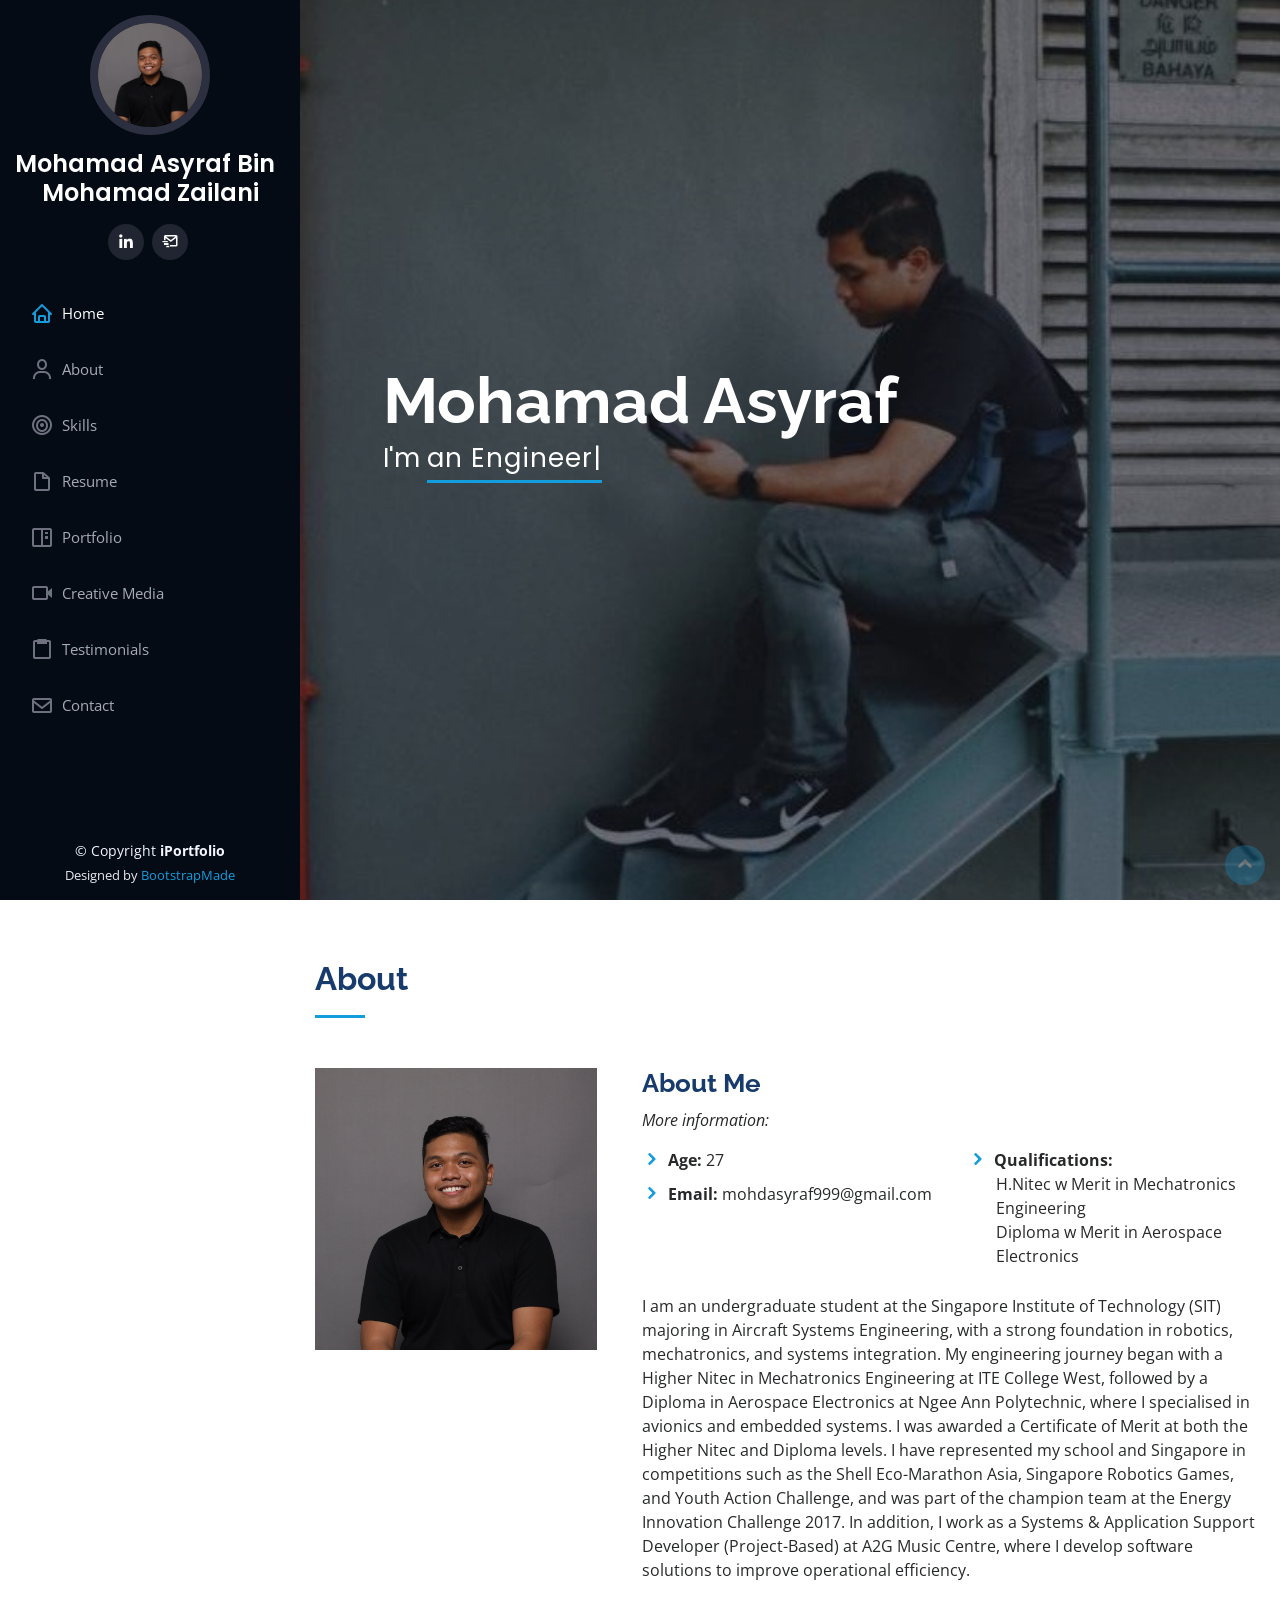
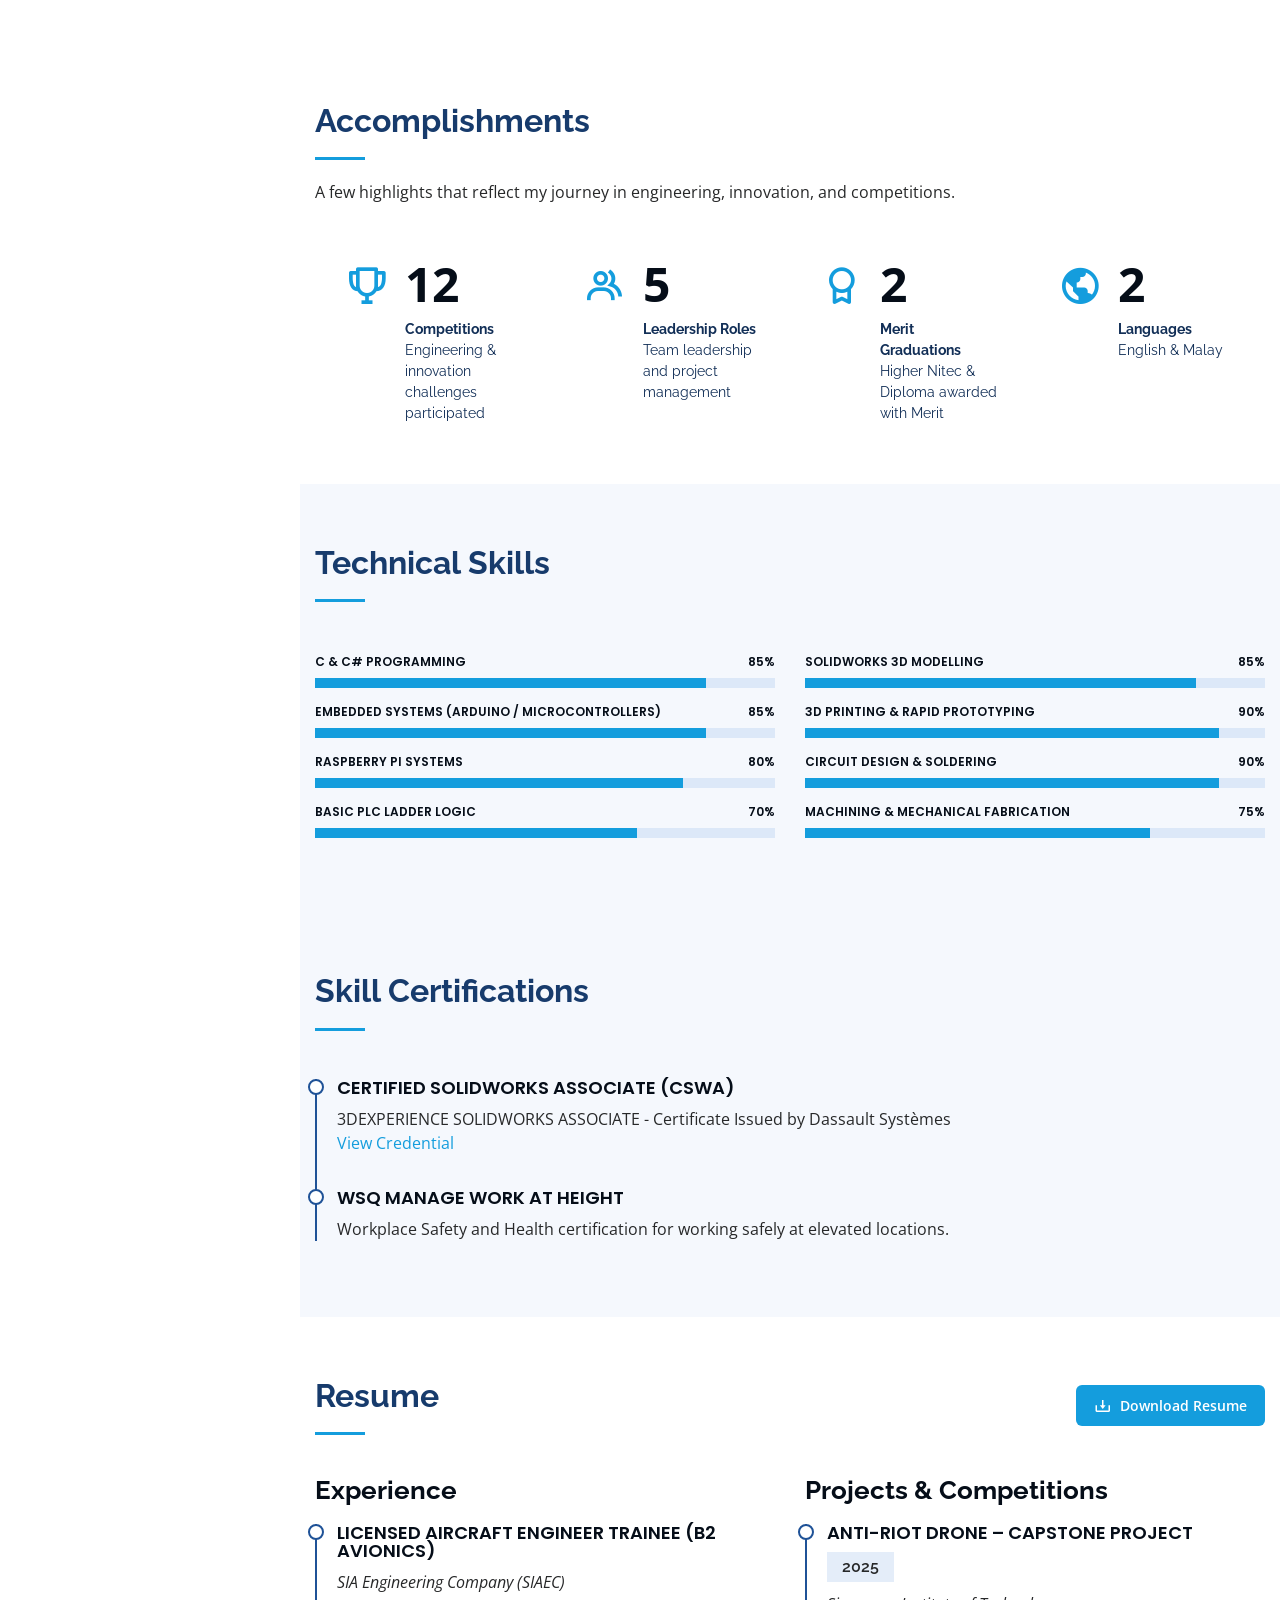
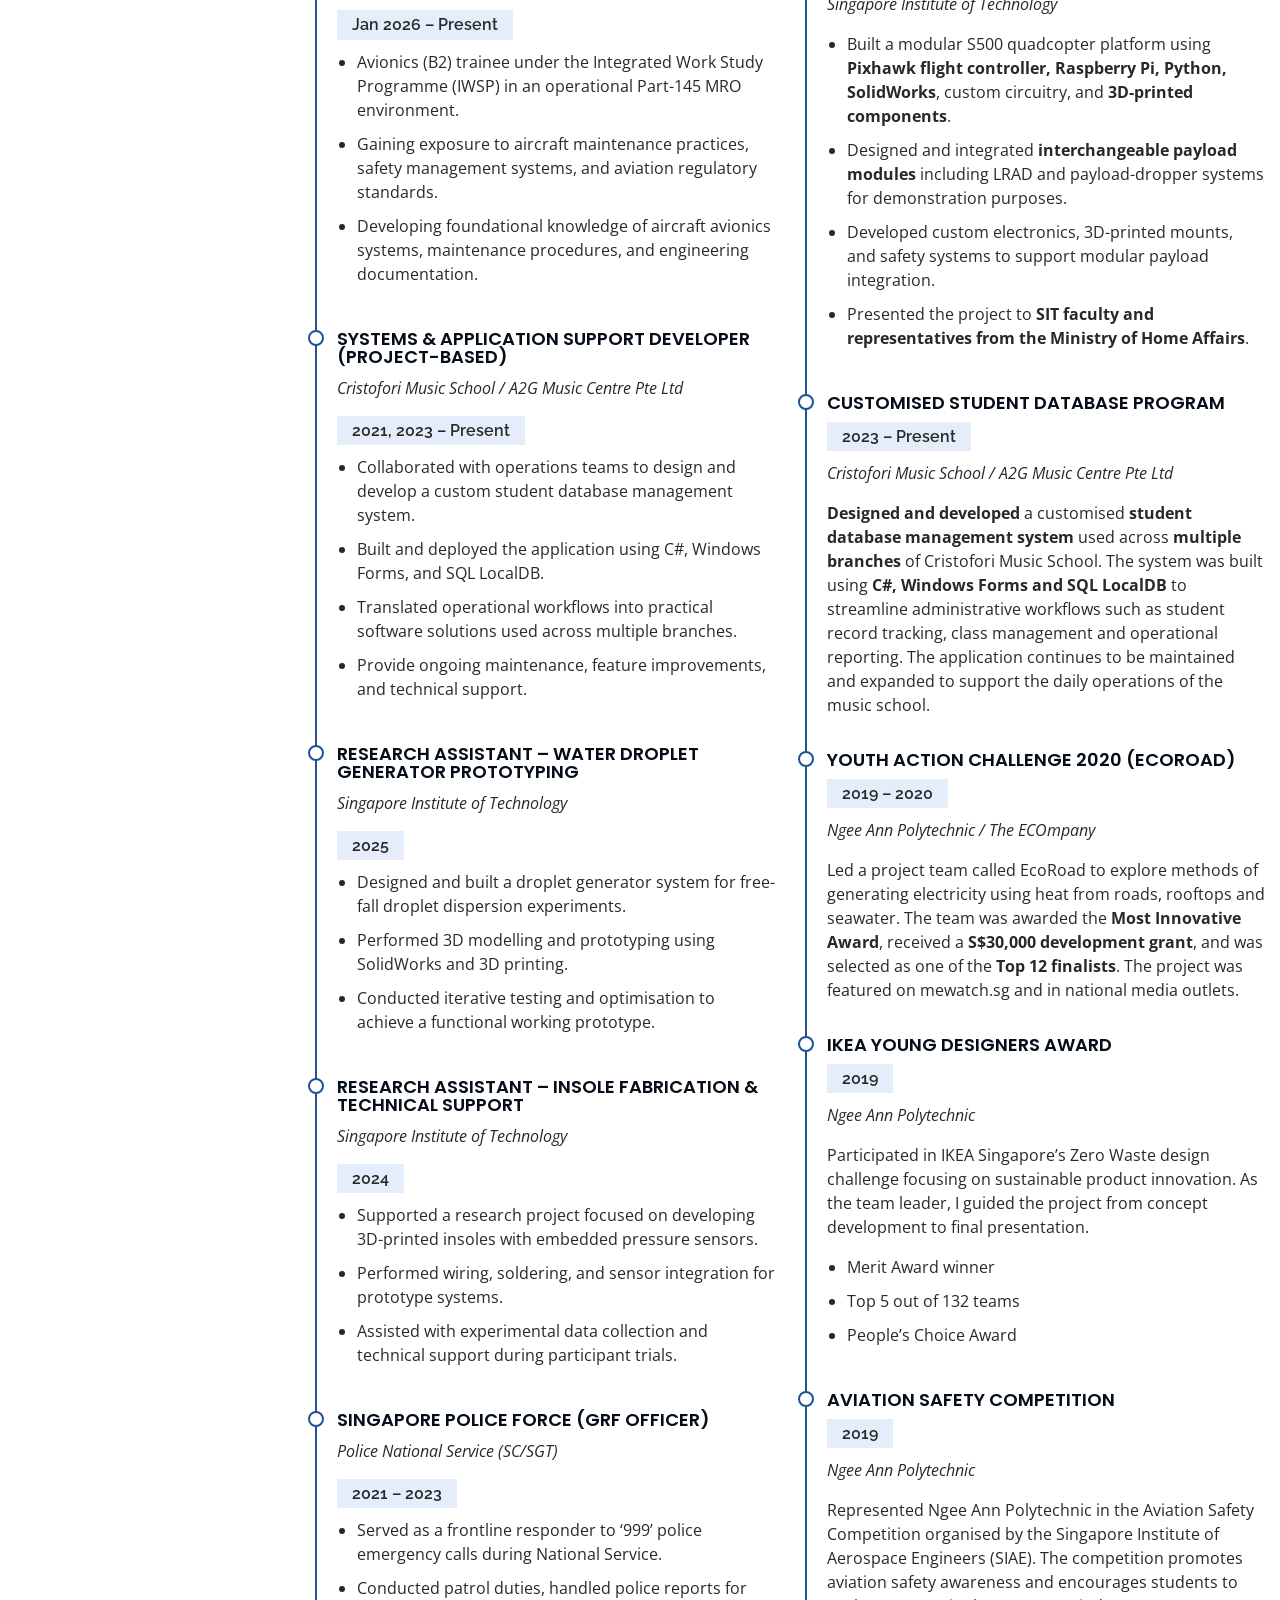
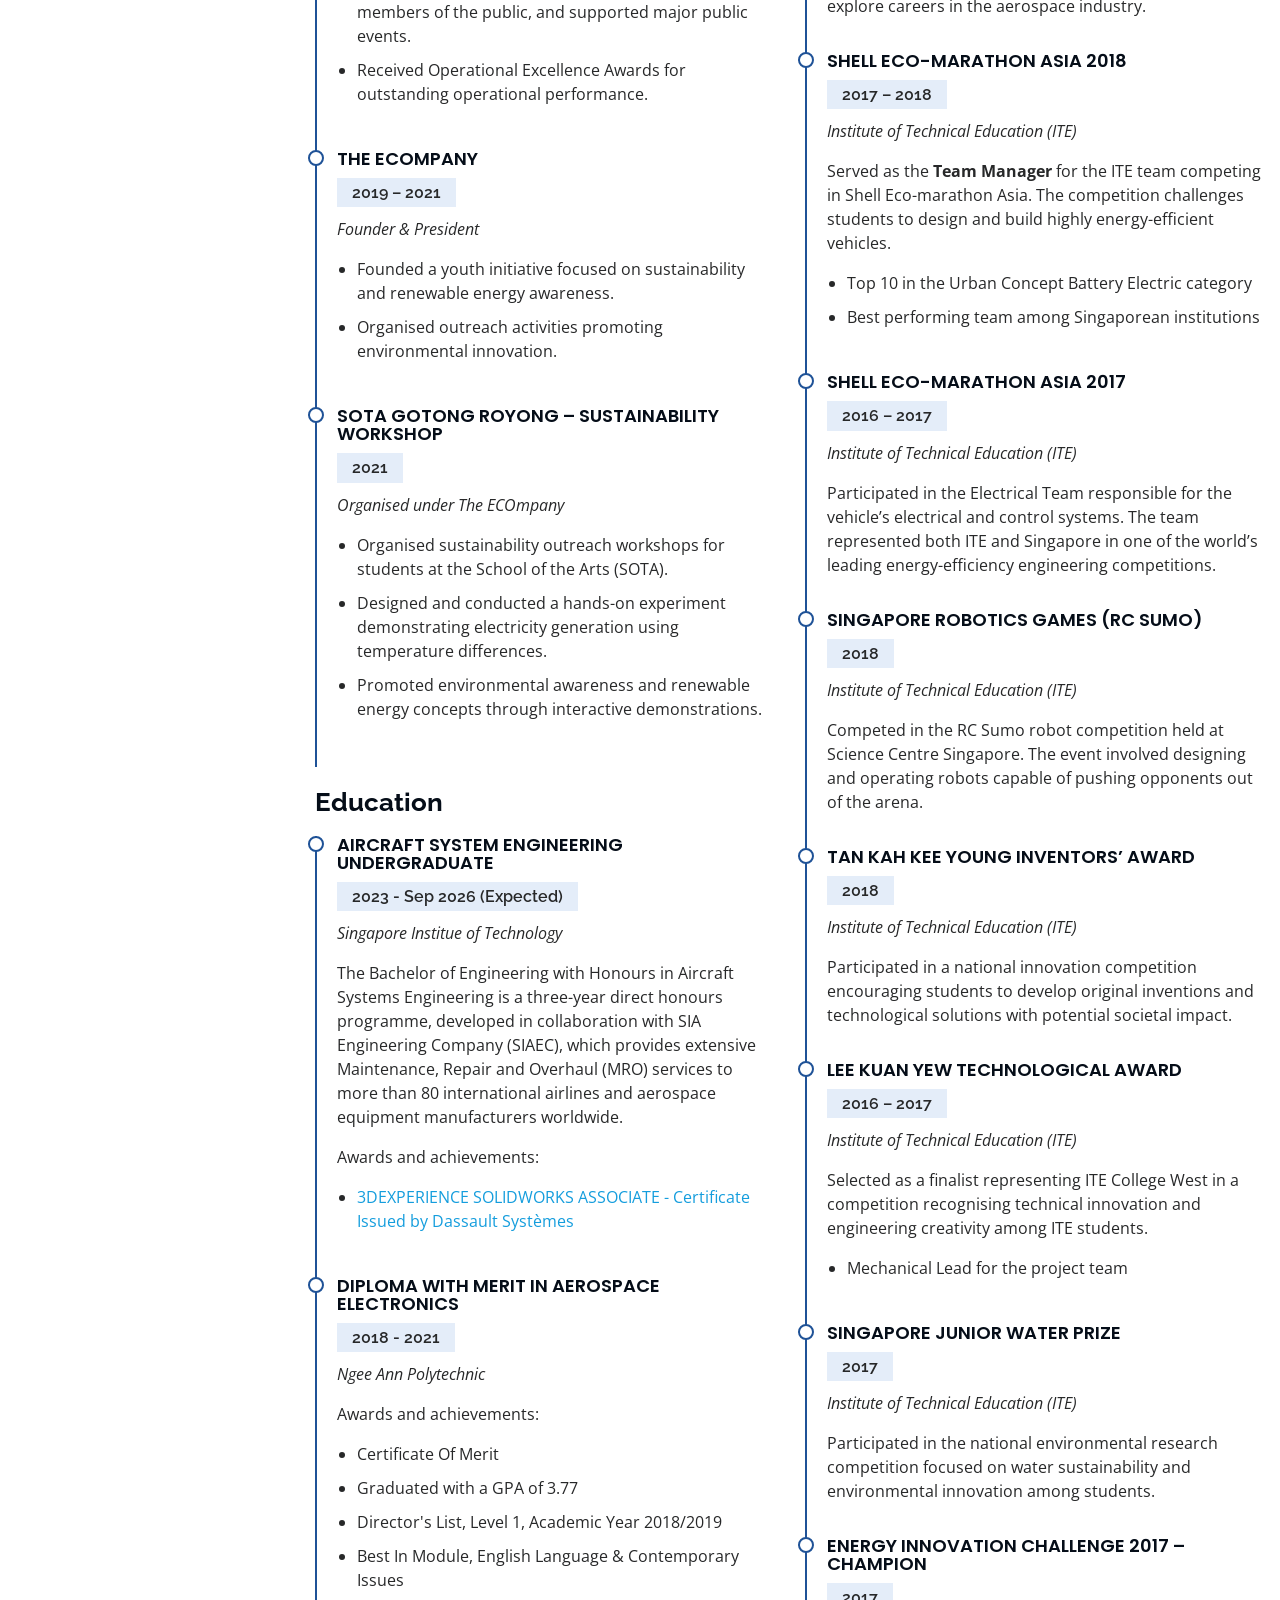
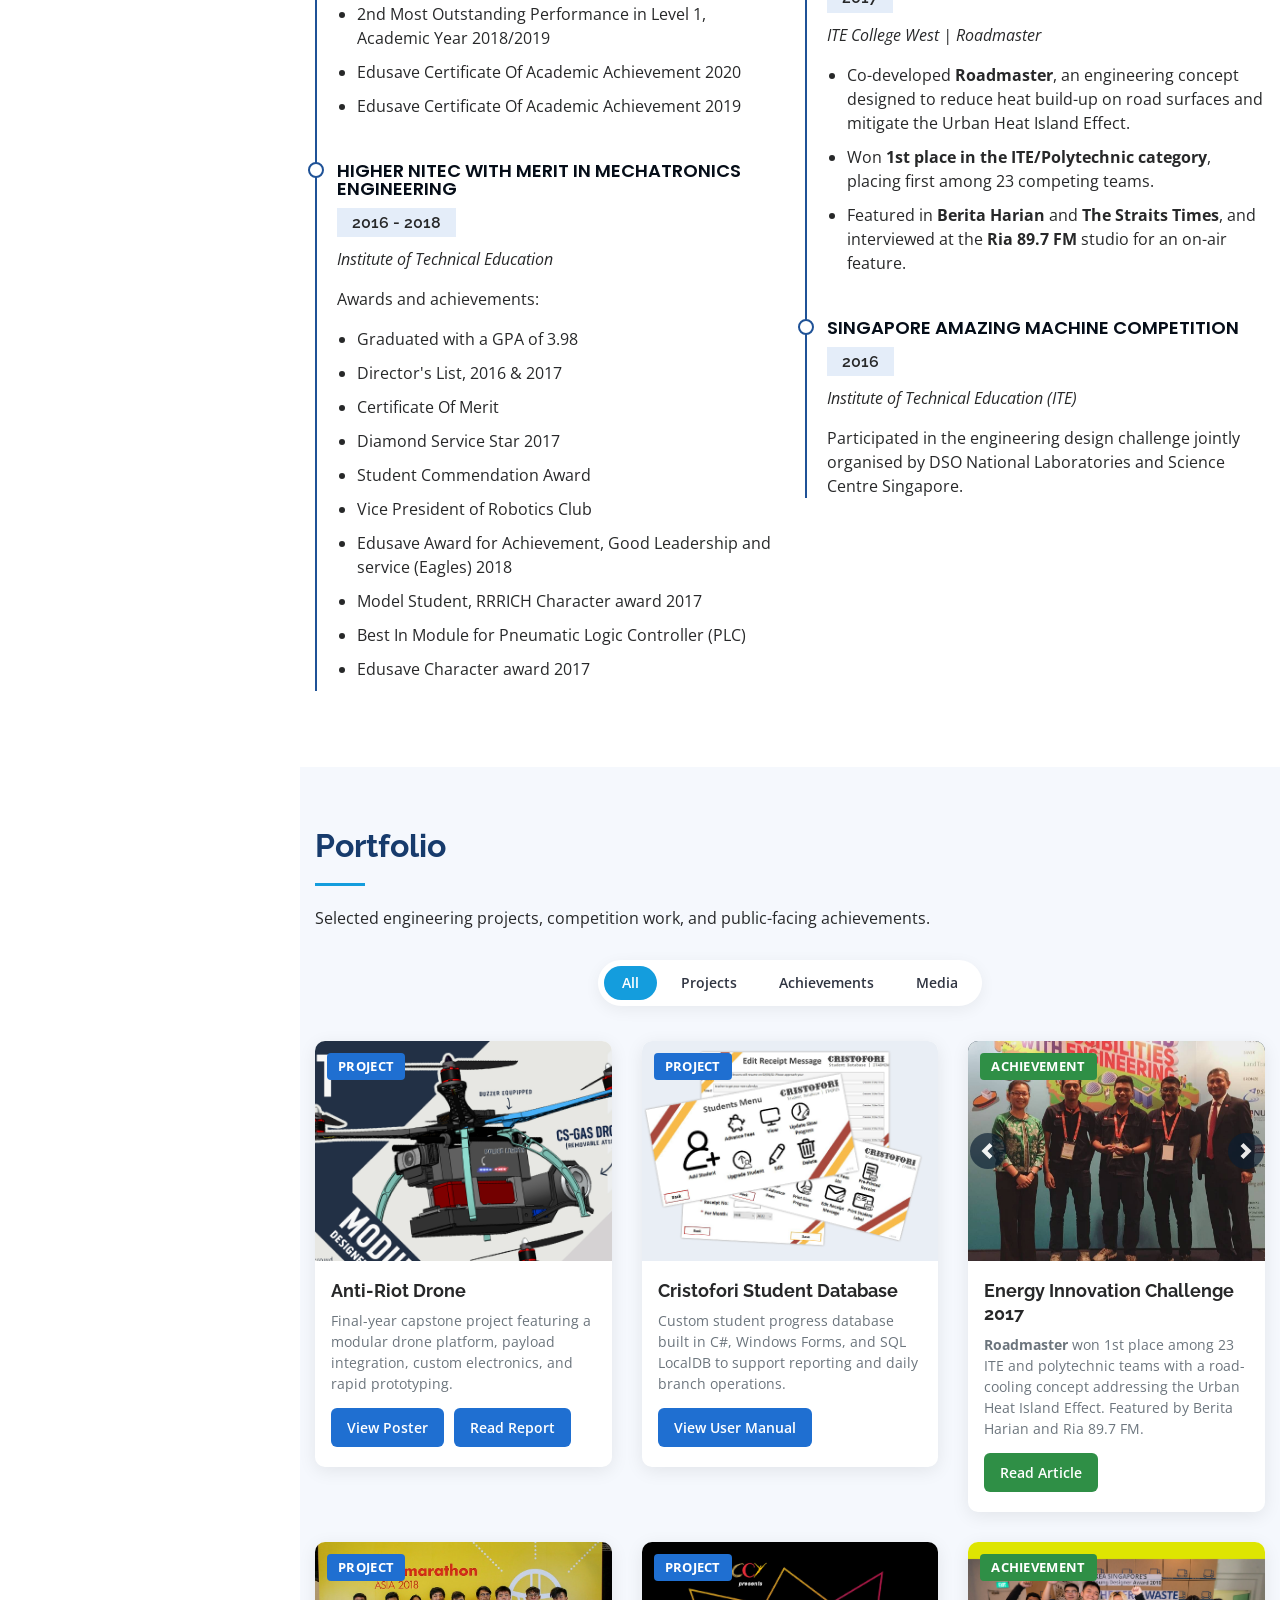
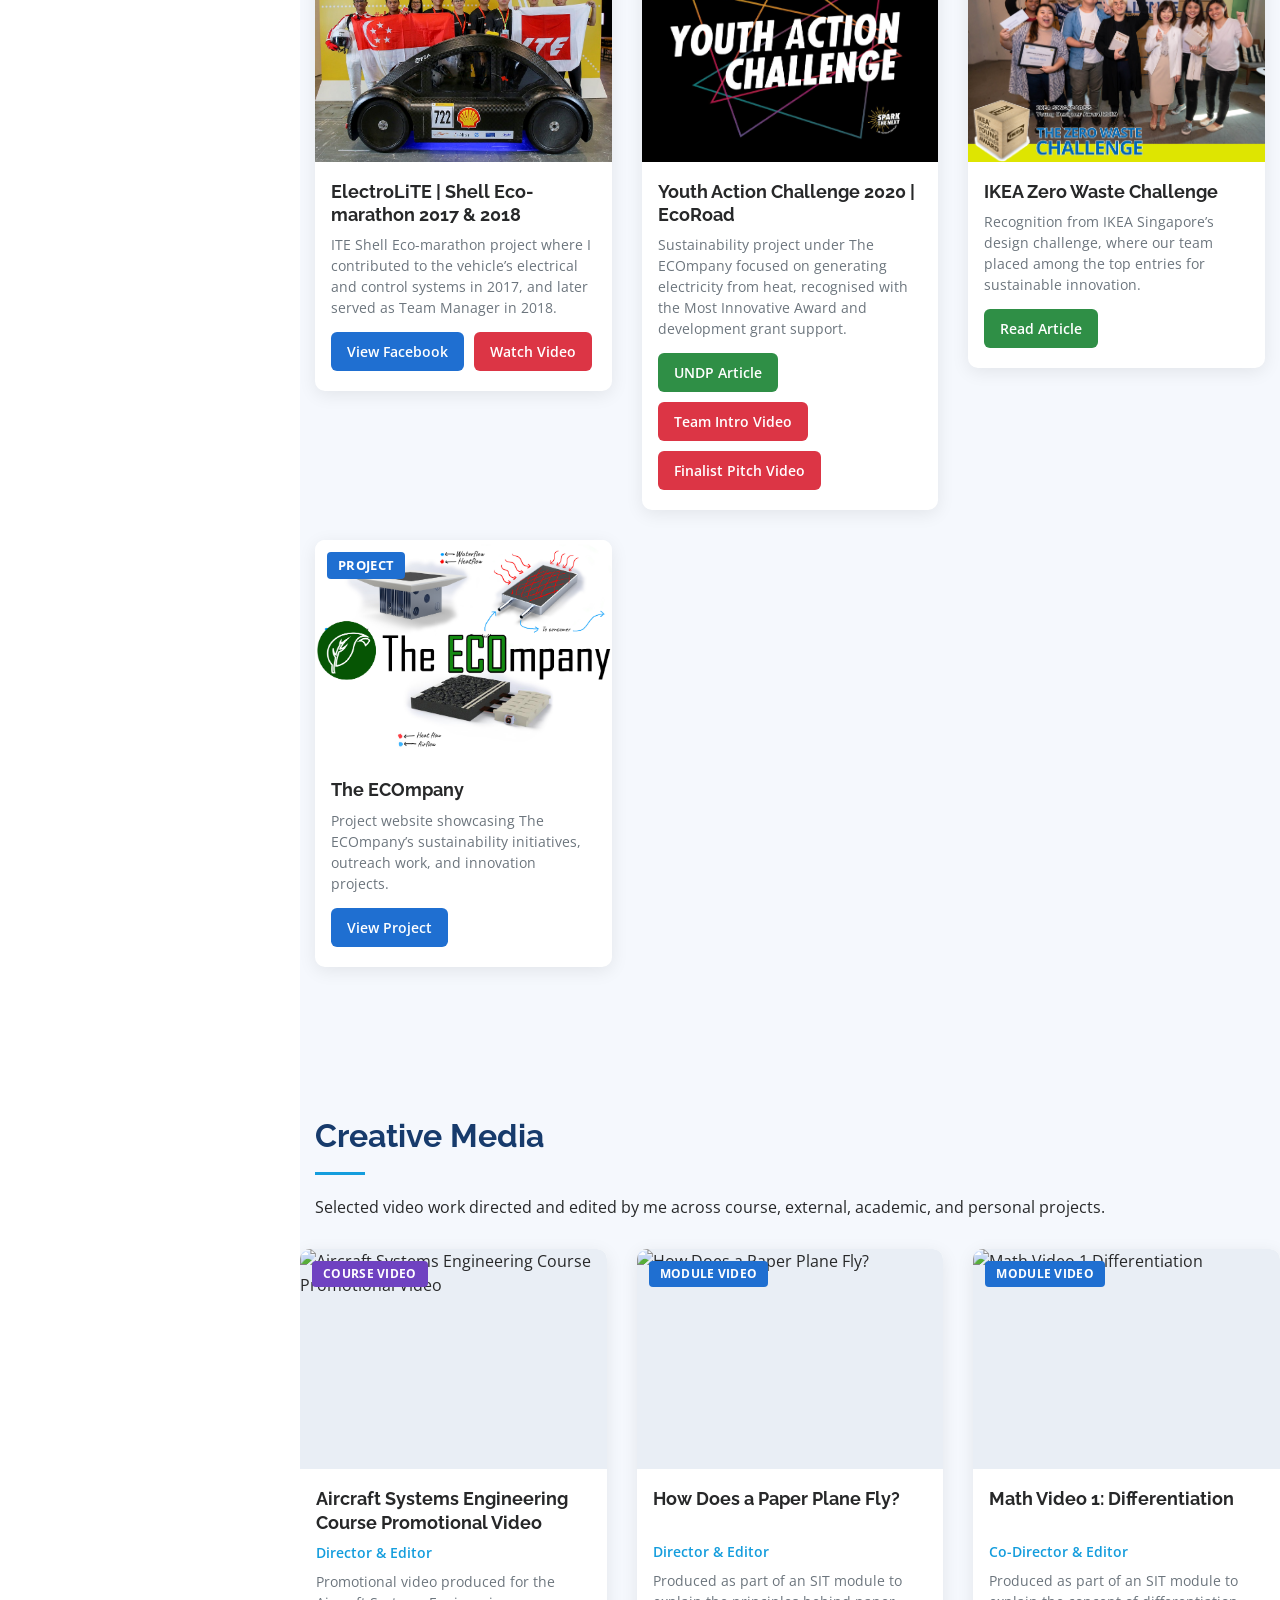
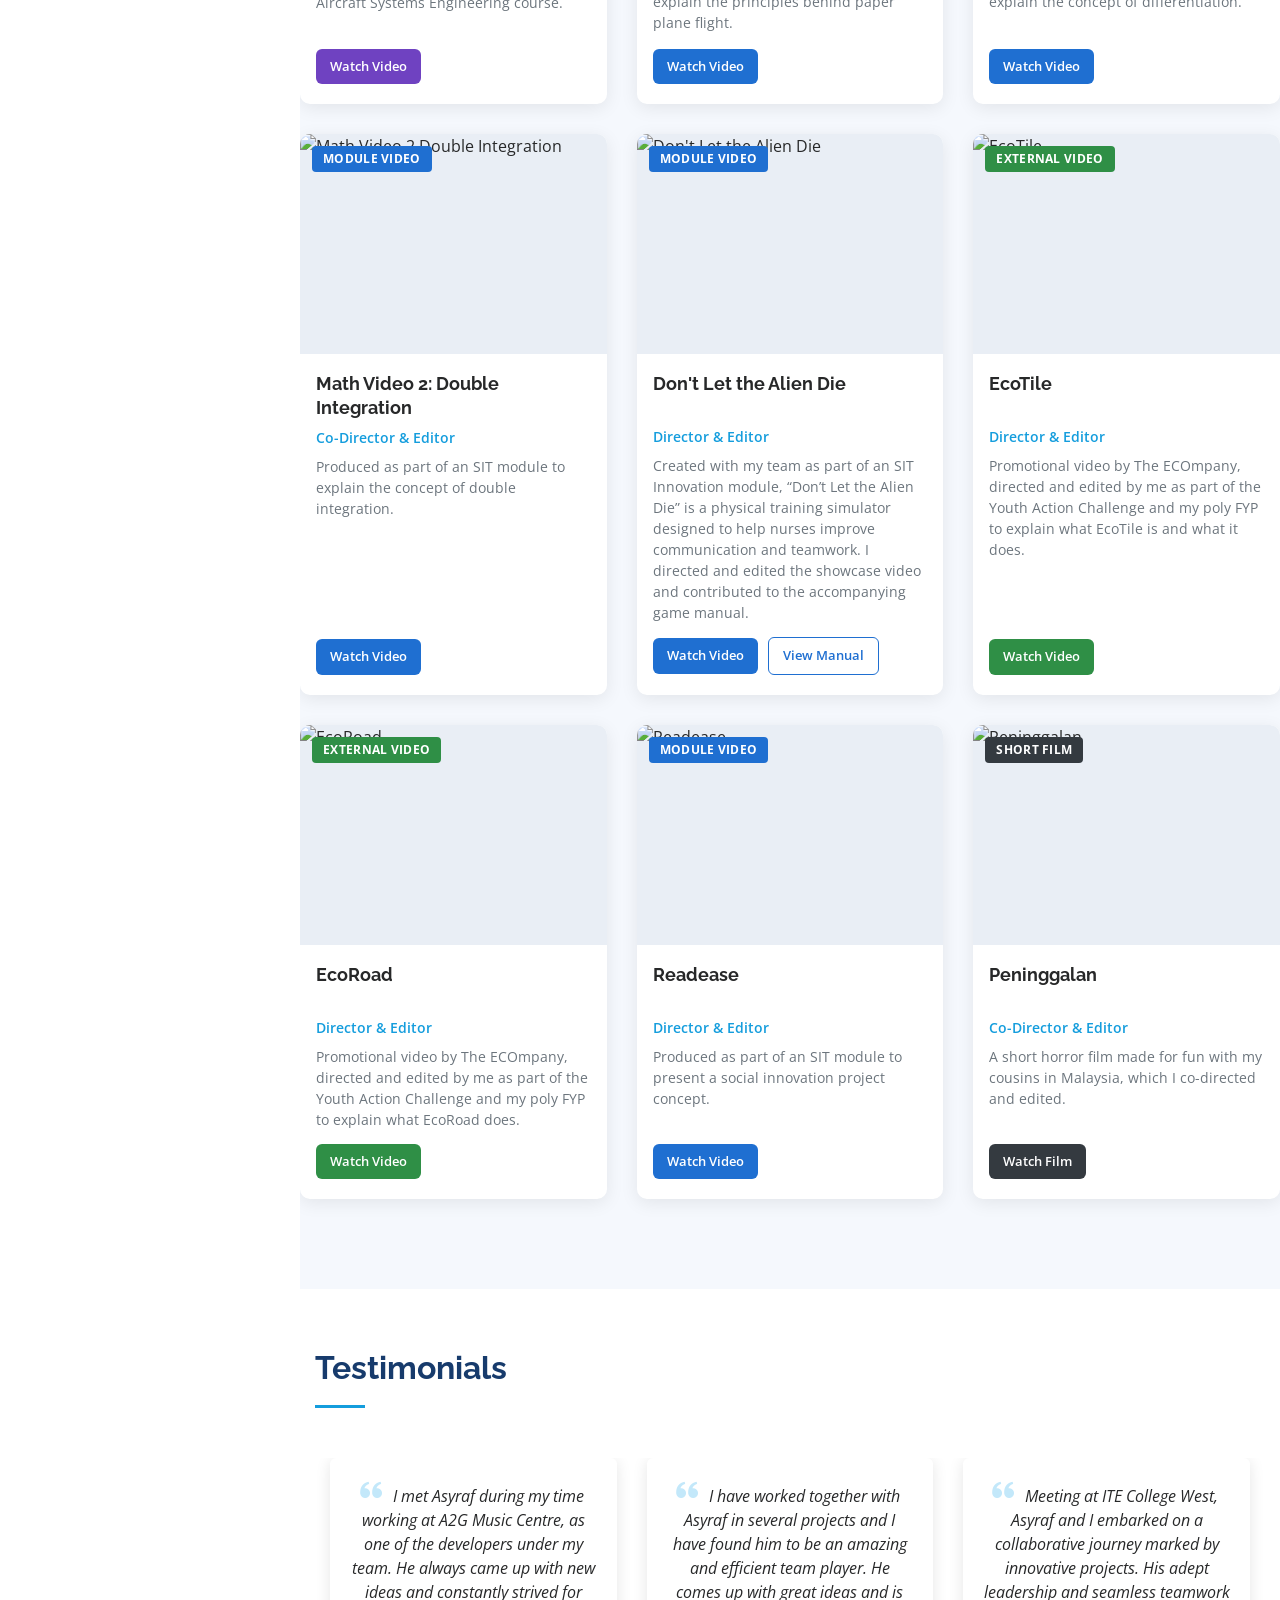
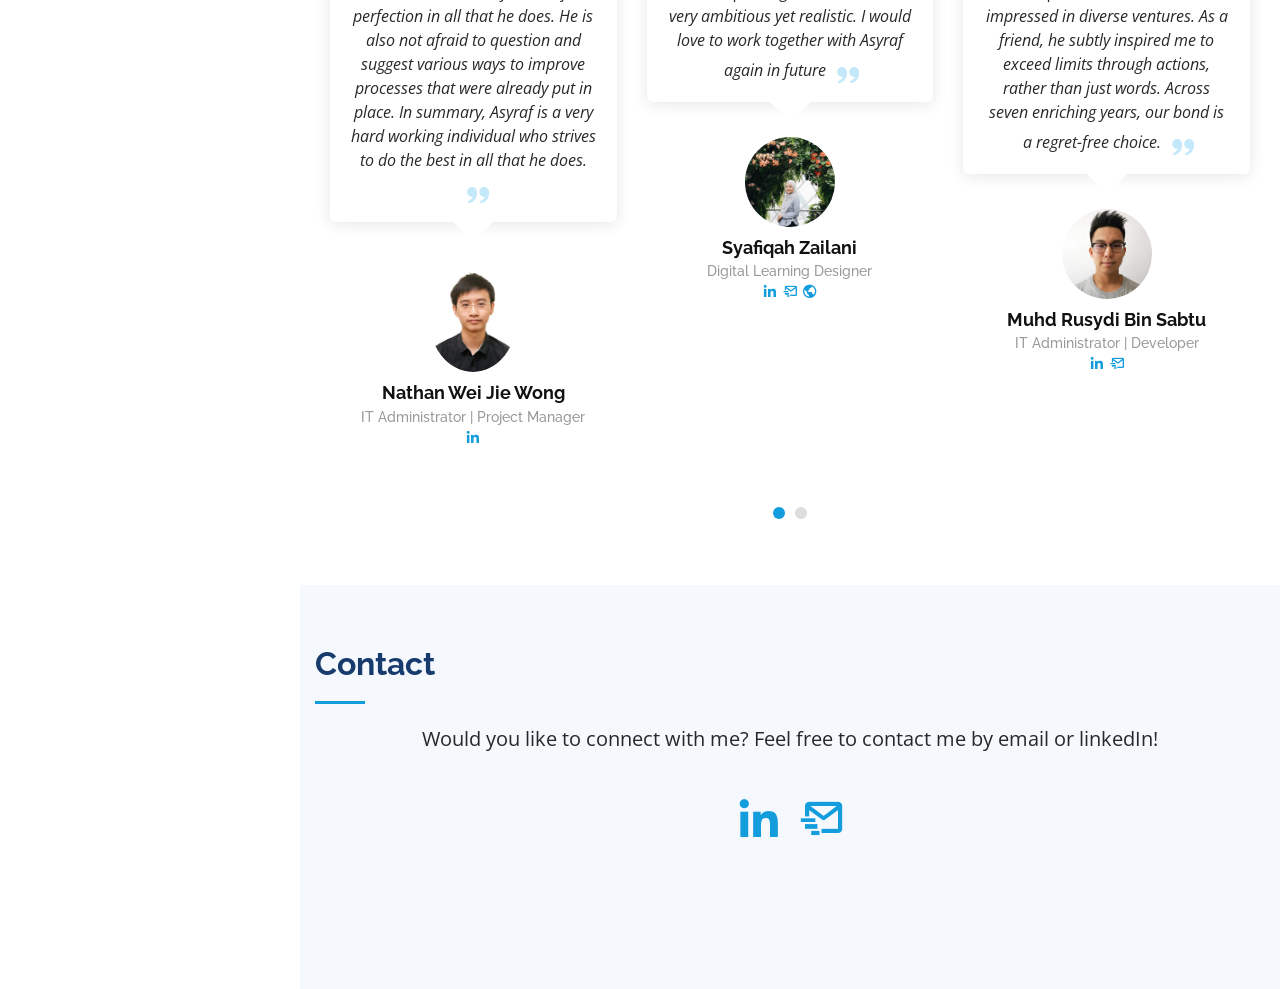
==== index.html @ 0031b9c3 "EIC update" ====
<!DOCTYPE html>
<html lang="en">

<head>
  <meta charset="utf-8">
  <meta content="width=device-width, initial-scale=1.0" name="viewport">

  <title>Mohamad Asyraf Website</title>
  <meta content="" name="description">
  <meta content="" name="keywords">

  <!-- Favicons -->
  <link href="assets/img/favicon.png" rel="icon">
  <link href="assets/img/apple-touch-icon.png" rel="apple-touch-icon">

  <!-- Google Fonts -->
  <link href="https://fonts.googleapis.com/css?family=Open+Sans:300,300i,400,400i,600,600i,700,700i|Raleway:300,300i,400,400i,500,500i,600,600i,700,700i|Poppins:300,300i,400,400i,500,500i,600,600i,700,700i" rel="stylesheet">

  <!-- Vendor CSS Files -->
  <link href="assets/vendor/bootstrap/css/bootstrap.min.css" rel="stylesheet">
  <link href="assets/vendor/icofont/icofont.min.css" rel="stylesheet">
  <link href="assets/vendor/boxicons/css/boxicons.min.css" rel="stylesheet">
  <link href="assets/vendor/venobox/venobox.css" rel="stylesheet">
  <link href="assets/vendor/owl.carousel/assets/owl.carousel.min.css" rel="stylesheet">
  <link href="assets/vendor/aos/aos.css" rel="stylesheet">

  <!-- Template Main CSS File -->
  <link href="assets/css/style.css" rel="stylesheet">

  <!-- Energy Innovation Challenge portfolio gallery -->
  <style>
	.portfolio-card-image.eic-gallery {
	  overflow: hidden;
	  background: #0b1f33;
	}

	.eic-gallery .carousel,
	.eic-gallery .carousel-inner,
	.eic-gallery .carousel-item {
	  height: 100%;
	}

	.eic-gallery .carousel-item img {
	  width: 100%;
	  height: 100%;
	  object-fit: cover;
	  object-position: center;
	}

	.eic-gallery .carousel-control-prev,
	.eic-gallery .carousel-control-next {
	  width: 13%;
	  opacity: 0.9;
	}

	.eic-gallery .carousel-control-prev-icon,
	.eic-gallery .carousel-control-next-icon {
	  width: 26px;
	  height: 26px;
	  padding: 18px;
	  border-radius: 50%;
	  background-color: rgba(11, 31, 51, 0.72);
	  background-size: 45% 45%;
	}

	.eic-photo-credit {
	  position: absolute;
	  right: 10px;
	  bottom: 8px;
	  z-index: 2;
	  width: fit-content;
	  max-width: calc(100% - 70px);
	  padding: 3px 6px;
	  border-radius: 4px;
	  background: rgba(11, 31, 51, 0.78);
	  color: #fff;
	  font-size: 10px;
	  line-height: 1.35;
	}
  </style>
  
  <script src="assets/js/age.js"></script>

  <!-- =======================================================
  * Template Name: iPortfolio - v1.3.0
  * Template URL: https://bootstrapmade.com/iportfolio-bootstrap-portfolio-websites-template/
  * Author: BootstrapMade.com
  * License: https://bootstrapmade.com/license/
  ======================================================== -->
</head>

<body onLoad="renderAge();">

  <!-- ======= Mobile nav toggle button ======= -->
  <button type="button" class="mobile-nav-toggle d-xl-none"><i class="icofont-navigation-menu"></i></button>

  <!-- ======= Header ======= -->
  <header id="header">
    <div class="d-flex flex-column">

      <div class="profile">
        <img src="assets/img/2.jpg" alt="" class="img-fluid rounded-circle">
        <h1 class="text-light"><a href="index.html">Mohamad Asyraf Bin Mohamad Zailani</a></h1>
        <div class="social-links mt-3 text-center">
          <a href="https://www.linkedin.com/in/mohamad-asyraf-bin-mohamad-zailani-a5560b169/" target="_blank" class="linkedin"><i class="bx bxl-linkedin"></i></a>
		  <a href="&#x6d;&#x61;&#x69;&#x6c;&#x74;&#x6f;&#x3a;&#x6d;&#x6f;&#x68;&#x64;&#x61;&#x73;&#x79;&#x72;&#x61;&#x66;&#x39;&#x39;&#x39;&#x40;&#x67;&#x6d;&#x61;&#x69;&#x6c;&#x2e;&#x63;&#x6f;&#x6d;" class="mail"><i class="bx bx-mail-send"></i></a>
        </div>
      </div>

      <nav class="nav-menu">
        <ul>
          <li class="active"><a href="index.html"><i class="bx bx-home"></i> <span>Home</span></a></li>
          <li><a href="#about"><i class="bx bx-user"></i> <span>About</span></a></li>
		  <li><a href="#skills"><i class="bx bx-bullseye"></i> <span>Skills</span></a></li>
          <li><a href="#resume"><i class="bx bx-file-blank"></i> <span>Resume</span></a></li>
          <li><a href="#portfolio"><i class="bx bx-book-content"></i> Portfolio</a></li>
		  <li><a href="#creative-media"><i class="bx bx-video"></i> Creative Media</a></li>
		  <li><a href="#testimonials"><i class="bx bx-clipboard"></i> Testimonials</a></li>
          <li><a href="#contact"><i class="bx bx-envelope"></i> Contact</a></li>

        </ul>
      </nav><!-- .nav-menu -->
      <button type="button" class="mobile-nav-toggle d-xl-none"><i class="icofont-navigation-menu"></i></button>

    </div>
  </header><!-- End Header -->

  <!-- ======= Hero Section ======= -->
  <section id="hero" class="d-flex flex-column justify-content-center align-items-center">
    <div class="hero-container" data-aos="fade-in">
      <h1>Mohamad Asyraf</h1>
      <p>I'm <span class="typed" data-typed-items="an Engineer, a Leader, an Innovator, a Programmer, a CAD designer, a Team Player"></span></p>
    </div>
  </section>
  <!-- End Hero -->

  <main id="main">

    <!-- ======= About Section ======= -->
    <section id="about" class="about">
      <div class="container">

        <div class="section-title">
          <h2>About</h2>
          
        </div>

        <div class="row">
          <div class="col-lg-4" data-aos="fade-right">
            <span class="abt"><img src="assets/img/2.jpg" class="img-fluid" alt=""></span>
          </div>
          <div class="col-lg-8 pt-4 pt-lg-0 content" data-aos="fade-left">
            <h3>About Me</h3>
            <p class="font-italic">
              More information:
            </p>
            <div class="row">
              <div class="col-lg-6">
                <ul>
                  <li><i class="icofont-rounded-right"></i> <strong>Age:</strong><span id ="age"></span></li>
                  <li><i class="icofont-rounded-right"></i> <strong>Email:</strong> mohdasyraf999@gmail.com</li>
                </ul>
              </div>
              <div class="col-lg-6">
                <ul>
					<li><i class="icofont-rounded-right"></i> <strong>Qualifications:</strong> <div class ="quali">H.Nitec w Merit in Mechatronics Engineering<br/>Diploma w Merit in Aerospace Electronics</div></li>
                </ul>
              </div>
            </div>
			<p>I am an undergraduate student at the Singapore Institute of Technology (SIT) majoring in Aircraft Systems Engineering, with a strong foundation in robotics, mechatronics, and systems integration. My engineering journey began with a Higher Nitec in Mechatronics Engineering at ITE College West, followed by a Diploma in Aerospace Electronics at Ngee Ann Polytechnic, where I specialised in avionics and embedded systems. I was awarded a Certificate of Merit at both the Higher Nitec and Diploma levels. I have represented my school and Singapore in competitions such as the Shell Eco-Marathon Asia, Singapore Robotics Games, and Youth Action Challenge, and was part of the champion team at the Energy Innovation Challenge 2017. In addition, I work as a Systems & Application Support Developer (Project-Based) at A2G Music Centre, where I develop software solutions to improve operational efficiency.</p>
          </div>
        </div>

      </div>
    </section><!-- End About Section -->

	<!-- ======= Accomplishments Section ======= -->
	<section id="facts" class="facts">
	  <div class="container">

		<div class="section-title">
		  <h2>Accomplishments</h2>
		  <p>A few highlights that reflect my journey in engineering, innovation, and competitions.</p>
		</div>

		<div class="row no-gutters">

		  <div class="col-lg-3 col-md-6 d-md-flex align-items-md-stretch" data-aos="fade-up">
			<div class="count-box">
			  <i class="bx bx-trophy"></i>
			  <span data-toggle="counter-up">12</span>
			  <p><strong>Competitions</strong><br/>Engineering & innovation challenges participated</p>
			</div>
		  </div>

		  <div class="col-lg-3 col-md-6 d-md-flex align-items-md-stretch" data-aos="fade-up" data-aos-delay="100">
			<div class="count-box">
			  <i class="bx bx-group"></i>
			  <span data-toggle="counter-up">5</span>
			  <p><strong>Leadership Roles</strong><br/>Team leadership and project management</p>
			</div>
		  </div>

		  <div class="col-lg-3 col-md-6 d-md-flex align-items-md-stretch" data-aos="fade-up" data-aos-delay="200">
			<div class="count-box">
			  <i class="bx bx-award"></i>
			  <span>2</span>
			  <p><strong>Merit Graduations</strong><br/>Higher Nitec & Diploma awarded with Merit</p>
			</div>
		  </div>

		  <div class="col-lg-3 col-md-6 d-md-flex align-items-md-stretch" data-aos="fade-up" data-aos-delay="300">
			<div class="count-box">
			  <i class="bx bx-world"></i>
			  <span>2</span>
			  <p><strong>Languages</strong><br/>English & Malay</p>
			</div>
		  </div>

		</div>

	  </div>

	</section><!-- End Accomplishments Section -->

	<!-- ======= Skills Section ======= -->
	<section id="skills" class="skills section-bg">
	  <div class="container">

		<div class="section-title">
		  <h2>Technical Skills</h2>
		</div>

		<div class="row skills-content">

		  <div class="col-lg-6" data-aos="fade-up">

			<div class="progress">
			  <span class="skill">C & C# Programming <i class="val">85%</i></span>
			  <div class="progress-bar-wrap">
				<div class="progress-bar" role="progressbar" aria-valuenow="85"></div>
			  </div>
			</div>

			<div class="progress">
			  <span class="skill">Embedded Systems (Arduino / Microcontrollers) <i class="val">85%</i></span>
			  <div class="progress-bar-wrap">
				<div class="progress-bar" role="progressbar" aria-valuenow="85"></div>
			  </div>
			</div>

			<div class="progress">
			  <span class="skill">Raspberry Pi Systems <i class="val">80%</i></span>
			  <div class="progress-bar-wrap">
				<div class="progress-bar" role="progressbar" aria-valuenow="80"></div>
			  </div>
			</div>

			<div class="progress">
			  <span class="skill">Basic PLC Ladder Logic <i class="val">70%</i></span>
			  <div class="progress-bar-wrap">
				<div class="progress-bar" role="progressbar" aria-valuenow="70"></div>
			  </div>
			</div>

		  </div>

		  <div class="col-lg-6" data-aos="fade-up">

			<div class="progress">
			  <span class="skill">SolidWorks 3D Modelling <i class="val">85%</i></span>
			  <div class="progress-bar-wrap">
				<div class="progress-bar" role="progressbar" aria-valuenow="85"></div>
			  </div>
			</div>

			<div class="progress">
			  <span class="skill">3D Printing & Rapid Prototyping <i class="val">90%</i></span>
			  <div class="progress-bar-wrap">
				<div class="progress-bar" role="progressbar" aria-valuenow="90"></div>
			  </div>
			</div>

			<div class="progress">
			  <span class="skill">Circuit Design & Soldering <i class="val">90%</i></span>
			  <div class="progress-bar-wrap">
				<div class="progress-bar" role="progressbar" aria-valuenow="90"></div>
			  </div>
			</div>

			<div class="progress">
			  <span class="skill">Machining & Mechanical Fabrication <i class="val">75%</i></span>
			  <div class="progress-bar-wrap">
				<div class="progress-bar" role="progressbar" aria-valuenow="75"></div>
			  </div>
			</div>

		  </div>

		</div>
	  </div>
	</section><!-- End Skills Section -->
	
	<!-- ======= Skill Certification Section ======= -->
	<section id="certifications" class="resume section-bg" data-aos="fade-up">
	  <div class="container">

		<div class="section-title">
		  <h2>Skill Certifications</h2>
		</div>

		<div class="resume-item">
		  <h4>Certified SOLIDWORKS Associate (CSWA)</h4>
		  <p>
			3DEXPERIENCE SOLIDWORKS ASSOCIATE - Certificate Issued by Dassault Systèmes 
			<br><a href="https://www.credly.com/badges/6879e996-9d03-45ec-9d72-51c2097e9b1e/linked_in_profile" target="_blank">
			View Credential
			</a>
		  </p>
		</div>

		<div class="resume-item">
		  <h4>WSQ Manage Work at Height</h4>
		  <p>Workplace Safety and Health certification for working safely at elevated locations.</p>
		</div>

	  </div>
	</section><!-- End Certification Section -->

    <!-- ======= Resume Section ======= -->
    <section id="resume" class="resume">
      <div class="container">

        <div class="section-title resume-section-header">
		  <div class="resume-title-row">
			<h2>Resume</h2>
			<a href="assets/files/Mohamad-Asyraf-Resume.pdf" download class="resume-download-btn">
			  <i class="bx bx-download"></i>
			  <span>Download Resume</span>
			</a>
		  </div>
		</div>

        <div class="row">
          <div class="col-lg-6" data-aos="fade-up">
			
			<h3 class="resume-title">Experience</h3>

			<div class="resume-item">
			  <h4>Licensed Aircraft Engineer Trainee (B2 Avionics)</h4>
			  <p><em>SIA Engineering Company (SIAEC)</em></p>
			  <h5>Jan 2026 – Present</h5>
			  <ul>
				<li>Avionics (B2) trainee under the Integrated Work Study Programme (IWSP) in an operational Part-145 MRO environment.</li>
				<li>Gaining exposure to aircraft maintenance practices, safety management systems, and aviation regulatory standards.</li>
				<li>Developing foundational knowledge of aircraft avionics systems, maintenance procedures, and engineering documentation.</li>
			  </ul>
			</div>
			
			<div class="resume-item">
			  <h4>Systems & Application Support Developer (Project-Based)</h4>
			  <p><em>Cristofori Music School / A2G Music Centre Pte Ltd</em></p>
			  <h5>2021, 2023 – Present</h5>
			  <ul>
				<li>Collaborated with operations teams to design and develop a custom student database management system.</li>
				<li>Built and deployed the application using C#, Windows Forms, and SQL LocalDB.</li>
				<li>Translated operational workflows into practical software solutions used across multiple branches.</li>
				<li>Provide ongoing maintenance, feature improvements, and technical support.</li>
			  </ul>
			</div>

			<div class="resume-item">
			  <h4>Research Assistant – Water Droplet Generator Prototyping</h4>
			  <p><em>Singapore Institute of Technology</em></p>
			  <h5>2025</h5>
			  <ul>
				<li>Designed and built a droplet generator system for free-fall droplet dispersion experiments.</li>
				<li>Performed 3D modelling and prototyping using SolidWorks and 3D printing.</li>
				<li>Conducted iterative testing and optimisation to achieve a functional working prototype.</li>
			  </ul>
			</div>

			<div class="resume-item">
			  <h4>Research Assistant – Insole Fabrication & Technical Support</h4>
			  <p><em>Singapore Institute of Technology</em></p>
			  <h5>2024</h5>
			  <ul>
				<li>Supported a research project focused on developing 3D-printed insoles with embedded pressure sensors.</li>
				<li>Performed wiring, soldering, and sensor integration for prototype systems.</li>
				<li>Assisted with experimental data collection and technical support during participant trials.</li>
			  </ul>
			</div>

			<div class="resume-item">
			  <h4>Singapore Police Force (GRF Officer)</h4>
			  <p><em>Police National Service (SC/SGT)</em></p>
			  <h5>2021 – 2023</h5>
			  <ul>
				<li>Served as a frontline responder to ‘999’ police emergency calls during National Service.</li>
				<li>Conducted patrol duties, handled police reports for members of the public, and supported major public events.</li>
				<li>Received Operational Excellence Awards for outstanding operational performance.</li>
			  </ul>
			</div>

			<div class="resume-item">
			  <h4>The ECOmpany</h4>
			  <h5>2019 – 2021</h5>
			  <p><em>Founder & President</em></p>
			  <ul>
				<li>Founded a youth initiative focused on sustainability and renewable energy awareness.</li>
				<li>Organised outreach activities promoting environmental innovation.</li>
			  </ul>
			</div>

			<div class="resume-item">
			  <h4>SOTA Gotong Royong – Sustainability Workshop</h4>
			  <h5>2021</h5>
			  <p><em>Organised under The ECOmpany</em></p>
			  <ul>
				<li>Organised sustainability outreach workshops for students at the School of the Arts (SOTA).</li>
				<li>Designed and conducted a hands-on experiment demonstrating electricity generation using temperature differences.</li>
				<li>Promoted environmental awareness and renewable energy concepts through interactive demonstrations.</li>
			  </ul>
			</div>
		  
            <h3 class="resume-title">Education</h3>
			
			<div class="resume-item">
              <h4>Aircraft System Engineering Undergraduate</h4>
              <h5>2023 - Sep 2026 (Expected)</h5>
              <p><em>Singapore Institue of Technology</em></p>
			  <p>The Bachelor of Engineering with Honours in Aircraft Systems Engineering is a three-year direct honours programme, developed in collaboration with SIA Engineering Company (SIAEC), which provides extensive Maintenance, Repair and Overhaul (MRO) services to more than 80 international airlines and aerospace equipment manufacturers worldwide.</p>
			  <p>Awards and achievements:</p>
				<ul>
				  <li><a href="https://www.credly.com/badges/6879e996-9d03-45ec-9d72-51c2097e9b1e/linked_in?t=s9towj" target="_blank">3DEXPERIENCE SOLIDWORKS ASSOCIATE - Certificate Issued by Dassault Systèmes</a></li>
				</ul>
            </div>
			
            <div class="resume-item">
              <h4>Diploma with merit in Aerospace Electronics</h4>
              <h5>2018 - 2021</h5>
              <p><em>Ngee Ann Polytechnic</em></p>
			  <p>Awards and achievements:</p>
			  <ul>
				<li>Certificate Of Merit</li>
				<li>Graduated with a GPA of 3.77</li>
				<li>Director's List, Level 1, Academic Year 2018/2019</li>
				<li>Best In Module, English Language & Contemporary Issues</li>
				<li>2nd Most Outstanding Performance in Level 1, Academic Year 2018/2019</li>
				<li>Edusave Certificate Of Academic Achievement 2020</li>
				<li>Edusave Certificate Of Academic Achievement 2019</li>
				
			  </ul>
            </div>
			
            <div class="resume-item">
              <h4>Higher Nitec with merit In Mechatronics Engineering</h4>
              <h5>2016 - 2018</h5>
              <p><em>Institute of Technical Education </em></p>
			  <p>Awards and achievements:</p>
			  
              <ul>
			    <li>Graduated with a GPA of 3.98</li>
				<li>Director's List, 2016 & 2017</li>	
				<li>Certificate Of Merit </li>	
				<li>Diamond Service Star 2017 </li>
				<li>Student Commendation Award </li>
				<li>Vice President of Robotics Club </li>
				<li>Edusave Award for Achievement, Good Leadership and service (Eagles) 2018</li>
				<li>Model Student, RRRICH Character award 2017</li>
				<li>Best In Module for Pneumatic Logic Controller (PLC)</li>
				<li>Edusave Character award 2017</li>
			  </ul>
			  
            </div>
			
          </div>
		  
          <div class="col-lg-6" data-aos="fade-up" data-aos-delay="100">
            <h3 class="resume-title">Projects & Competitions</h3>
			
			<div class="resume-item">
			  <h4>Anti-Riot Drone – Capstone Project</h4>
			  <h5>2025</h5>
			  <p><em>Singapore Institute of Technology</em></p>
			  <ul>
				<li>Built a modular S500 quadcopter platform  using <strong>Pixhawk flight controller, Raspberry Pi, Python, SolidWorks</strong>, custom circuitry, and <strong>3D-printed components</strong>.</li>
				<li>Designed and integrated <strong>interchangeable payload modules</strong> including LRAD and payload-dropper systems for demonstration purposes.</li>
				<li>Developed custom electronics, 3D-printed mounts, and safety systems to support modular payload integration.</li>
				<li>Presented the project to <strong>SIT faculty and representatives from the Ministry of Home Affairs</strong>.</li>
			  </ul>
			</div>
			
			<div class="resume-item">
			  <h4>Customised Student Database Program</h4>
			  <h5>2023 – Present</h5>
			  <p><em>Cristofori Music School / A2G Music Centre Pte Ltd</em></p>
				<p>
				<strong>Designed and developed</strong> a customised <strong>student database management system</strong> used across 
				<strong>multiple branches</strong> of Cristofori Music School. The system was built using 
				<strong>C#, Windows Forms and SQL LocalDB</strong> to streamline administrative workflows such as 
				student record tracking, class management and operational reporting. The application continues to be 
				maintained and expanded to support the daily operations of the music school.
				</p>
			</div>

			<div class="resume-item">
			  <h4>Youth Action Challenge 2020 (EcoRoad)</h4>
			  <h5>2019 – 2020</h5>
			  <p><em>Ngee Ann Polytechnic / The ECOmpany</em></p>
			  <p>
			  Led a project team called EcoRoad to explore methods of generating electricity using heat from roads, rooftops and seawater. 
			  The team was awarded the <strong>Most Innovative Award</strong>, received a <strong>S$30,000 development grant</strong>, and 
			  was selected as one of the <strong>Top 12 finalists</strong>. The project was featured on mewatch.sg and in national media outlets.
			  </p>
			</div>

			<div class="resume-item">
			  <h4>IKEA Young Designers Award</h4>
			  <h5>2019</h5>
			  <p><em>Ngee Ann Polytechnic</em></p>
			  <p>
			  Participated in IKEA Singapore’s Zero Waste design challenge focusing on sustainable product innovation. 
			  As the team leader, I guided the project from concept development to final presentation.
			  </p>
			  <ul>
				<li>Merit Award winner</li>
				<li>Top 5 out of 132 teams</li>
				<li>People’s Choice Award</li>
			  </ul>
			</div>

			<div class="resume-item">
			  <h4>Aviation Safety Competition</h4>
			  <h5>2019</h5>
			  <p><em>Ngee Ann Polytechnic</em></p>
			  <p>
			  Represented Ngee Ann Polytechnic in the Aviation Safety Competition organised by the Singapore Institute of Aerospace Engineers (SIAE). 
			  The competition promotes aviation safety awareness and encourages students to explore careers in the aerospace industry.
			  </p>
			</div>

			<div class="resume-item">
			  <h4>Shell Eco-marathon Asia 2018</h4>
			  <h5>2017 – 2018</h5>
			  <p><em>Institute of Technical Education (ITE)</em></p>
			  <p>
			  Served as the <strong>Team Manager</strong> for the ITE team competing in Shell Eco-marathon Asia. 
			  The competition challenges students to design and build highly energy-efficient vehicles.
			  </p>
			  <ul>
				<li>Top 10 in the Urban Concept Battery Electric category</li>
				<li>Best performing team among Singaporean institutions</li>
			  </ul>
			</div>

			<div class="resume-item">
			  <h4>Shell Eco-marathon Asia 2017</h4>
			  <h5>2016 – 2017</h5>
			  <p><em>Institute of Technical Education (ITE)</em></p>
			  <p>
			  Participated in the Electrical Team responsible for the vehicle’s electrical and control systems. 
			  The team represented both ITE and Singapore in one of the world’s leading energy-efficiency engineering competitions.
			  </p>
			</div>

			<div class="resume-item">
			  <h4>Singapore Robotics Games (RC Sumo)</h4>
			  <h5>2018</h5>
			  <p><em>Institute of Technical Education (ITE)</em></p>
			  <p>
			  Competed in the RC Sumo robot competition held at Science Centre Singapore. 
			  The event involved designing and operating robots capable of pushing opponents out of the arena.
			  </p>
			</div>

			<div class="resume-item">
			  <h4>Tan Kah Kee Young Inventors’ Award</h4>
			  <h5>2018</h5>
			  <p><em>Institute of Technical Education (ITE)</em></p>
			  <p>
			  Participated in a national innovation competition encouraging students to develop original inventions 
			  and technological solutions with potential societal impact.
			  </p>
			</div>

			<div class="resume-item">
			  <h4>Lee Kuan Yew Technological Award</h4>
			  <h5>2016 – 2017</h5>
			  <p><em>Institute of Technical Education (ITE)</em></p>
			  <p>
			  Selected as a finalist representing ITE College West in a competition recognising technical innovation 
			  and engineering creativity among ITE students.
			  </p>
			  <ul>
				<li>Mechanical Lead for the project team</li>
			  </ul>
			</div>

			<div class="resume-item">
			  <h4>Singapore Junior Water Prize</h4>
			  <h5>2017</h5>
			  <p><em>Institute of Technical Education (ITE)</em></p>
			  <p>
			  Participated in the national environmental research competition focused on water sustainability and 
			  environmental innovation among students.
			  </p>
			</div>

			<div class="resume-item">
			  <h4>Energy Innovation Challenge 2017 – Champion</h4>
			  <h5>2017</h5>
			  <p><em>ITE College West | Roadmaster</em></p>
			  <ul>
				<li>Co-developed <strong>Roadmaster</strong>, an engineering concept designed to reduce heat build-up on road surfaces and mitigate the Urban Heat Island Effect.</li>
				<li>Won <strong>1st place in the ITE/Polytechnic category</strong>, placing first among 23 competing teams.</li>
				<li>Featured in <strong>Berita Harian</strong> and <strong>The Straits Times</strong>, and interviewed at the <strong>Ria 89.7 FM</strong> studio for an on-air feature.</li>
			  </ul>
			</div>

			<div class="resume-item">
			  <h4>Singapore Amazing Machine Competition</h4>
			  <h5>2016</h5>
			  <p><em>Institute of Technical Education (ITE)</em></p>
			  <p>
			  Participated in the engineering design challenge jointly organised by DSO National Laboratories and Science Centre Singapore.
			  </p>
			</div>
          </div>
        </div>

      </div>
    </section><!-- End Resume Section -->

    <!-- ======= Portfolio Section ======= -->
	<section id="portfolio" class="portfolio section-bg">
	  <div class="container">

		<div class="section-title">
		  <h2>Portfolio</h2>
		  <p>Selected engineering projects, competition work, and public-facing achievements.</p>
		</div>

		<div class="row" data-aos="fade-up">
		  <div class="col-lg-12 d-flex justify-content-center">
			<ul id="portfolio-flters">
			  <li data-filter="*" class="filter-active">All</li>
			  <li data-filter=".filter-project">Projects</li>
			  <li data-filter=".filter-achievement">Achievements</li>
			  <li data-filter=".filter-media">Media</li>
			</ul>
		  </div>
		</div>

		<div class="row portfolio-container" data-aos="fade-up" data-aos-delay="100">

		  <!-- Anti-Riot Drone -->
		  <div class="col-lg-4 col-md-6 portfolio-item filter-project">
			<div class="portfolio-card">
			  <div class="portfolio-card-image">
				<img src="assets/img/portfolio/anti-riot-drone-poster.png" class="img-fluid" alt="Anti-Riot Drone Capstone Project Poster">
				<span class="portfolio-badge badge-project">PROJECT</span>
			  </div>
			  <div class="portfolio-card-body">
				<h3>Anti-Riot Drone</h3>
				<p>Final-year capstone project featuring a modular drone platform, payload integration, custom electronics, and rapid prototyping.</p>
				<div class="portfolio-btn-group">
				  <a href="assets/files/anti-riot-drone-poster.pdf" target="_blank" class="portfolio-btn btn-project">View Poster</a>
				  <a href="assets/files/anti-riot-drone-fyp-report.pdf" target="_blank" class="portfolio-btn btn-project">Read Report</a>
				</div>
			  </div>
			</div>
		  </div>

		  <!-- Cristofori Student Database -->
		  <div class="col-lg-4 col-md-6 portfolio-item filter-project">
			<div class="portfolio-card">
			  <div class="portfolio-card-image">
				<img src="assets/img/portfolio/cristofori-student-database.png" class="img-fluid" alt="Cristofori Student Database">
				<span class="portfolio-badge badge-project">PROJECT</span>
			  </div>
			  <div class="portfolio-card-body">
				<h3>Cristofori Student Database</h3>
				<p>Custom student progress database built in C#, Windows Forms, and SQL LocalDB to support reporting and daily branch operations.</p>
				<div class="portfolio-btn-group">
				  <a href="https://stonly.com/guide/en/cristofori-student-database-manual-FW63nHIYBC/Steps/2535584,2554780,2554774,2559612,2559619,2559621,2559625,2535584,2554780,2555377,2559622,2559611,2559623,2559615,2535584" target="_blank" class="portfolio-btn btn-project">View User Manual</a>
				</div>
			  </div>
			</div>
		  </div>

		  <!-- Energy Innovation Challenge 2017 -->
		  <div class="col-lg-4 col-md-6 portfolio-item filter-project filter-achievement filter-media">
			<div class="portfolio-card">
			  <div class="portfolio-card-image eic-gallery">
				<div id="eicCarousel" class="carousel slide"
					 data-ride="carousel"
					 data-interval="5000"
					 data-pause="hover">
					  <div class="carousel-inner">
						<div class="carousel-item active">
						  <img src="assets/img/portfolio/eic/EIC.jpg" class="d-block w-100" alt="Energy Innovation Challenge 2017 champions with Dr Vivian Balakrishnan">
						</div>
						<div class="carousel-item">
						  <img src="assets/img/portfolio/eic/eic2.webp" class="d-block w-100" alt="ITE College West team developing the Roadmaster prototype">
						  <span class="eic-photo-credit">Photo: Berita Harian / SPH Media</span>
						</div>
						<div class="carousel-item">
						  <img src="assets/img/portfolio/eic/eic1.webp" class="d-block w-100" alt="Roadmaster team members featured by Berita Harian">
						  <span class="eic-photo-credit">Photo: Berita Harian / SPH Media</span>
						</div>
						<div class="carousel-item">
						  <img src="assets/img/portfolio/eic/ria1.jpg" class="d-block w-100" alt="Roadmaster team being interviewed in the Ria 89.7 FM studio">
						</div>
						<div class="carousel-item">
						  <img src="assets/img/portfolio/eic/ria2.jpg" class="d-block w-100" alt="Roadmaster team and presenters at Ria 89.7 FM">
						</div>
					  </div>

					  <a class="carousel-control-prev" href="#eicCarousel" role="button" data-slide="prev" aria-label="Previous Energy Innovation Challenge photo">
						<span class="carousel-control-prev-icon" aria-hidden="true"></span>
						<span class="sr-only">Previous</span>
					  </a>
					  <a class="carousel-control-next" href="#eicCarousel" role="button" data-slide="next" aria-label="Next Energy Innovation Challenge photo">
						<span class="carousel-control-next-icon" aria-hidden="true"></span>
						<span class="sr-only">Next</span>
					  </a>
				</div>
				<span class="portfolio-badge badge-article">ACHIEVEMENT</span>
			  </div>

			  <div class="portfolio-card-body">
				<h3>Energy Innovation Challenge 2017</h3>
				<p><strong>Roadmaster</strong> won 1st place among 23 ITE and polytechnic teams with a road-cooling concept addressing the Urban Heat Island Effect. Featured by Berita Harian and Ria 89.7 FM.</p>
				<div class="portfolio-btn-group">
				  <a href="https://www.beritaharian.sg/singapura/pelajar-ite-kolej-barat-juarai-cabaran-inovasi" target="_blank" rel="noopener noreferrer" class="portfolio-btn btn-article">Read Article</a>
				</div>
			  </div>
			</div>
		  </div>

		  <!-- ElectroLiTE -->
		  <div class="col-lg-4 col-md-6 portfolio-item filter-project filter-achievement filter-media">
			<div class="portfolio-card">
			  <div class="portfolio-card-image">
				<img src="assets/img/portfolio/ele.jpg" class="img-fluid" alt="ElectroLiTE | Shell Eco-marathon">
				<span class="portfolio-badge badge-project">PROJECT</span>
			  </div>
			  <div class="portfolio-card-body">
				<h3>ElectroLiTE | Shell Eco-marathon 2017 &amp; 2018</h3>
				<p>ITE Shell Eco-marathon project where I contributed to the vehicle’s electrical and control systems in 2017, and later served as Team Manager in 2018.</p>
				<div class="portfolio-btn-group">
				  <a href="https://www.facebook.com/ElectroLiTE" target="_blank" class="portfolio-btn btn-project">View Facebook</a>
				  <a href="https://youtu.be/k-uX7_ozLlI" target="_blank" class="portfolio-btn btn-video">Watch Video</a>
				</div>
			  </div>
			</div>
		  </div>

		  <!-- EcoRoad -->
		  <div class="col-lg-4 col-md-6 portfolio-item filter-project filter-achievement filter-media">
			<div class="portfolio-card">
			  <div class="portfolio-card-image">
				<img src="assets/img/portfolio/yac.jpg" class="img-fluid" alt="EcoRoad | Youth Action Challenge">
				<span class="portfolio-badge badge-project">PROJECT</span>
			  </div>
			  <div class="portfolio-card-body">
				<h3>Youth Action Challenge 2020 | EcoRoad</h3>
				<p>Sustainability project under The ECOmpany focused on generating electricity from heat, recognised with the Most Innovative Award and development grant support.</p>
				<div class="portfolio-btn-group">
				  <a href="https://sgtechcentre.undp.org/content/sgtechcentre/en/home/blogs/introducing-the-yac-youth-colab-in-singapore11.html" target="_blank" class="portfolio-btn btn-article">UNDP Article</a>
				  <a href="https://fb.watch/3ZGhDieI1o/" target="_blank" class="portfolio-btn btn-video">Team Intro Video</a>
				  <a href="https://www.mewatch.sg/watch/Youth-Action-Challenge-E40-EcoRoad-(Environment-Track)-Finalists-Pitch-161386" target="_blank" class="portfolio-btn btn-video">Finalist Pitch Video</a>
				</div>
			  </div>
			</div>
		  </div>

		  <!-- Zero Waste Challenge -->
		  <div class="col-lg-4 col-md-6 portfolio-item filter-achievement filter-media">
			<div class="portfolio-card">
			  <div class="portfolio-card-image">
				<img src="assets/img/portfolio/ikea.jpg" class="img-fluid" alt="Zero Waste Challenge">
				<span class="portfolio-badge badge-article">ACHIEVEMENT</span>
			  </div>
			  <div class="portfolio-card-body">
				<h3>IKEA Zero Waste Challenge</h3>
				<p>Recognition from IKEA Singapore’s design challenge, where our team placed among the top entries for sustainable innovation.</p>
				<div class="portfolio-btn-group">
				  <a href="https://alvinology.com/2019/07/03/here-are-the-winners-of-ikea-singapores-young-designer-award-2019/" target="_blank" class="portfolio-btn btn-article">Read Article</a>
				</div>
			  </div>
			</div>
		  </div>

		  <!-- The ECOmpany -->
		  <div class="col-lg-4 col-md-6 portfolio-item filter-project">
			<div class="portfolio-card">
			  <div class="portfolio-card-image">
				<img src="assets/img/portfolio/ecompany.jpg" class="img-fluid" alt="The ECOmpany">
				<span class="portfolio-badge badge-project">PROJECT</span>
			  </div>
			  <div class="portfolio-card-body">
				<h3>The ECOmpany</h3>
				<p>Project website showcasing The ECOmpany’s sustainability initiatives, outreach work, and innovation projects.</p>
				<div class="portfolio-btn-group">
				  <a href="https://theecompany.github.io" target="_blank" class="portfolio-btn btn-project">View Project</a>
				</div>
			  </div>
			</div>
		  </div>

		</div>

	  </div>
	</section>
	<!-- End Portfolio Section -->

	<!-- ======= Creative Media Section ======= -->
	<section id="creative-media" class="creative-media section-bg">
	  <div class="container">

		<div class="section-title">
		  <h2>Creative Media</h2>
		  <p>Selected video work directed and edited by me across course, external, academic, and personal projects.</p>
		</div>

		<div class="row creative-media-container" data-aos="fade-up" data-aos-delay="100">

		  <div class="row creative-media-container" data-aos="fade-up" data-aos-delay="100">

			  <!-- 1 -->
			  <div class="col-lg-4 col-md-6 creative-media-item">
				<div class="creative-media-card">
				  <div class="creative-media-image">
					<img src="https://img.youtube.com/vi/1N36_-DD2jY/hqdefault.jpg" class="img-fluid" alt="Aircraft Systems Engineering Course Promotional Video">
					<span class="creative-media-badge badge-course">COURSE VIDEO</span>
				  </div>
				  <div class="creative-media-body">
					<h3>Aircraft Systems Engineering Course Promotional Video</h3>
					<p class="creative-role">Director &amp; Editor</p>
					<p class="creative-desc">Promotional video produced for the Aircraft Systems Engineering course.</p>
					<a href="https://youtu.be/1N36_-DD2jY?si=fuMr5Ob6hC0KuiI4" target="_blank" class="creative-media-btn btn-course">Watch Video</a>
				  </div>
				</div>
			  </div>

			  <!-- 2 -->
			  <div class="col-lg-4 col-md-6 creative-media-item">
				<div class="creative-media-card">
				  <div class="creative-media-image">
					<img src="https://img.youtube.com/vi/eBDzYtxiqsc/hqdefault.jpg" class="img-fluid" alt="How Does a Paper Plane Fly?">
					<span class="creative-media-badge badge-module">MODULE VIDEO</span>
				  </div>
				  <div class="creative-media-body">
					<h3>How Does a Paper Plane Fly?</h3>
					<p class="creative-role">Director &amp; Editor</p>
					<p class="creative-desc">Produced as part of an SIT module to explain the principles behind paper plane flight.</p>
					<a href="https://youtu.be/eBDzYtxiqsc" target="_blank" class="creative-media-btn btn-module">Watch Video</a>
				  </div>
				</div>
			  </div>

			  <!-- 3 -->
			  <div class="col-lg-4 col-md-6 creative-media-item">
				<div class="creative-media-card">
				  <div class="creative-media-image">
					<img src="https://img.youtube.com/vi/ECRN5XYa80I/hqdefault.jpg" class="img-fluid" alt="Math Video 1 Differentiation">
					<span class="creative-media-badge badge-module">MODULE VIDEO</span>
				  </div>
				  <div class="creative-media-body">
					<h3>Math Video 1: Differentiation</h3>
					<p class="creative-role">Co-Director &amp; Editor</p>
					<p class="creative-desc">Produced as part of an SIT module to explain the concept of differentiation.</p>
					<a href="https://youtu.be/ECRN5XYa80I" target="_blank" class="creative-media-btn btn-module">Watch Video</a>
				  </div>
				</div>
			  </div>

			  <!-- 4 -->
			  <div class="col-lg-4 col-md-6 creative-media-item">
				<div class="creative-media-card">
				  <div class="creative-media-image">
					<img src="https://img.youtube.com/vi/5-I6Zz_WWBI/hqdefault.jpg" class="img-fluid" alt="Math Video 2 Double Integration">
					<span class="creative-media-badge badge-module">MODULE VIDEO</span>
				  </div>
				  <div class="creative-media-body">
					<h3>Math Video 2: Double Integration</h3>
					<p class="creative-role">Co-Director &amp; Editor</p>
					<p class="creative-desc">Produced as part of an SIT module to explain the concept of double integration.</p>
					<a href="https://youtu.be/5-I6Zz_WWBI" target="_blank" class="creative-media-btn btn-module">Watch Video</a>
				  </div>
				</div>
			  </div>

			  <!-- 9 -->
			  <div class="col-lg-4 col-md-6 creative-media-item">
				<div class="creative-media-card">
				  <div class="creative-media-image">
					<img src="https://img.youtube.com/vi/IfWeJzEQHSQ/hqdefault.jpg" class="img-fluid" alt="Don't Let the Alien Die">
					<span class="creative-media-badge badge-module">MODULE VIDEO</span>
				  </div>
				  <div class="creative-media-body">
					<h3>Don't Let the Alien Die</h3>
					<p class="creative-role">Director &amp; Editor</p>
					<p class="creative-desc">Created with my team as part of an SIT Innovation module, “Don’t Let the Alien Die” is a physical training simulator designed to help nurses improve communication and teamwork. I directed and edited the showcase video and contributed to the accompanying game manual.</p>

					<div class="creative-media-btn-group">
					  <a href="https://youtu.be/IfWeJzEQHSQ" target="_blank" class="creative-media-btn btn-module">Watch Video</a>
					  <a href= "/assets/files/Dont-let-the-alien-die.pdf"target="_blank" class="creative-media-btn creative-media-btn-outline">View Manual</a>
					</div>
				  </div>
				</div>
			  </div>
			  
			  <!-- 6 -->
			  <div class="col-lg-4 col-md-6 creative-media-item">
				<div class="creative-media-card">
				  <div class="creative-media-image">
					<img src="https://img.youtube.com/vi/nD3c1S5lMIw/hqdefault.jpg" class="img-fluid" alt="EcoTile">
					<span class="creative-media-badge badge-external">EXTERNAL VIDEO</span>
				  </div>
				  <div class="creative-media-body">
					<h3>EcoTile</h3>
					<p class="creative-role">Director &amp; Editor</p>
					<p class="creative-desc">Promotional video by The ECOmpany, directed and edited by me as part of the Youth Action Challenge and my poly FYP to explain what EcoTile is and what it does.</p>
					<a href="https://youtu.be/nD3c1S5lMIw?si=0Z8JRLcfyYvLr1zF" target="_blank" class="creative-media-btn btn-external">Watch Video</a>
				  </div>
				</div>
			  </div>

			  <!-- 7 -->
			  <div class="col-lg-4 col-md-6 creative-media-item">
				<div class="creative-media-card">
				  <div class="creative-media-image">
					<img src="https://img.youtube.com/vi/U-JPfY1UO88/hqdefault.jpg" class="img-fluid" alt="EcoRoad">
					<span class="creative-media-badge badge-external">EXTERNAL VIDEO</span>
				  </div>
				  <div class="creative-media-body">
					<h3>EcoRoad</h3>
					<p class="creative-role">Director &amp; Editor</p>
					<p class="creative-desc">Promotional video by The ECOmpany, directed and edited by me as part of the Youth Action Challenge and my poly FYP to explain what EcoRoad does.</p>
					<a href="https://youtu.be/U-JPfY1UO88" target="_blank" class="creative-media-btn btn-external">Watch Video</a>
				  </div>
				</div>
			  </div>

			  <!-- 8 -->
			  <div class="col-lg-4 col-md-6 creative-media-item">
				<div class="creative-media-card">
				  <div class="creative-media-image">
					<img src="https://img.youtube.com/vi/j_mNMPuFH2M/hqdefault.jpg" class="img-fluid" alt="Readease">
					<span class="creative-media-badge badge-module">MODULE VIDEO</span>
				  </div>
				  <div class="creative-media-body">
					<h3>Readease</h3>
					<p class="creative-role">Director &amp; Editor</p>
					<p class="creative-desc">Produced as part of an SIT module to present a social innovation project concept.</p>
					<a href="https://youtu.be/j_mNMPuFH2M" target="_blank" class="creative-media-btn btn-module">Watch Video</a>
				  </div>
				</div>
			  </div>

			  
			  
			  <!-- 5 -->
			  <div class="col-lg-4 col-md-6 creative-media-item">
				<div class="creative-media-card">
				  <div class="creative-media-image">
					<img src="https://img.youtube.com/vi/k8fvQwQUYgk/hqdefault.jpg" class="img-fluid" alt="Peninggalan">
					<span class="creative-media-badge badge-film">SHORT FILM</span>
				  </div>
				  <div class="creative-media-body">
					<h3>Peninggalan</h3>
					<p class="creative-role">Co-Director &amp; Editor</p>
					<p class="creative-desc">A short horror film made for fun with my cousins in Malaysia, which I co-directed and edited.</p>
					<a href="https://youtu.be/k8fvQwQUYgk?si=qMQBxQwUVChqP_3j" target="_blank" class="creative-media-btn btn-film">Watch Film</a>
				  </div>
				</div>
			  </div>


			</div>

		</div>

	  </div>
	</section>
	<!-- End Creative Media Section -->


    <!-- ======= Testimonials Section ======= -->
    <section id="testimonials" class="testimonials">
      <div class="container">

        <div class="section-title">
          <h2>Testimonials</h2>
          
        </div>

         <div class="owl-carousel testimonials-carousel">
		 
		 
		 <div class="testimonial-item" data-aos="fade-up">
            <p>
              <i class="bx bxs-quote-alt-left quote-icon-left"></i>
              I met Asyraf during my time working at A2G Music Centre, as one of the developers under my team. He always came up with new ideas and constantly strived for perfection in all that he does. He is also not afraid to question and suggest various ways to improve processes that were already put in place. In summary, Asyraf is a very hard working individual who strives to do the best in all that he does.
              <i class="bx bxs-quote-alt-right quote-icon-right"></i>
            </p>
            <img src="assets/img/testimonials/nat.jpg" class="testimonial-img" alt="">
            <h3>Nathan Wei Jie Wong</h3>
            <h4>IT Administrator | Project Manager</h4>

			<a href="https://www.linkedin.com/in/nathan-wei-jie-wong-0332b5169/" target="_blank" class="linkedin"><i class="bx bxl-linkedin"></i></a>
          </div>
		 
		 

          <div class="testimonial-item" data-aos="fade-up">
            <p>
              <i class="bx bxs-quote-alt-left quote-icon-left"></i>
              I have worked together with Asyraf in several projects and I have found him to be an amazing and efficient team player. He comes up with great ideas and is very ambitious yet realistic. I would love to work together with Asyraf again in future
              <i class="bx bxs-quote-alt-right quote-icon-right"></i>
            </p>
            <img src="assets/img/testimonials/syaf.jpg" class="testimonial-img" alt="">
            <h3>Syafiqah Zailani</h3>
            <h4>Digital Learning  Designer</h4>

			<a href="https://www.linkedin.com/in/syafmz/" target="_blank" class="linkedin"><i class="bx bxl-linkedin"></i></a>
			<a href="&#x6d;&#x61;&#x69;&#x6c;&#x74;&#x6f;&#x3a;&#x73;&#x79;&#x61;&#x66;&#x69;&#x71;&#x61;&#x68;&#x7a;&#x61;&#x69;&#x6c;&#x61;&#x6e;&#x69;&#x32;&#x36;&#x39;&#x34;&#x40;&#x67;&#x6d;&#x61;&#x69;&#x6c;&#x2e;&#x63;&#x6f;&#x6d;" class="mail"><i class="bx bx-mail-send"></i></a>
			<a href="https://syafmz.com/#about" target="_blank" class="website"><i class="bx bx-world"></i></a>
          </div>
		  
		  <div class="testimonial-item" data-aos="fade-up" data-aos-delay="100">
            <p>
              <i class="bx bxs-quote-alt-left quote-icon-left"></i>
             Meeting at ITE College West, Asyraf and I embarked on a collaborative journey marked by innovative projects. His adept leadership and seamless teamwork impressed in diverse ventures. As a friend, he subtly inspired me to exceed limits through actions, rather than just words. Across seven enriching years, our bond is a regret-free choice.
              <i class="bx bxs-quote-alt-right quote-icon-right"></i>
            </p>
            <img src="assets/img/testimonials/roslee.jpg" class="testimonial-img" alt="">
            <h3>Muhd Rusydi Bin Sabtu</h3>
            <h4>IT Administrator | Developer</h4>
			<a href="https://www.linkedin.com/in/muhd-rusydi-sabtu-442299169/" target="_blank" class="linkedin"><i class="bx bxl-linkedin"></i></a>
			<a href="&#x6d;&#x61;&#x69;&#x6c;&#x74;&#x6f;&#x3a;&#x6d;&#x64;&#x72;&#x75;&#x73;&#x79;&#x64;&#x69;&#x32;&#x33;&#x40;&#x67;&#x6d;&#x61;&#x69;&#x6c;&#x2e;&#x63;&#x6f;&#x6d;" class="mail"><i class="bx bx-mail-send"></i></a>
          </div>

          <div class="testimonial-item" data-aos="fade-up" data-aos-delay="100">
            <p>
              <i class="bx bxs-quote-alt-left quote-icon-left"></i>
              I have worked with Asyraf on multiple projects such as the Energy Innovation Challenge 2017 and the Shell Eco Marathon 2018. He is an innovative individual that thrives on challenges and I enjoyed working with him on all the projects that i was tasked to do.
              <i class="bx bxs-quote-alt-right quote-icon-right"></i>
            </p>
            <img src="assets/img/testimonials/IZZ.jpg" class="testimonial-img" alt="">
            <h3>Izzat Bin Mahad</h3>
            <h4>Undergraduate at NTU</h4>
			<a href="https://www.linkedin.com/in/izzat-mahad-90aa591a4/" target="_blank" class="linkedin"><i class="bx bxl-linkedin"></i></a>
			<a href="&#x6d;&#x61;&#x69;&#x6c;&#x74;&#x6f;&#x3a;&#x49;&#x7a;&#x7a;&#x61;&#x74;&#x6a;&#x6b;&#x40;&#x67;&#x6d;&#x61;&#x69;&#x6c;&#x2e;&#x63;&#x6f;&#x6d;" class="mail"><i class="bx bx-mail-send"></i></a>
			<a href="https://izzatjk.wixsite.com/website" target="_blank" class="website"><i class="bx bx-world"></i></a>
          </div>
		  
		  <div class="testimonial-item" data-aos="fade-up" data-aos-delay="100">
			  <p>
				<i class="bx bxs-quote-alt-left quote-icon-left"></i>
				Throughout our time in SIT, Asyraf consistently showed strong engineering systems and electronics knowledge, especially in prototyping work. He always aimed to go beyond requirements and deliver more than what was expected. He is highly hands-on, innovative, and a dependable team player who helps others, thinks critically, and contributes meaningfully in group settings. I believe his engineering mindset, creativity, and people skills make him a valuable asset to any company.
				<i class="bx bxs-quote-alt-right quote-icon-right"></i>
			  </p>
			  <img src="assets/img/testimonials/faqih.jpg" class="testimonial-img" alt="">
			  <h3>Muhammad Faqih Bin M D Sabri</h3>
			  <h4>Licensed Aircraft Engineer Trainee | B1 Engineer</h4>
			  <a href="https://www.linkedin.com/in/muhammadfaqihsabri/" target="_blank" class="linkedin"><i class="bx bxl-linkedin"></i></a>
			  <a href="mailto:faqihsabri@gmail.com" class="mail"><i class="bx bx-mail-send"></i></a>
			</div>

          

        </div> 

      </div>
    </section><!-- End Testimonials Section -->

    <!-- ======= Contact Section ======= -->
    <section id="contact" class="contact section-bg">
      <div class="container">

        <div class="section-title">
          <h2>Contact</h2>
          <div class = "contactme"><p>Would you like to connect with me? Feel free to contact me by email or linkedIn!</p></div>
        </div>

        <div class="row" data-aos="fade-in">
			<div class="bottom">
				<a href="https://www.linkedin.com/in/mohamad-asyraf-bin-mohamad-zailani-a5560b169/" target="_blank" class="linkedin"><i class="bx bxl-linkedin"></i></a>
				<a href="&#x6d;&#x61;&#x69;&#x6c;&#x74;&#x6f;&#x3a;&#x6d;&#x6f;&#x68;&#x64;&#x61;&#x73;&#x79;&#x72;&#x61;&#x66;&#x39;&#x39;&#x39;&#x40;&#x67;&#x6d;&#x61;&#x69;&#x6c;&#x2e;&#x63;&#x6f;&#x6d;" class="mail"><i class="bx bx-mail-send"></i></a>
			</div>
        </div>

      </div>
    </section><!-- End Contact Section -->

  </main><!-- End #main -->

  <!-- ======= Footer ======= -->
  <footer id="footer">
    <div class="container">
      <div class="copyright">
        &copy; Copyright <strong><span>iPortfolio</span></strong>
      </div>
      <div class="credits">
        <!-- All the links in the footer should remain intact. -->
        <!-- You can delete the links only if you purchased the pro version. -->
        <!-- Licensing information: https://bootstrapmade.com/license/ -->
        <!-- Purchase the pro version with working PHP/AJAX contact form: https://bootstrapmade.com/iportfolio-bootstrap-portfolio-websites-template/ -->
        Designed by <a href="https://bootstrapmade.com/">BootstrapMade</a>
      </div>
    </div>
  </footer><!-- End  Footer -->

  <a href="#" class="back-to-top"><i class="icofont-simple-up"></i></a>

  <!-- Vendor JS Files -->
  <script src="assets/vendor/jquery/jquery.min.js"></script>
  <script src="assets/vendor/bootstrap/js/bootstrap.bundle.min.js"></script>
  <script src="assets/vendor/jquery.easing/jquery.easing.min.js"></script>
  <script src="assets/vendor/php-email-form/validate.js"></script>
  <script src="assets/vendor/waypoints/jquery.waypoints.min.js"></script>
  <script src="assets/vendor/counterup/counterup.min.js"></script>
  <script src="assets/vendor/isotope-layout/isotope.pkgd.min.js"></script>
  <script src="assets/vendor/venobox/venobox.min.js"></script>
  <script src="assets/vendor/owl.carousel/owl.carousel.min.js"></script>
  <script src="assets/vendor/typed.js/typed.min.js"></script>
  <script src="assets/vendor/aos/aos.js"></script>

  <!-- Template Main JS File -->
  <script src="assets/js/main.js"></script>

</body>

</html>
---- assets/css/style.css ----
/**
* Template Name: iPortfolio - v1.3.0
* Template URL: https://bootstrapmade.com/iportfolio-bootstrap-portfolio-websites-template/
* Author: BootstrapMade.com
* License: https://bootstrapmade.com/license/
*/

/*--------------------------------------------------------------
# General
--------------------------------------------------------------*/
body {
  font-family: "Open Sans", sans-serif;
  color: #272829;
}

a {
  color: #149ddd;
}

a:hover {
  color: #37b3ed;
  text-decoration: none;
}

h1, h2, h3, h4, h5, h6 {
  font-family: "Raleway", sans-serif;
}

/*--------------------------------------------------------------
# Back to top button
--------------------------------------------------------------*/
.back-to-top {
  position: fixed;
  display: none;
  width: 40px;
  height: 40px;
  border-radius: 50px;
  right: 15px;
  bottom: 15px;
  background: #149ddd;
  color: #fff;
  transition: display 0.5s ease-in-out;
  z-index: 99999;
}

.back-to-top i {
  font-size: 24px;
  position: absolute;
  top: 7px;
  left: 8px;
}

.back-to-top:hover {
  color: #fff;
  background: #2eafec;
  transition: background 0.2s ease-in-out;
}

/*--------------------------------------------------------------
# Header
--------------------------------------------------------------*/
#header {
  position: fixed;
  top: 0;
  left: 0;
  bottom: 0;
  width: 300px;
  transition: all ease-in-out 0.5s;
  z-index: 9997;
  transition: all 0.5s;
  padding: 0 15px;
  background: #040b14;
  overflow-y: auto;
}

#header .profile img {
  margin: 15px auto;
  display: block;
  width: 120px;
  border: 8px solid #2c2f3f;
}

#header .profile h1 {
  font-size: 24px;
  margin: 0;
  padding: 0;
  font-weight: 600;
  -moz-text-align-last: center;
  text-align-last: center;
  font-family: "Poppins", sans-serif;
}

#header .profile h1 a, #header .profile h1 a:hover {
  color: #fff;
  text-decoration: none;
}

#header .profile .social-links a {
  font-size: 18px;
  display: inline-block;
  background: #212431;
  color: #fff;
  line-height: 1;
  padding: 8px 0;
  margin-right: 4px;
  border-radius: 50%;
  text-align: center;
  width: 36px;
  height: 36px;
  transition: 0.3s;
}

#header .profile .social-links a:hover {
  background: #149ddd;
  color: #fff;
  text-decoration: none;
}

#main {
  margin-left: 300px;
}

@media (max-width: 1199px) {
  #header {
    left: -300px;
  }
  #main {
    margin-left: 0;
  }
}

/*--------------------------------------------------------------
# Navigation Menu
--------------------------------------------------------------*/
/* Desktop Navigation */
.nav-menu {
  padding-top: 30px;
}

.nav-menu * {
  margin: 0;
  padding: 0;
  list-style: none;
}

.nav-menu > ul > li {
  position: relative;
  white-space: nowrap;
}

.nav-menu a {
  display: flex;
  align-items: center;
  color: #a8a9b4;
  padding: 12px 15px;
  margin-bottom: 8px;
  transition: 0.3s;
  font-size: 15px;
}

.nav-menu a i {
  font-size: 24px;
  padding-right: 8px;
  color: #6f7180;
}

.nav-menu a:hover, .nav-menu .active > a, .nav-menu li:hover > a {
  text-decoration: none;
  color: #fff;
}

.nav-menu a:hover i, .nav-menu .active > a i, .nav-menu li:hover > a i {
  color: #149ddd;
}

/* Mobile Navigation */
.mobile-nav-toggle {
  position: fixed;
  right: 15px;
  top: 15px;
  z-index: 9998;
  border: 0;
  background: none;
  font-size: 24px;
  transition: all 0.4s;
  outline: none !important;
  line-height: 1;
  cursor: pointer;
  text-align: right;
}

.mobile-nav-toggle i {
  color: #149ddd;
}

.mobile-nav-active {
  overflow: hidden;
}

.mobile-nav-active #header {
  left: 0;
}

.mobile-nav-active .mobile-nav-toggle i {
  color: #fff;
}

/*--------------------------------------------------------------
# Hero Section
--------------------------------------------------------------*/
#hero {
  width: 100%;
  height: 100vh;
  background: url("../img/me.jpg") top center;
  background-size: cover;
}

#hero:before {
  content: "";
  background: rgba(5, 13, 24, 0.3);
  position: absolute;
  bottom: 0;
  top: 0;
  left: 0;
  right: 0;
  z-index: 1;
}

#hero .hero-container {
  position: relative;
  z-index: 2;
  min-width: 300px;
}

#hero h1 {
  margin: 0 0 10px 0;
  font-size: 64px;
  font-weight: 700;
  line-height: 56px;
  color: #fff;
}

#hero p {
  color: #fff;
  margin-bottom: 50px;
  font-size: 26px;
  font-family: "Poppins", sans-serif;
}

#hero p span {
  color: #fff;
  padding-bottom: 4px;
  letter-spacing: 1px;
  border-bottom: 3px solid #149ddd;
}

@media (min-width: 1024px) {
  #hero {
    background-attachment: fixed;
  }
}

@media (max-width: 768px) {
  #hero h1 {
    font-size: 28px;
    line-height: 36px;
  }
  #hero h2 {
    font-size: 18px;
    line-height: 24px;
    margin-bottom: 30px;
  }
}

/*--------------------------------------------------------------
# Sections General
--------------------------------------------------------------*/
section {
  padding: 60px 0;
  overflow: hidden;
}

.section-bg {
  background: #f5f8fd;
}

.section-title {
  padding-bottom: 30px;
}

.section-title h2 {
  font-size: 32px;
  font-weight: bold;
  margin-bottom: 20px;
  padding-bottom: 20px;
  position: relative;
  color: #173b6c;
}

.section-title h2::after {
  content: '';
  position: absolute;
  display: block;
  width: 50px;
  height: 3px;
  background: #149ddd;
  bottom: 0;
  left: 0;
}

.section-title p {
  margin-bottom: 0;
}

/*--------------------------------------------------------------
# About
--------------------------------------------------------------*/
.about .content h3 {
  font-weight: 700;
  font-size: 26px;
  color: #173b6c;
}

.about .content ul {
  list-style: none;
  padding: 0;
}

.about .content ul li {
  padding-bottom: 10px;
}

.about .content ul i {
  font-size: 20px;
  padding-right: 2px;
  color: #149ddd;
}

.about .content p:last-child {
  margin-bottom: 0;
}

/*--------------------------------------------------------------
# Facts
--------------------------------------------------------------*/
.facts {
  padding-bottom: 30px;
}

.facts .count-box {
  padding: 30px;
  width: 100%;
}

.facts .count-box i {
  display: block;
  font-size: 44px;
  color: #149ddd;
  float: left;
}

.facts .count-box span {
  font-size: 48px;
  line-height: 40px;
  display: block;
  font-weight: 700;
  color: #050d18;
  margin-left: 60px;
}

.facts .count-box p {
  padding: 15px 0 0 0;
  margin: 0 0 0 60px;
  font-family: "Raleway", sans-serif;
  font-size: 14px;
  color: #122f57;
}

.facts .count-box a {
  font-weight: 600;
  display: block;
  margin-top: 20px;
  color: #122f57;
  font-size: 15px;
  font-family: "Poppins", sans-serif;
  transition: ease-in-out 0.3s;
}

.facts .count-box a:hover {
  color: #1f5297;
}

/*--------------------------------------------------------------
# Akills
--------------------------------------------------------------*/
.skills .progress {
  height: 50px;
  display: block;
  background: none;
}

.skills .progress .skill {
  padding: 10px 0;
  margin: 0 0 6px 0;
  text-transform: uppercase;
  display: block;
  font-weight: 600;
  font-family: "Poppins", sans-serif;
  color: #050d18;
}

.skills .progress .skill .val {
  float: right;
  font-style: normal;
}

.skills .progress-bar-wrap {
  background: #dce8f8;
}

.skills .progress-bar {
  width: 1px;
  height: 10px;
  transition: .9s;
  background-color: #149ddd;
}

/*--------------------------------------------------------------
# Resume
--------------------------------------------------------------*/
.resume .resume-title {
  font-size: 26px;
  font-weight: 700;
  margin-top: 20px;
  margin-bottom: 20px;
  color: #050d18;
}

.resume .resume-item {
  padding: 0 0 20px 20px;
  margin-top: -2px;
  border-left: 2px solid #1f5297;
  position: relative;
}

.resume .resume-item h4 {
  line-height: 18px;
  font-size: 18px;
  font-weight: 600;
  text-transform: uppercase;
  font-family: "Poppins", sans-serif;
  color: #050d18;
  margin-bottom: 10px;
}

.resume .resume-item h5 {
  font-size: 16px;
  background: #e4edf9;
  padding: 5px 15px;
  display: inline-block;
  font-weight: 600;
  margin-bottom: 10px;
}

.resume .resume-item ul {
  padding-left: 20px;
}

.resume .resume-item ul li {
  padding-bottom: 10px;
}

.resume .resume-item:last-child {
  padding-bottom: 0;
}

.resume .resume-item::before {
  content: "";
  position: absolute;
  width: 16px;
  height: 16px;
  border-radius: 50px;
  left: -9px;
  top: 0;
  background: #fff;
  border: 2px solid #1f5297;
}
.resume-title-row {
  display: flex;
  align-items: center;
  justify-content: space-between;
  gap: 16px;
  flex-wrap: wrap;
}

.resume-section-header {
  padding-bottom: 20px;
}

.resume-section-header h2 {
  margin-bottom: 0;
}

.resume-download-btn {
  display: inline-flex;
  align-items: center;
  gap: 8px;
  background: #149ddd;
  color: #fff !important;
  padding: 10px 18px;
  border-radius: 6px;
  font-size: 14px;
  font-weight: 600;
  transition: all 0.25s ease;
  white-space: nowrap;
}

.resume-download-btn:hover {
  background: #1f6fd1;
  text-decoration: none;
  transform: translateY(-1px);
}

.resume-download-btn i {
  font-size: 18px;
}

@media (max-width: 767px) {
  .resume-title-row {
    align-items: flex-start;
  }

  .resume-download-btn {
    width: 100%;
    justify-content: center;
  }
}


/*--------------------------------------------------------------
# Portfolio
--------------------------------------------------------------*/
.portfolio .portfolio-item {
  margin-bottom: 30px;
}

.portfolio #portfolio-flters {
  padding: 6px;
  margin: 0 auto 35px auto;
  list-style: none;
  text-align: center;
  background: #ffffff;
  border-radius: 999px;
  display: inline-flex;
  flex-wrap: wrap;
  gap: 6px;
  box-shadow: 0 4px 16px rgba(0, 0, 0, 0.06);
}

.portfolio #portfolio-flters li {
  cursor: pointer;
  display: inline-block;
  padding: 10px 18px;
  font-size: 14px;
  font-weight: 600;
  line-height: 1;
  color: #2f3441;
  border-radius: 999px;
  transition: all 0.25s ease;
  margin: 0;
  text-transform: none;
}

.portfolio #portfolio-flters li:hover,
.portfolio #portfolio-flters li.filter-active {
  background: #149ddd;
  color: #fff;
}

.portfolio-card {
  background: #fff;
  border-radius: 10px;
  overflow: hidden;
  box-shadow: 0 4px 18px rgba(0, 0, 0, 0.08);
  transition: transform 0.25s ease, box-shadow 0.25s ease;
  height: 100%;
  display: flex;
  flex-direction: column;
}

.portfolio-card:hover {
  transform: translateY(-6px);
  box-shadow: 0 10px 26px rgba(0, 0, 0, 0.12);
}

.portfolio-card-image {
  position: relative;
  overflow: hidden;
  height: 220px;
  background: #e9eef5;
}

.portfolio-card-image img {
  width: 100%;
  height: 100%;
  object-fit: cover;
  display: block;
}

.portfolio-card-cover {
  display: flex;
  align-items: flex-end;
  padding: 22px;
  color: #fff;
}

.portfolio-card-cover::before {
  content: "";
  position: absolute;
  inset: 0;
  background: linear-gradient(180deg, rgba(4, 11, 20, 0.08) 0%, rgba(4, 11, 20, 0.5) 100%);
}

.portfolio-card-cover-cristofori {
  background: linear-gradient(135deg, #173b6c 0%, #149ddd 100%);
}

.portfolio-cover-content {
  position: relative;
  z-index: 1;
  max-width: 90%;
}

.portfolio-cover-content i {
  font-size: 40px;
  margin-bottom: 10px;
  display: inline-block;
}

.portfolio-cover-content span {
  display: block;
  font-size: 12px;
  font-weight: 600;
  letter-spacing: 0.08em;
  text-transform: uppercase;
  opacity: 0.9;
  margin-bottom: 8px;
}

.portfolio-cover-content h4 {
  margin: 0;
  font-size: 24px;
  line-height: 1.2;
  color: #fff;
}

.portfolio-badge {
  position: absolute;
  top: 12px;
  left: 12px;
  font-size: 13px;
  font-weight: 700;
  line-height: 1;
  padding: 7px 11px;
  border-radius: 4px;
  color: #fff;
  letter-spacing: 0.3px;
}

.badge-project {
  background: #1f6fd1;
}

.badge-article {
  background: #2f8f46;
}

.badge-video {
  background: #dc3545;
}

.portfolio-card-body {
  padding: 18px 16px 20px;
  display: flex;
  flex-direction: column;
  flex: 1;
}

.portfolio-btn-group {
  display: flex;
  flex-wrap: wrap;
  gap: 10px;
  margin-top: auto;
  justify-content: flex-start;
  align-items: center;
}

.badge-capstone {
  background: #6f42c1;
}

.btn-capstone {
  background: #6f42c1;
}

.portfolio-btn-outline {
  background: #fff;
  color: #6f42c1 !important;
  border: 1px solid #6f42c1;
}

.portfolio-btn-outline:hover {
  background: #6f42c1;
  color: #fff !important;
}

.portfolio-card-body h3 {
  font-size: 18px;
  font-weight: 700;
  color: #272829;
  margin-bottom: 8px;
  line-height: 1.3;
}

.portfolio-card-body p {
  margin-bottom: 14px;
  color: #6c757d;
  font-size: 14px;
  line-height: 1.5;
  min-height: 42px;
}

.portfolio-btn {
  display: inline-flex;
  align-items: center;
  justify-content: center;
  width: auto;
  max-width: max-content;
  padding: 9px 16px;
  border-radius: 6px;
  font-size: 14px;
  font-weight: 600;
  color: #fff !important;
  transition: all 0.25s ease;
  white-space: nowrap;
  flex: 0 0 auto;
}

.portfolio-card-body .portfolio-btn {
  align-self: flex-start;
}

.portfolio-btn:hover {
  text-decoration: none;
  opacity: 0.92;
  transform: translateY(-1px);
}

.btn-project {
  background: #1f6fd1;
}

.btn-article {
  background: #2f8f46;
}

.btn-video {
  background: #dc3545;
}

@media (max-width: 991px) {
  .portfolio-card-image {
    height: 210px;
  }
}

@media (max-width: 767px) {
  .portfolio #portfolio-flters {
    border-radius: 20px;
    justify-content: center;
  }

  .portfolio #portfolio-flters li {
    font-size: 13px;
    padding: 9px 14px;
  }

  .portfolio-card-image {
    height: 220px;
  }
}

/*--------------------------------------------------------------
# Creative Media
--------------------------------------------------------------*/
.creative-media .creative-media-item {
  margin-bottom: 30px;
}

.creative-media-card {
  background: #fff;
  border-radius: 10px;
  overflow: hidden;
  box-shadow: 0 4px 18px rgba(0, 0, 0, 0.08);
  transition: transform 0.25s ease, box-shadow 0.25s ease;
  height: 100%;
  display: flex;
  flex-direction: column;
}

.creative-media-card:hover {
  transform: translateY(-6px);
  box-shadow: 0 10px 26px rgba(0, 0, 0, 0.12);
}

.creative-media-image {
  position: relative;
  overflow: hidden;
  height: 220px;
  background: #e9eef5;
}

.creative-media-image img {
  width: 100%;
  height: 100%;
  object-fit: cover;
  display: block;
}

.creative-media-badge {
  position: absolute;
  top: 12px;
  left: 12px;
  font-size: 12px;
  font-weight: 700;
  line-height: 1;
  padding: 7px 11px;
  border-radius: 4px;
  color: #fff;
  letter-spacing: 0.3px;
}

.creative-media-body {
  padding: 18px 16px 20px;
  display: flex;
  flex-direction: column;
  flex: 1;
}

.creative-media-body h3 {
  font-size: 18px;
  font-weight: 700;
  color: #272829;
  margin-bottom: 8px;
  line-height: 1.3;
  min-height: 46px;
}

.creative-role {
  margin-bottom: 8px;
  color: #149ddd;
  font-size: 14px;
  font-weight: 600;
  line-height: 1.5;
}

.creative-desc {
  margin-bottom: 14px;
  color: #6c757d;
  font-size: 14px;
  line-height: 1.5;
  min-height: 64px;
}

.creative-media-btn {
  display: inline-flex;
  align-items: center;
  justify-content: center;
  width: auto;
  max-width: max-content;
  padding: 8px 14px;
  border-radius: 6px;
  font-size: 13px;
  font-weight: 600;
  color: #fff !important;
  transition: all 0.25s ease;
  white-space: nowrap;
  margin-top: auto;
}

.creative-media-btn:hover {
  text-decoration: none;
  opacity: 0.92;
  transform: translateY(-1px);
}

.creative-media-btn-group {
  display: flex;
  flex-wrap: wrap;
  gap: 10px;
  margin-top: auto;
  align-items: center;
}

.creative-media-btn-group .creative-media-btn {
  margin-top: 0;
}

.creative-media-btn-outline {
  background: #fff;
  color: #1f6fd1 !important;
  border: 1px solid #1f6fd1;
}

.creative-media-btn-outline:hover {
  background: #1f6fd1;
  color: #fff !important;
}

.badge-external,
.btn-external {
  background: #2f8f46;
}

.creative-media-btn-group {
  display: flex;
  flex-wrap: wrap;
  gap: 10px;
  margin-top: auto;
  align-items: center;
}

.creative-media-btn-group .creative-media-btn {
  margin-top: 0;
}

.creative-media-btn-outline {
  background: #fff;
  color: #1f6fd1 !important;
  border: 1px solid #1f6fd1;
}

.creative-media-btn-outline:hover {
  background: #1f6fd1;
  color: #fff !important;
}

.badge-external,
.btn-external {
  background: #2f8f46;
}

.badge-film,
.btn-film {
  background: #343a40;
}

/* Consistent badge / button colours */
.badge-course,
.btn-course {
  background: #6f42c1;
}

.badge-module,
.btn-module {
  background: #1f6fd1;
}

@media (max-width: 991px) {
  .creative-media-image {
    height: 210px;
  }

  .creative-desc {
    min-height: 72px;
  }
}

@media (max-width: 767px) {
  .creative-media-image {
    height: 220px;
  }

  .creative-media-body h3,
  .creative-desc {
    min-height: auto;
  }
}


/*--------------------------------------------------------------
# Services
--------------------------------------------------------------*/
.services .icon-box {
  margin-bottom: 20px;
}

.services .icon {
  float: left;
  display: flex;
  align-items: center;
  justify-content: center;
  width: 54px;
  height: 54px;
  background: #149ddd;
  border-radius: 50%;
  transition: 0.5s;
  border: 1px solid #149ddd;
}

.services .icon i {
  color: #fff;
  font-size: 24px;
}

.services .icon-box:hover .icon {
  background: #fff;
}

.services .icon-box:hover .icon i {
  color: #149ddd;
}

.services .title {
  margin-left: 80px;
  font-weight: 700;
  margin-bottom: 15px;
  font-size: 18px;
}

.services .title a {
  color: #343a40;
}

.services .title a:hover {
  color: #149ddd;
}

.services .description {
  margin-left: 80px;
  line-height: 24px;
  font-size: 14px;
}

/*--------------------------------------------------------------
# Testimonials
--------------------------------------------------------------*/
.testimonials .testimonial-item {
  box-sizing: content-box;
  text-align: center;
  min-height: 320px;
}

.testimonials .testimonial-item .testimonial-img {
  width: 90px;
  border-radius: 50%;
  margin: 0 auto;
}

.testimonials .testimonial-item h3 {
  font-size: 18px;
  font-weight: bold;
  margin: 10px 0 5px 0;
  color: #111;
}

.testimonials .testimonial-item h4 {
  font-size: 14px;
  color: #999;
  margin: 0;
}

.testimonials .testimonial-item .quote-icon-left, .testimonials .testimonial-item .quote-icon-right {
  color: #c3e8fa;
  font-size: 26px;
}

.testimonials .testimonial-item .quote-icon-left {
  display: inline-block;
  left: -5px;
  position: relative;
}

.testimonials .testimonial-item .quote-icon-right {
  display: inline-block;
  right: -5px;
  position: relative;
  top: 10px;
}

.testimonials .testimonial-item p {
  font-style: italic;
  margin: 0 15px 15px 15px;
  padding: 20px;
  background: #fff;
  position: relative;
  margin-bottom: 35px;
  border-radius: 6px;
  box-shadow: 0px 2px 15px rgba(0, 0, 0, 0.1);
}

.testimonials .testimonial-item p::after {
  content: "";
  width: 0;
  height: 0;
  border-top: 20px solid #fff;
  border-right: 20px solid transparent;
  border-left: 20px solid transparent;
  position: absolute;
  bottom: -20px;
  left: calc(50% - 20px);
}

.testimonials .owl-nav, .testimonials .owl-dots {
  margin-top: 5px;
  text-align: center;
}

.testimonials .owl-dot {
  display: inline-block;
  margin: 0 5px;
  width: 12px;
  height: 12px;
  border-radius: 50%;
  background-color: #ddd !important;
}

.testimonials .owl-dot.active {
  background-color: #149ddd !important;
}

@media (max-width: 767px) {
  .testimonials {
    margin: 30px 10px;
  }
}

/*--------------------------------------------------------------
# Contact
--------------------------------------------------------------*/
.contact {
  padding-bottom: 130px;
}

.contact .info {
  padding: 30px;
  background: #fff;
  width: 100%;
  box-shadow: 0 0 24px 0 rgba(0, 0, 0, 0.12);
}

.contact .info i {
  font-size: 20px;
  color: #149ddd;
  float: left;
  width: 44px;
  height: 44px;
  background: #dff3fc;
  display: flex;
  justify-content: center;
  align-items: center;
  border-radius: 50px;
  transition: all 0.3s ease-in-out;
}

.contact .info h4 {
  padding: 0 0 0 60px;
  font-size: 22px;
  font-weight: 600;
  margin-bottom: 5px;
  color: #050d18;
}

.contact .info p {
  padding: 0 0 10px 60px;
  margin-bottom: 20px;
  font-size: 14px;
  color: #173b6c;
}

.contact .info .email p {
  padding-top: 5px;
}

.contact .info .social-links {
  padding-left: 60px;
}

.contact .info .social-links a {
  font-size: 18px;
  display: inline-block;
  background: #333;
  color: #fff;
  line-height: 1;
  padding: 8px 0;
  border-radius: 50%;
  text-align: center;
  width: 36px;
  height: 36px;
  transition: 0.3s;
  margin-right: 10px;
}

.contact .info .social-links a:hover {
  background: #149ddd;
  color: #fff;
}

.contact .info .email:hover i, .contact .info .address:hover i, .contact .info .phone:hover i {
  background: #149ddd;
  color: #fff;
}

.contact .php-email-form {
  width: 100%;
  padding: 30px;
  background: #fff;
  box-shadow: 0 0 24px 0 rgba(0, 0, 0, 0.12);
}

.contact .php-email-form .form-group {
  padding-bottom: 8px;
}

.contact .php-email-form .validate {
  display: none;
  color: red;
  margin: 0 0 15px 0;
  font-weight: 400;
  font-size: 13px;
}

.contact .php-email-form .error-message {
  display: none;
  color: #fff;
  background: #ed3c0d;
  text-align: left;
  padding: 15px;
  font-weight: 600;
}

.contact .php-email-form .error-message br + br {
  margin-top: 25px;
}

.contact .php-email-form .sent-message {
  display: none;
  color: #fff;
  background: #18d26e;
  text-align: center;
  padding: 15px;
  font-weight: 600;
}

.contact .php-email-form .loading {
  display: none;
  background: #fff;
  text-align: center;
  padding: 15px;
}

.contact .php-email-form .loading:before {
  content: "";
  display: inline-block;
  border-radius: 50%;
  width: 24px;
  height: 24px;
  margin: 0 10px -6px 0;
  border: 3px solid #18d26e;
  border-top-color: #eee;
  -webkit-animation: animate-loading 1s linear infinite;
  animation: animate-loading 1s linear infinite;
}

.contact .php-email-form input, .contact .php-email-form textarea {
  border-radius: 0;
  box-shadow: none;
  font-size: 14px;
}

.contact .php-email-form input {
  height: 44px;
}

.contact .php-email-form textarea {
  padding: 10px 12px;
}

.contact .php-email-form button[type="submit"] {
  background: #149ddd;
  border: 0;
  padding: 10px 24px;
  color: #fff;
  transition: 0.4s;
  border-radius: 4px;
}

.contact .php-email-form button[type="submit"]:hover {
  background: #37b3ed;
}

@-webkit-keyframes animate-loading {
  0% {
    transform: rotate(0deg);
  }
  100% {
    transform: rotate(360deg);
  }
}

@keyframes animate-loading {
  0% {
    transform: rotate(0deg);
  }
  100% {
    transform: rotate(360deg);
  }
}

/*--------------------------------------------------------------
# Breadcrumbs
--------------------------------------------------------------*/
.breadcrumbs {
  padding: 20px 0;
  background: #f9f9f9;
}

.breadcrumbs h2 {
  font-size: 26px;
  font-weight: 300;
}

.breadcrumbs ol {
  display: flex;
  flex-wrap: wrap;
  list-style: none;
  padding: 0;
  margin: 0;
  font-size: 15px;
}

.breadcrumbs ol li + li {
  padding-left: 10px;
}

.breadcrumbs ol li + li::before {
  display: inline-block;
  padding-right: 10px;
  color: #0e2442;
  content: "/";
}

@media (max-width: 768px) {
  .breadcrumbs .d-flex {
    display: block !important;
  }
  .breadcrumbs ol {
    display: block;
  }
  .breadcrumbs ol li {
    display: inline-block;
  }
}

/*--------------------------------------------------------------
# Portfolio Details
--------------------------------------------------------------*/
.portfolio-details {
  padding-top: 40px;
}

.portfolio-details .portfolio-details-container {
  position: relative;
}

.portfolio-details .portfolio-details-carousel {
  position: relative;
  z-index: 1;
}

.portfolio-details .portfolio-details-carousel .owl-nav, .portfolio-details .portfolio-details-carousel .owl-dots {
  margin-top: 5px;
  text-align: left;
}

.portfolio-details .portfolio-details-carousel .owl-dot {
  display: inline-block;
  margin: 0 10px 0 0;
  width: 12px;
  height: 12px;
  border-radius: 50%;
  background-color: #ddd !important;
}

.portfolio-details .portfolio-details-carousel .owl-dot.active {
  background-color: #149ddd !important;
}

.portfolio-details .portfolio-info {
  padding: 30px;
  position: absolute;
  right: 0;
  bottom: -70px;
  background: #fff;
  box-shadow: 0px 2px 15px rgba(0, 0, 0, 0.1);
  z-index: 2;
}

.portfolio-details .portfolio-info h3 {
  font-size: 22px;
  font-weight: 400;
  margin-bottom: 20px;
  padding-bottom: 20px;
  border-bottom: 1px solid #eee;
}

.portfolio-details .portfolio-info ul {
  list-style: none;
  padding: 0;
  font-size: 15px;
}

.portfolio-details .portfolio-info ul li + li {
  margin-top: 10px;
}

.portfolio-details .portfolio-description {
  padding-top: 50px;
}

.portfolio-details .portfolio-description h2 {
  width: 50%;
  font-size: 26px;
  font-weight: 400;
  margin-bottom: 20px;
}

.portfolio-details .portfolio-description p {
  padding: 0;
}

@media (max-width: 768px) {
  .portfolio-details .portfolio-description h2 {
    width: 100%;
  }
  .portfolio-details .portfolio-info {
    position: static;
    margin-top: 30px;
  }
}

/*--------------------------------------------------------------
# Footer
--------------------------------------------------------------*/
#footer {
  padding: 15px;
  color: #f4f6fd;
  font-size: 14px;
  position: fixed;
  left: 0;
  bottom: 0;
  width: 300px;
  z-index: 9999;
  background: #040b14;
}

#footer .copyright {
  text-align: center;
}

#footer .credits {
  padding-top: 5px;
  text-align: center;
  font-size: 13px;
  color: #eaebf0;
}

@media (max-width: 1199px) {
  #footer {
    position: static;
    width: auto;
    padding-right: 20px 15px;
  }
}

/*added on*/
.quali
{
	margin-left: 28px;
	vertical-align: text-top;
	
	
}
.abt .img-fluid 
{
	max-width:95%;
	text-align:center;
}

.words
{
	font-size: 20px;
}

.contactme
{
	text-align: center;
	font-size: 20px;
}
.bottom
{
	text-align: center;
	display: inline-block;
    width: 100%;
	font-size: 50px;
}
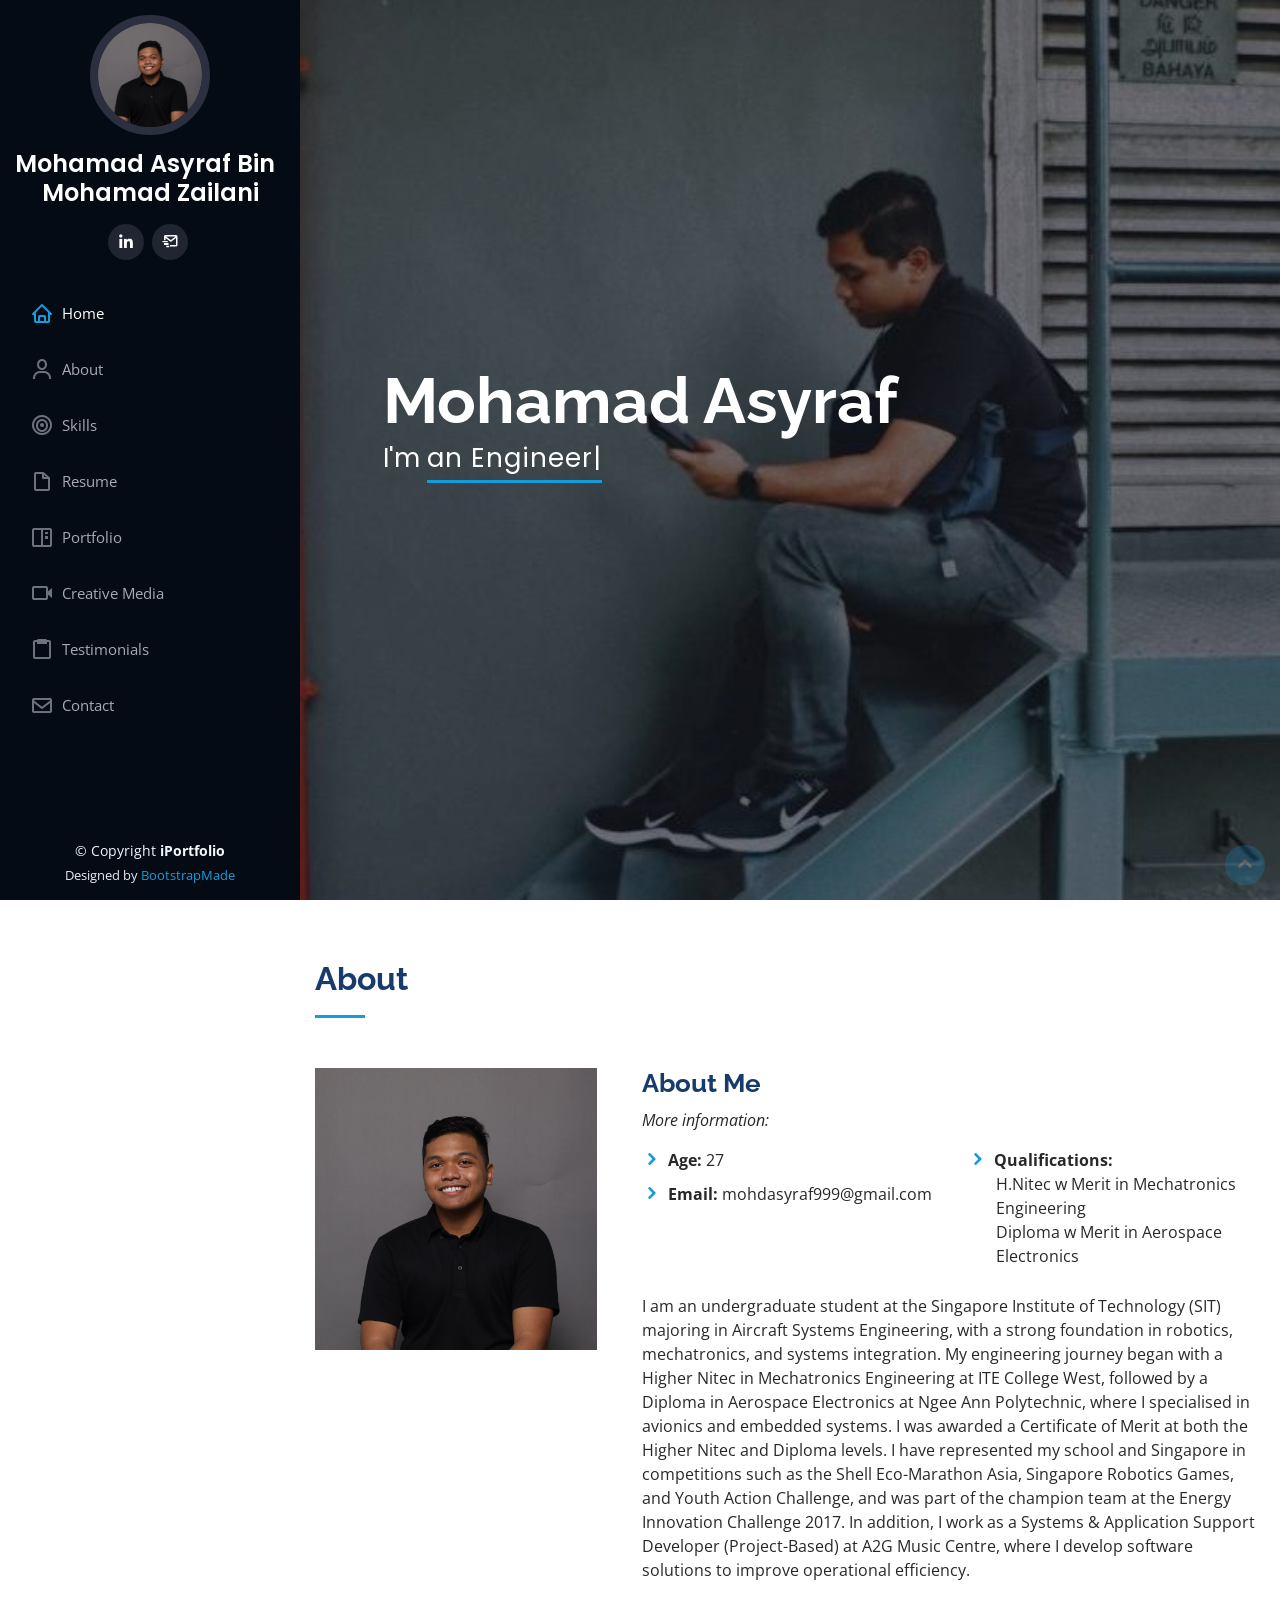
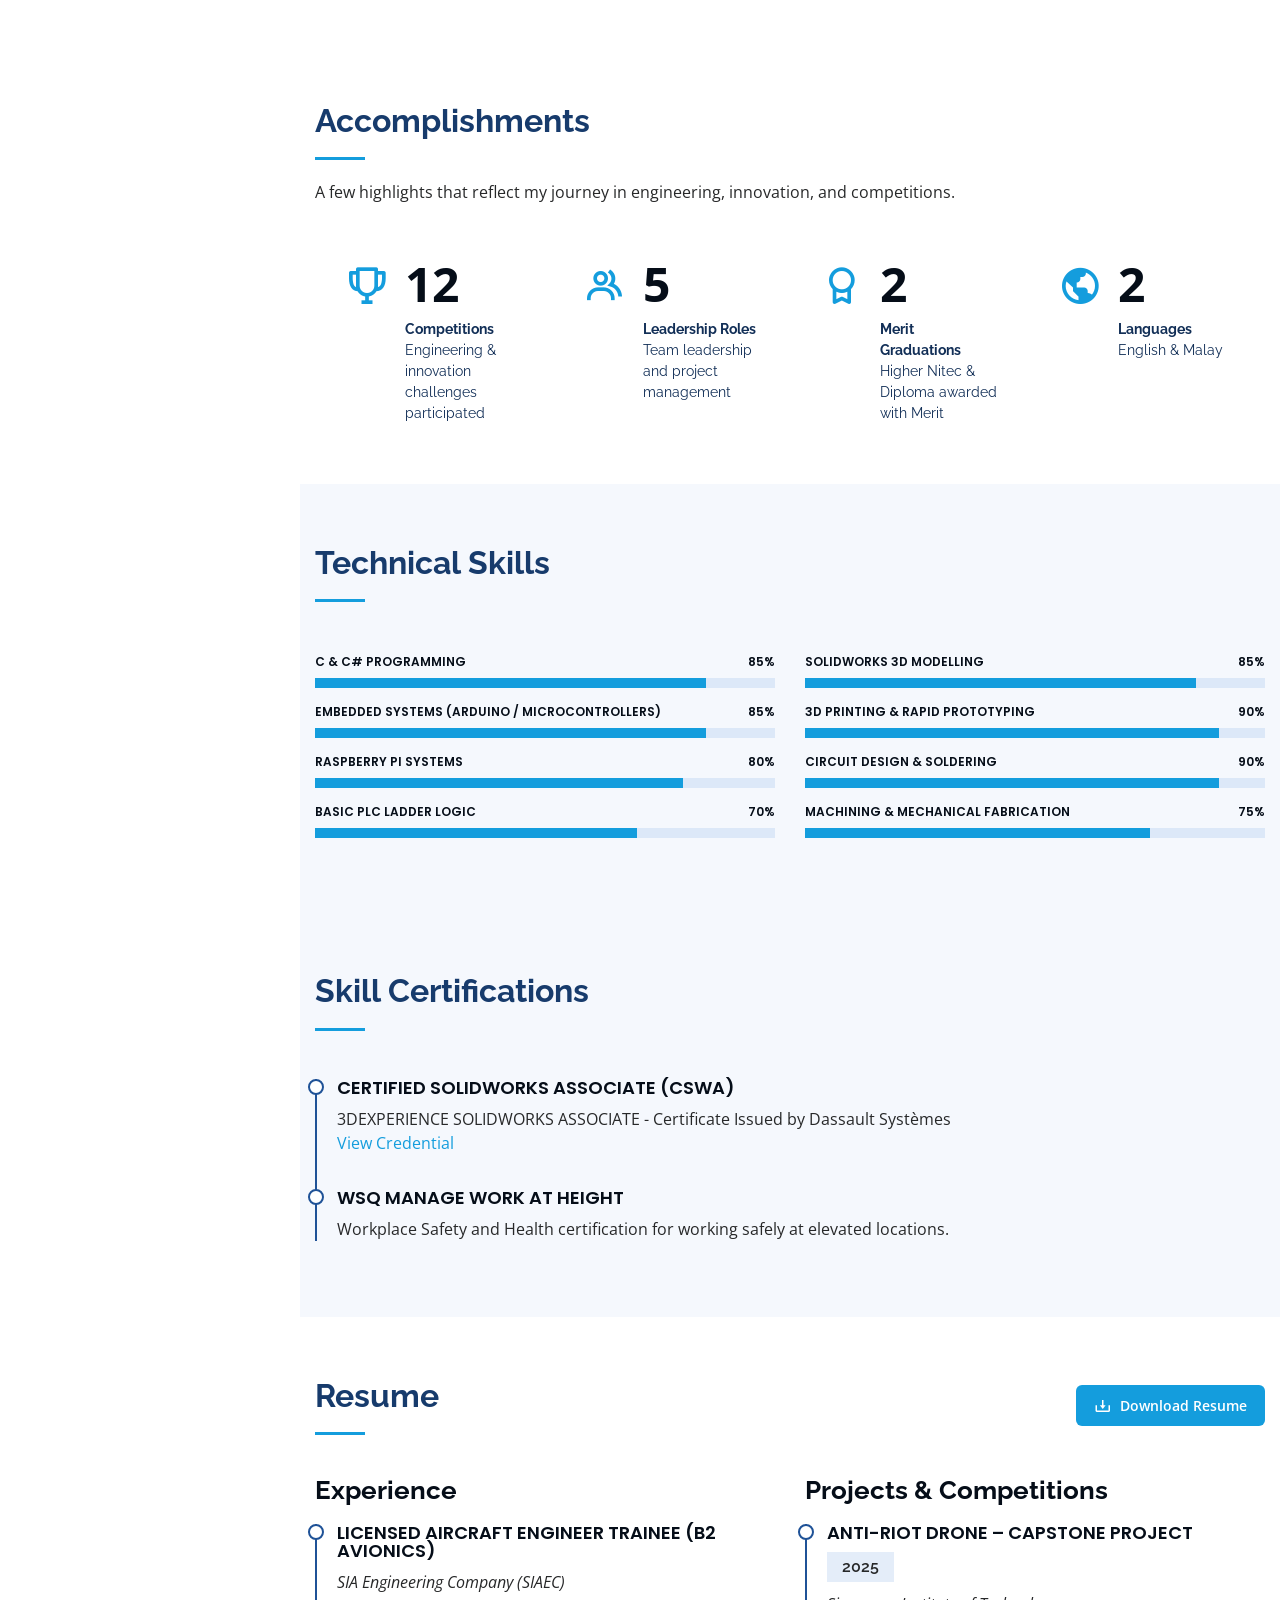
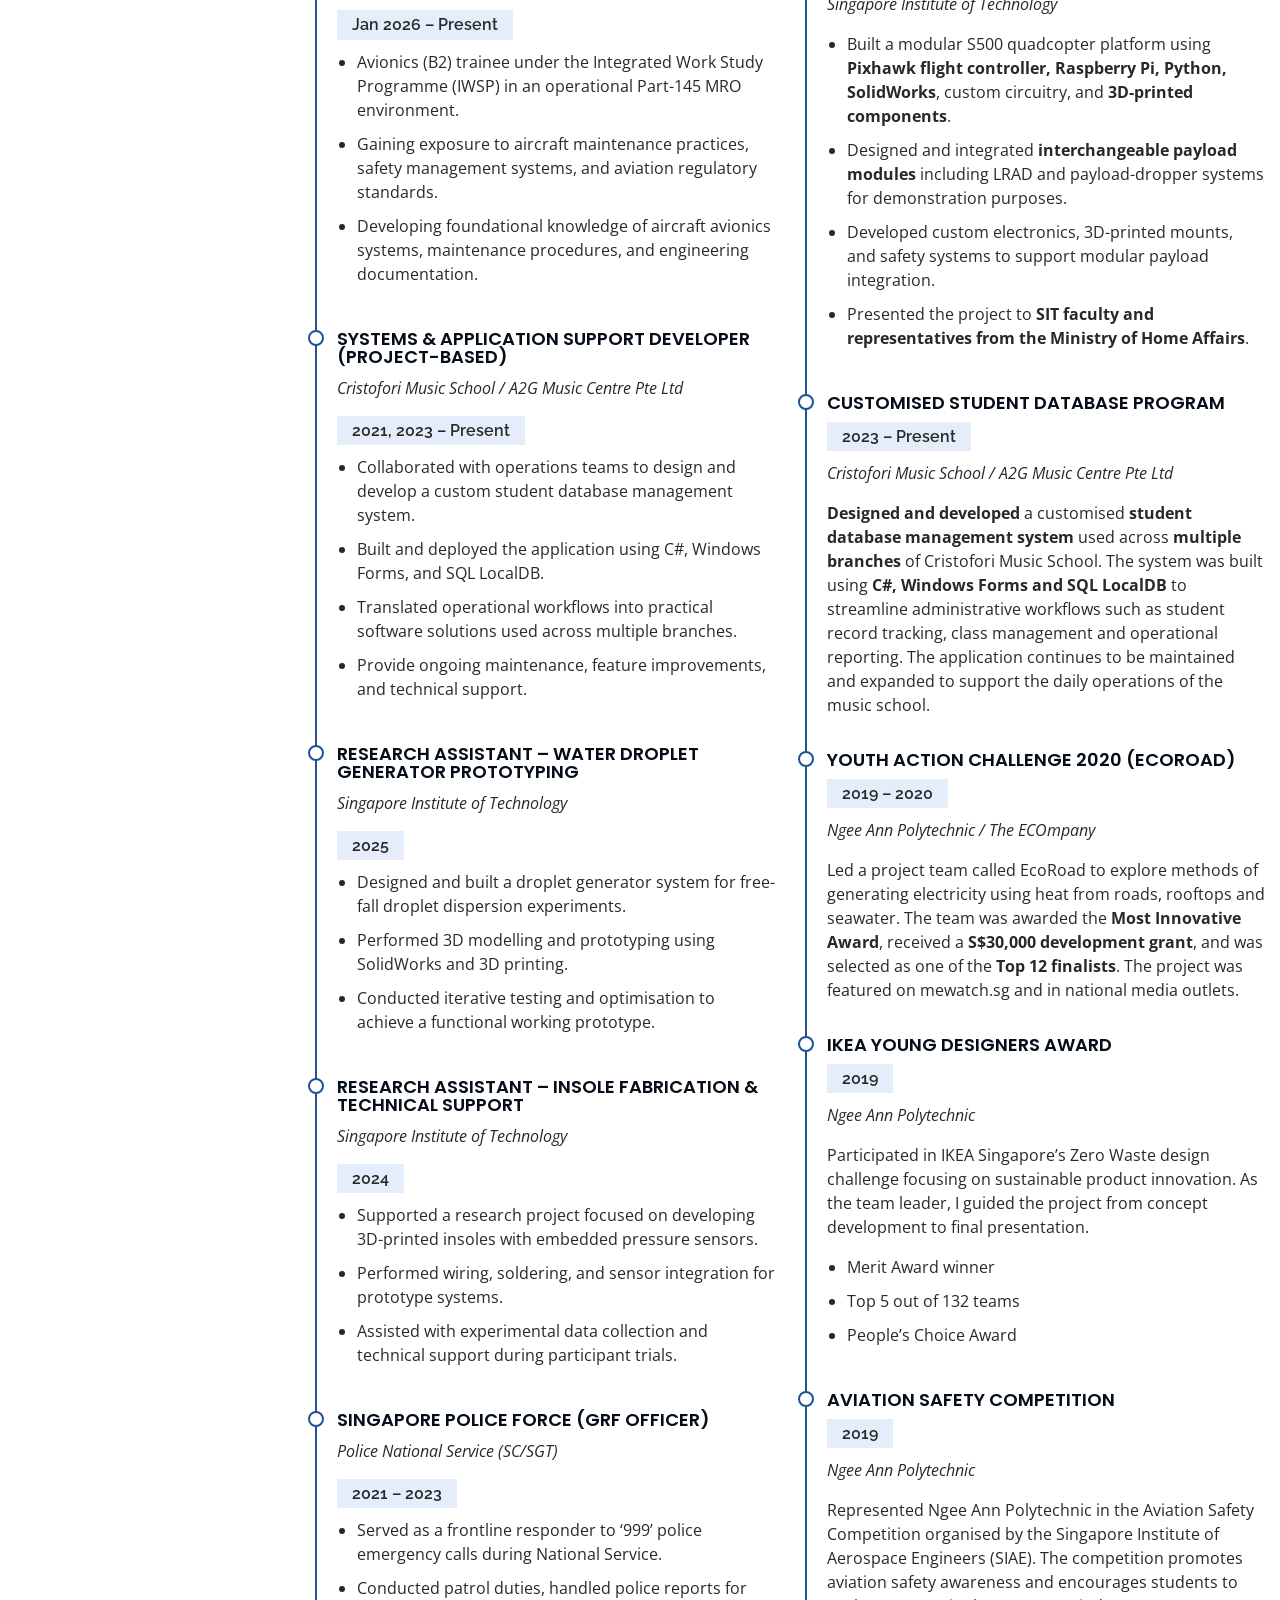
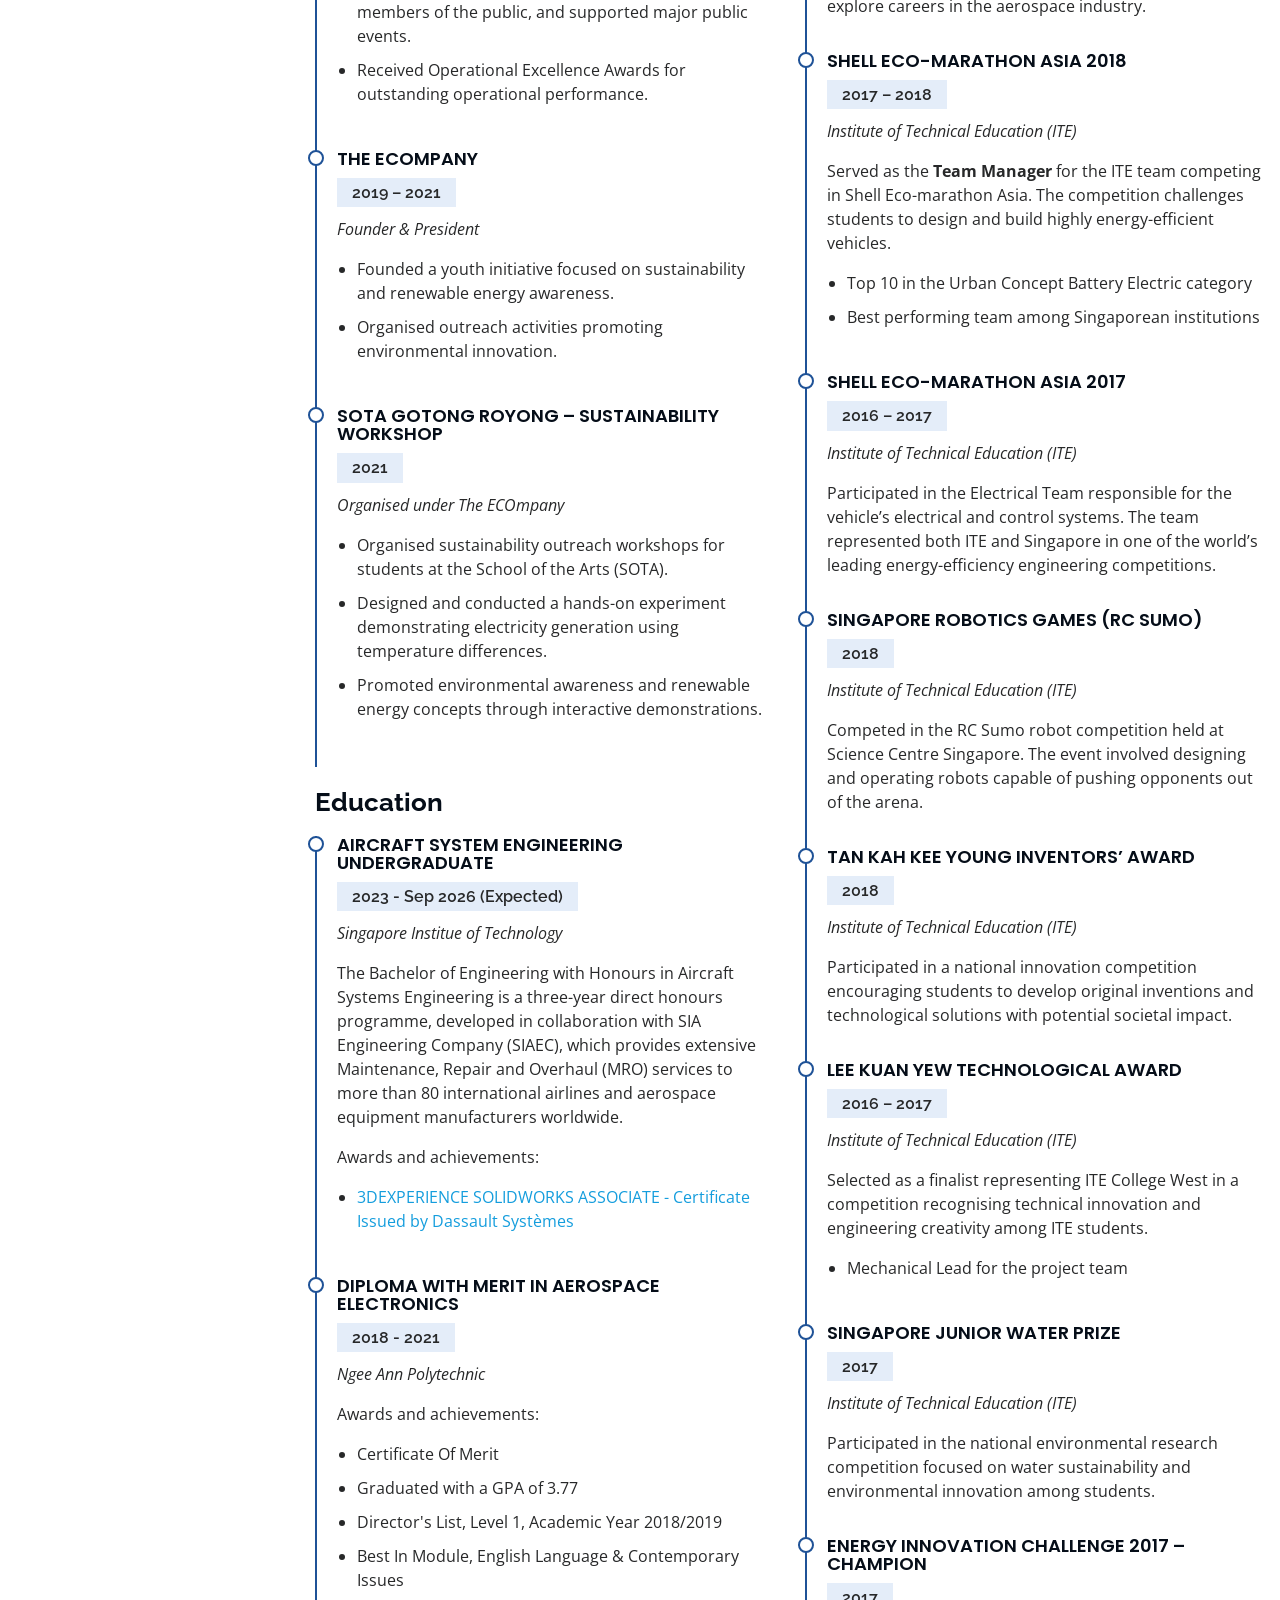
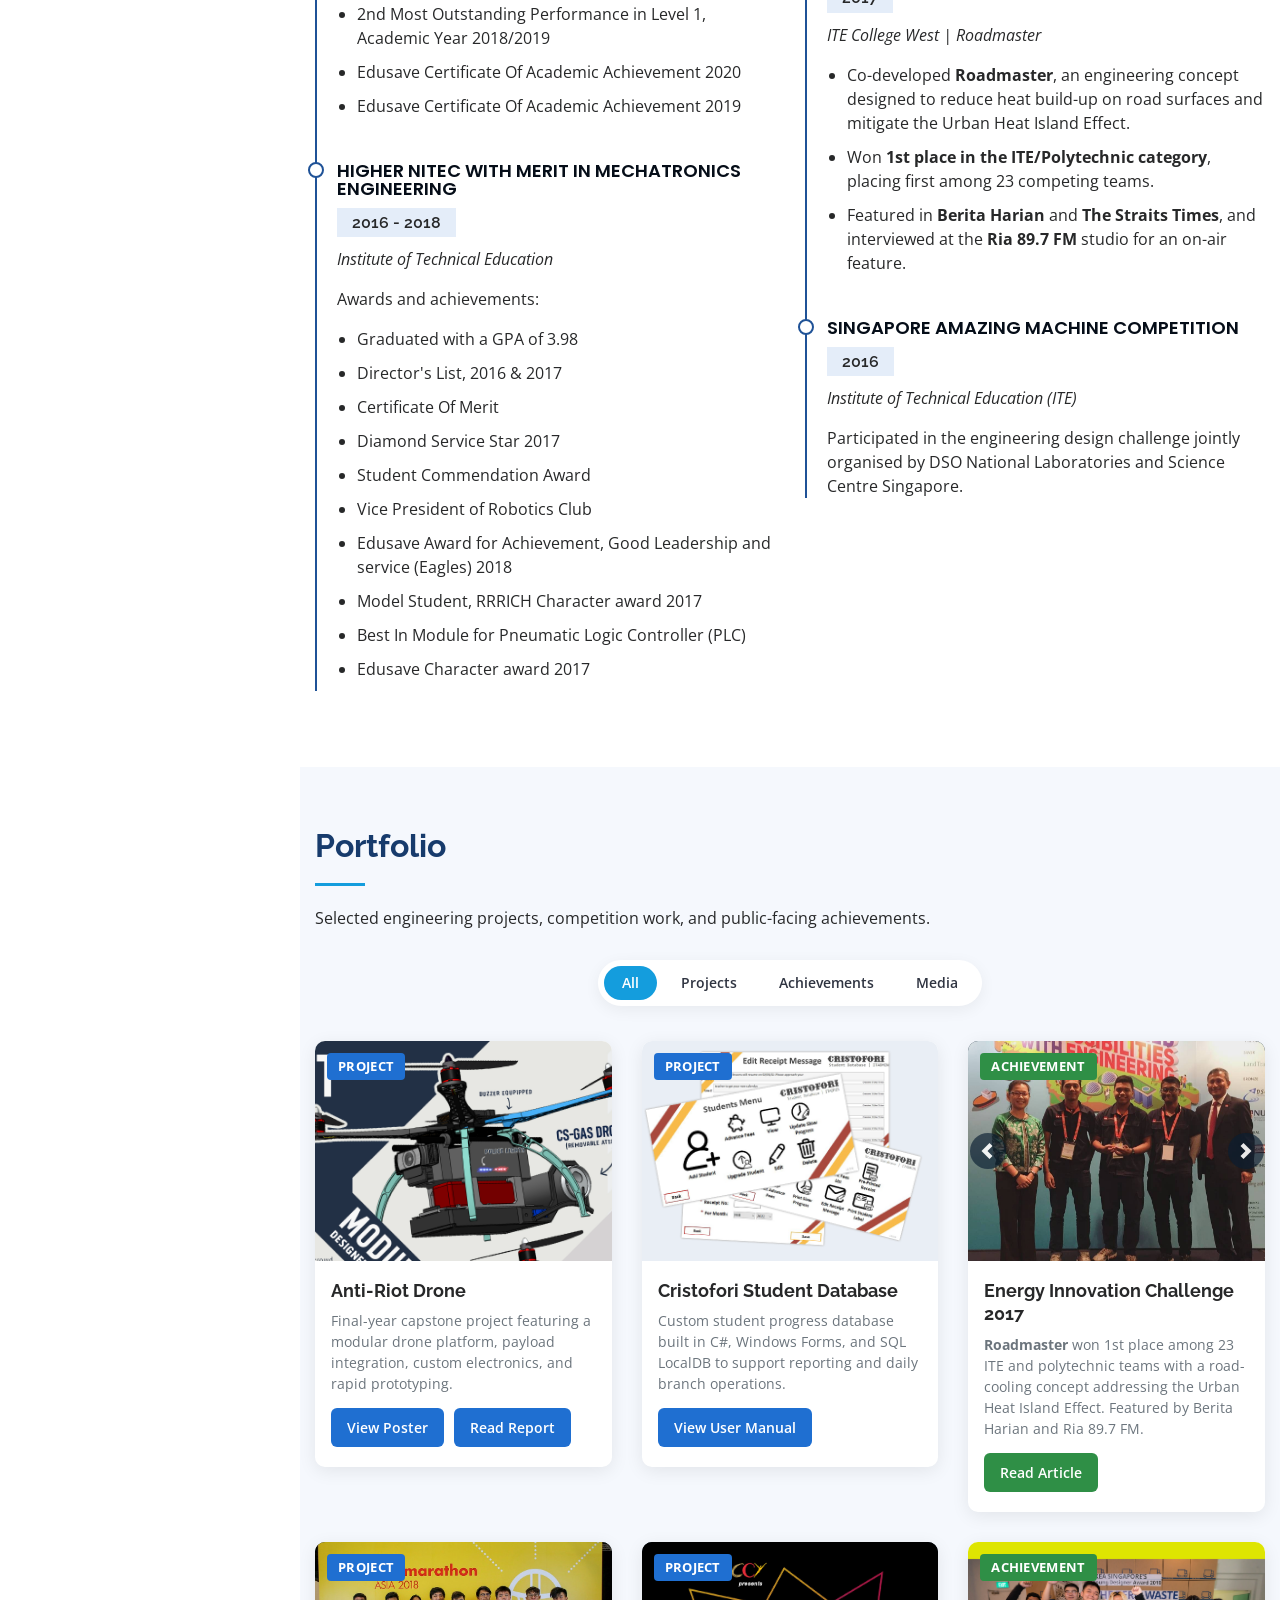
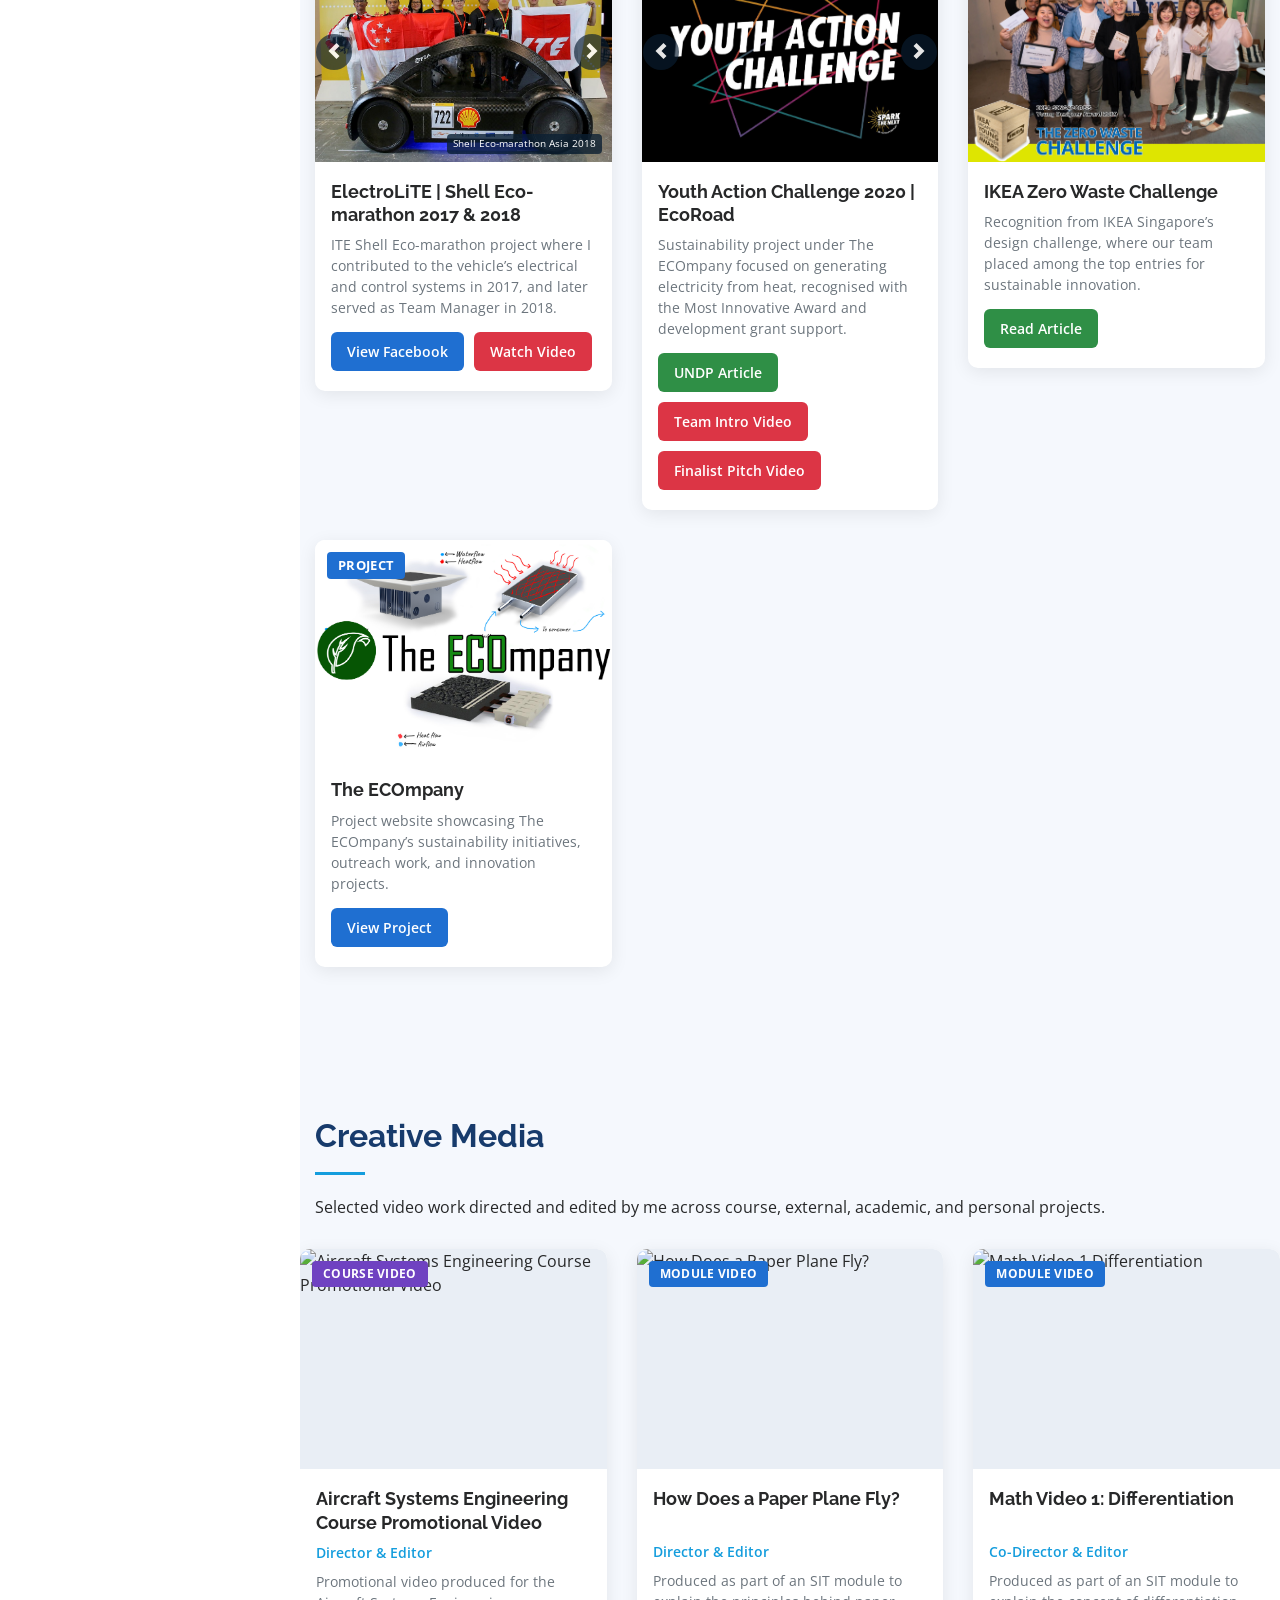
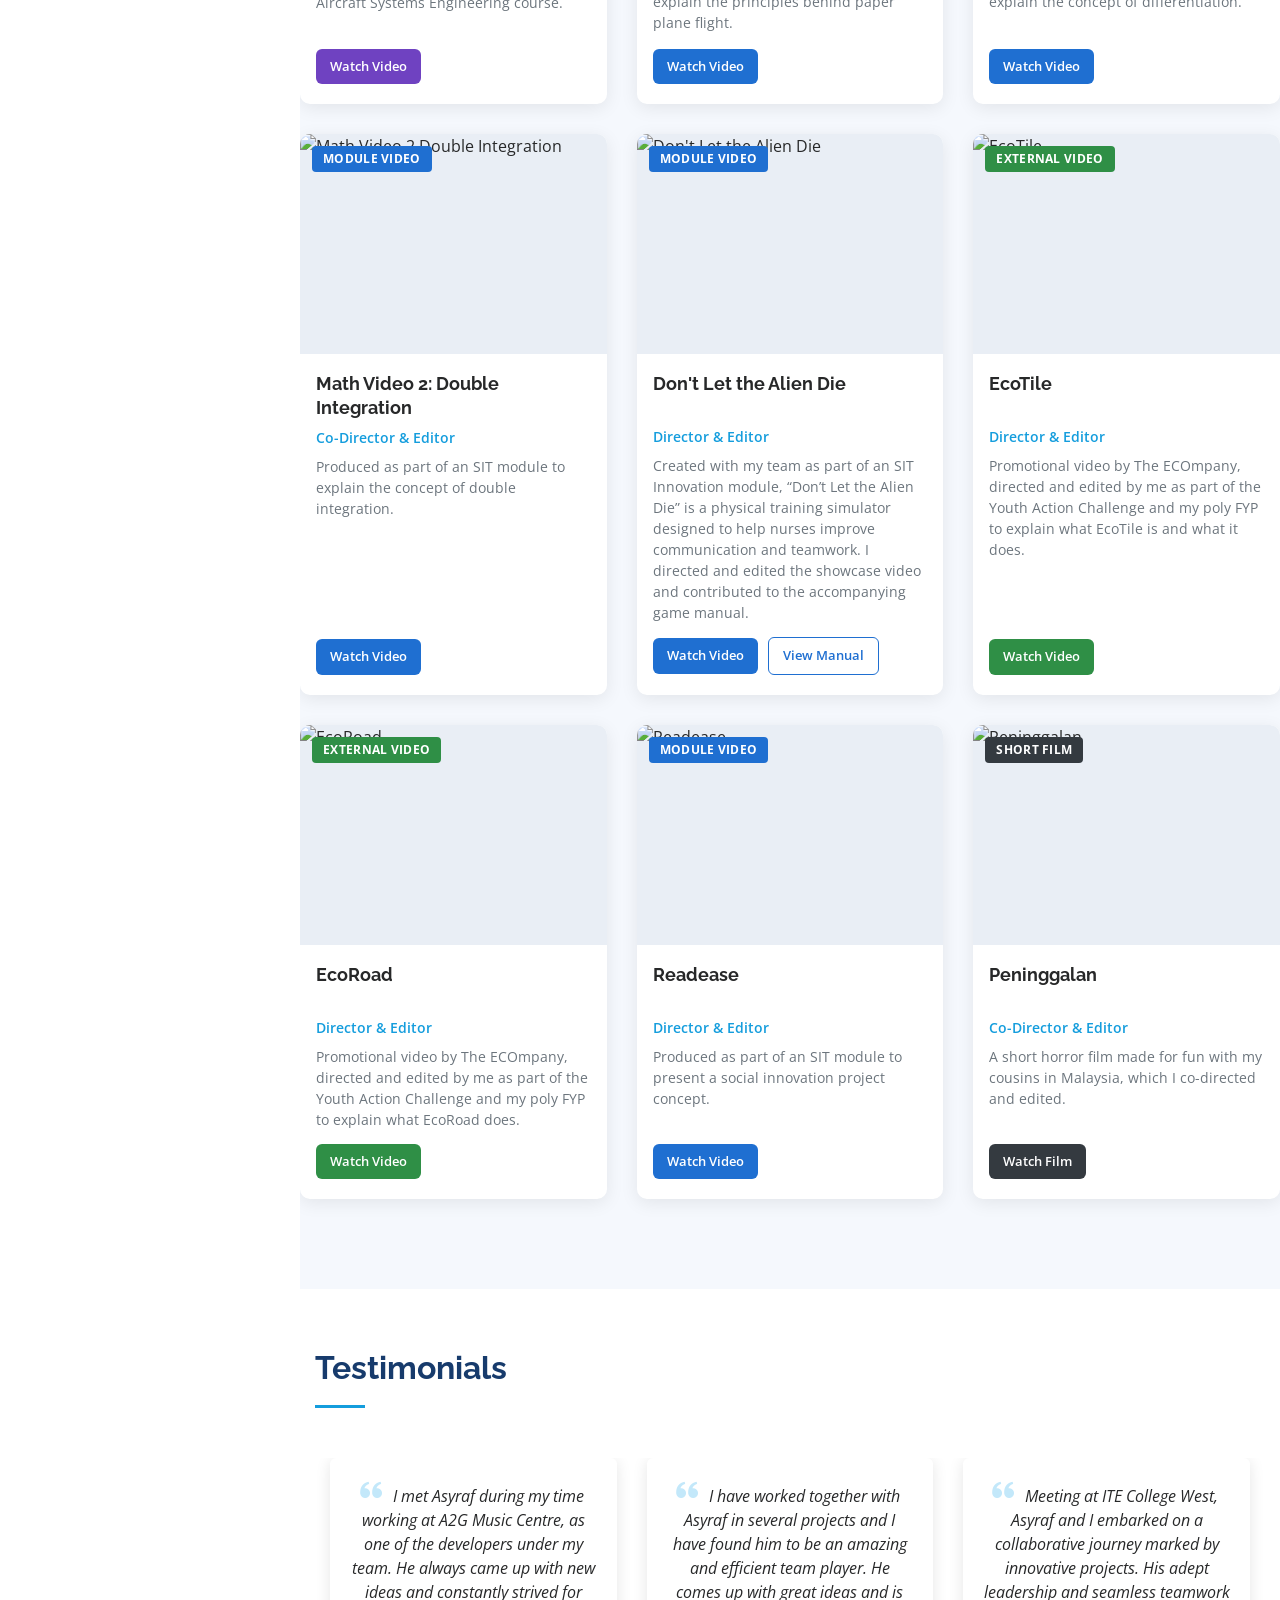
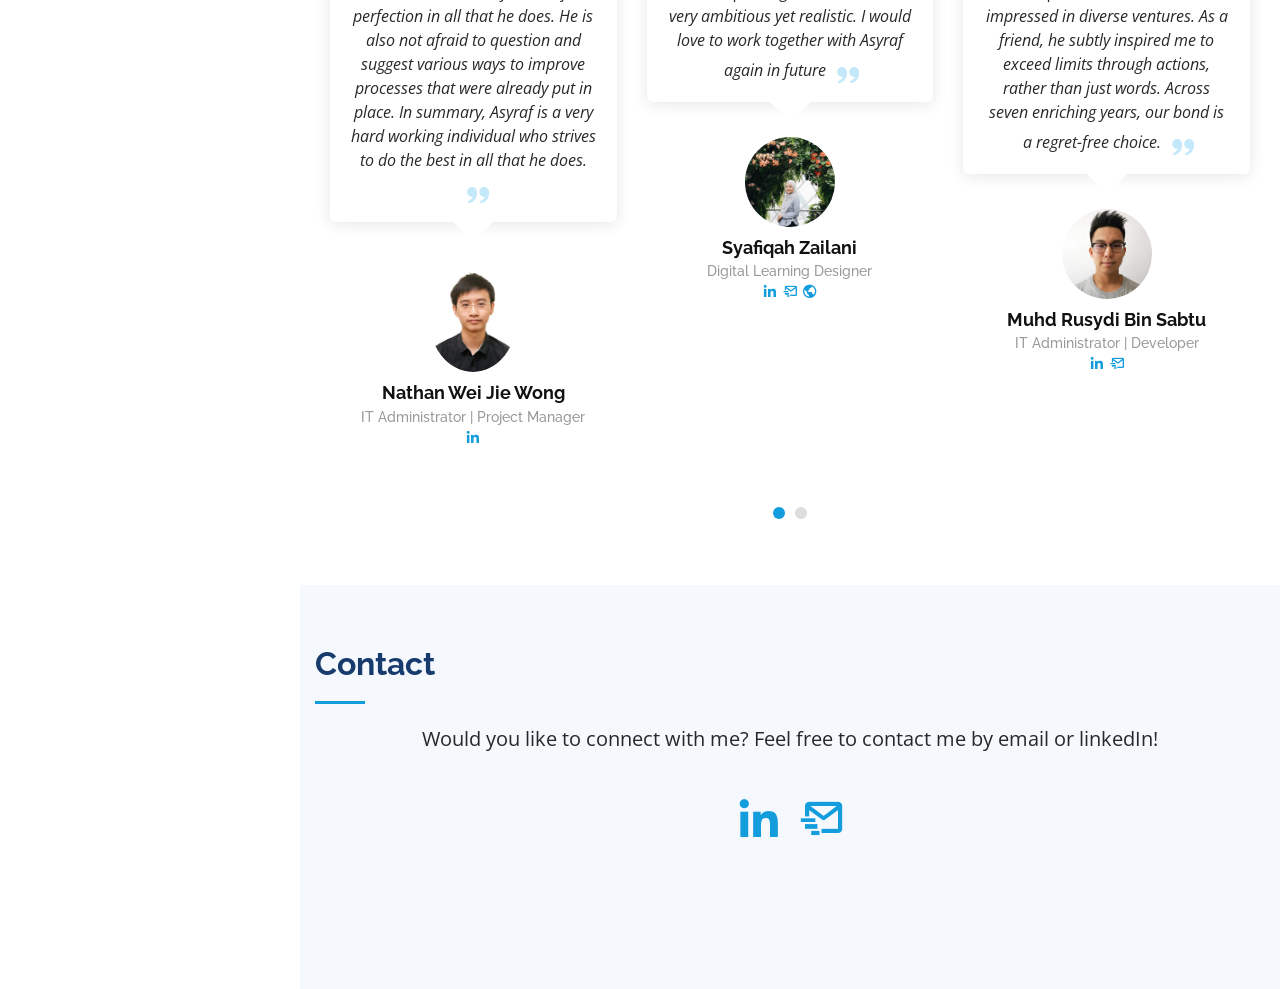
==== commit 5d86be81: "Portfolio update" ====
--- a/index.html
+++ b/index.html
@@ -27,34 +27,58 @@
   <!-- Template Main CSS File -->
   <link href="assets/css/style.css" rel="stylesheet">
 
-  <!-- Energy Innovation Challenge portfolio gallery -->
+  <!-- Portfolio image carousels -->
   <style>
-	.portfolio-card-image.eic-gallery {
+	.portfolio-card-image.portfolio-gallery {
 	  overflow: hidden;
 	  background: #0b1f33;
 	}
 
-	.eic-gallery .carousel,
-	.eic-gallery .carousel-inner,
-	.eic-gallery .carousel-item {
+	.portfolio-gallery .carousel,
+	.portfolio-gallery .carousel-inner,
+	.portfolio-gallery .carousel-item {
 	  height: 100%;
 	}
 
-	.eic-gallery .carousel-item img {
+	.portfolio-gallery .carousel-item img {
 	  width: 100%;
 	  height: 100%;
 	  object-fit: cover;
 	  object-position: center;
 	}
 
-	.eic-gallery .carousel-control-prev,
-	.eic-gallery .carousel-control-next {
+	.portfolio-gallery .portfolio-logo-slide,
+	.portfolio-gallery .portfolio-logo-slide img {
+	  background: #fff;
+	}
+
+	.portfolio-gallery .portfolio-logo-slide img {
+	  object-fit: contain;
+	  padding: 18px;
+	}
+
+	.portfolio-gallery .portfolio-contain-slide img {
+	  object-fit: contain;
+	}
+
+	.portfolio-gallery .portfolio-dark-slide,
+	.portfolio-gallery .portfolio-dark-slide img {
+	  background: #171717;
+	}
+
+	.portfolio-gallery .portfolio-light-slide,
+	.portfolio-gallery .portfolio-light-slide img {
+	  background: #fff;
+	}
+
+	.portfolio-gallery .carousel-control-prev,
+	.portfolio-gallery .carousel-control-next {
 	  width: 13%;
 	  opacity: 0.9;
 	}
 
-	.eic-gallery .carousel-control-prev-icon,
-	.eic-gallery .carousel-control-next-icon {
+	.portfolio-gallery .carousel-control-prev-icon,
+	.portfolio-gallery .carousel-control-next-icon {
 	  width: 26px;
 	  height: 26px;
 	  padding: 18px;
@@ -63,7 +87,7 @@
 	  background-size: 45% 45%;
 	}
 
-	.eic-photo-credit {
+	.portfolio-image-caption {
 	  position: absolute;
 	  right: 10px;
 	  bottom: 8px;
@@ -692,39 +716,36 @@
 		  <!-- Energy Innovation Challenge 2017 -->
 		  <div class="col-lg-4 col-md-6 portfolio-item filter-project filter-achievement filter-media">
 			<div class="portfolio-card">
-			  <div class="portfolio-card-image eic-gallery">
-				<div id="eicCarousel" class="carousel slide"
-					 data-ride="carousel"
-					 data-interval="5000"
-					 data-pause="hover">
-					  <div class="carousel-inner">
-						<div class="carousel-item active">
-						  <img src="assets/img/portfolio/eic/EIC.jpg" class="d-block w-100" alt="Energy Innovation Challenge 2017 champions with Dr Vivian Balakrishnan">
-						</div>
-						<div class="carousel-item">
-						  <img src="assets/img/portfolio/eic/eic2.webp" class="d-block w-100" alt="ITE College West team developing the Roadmaster prototype">
-						  <span class="eic-photo-credit">Photo: Berita Harian / SPH Media</span>
-						</div>
-						<div class="carousel-item">
-						  <img src="assets/img/portfolio/eic/eic1.webp" class="d-block w-100" alt="Roadmaster team members featured by Berita Harian">
-						  <span class="eic-photo-credit">Photo: Berita Harian / SPH Media</span>
-						</div>
-						<div class="carousel-item">
-						  <img src="assets/img/portfolio/eic/ria1.jpg" class="d-block w-100" alt="Roadmaster team being interviewed in the Ria 89.7 FM studio">
-						</div>
-						<div class="carousel-item">
-						  <img src="assets/img/portfolio/eic/ria2.jpg" class="d-block w-100" alt="Roadmaster team and presenters at Ria 89.7 FM">
-						</div>
-					  </div>
-
-					  <a class="carousel-control-prev" href="#eicCarousel" role="button" data-slide="prev" aria-label="Previous Energy Innovation Challenge photo">
-						<span class="carousel-control-prev-icon" aria-hidden="true"></span>
-						<span class="sr-only">Previous</span>
-					  </a>
-					  <a class="carousel-control-next" href="#eicCarousel" role="button" data-slide="next" aria-label="Next Energy Innovation Challenge photo">
-						<span class="carousel-control-next-icon" aria-hidden="true"></span>
-						<span class="sr-only">Next</span>
-					  </a>
+			  <div class="portfolio-card-image portfolio-gallery eic-gallery">
+				<div id="eicCarousel" class="carousel slide" data-ride="carousel" data-interval="5000" data-pause="hover">
+				  <div class="carousel-inner">
+					<div class="carousel-item active">
+					  <img src="assets/img/portfolio/eic/EIC.jpg" class="d-block w-100" alt="Energy Innovation Challenge 2017 champions with Dr Vivian Balakrishnan">
+					</div>
+					<div class="carousel-item">
+					  <img src="assets/img/portfolio/eic/eic2.webp" class="d-block w-100" alt="ITE College West team developing the Roadmaster prototype">
+					  <span class="portfolio-image-caption">Photo: Berita Harian / SPH Media</span>
+					</div>
+					<div class="carousel-item">
+					  <img src="assets/img/portfolio/eic/eic1.webp" class="d-block w-100" alt="Roadmaster team members featured by Berita Harian">
+					  <span class="portfolio-image-caption">Photo: Berita Harian / SPH Media</span>
+					</div>
+					<div class="carousel-item">
+					  <img src="assets/img/portfolio/eic/ria1.jpg" class="d-block w-100" alt="Roadmaster team being interviewed in the Ria 89.7 FM studio">
+					</div>
+					<div class="carousel-item">
+					  <img src="assets/img/portfolio/eic/ria2.jpg" class="d-block w-100" alt="Roadmaster team and presenters at Ria 89.7 FM">
+					</div>
+				  </div>
+
+				  <a class="carousel-control-prev" href="#eicCarousel" role="button" data-slide="prev" aria-label="Previous Energy Innovation Challenge photo">
+					<span class="carousel-control-prev-icon" aria-hidden="true"></span>
+					<span class="sr-only">Previous</span>
+				  </a>
+				  <a class="carousel-control-next" href="#eicCarousel" role="button" data-slide="next" aria-label="Next Energy Innovation Challenge photo">
+					<span class="carousel-control-next-icon" aria-hidden="true"></span>
+					<span class="sr-only">Next</span>
+				  </a>
 				</div>
 				<span class="portfolio-badge badge-article">ACHIEVEMENT</span>
 			  </div>
@@ -742,8 +763,34 @@
 		  <!-- ElectroLiTE -->
 		  <div class="col-lg-4 col-md-6 portfolio-item filter-project filter-achievement filter-media">
 			<div class="portfolio-card">
-			  <div class="portfolio-card-image">
-				<img src="assets/img/portfolio/ele.jpg" class="img-fluid" alt="ElectroLiTE | Shell Eco-marathon">
+			  <div class="portfolio-card-image portfolio-gallery electrolite-gallery">
+				<div id="electroliteCarousel" class="carousel slide" data-ride="carousel" data-interval="5000" data-pause="hover">
+				  <div class="carousel-inner">
+					<div class="carousel-item active">
+					  <img src="assets/img/portfolio/ele.jpg" class="d-block w-100" alt="ElectroLiTE team at Shell Eco-marathon Asia 2018">
+					  <span class="portfolio-image-caption">Shell Eco-marathon Asia 2018</span>
+					</div>
+					<div class="carousel-item">
+					  <img src="assets/img/portfolio/ElectroLite2017.jpg" class="d-block w-100" alt="ElectroLiTE team at Shell Eco-marathon Asia 2017">
+					  <span class="portfolio-image-caption">Shell Eco-marathon Asia 2017</span>
+					</div>
+					<div class="carousel-item">
+					  <img src="assets/img/portfolio/electrolitewrap.jpg" class="d-block w-100" alt="ElectroLiTE vehicle wrap and exterior design">
+					</div>
+					<div class="carousel-item portfolio-logo-slide">
+					  <img src="assets/img/portfolio/electrolitelogo.jpg" class="d-block w-100" alt="ElectroLiTE team logo">
+					</div>
+				  </div>
+
+				  <a class="carousel-control-prev" href="#electroliteCarousel" role="button" data-slide="prev" aria-label="Previous ElectroLiTE photo">
+					<span class="carousel-control-prev-icon" aria-hidden="true"></span>
+					<span class="sr-only">Previous</span>
+				  </a>
+				  <a class="carousel-control-next" href="#electroliteCarousel" role="button" data-slide="next" aria-label="Next ElectroLiTE photo">
+					<span class="carousel-control-next-icon" aria-hidden="true"></span>
+					<span class="sr-only">Next</span>
+				  </a>
+				</div>
 				<span class="portfolio-badge badge-project">PROJECT</span>
 			  </div>
 			  <div class="portfolio-card-body">
@@ -760,8 +807,35 @@
 		  <!-- EcoRoad -->
 		  <div class="col-lg-4 col-md-6 portfolio-item filter-project filter-achievement filter-media">
 			<div class="portfolio-card">
-			  <div class="portfolio-card-image">
-				<img src="assets/img/portfolio/yac.jpg" class="img-fluid" alt="EcoRoad | Youth Action Challenge">
+			  <div class="portfolio-card-image portfolio-gallery yac-gallery">
+				<div id="yacCarousel" class="carousel slide" data-ride="carousel" data-interval="5000" data-pause="hover">
+				  <div class="carousel-inner">
+					<div class="carousel-item active">
+					  <img src="assets/img/portfolio/yac.jpg" class="d-block w-100" alt="Youth Action Challenge event artwork">
+					</div>
+					<div class="carousel-item">
+					  <img src="assets/img/portfolio/yacsummit.jpg" class="d-block w-100" alt="EcoRoad Youth Action Challenge finalists pitch">
+					</div>
+					<div class="carousel-item">
+					  <img src="assets/img/portfolio/TeamPic.png" class="d-block w-100" alt="EcoRoad team members">
+					</div>
+					<div class="carousel-item portfolio-contain-slide portfolio-dark-slide">
+					  <img src="assets/img/portfolio/UNDParticle.png" class="d-block w-100" alt="EcoRoad recognised as the Most Innovative Solution by UNDP">
+					</div>
+					<div class="carousel-item portfolio-contain-slide portfolio-light-slide">
+					  <img src="assets/img/portfolio/co-lab.png" class="d-block w-100" alt="Youth Co:Lab article featuring the Youth Action Challenge">
+					</div>
+				  </div>
+
+				  <a class="carousel-control-prev" href="#yacCarousel" role="button" data-slide="prev" aria-label="Previous Youth Action Challenge photo">
+					<span class="carousel-control-prev-icon" aria-hidden="true"></span>
+					<span class="sr-only">Previous</span>
+				  </a>
+				  <a class="carousel-control-next" href="#yacCarousel" role="button" data-slide="next" aria-label="Next Youth Action Challenge photo">
+					<span class="carousel-control-next-icon" aria-hidden="true"></span>
+					<span class="sr-only">Next</span>
+				  </a>
+				</div>
 				<span class="portfolio-badge badge-project">PROJECT</span>
 			  </div>
 			  <div class="portfolio-card-body">
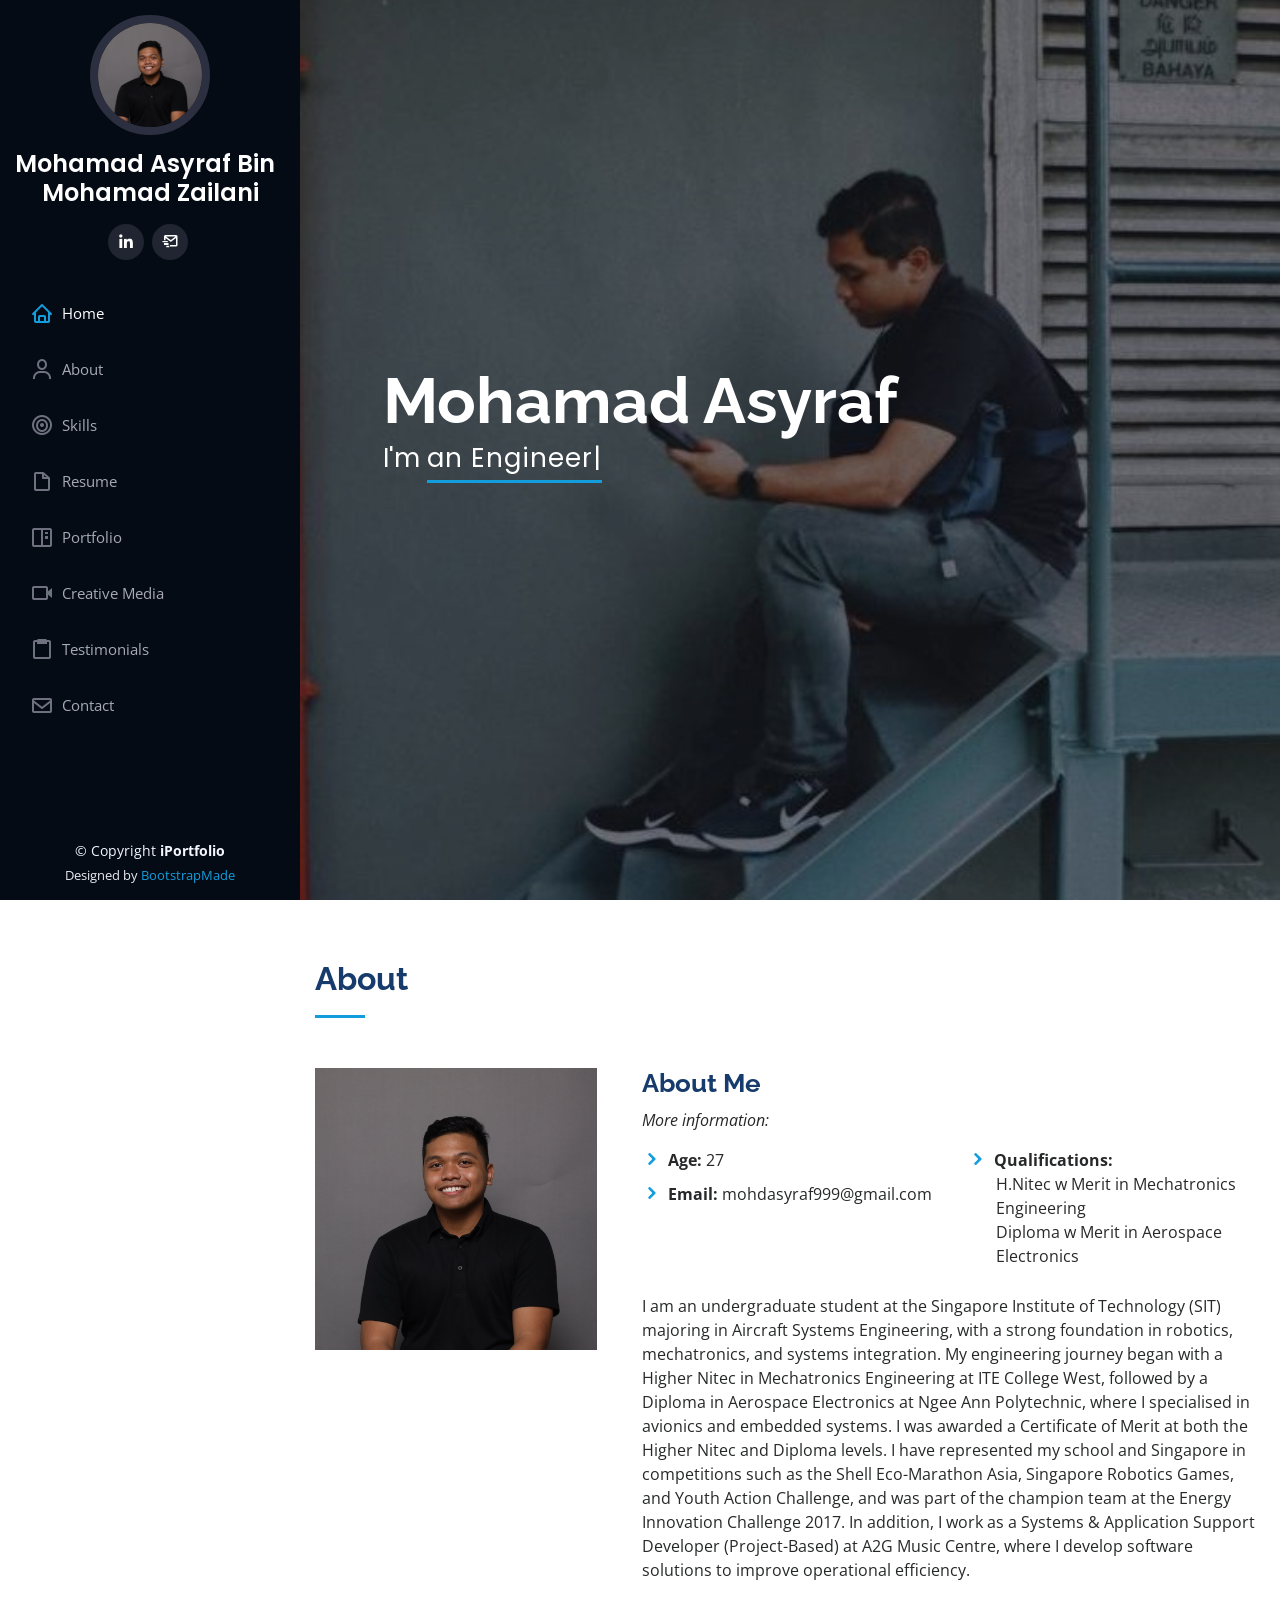
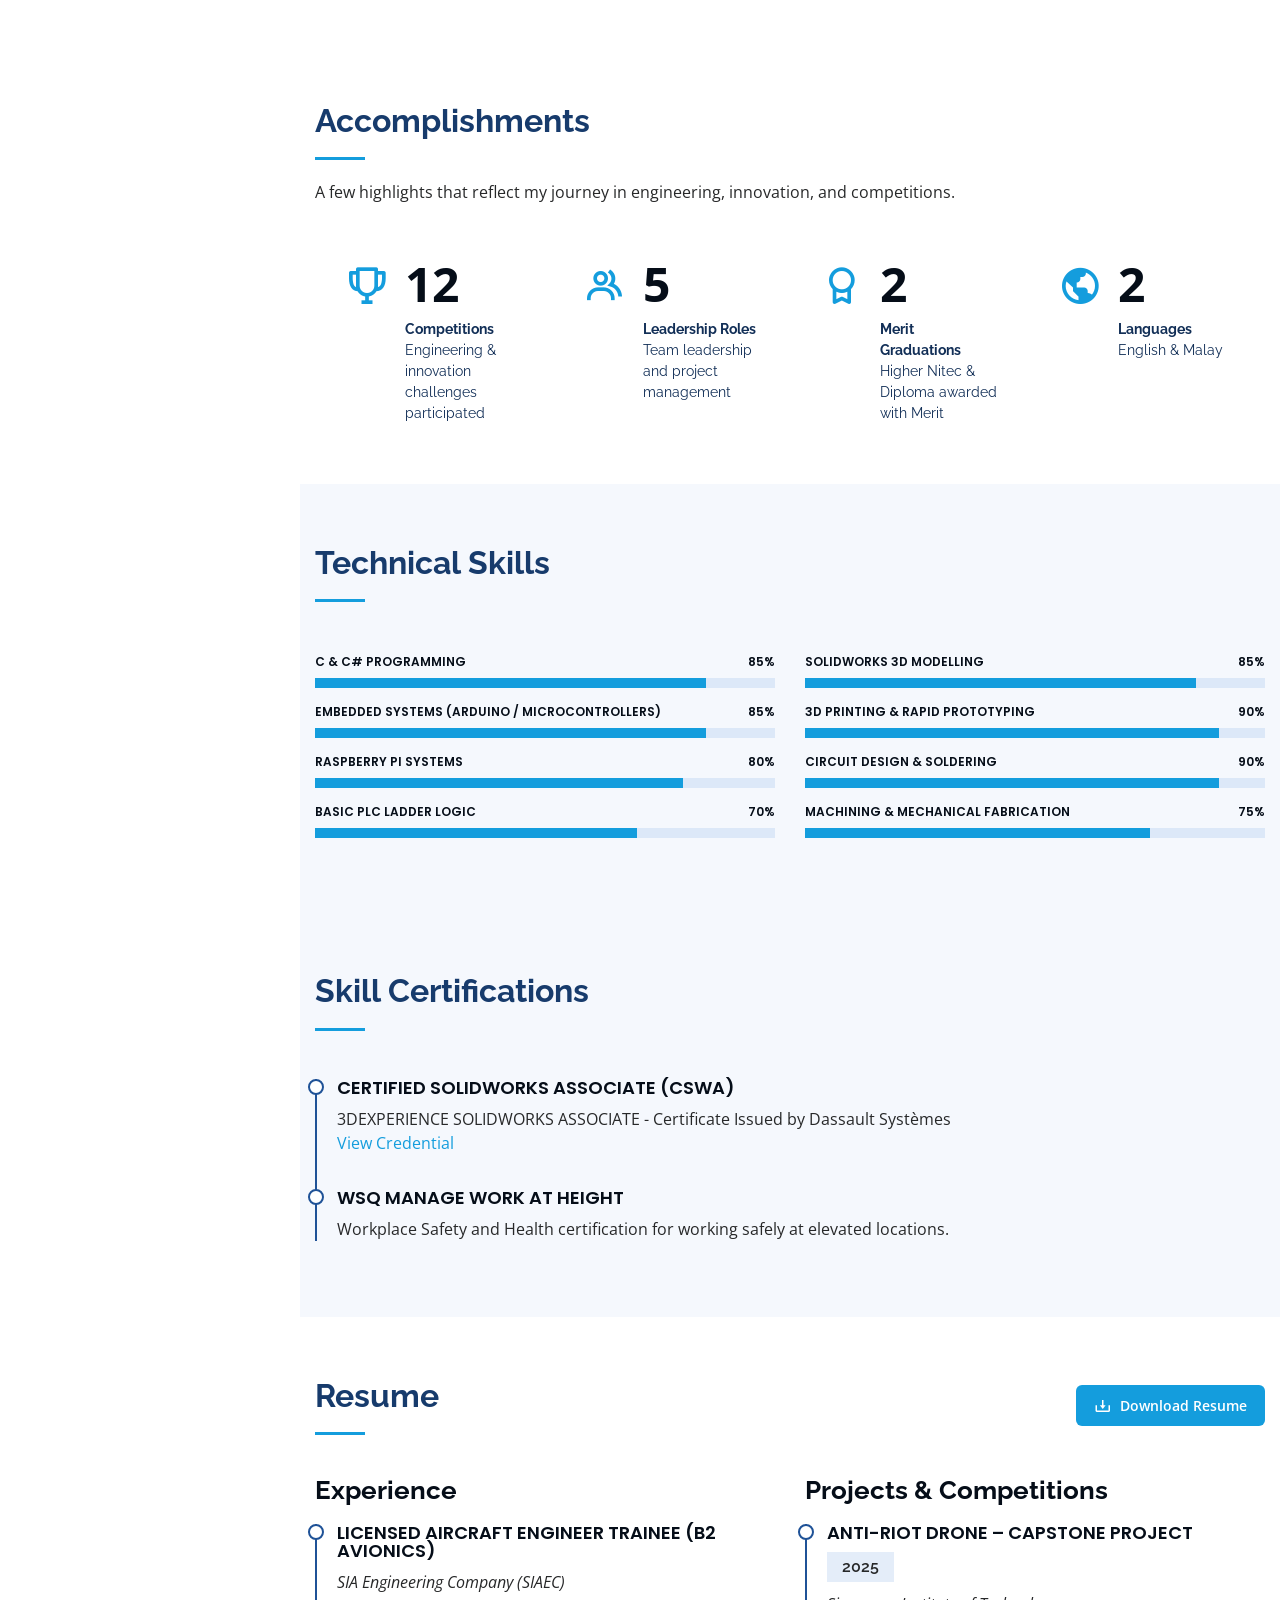
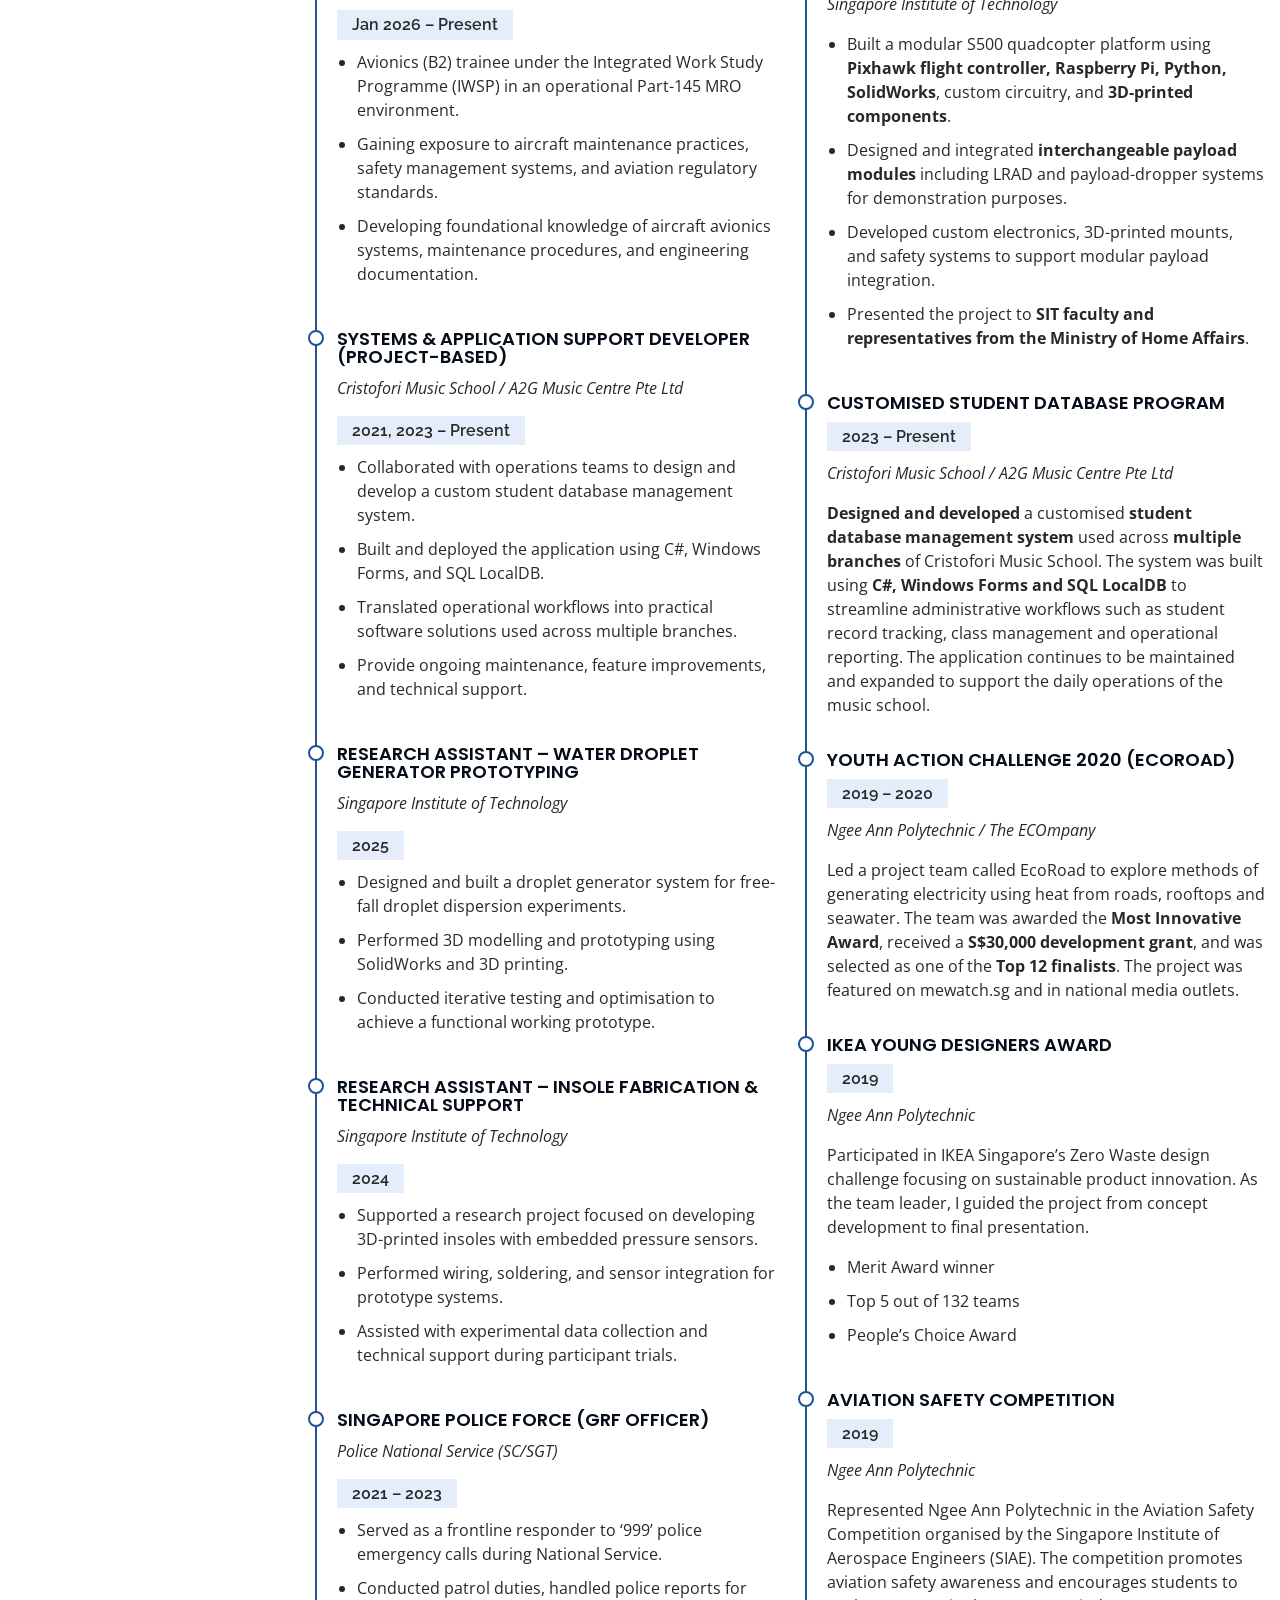
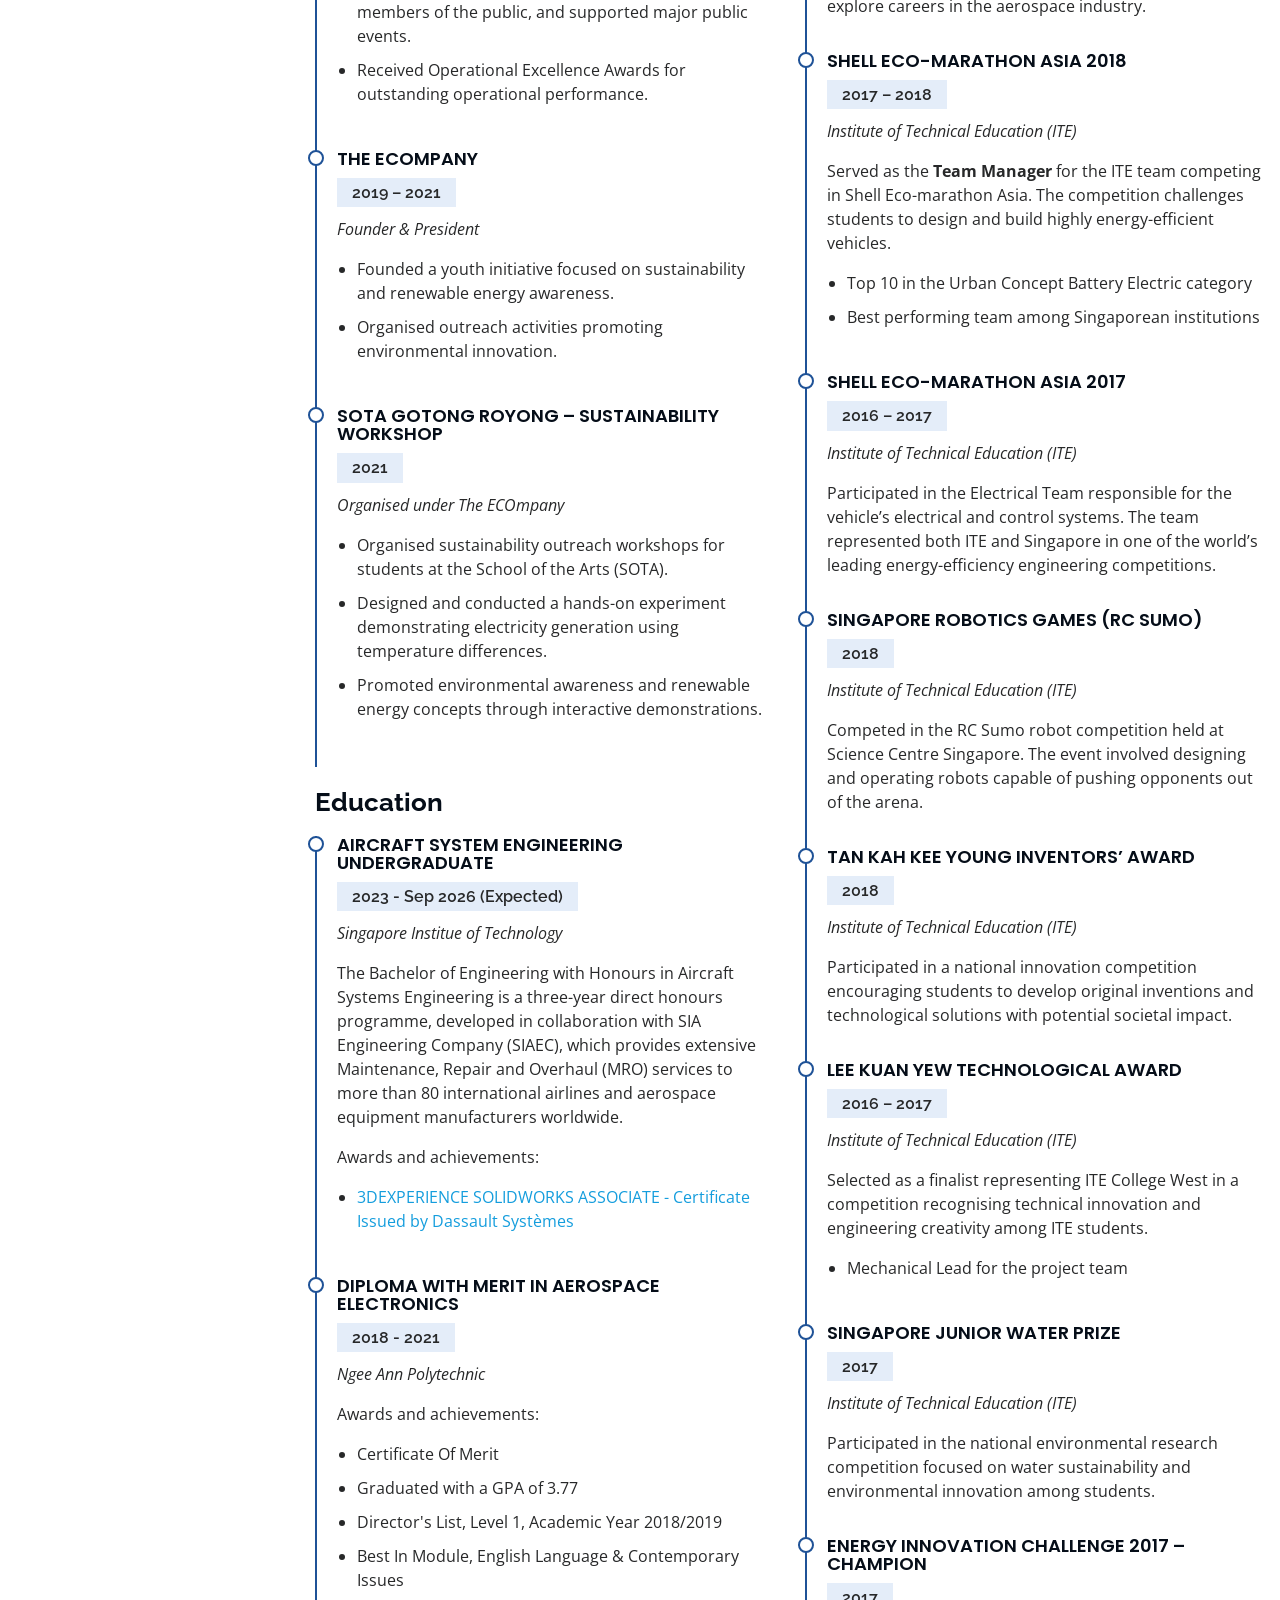
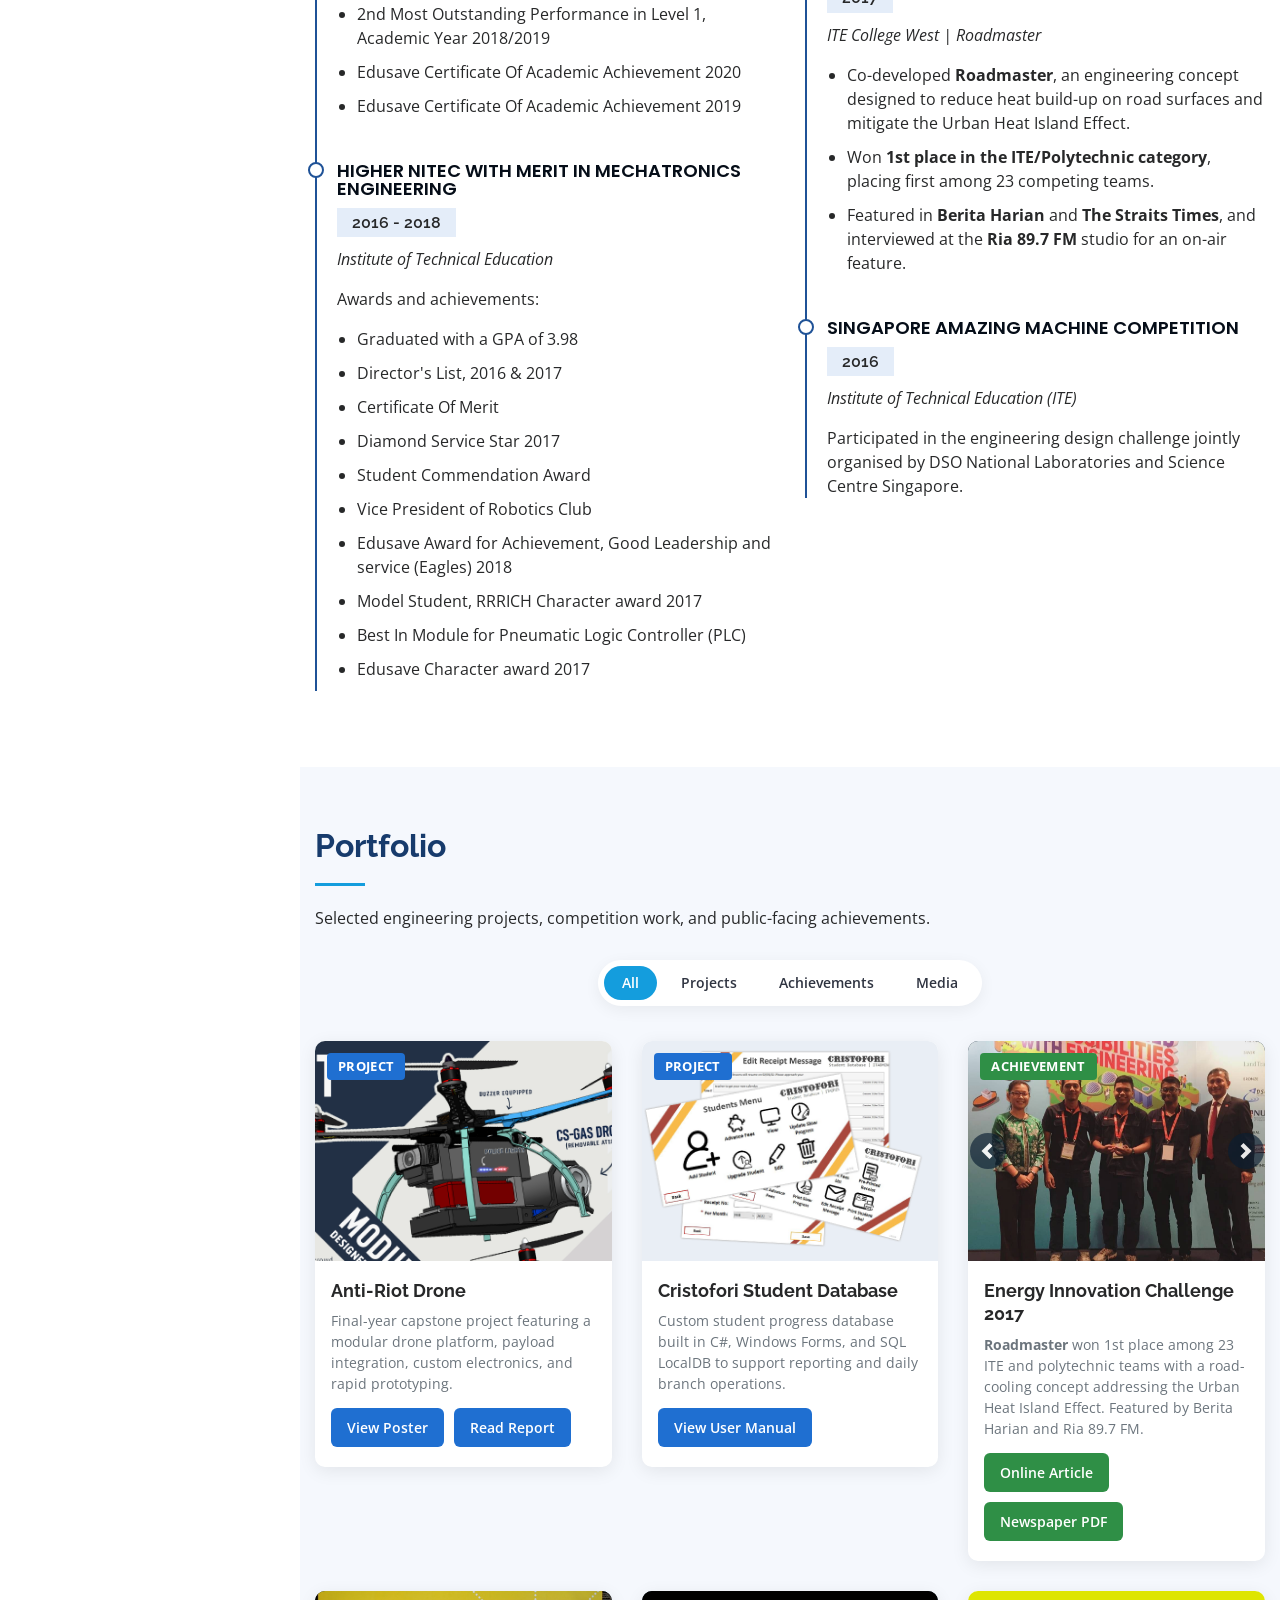
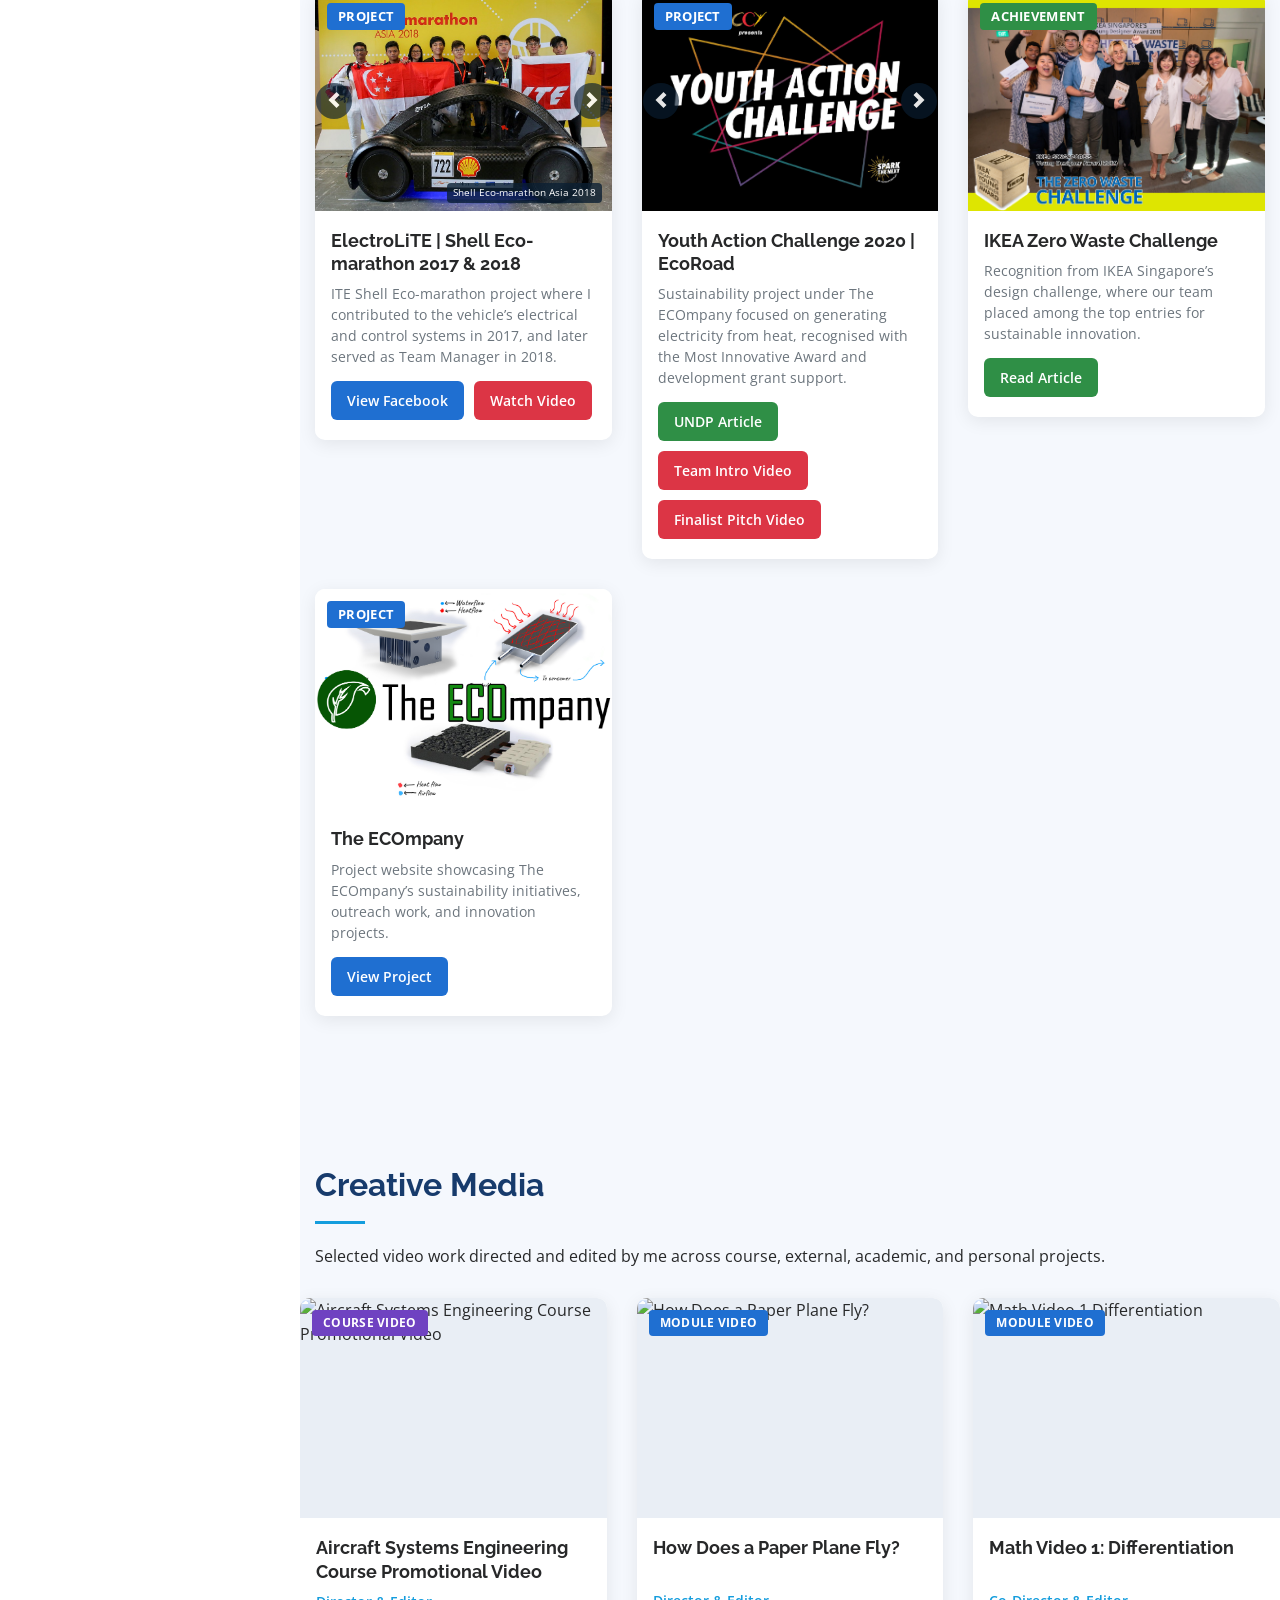
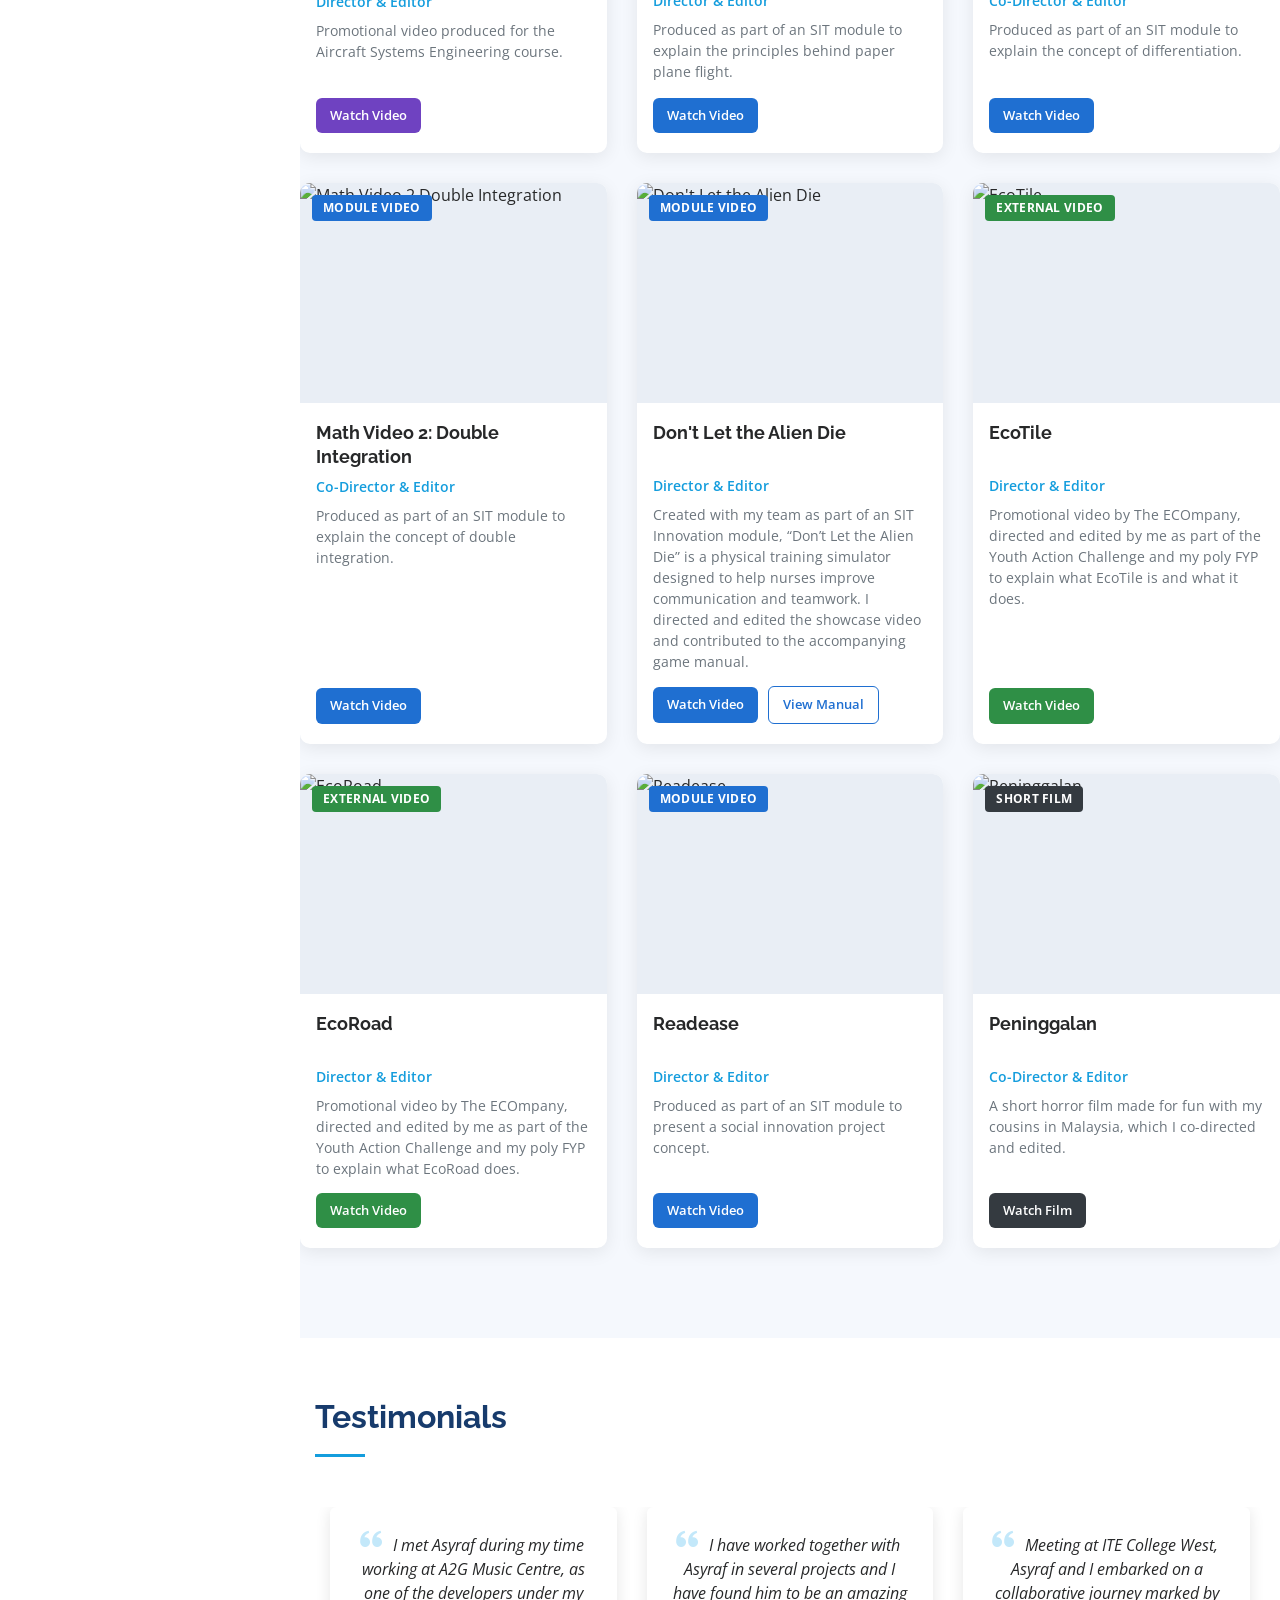
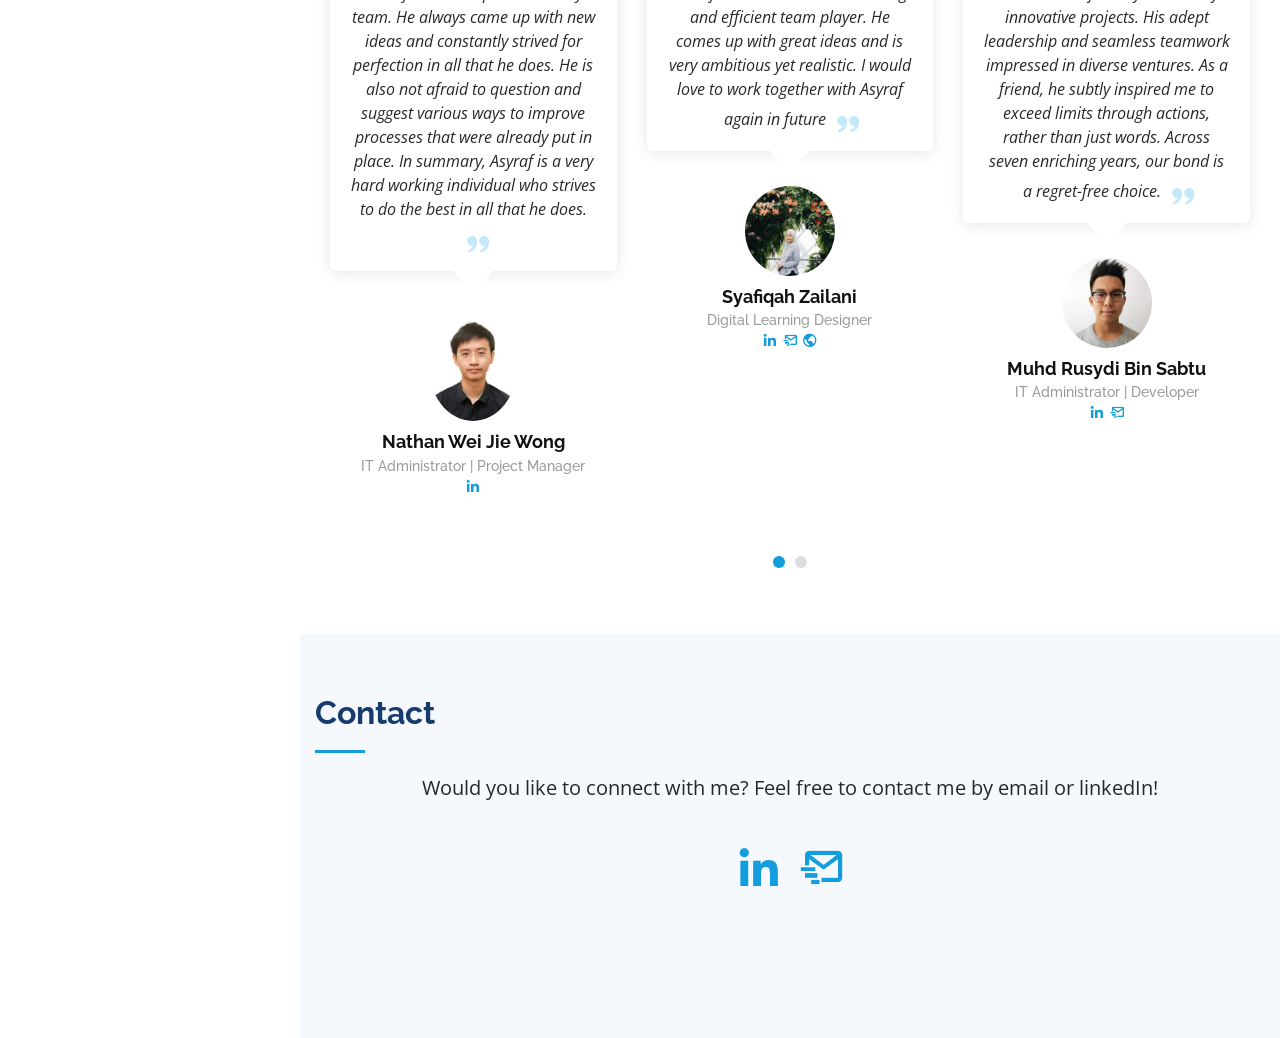
==== commit 8bb6611f: "pdf newspaper update" ====
--- a/index.html
+++ b/index.html
@@ -754,7 +754,8 @@
 				<h3>Energy Innovation Challenge 2017</h3>
 				<p><strong>Roadmaster</strong> won 1st place among 23 ITE and polytechnic teams with a road-cooling concept addressing the Urban Heat Island Effect. Featured by Berita Harian and Ria 89.7 FM.</p>
 				<div class="portfolio-btn-group">
-				  <a href="https://www.beritaharian.sg/singapura/pelajar-ite-kolej-barat-juarai-cabaran-inovasi" target="_blank" rel="noopener noreferrer" class="portfolio-btn btn-article">Read Article</a>
+				  <a href="https://www.beritaharian.sg/singapura/pelajar-ite-kolej-barat-juarai-cabaran-inovasi" target="_blank" rel="noopener noreferrer" class="portfolio-btn btn-article">Online Article</a>
+				  <a href="assets/files/MCE_Asyraf_Ahmad_Izzat_Berita%20Minggu.pdf" target="_blank" rel="noopener noreferrer" class="portfolio-btn btn-article" aria-label="Open the original Berita Minggu newspaper feature as a PDF">Newspaper PDF</a>
 				</div>
 			  </div>
 			</div>
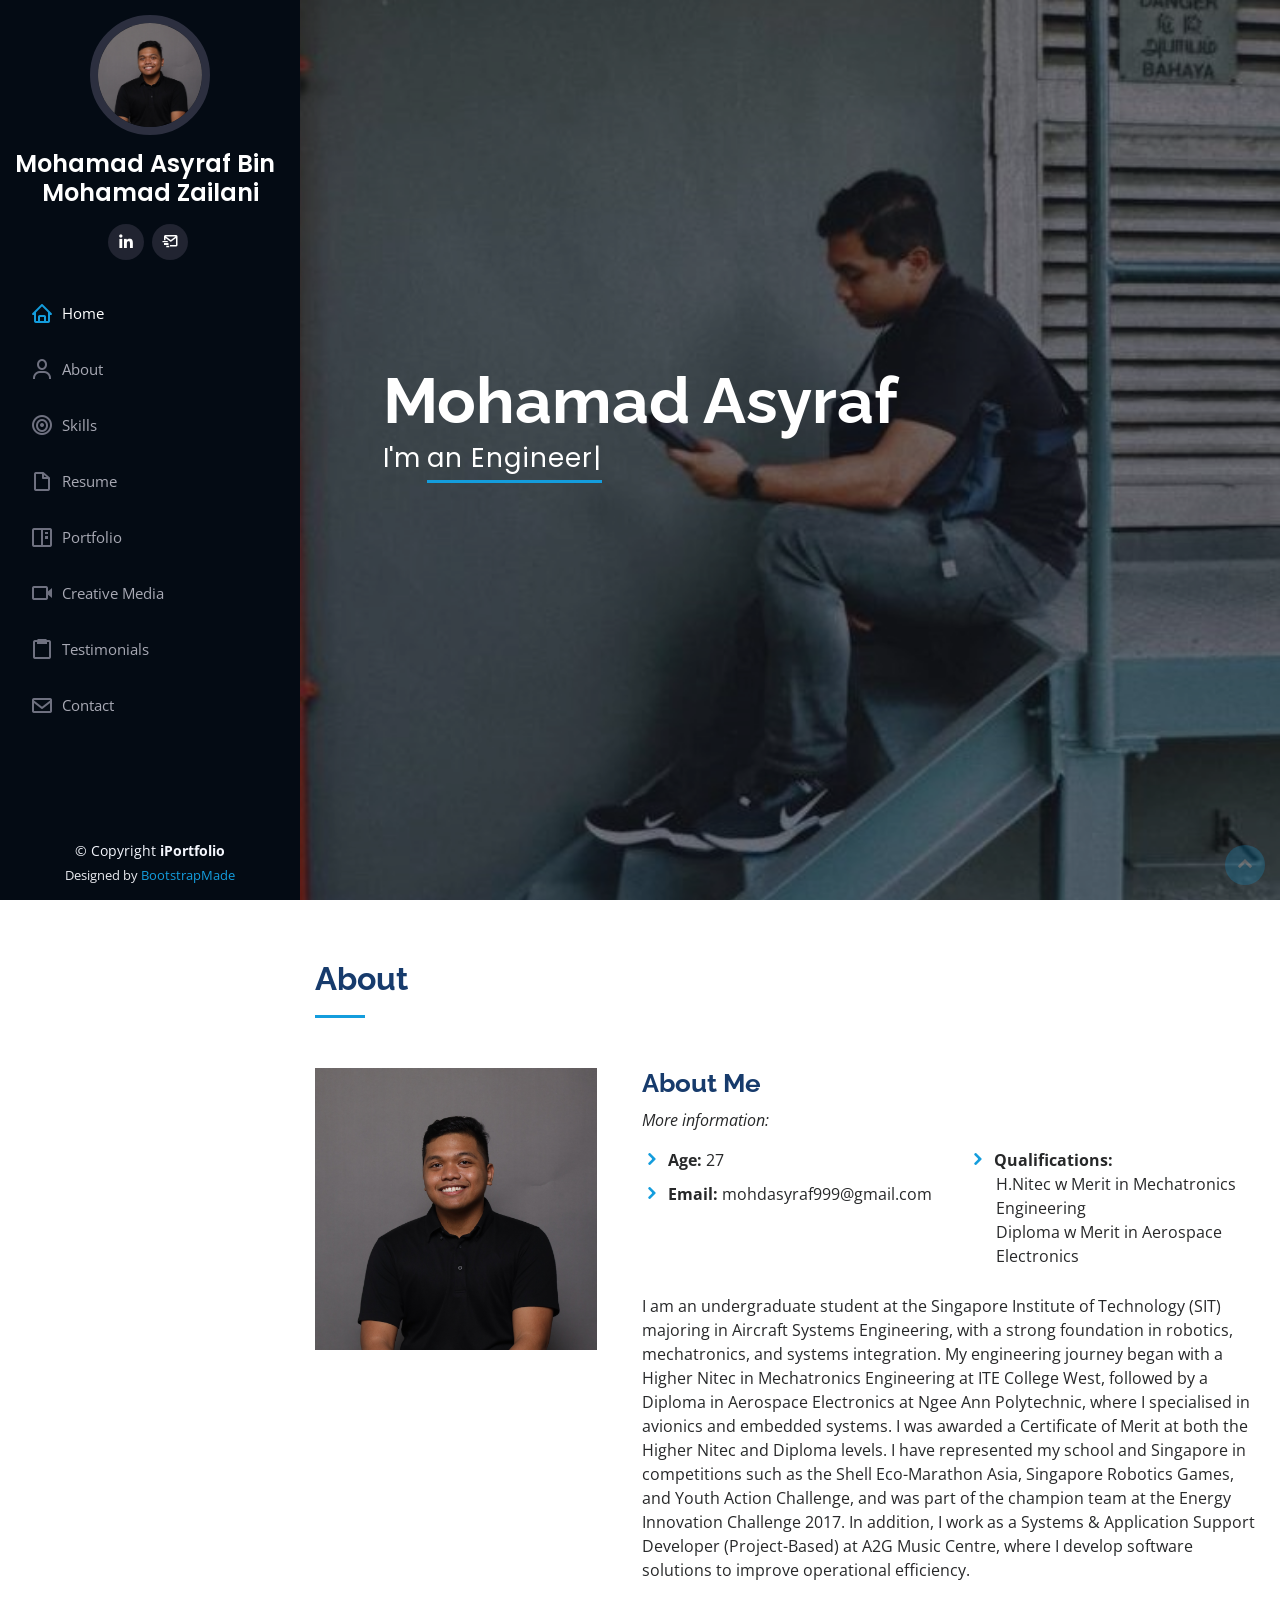
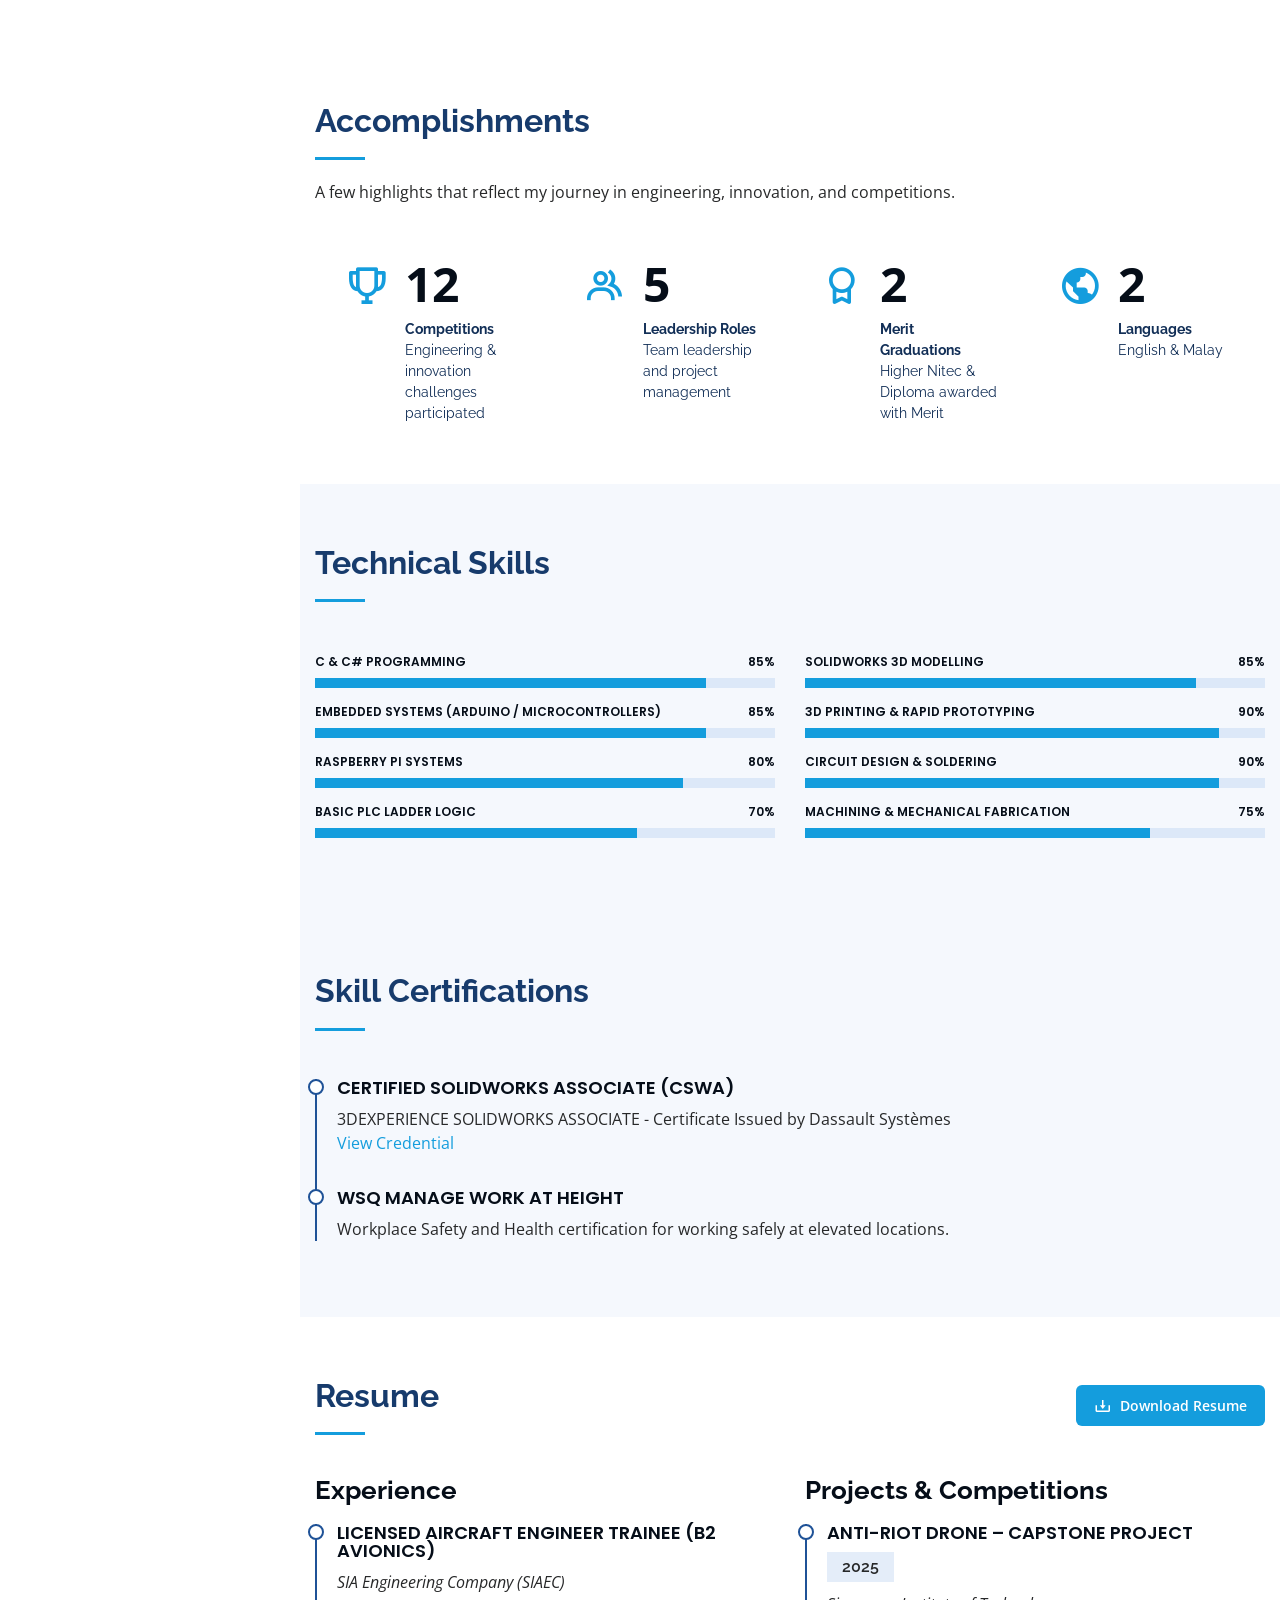
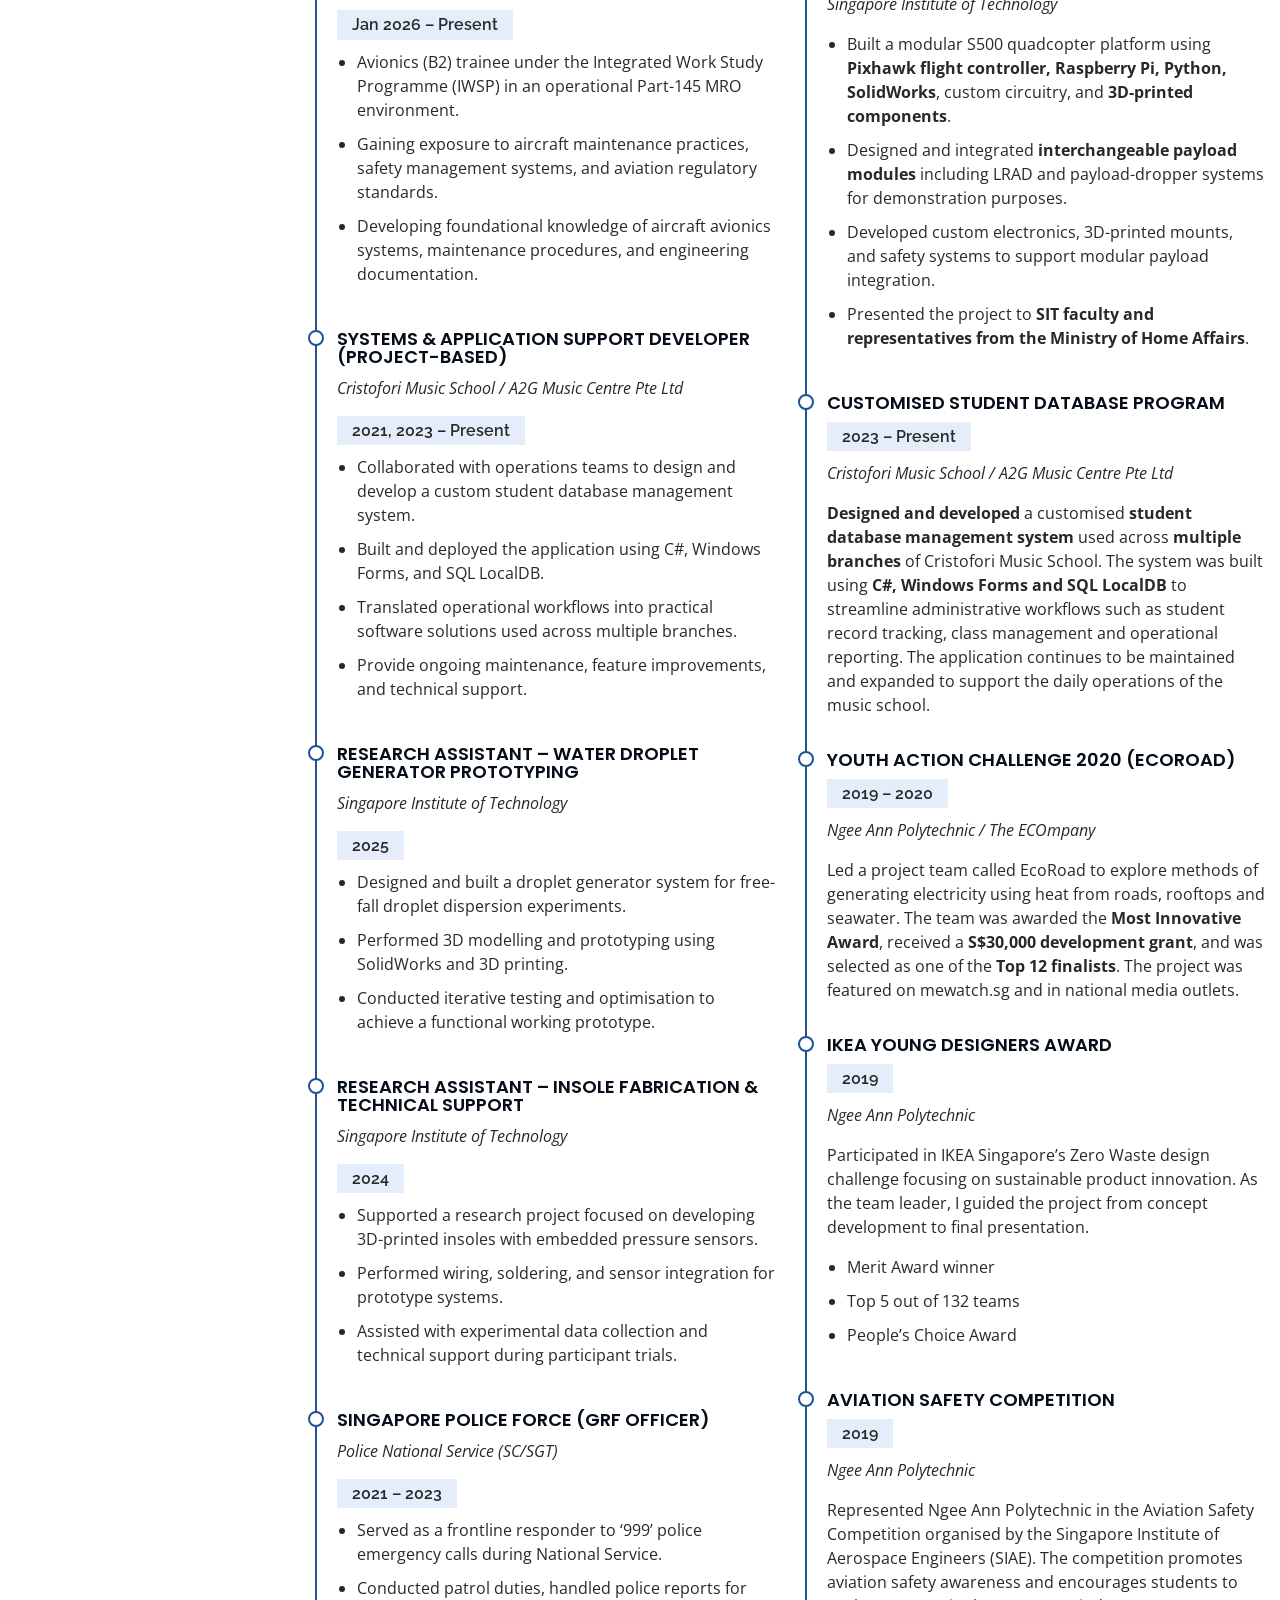
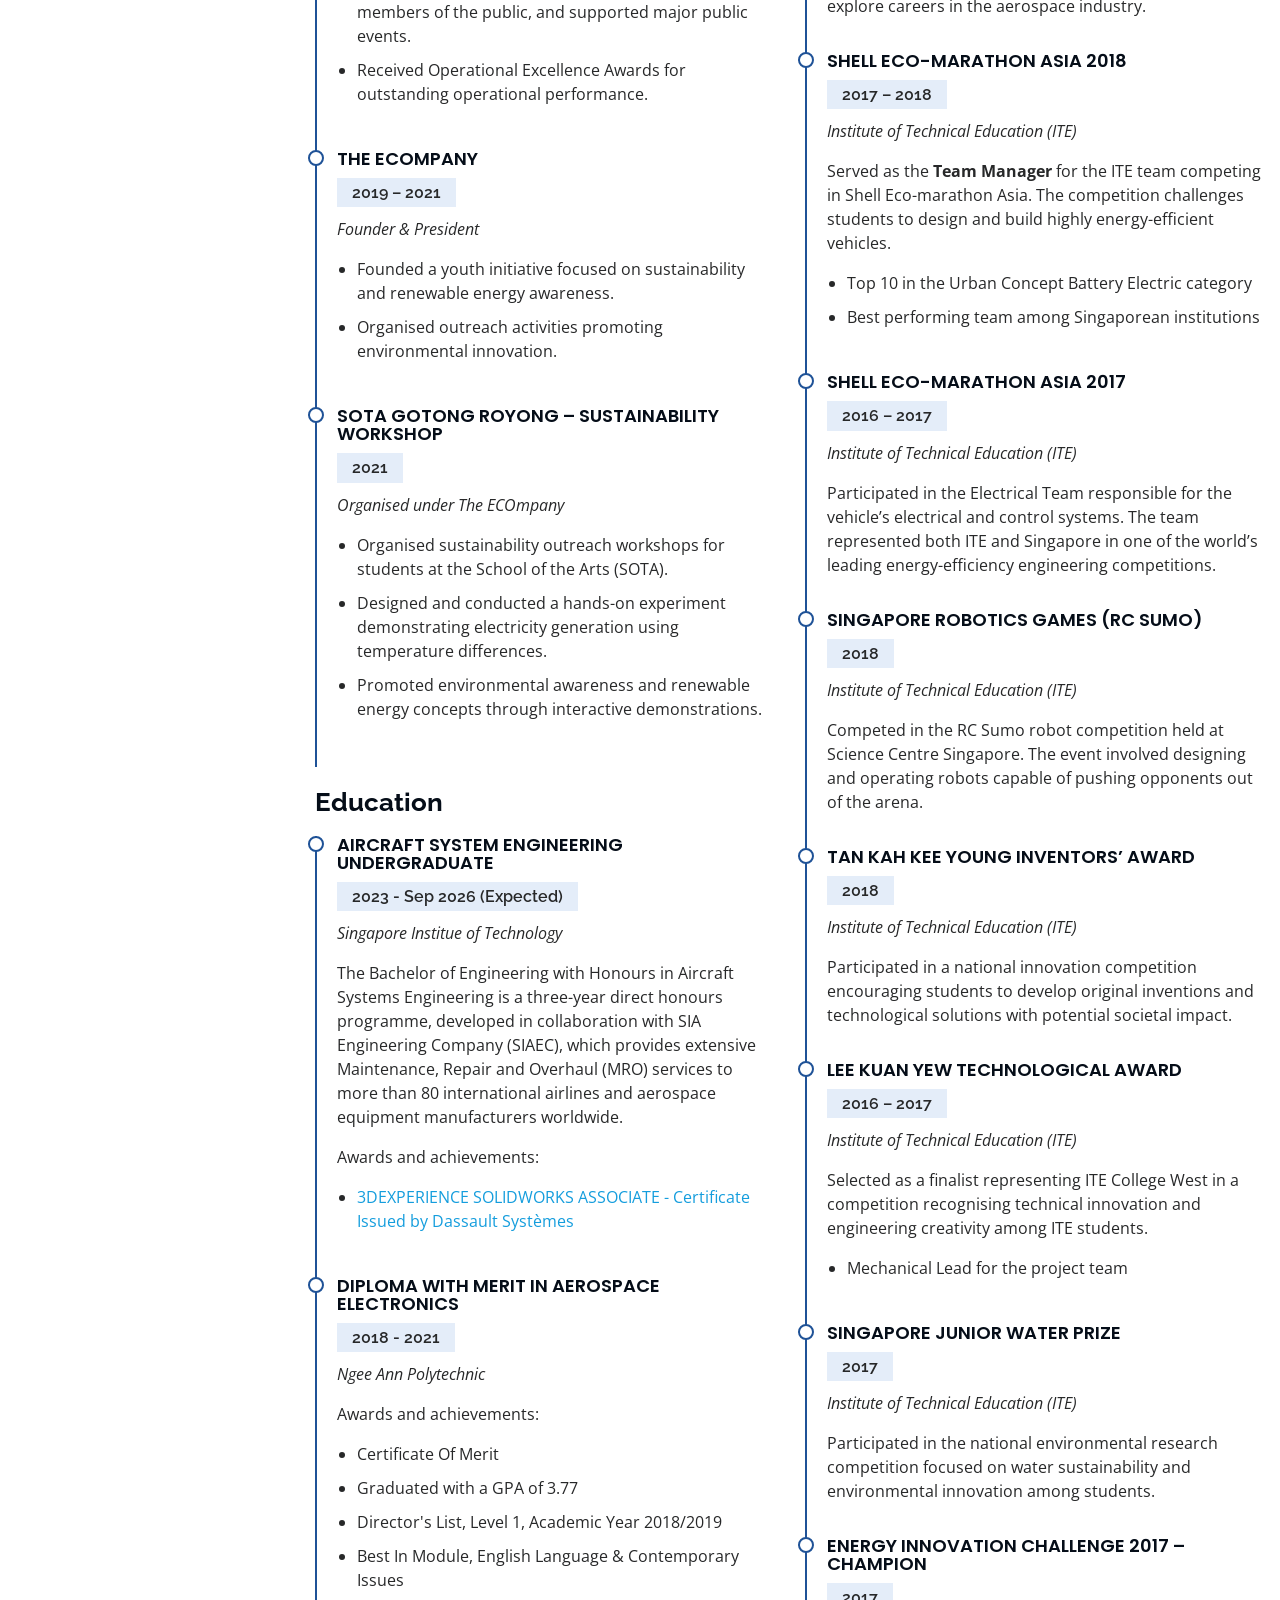
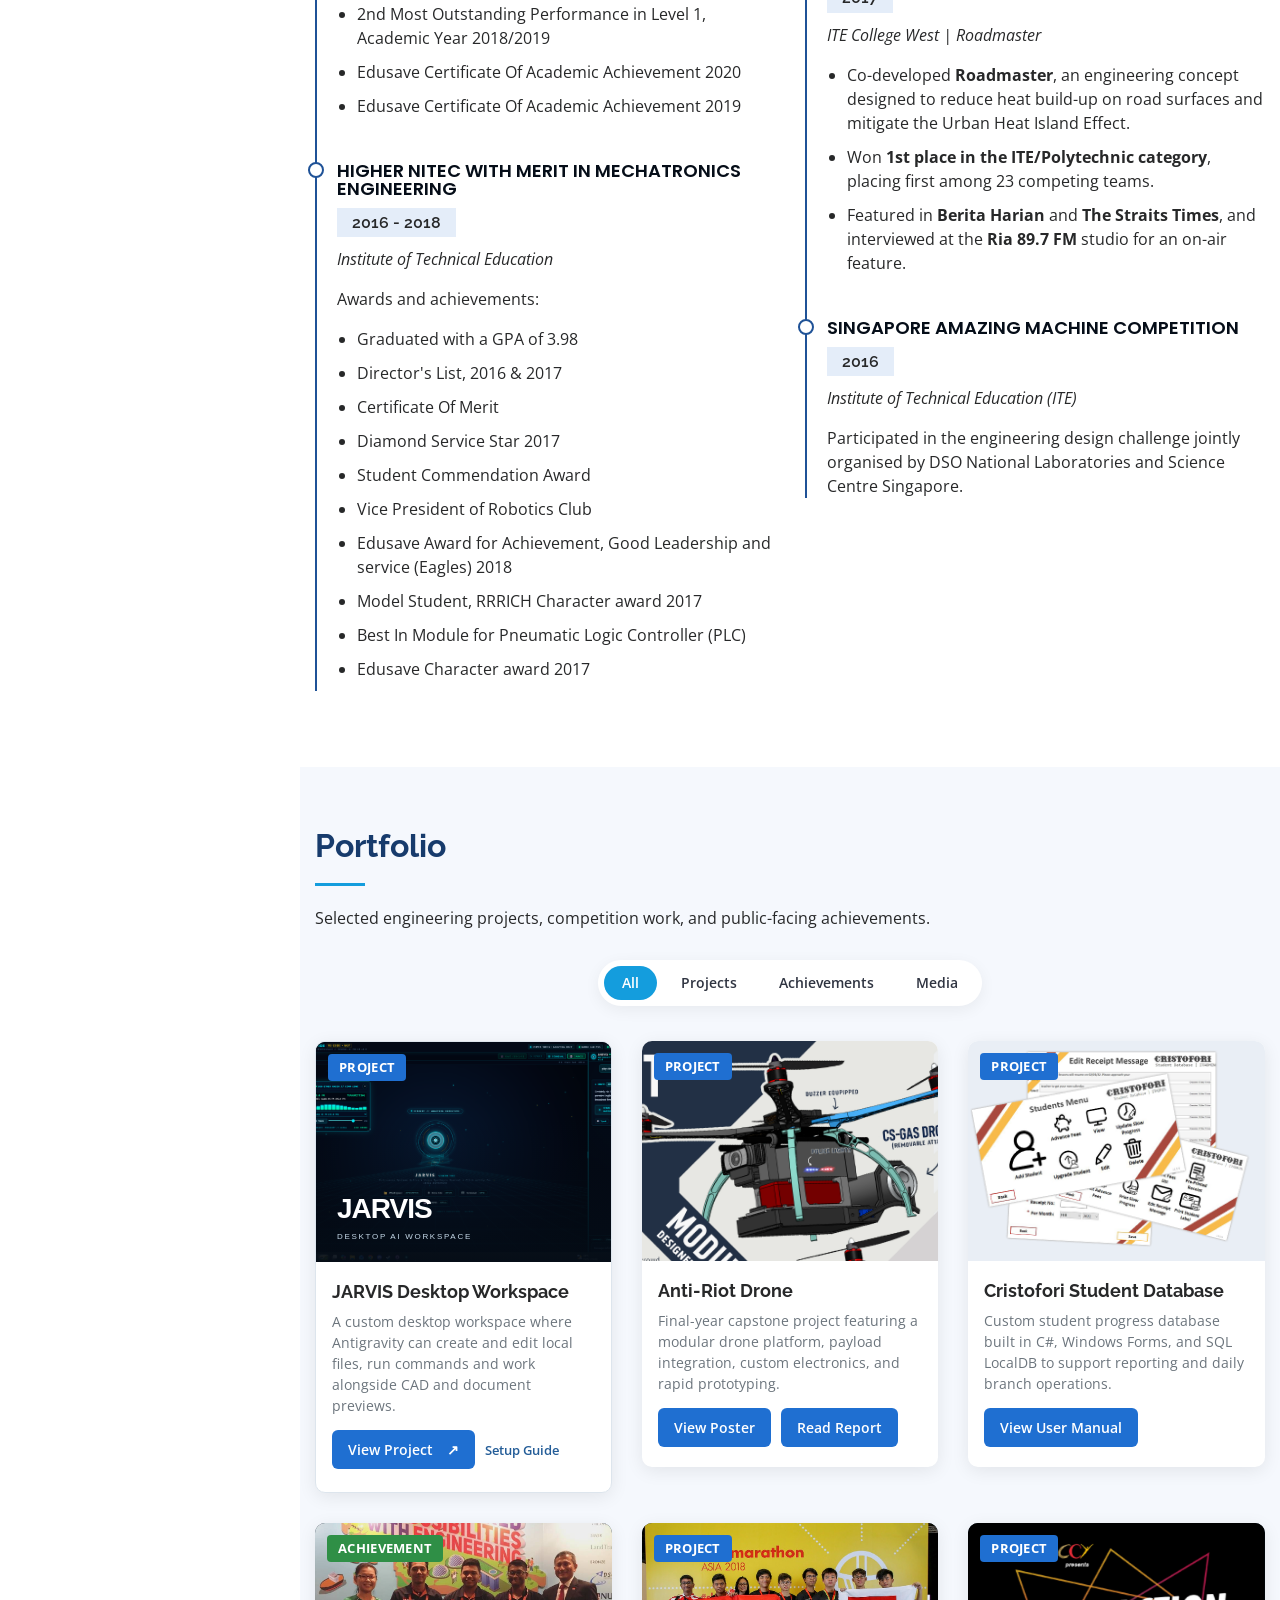
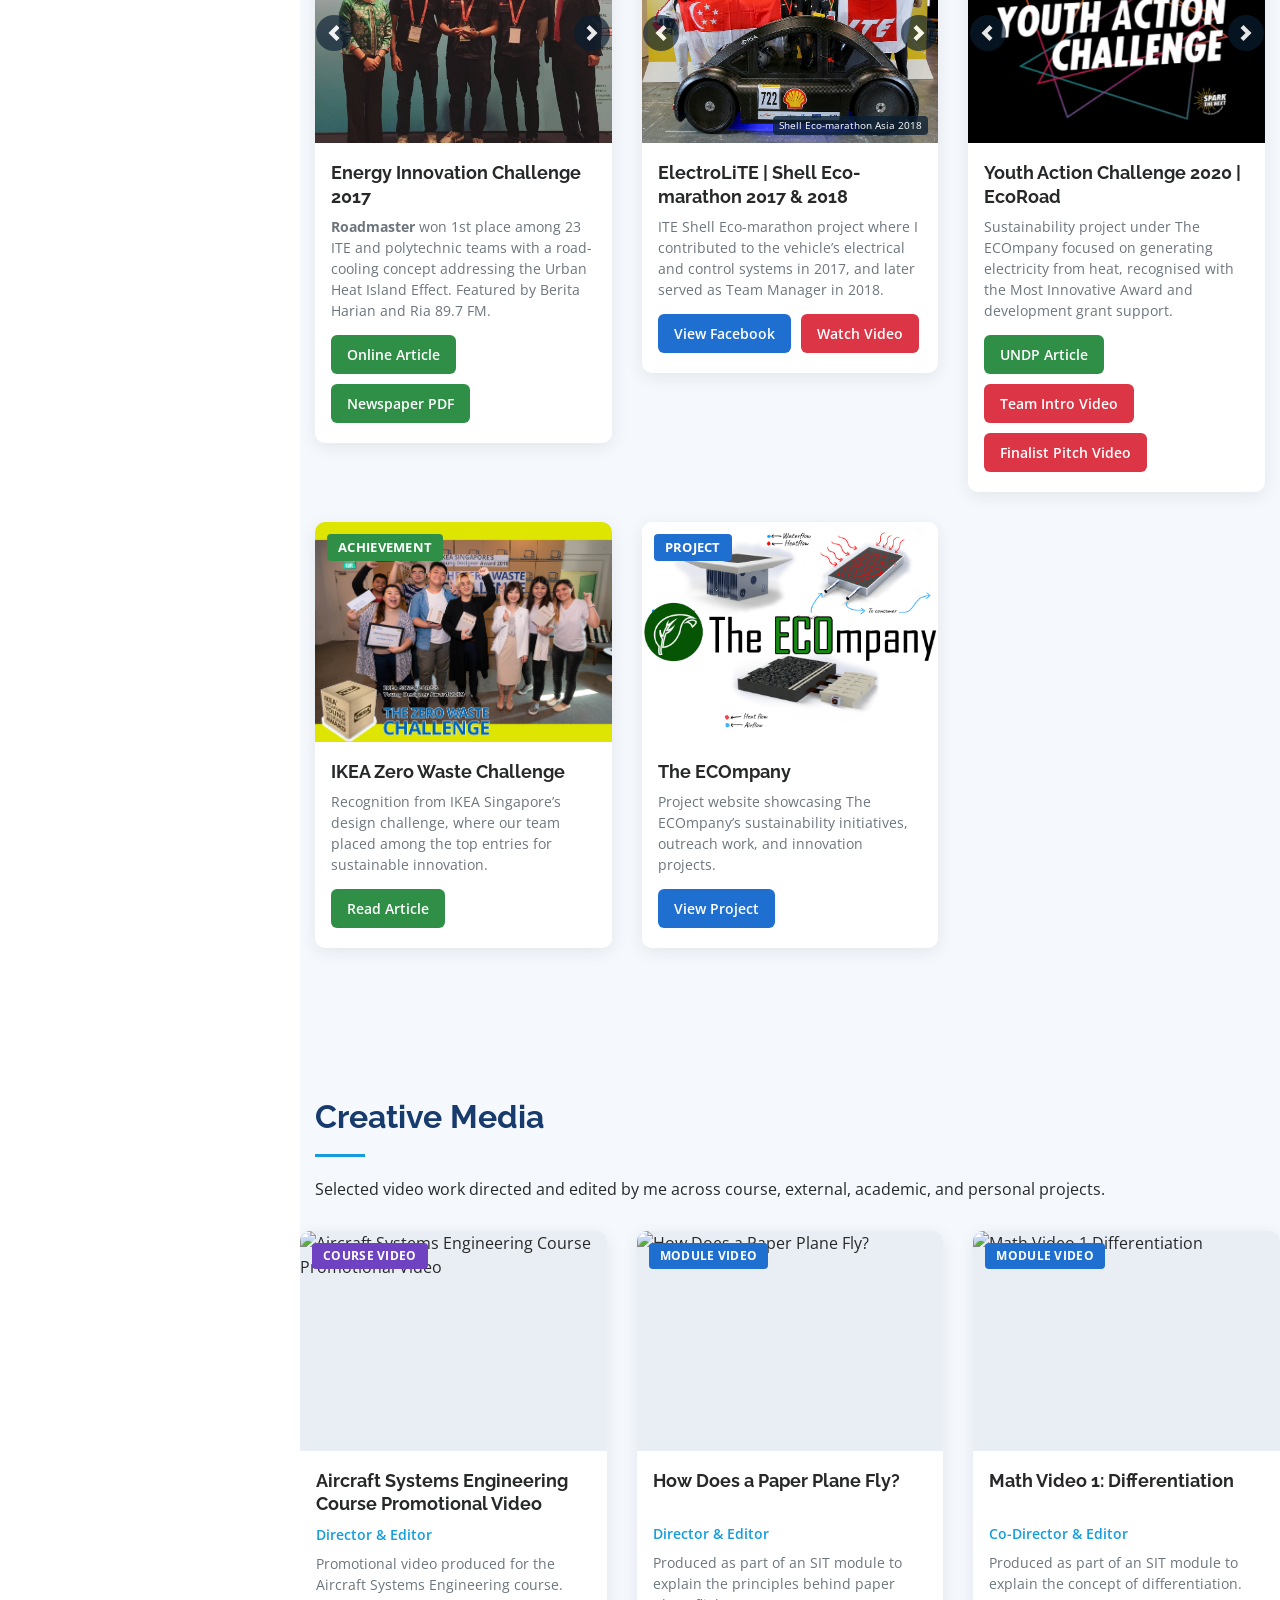
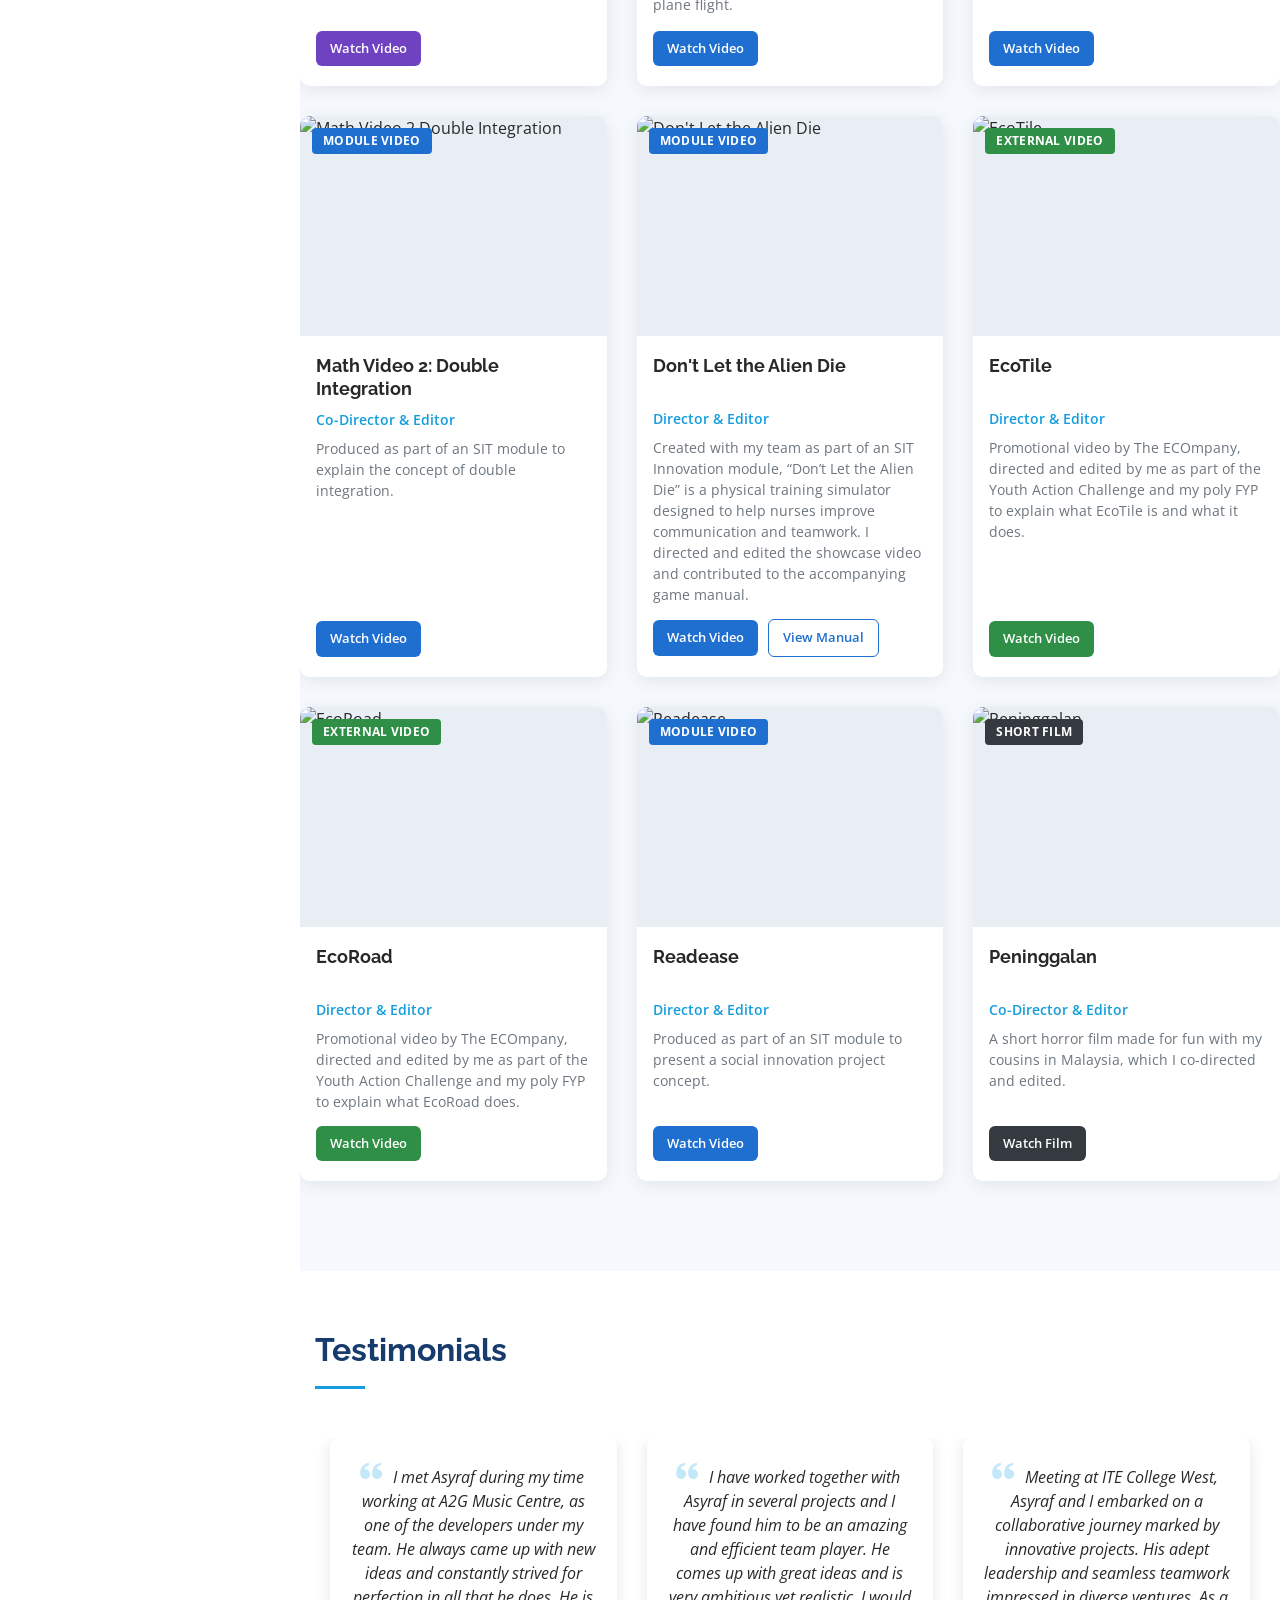
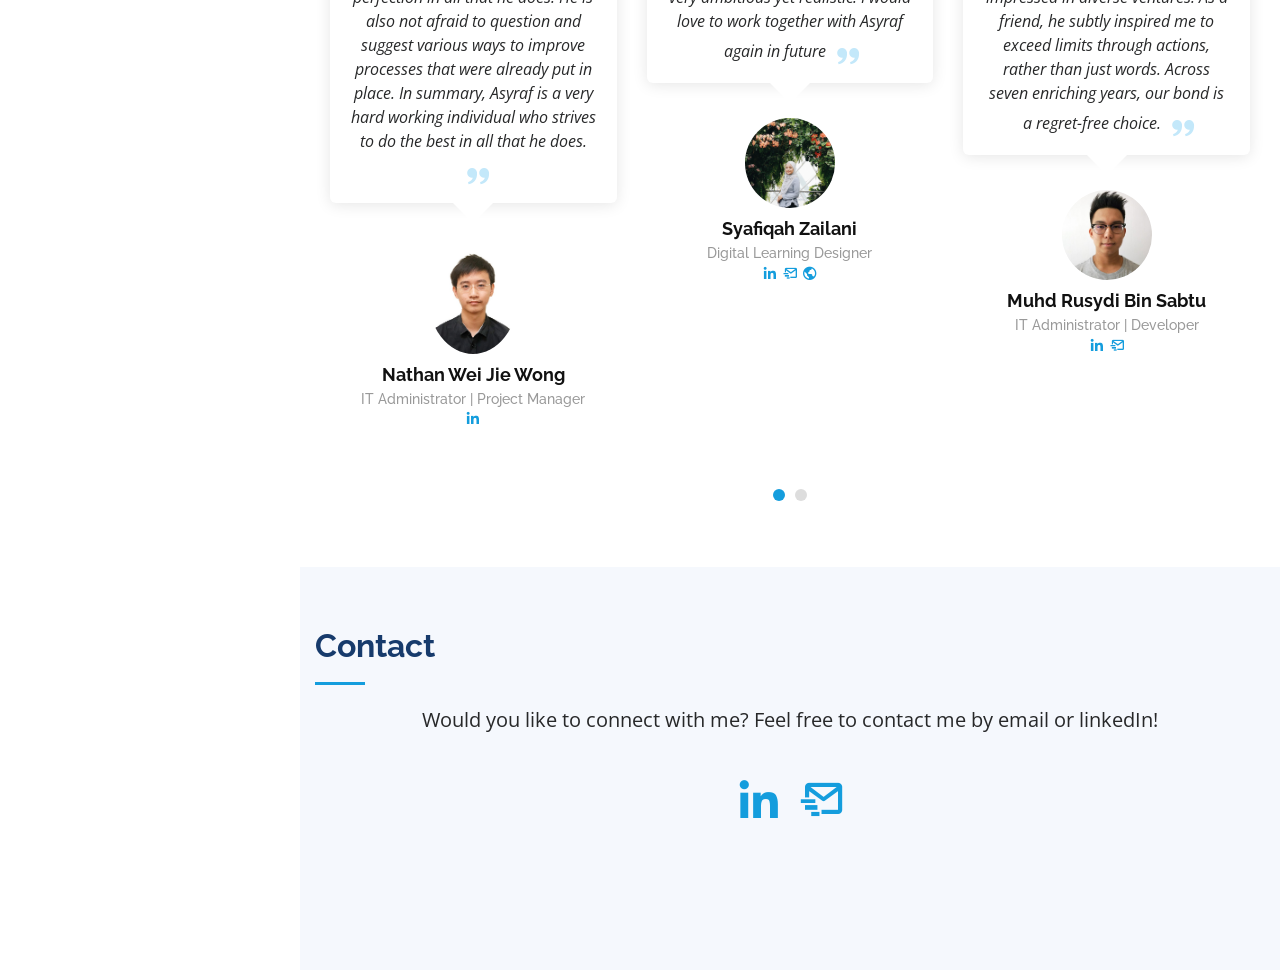
==== commit ff9432cc: "JARVIS Update added in JARVIS project" ====
--- a/index.html
+++ b/index.html
@@ -1,4 +1,4 @@
-<!DOCTYPE html>
+﻿<!DOCTYPE html>
 <html lang="en">
 
 <head>
@@ -678,6 +678,25 @@
 
 		<div class="row portfolio-container" data-aos="fade-up" data-aos-delay="100">
 
+		  <!-- JARVIS: personal desktop interface project -->
+          <div class="col-lg-4 col-md-6 portfolio-item filter-project">
+            <article class="portfolio-card portfolio-card-jarvis" aria-labelledby="jarvis-card-title">
+              <a class="portfolio-card-image jarvis-project-cover" href="jarvis-guide.html" aria-label="Explore the JARVIS desktop workspace project">
+                <img src="assets/img/jarvis/jarvis-ai-widgets.png" width="1919" height="1078" loading="lazy" alt="JARVIS application with its AI assistant and radio widget.">
+                <span class="portfolio-badge badge-project">PROJECT</span>
+                <span class="jarvis-cover-label" aria-hidden="true">JARVIS<span>DESKTOP AI WORKSPACE</span></span>
+              </a>
+              <div class="portfolio-card-body">
+                <h3 id="jarvis-card-title">JARVIS Desktop Workspace</h3>
+                <p>A custom desktop workspace where Antigravity can create and edit local files, run commands and work alongside CAD and document previews.</p>
+                <div class="portfolio-btn-group">
+                  <a href="jarvis-guide.html" class="portfolio-btn btn-project">View Project <span aria-hidden="true">↗</span></a>
+                  <a href="jarvis-guide.html#setup" class="jarvis-setup-link">Setup Guide</a>
+                </div>
+              </div>
+            </article>
+          </div>
+
 		  <!-- Anti-Riot Drone -->
 		  <div class="col-lg-4 col-md-6 portfolio-item filter-project">
 			<div class="portfolio-card">
--- a/assets/css/style.css
+++ b/assets/css/style.css
@@ -1514,3 +1514,22 @@
     width: 100%;
 	font-size: 50px;
 }
+
+/*--------------------------------------------------------------
+# JARVIS project card — scoped to preserve the existing portfolio
+--------------------------------------------------------------*/
+.portfolio-card-jarvis { border: 1px solid #dde5ed; }
+.portfolio-card-jarvis .jarvis-project-cover { display: block; background: #06101c; color: white; text-decoration: none; }
+.portfolio-card-jarvis .jarvis-project-cover img { width: 100%; height: 100%; object-fit: cover; object-position: 44% 46%; }
+.jarvis-project-cover:after { content: ""; position: absolute; inset: 35% 0 0; background: linear-gradient(transparent, rgba(4,12,22,.95)); pointer-events: none; }
+.jarvis-project-cover .portfolio-badge { z-index: 2; }
+.jarvis-cover-label { position: absolute; bottom: 20px; left: 21px; z-index: 2; color: white; font: 650 28px/1 "Segoe UI", Arial, sans-serif; letter-spacing: -1px; }
+.jarvis-cover-label > span { display: block; margin-top: 8px; font-size: 8px; line-height: 1.4; letter-spacing: 1.7px; font-weight: 500; color: #c6d9e9; }
+.portfolio-card-jarvis .portfolio-btn { gap: 14px; }
+.portfolio-card-jarvis .jarvis-setup-link { display: inline-flex; align-items: center; min-height: 42px; padding: 7px 0; color: #245d98; font-size: 13px; font-weight: 600; text-decoration: none; }
+.portfolio-card-jarvis .jarvis-setup-link:hover { text-decoration: underline; text-underline-offset: 4px; }
+.portfolio-card-jarvis a:focus-visible { outline: 3px solid #2786dc; outline-offset: -3px; }
+@media (prefers-reduced-motion: reduce) {
+  .portfolio-card-jarvis, .portfolio-card-jarvis .portfolio-btn { transition: none; }
+  .portfolio-card-jarvis:hover, .portfolio-card-jarvis .portfolio-btn:hover { transform: none; }
+}
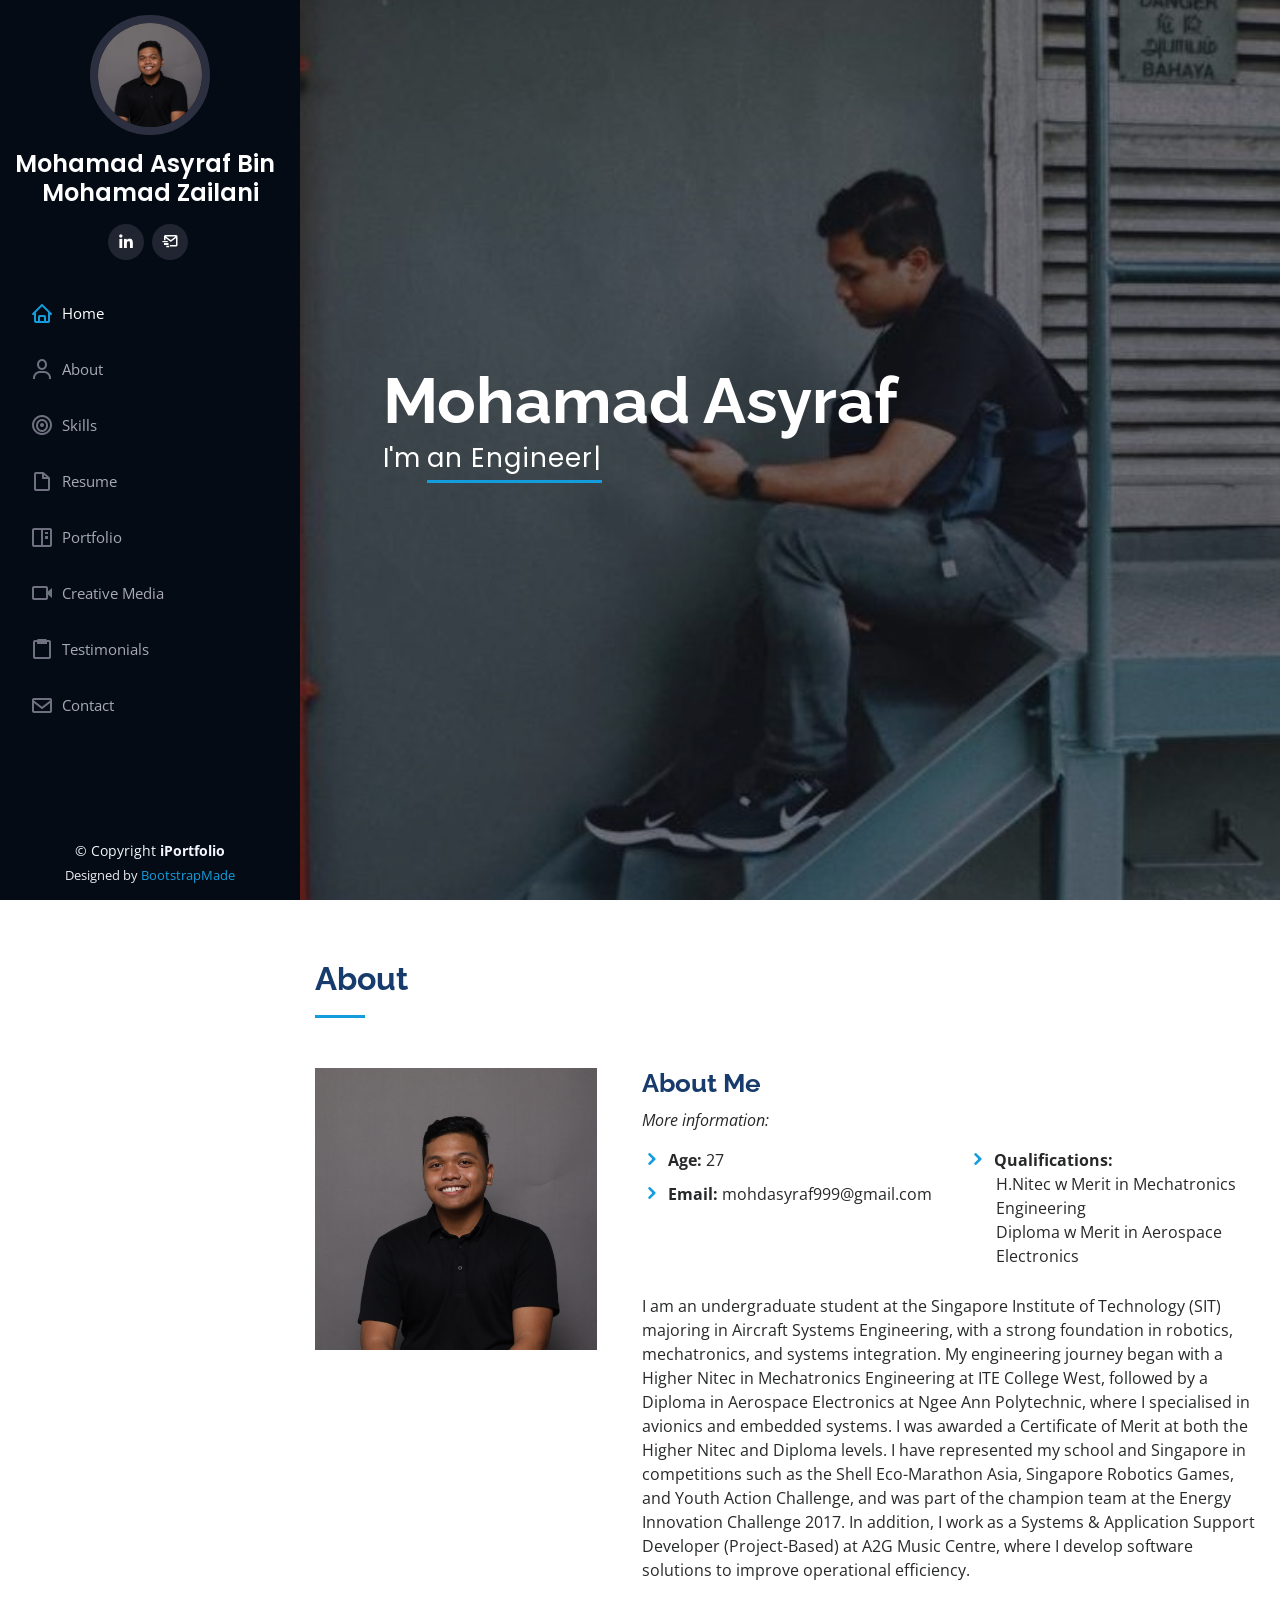
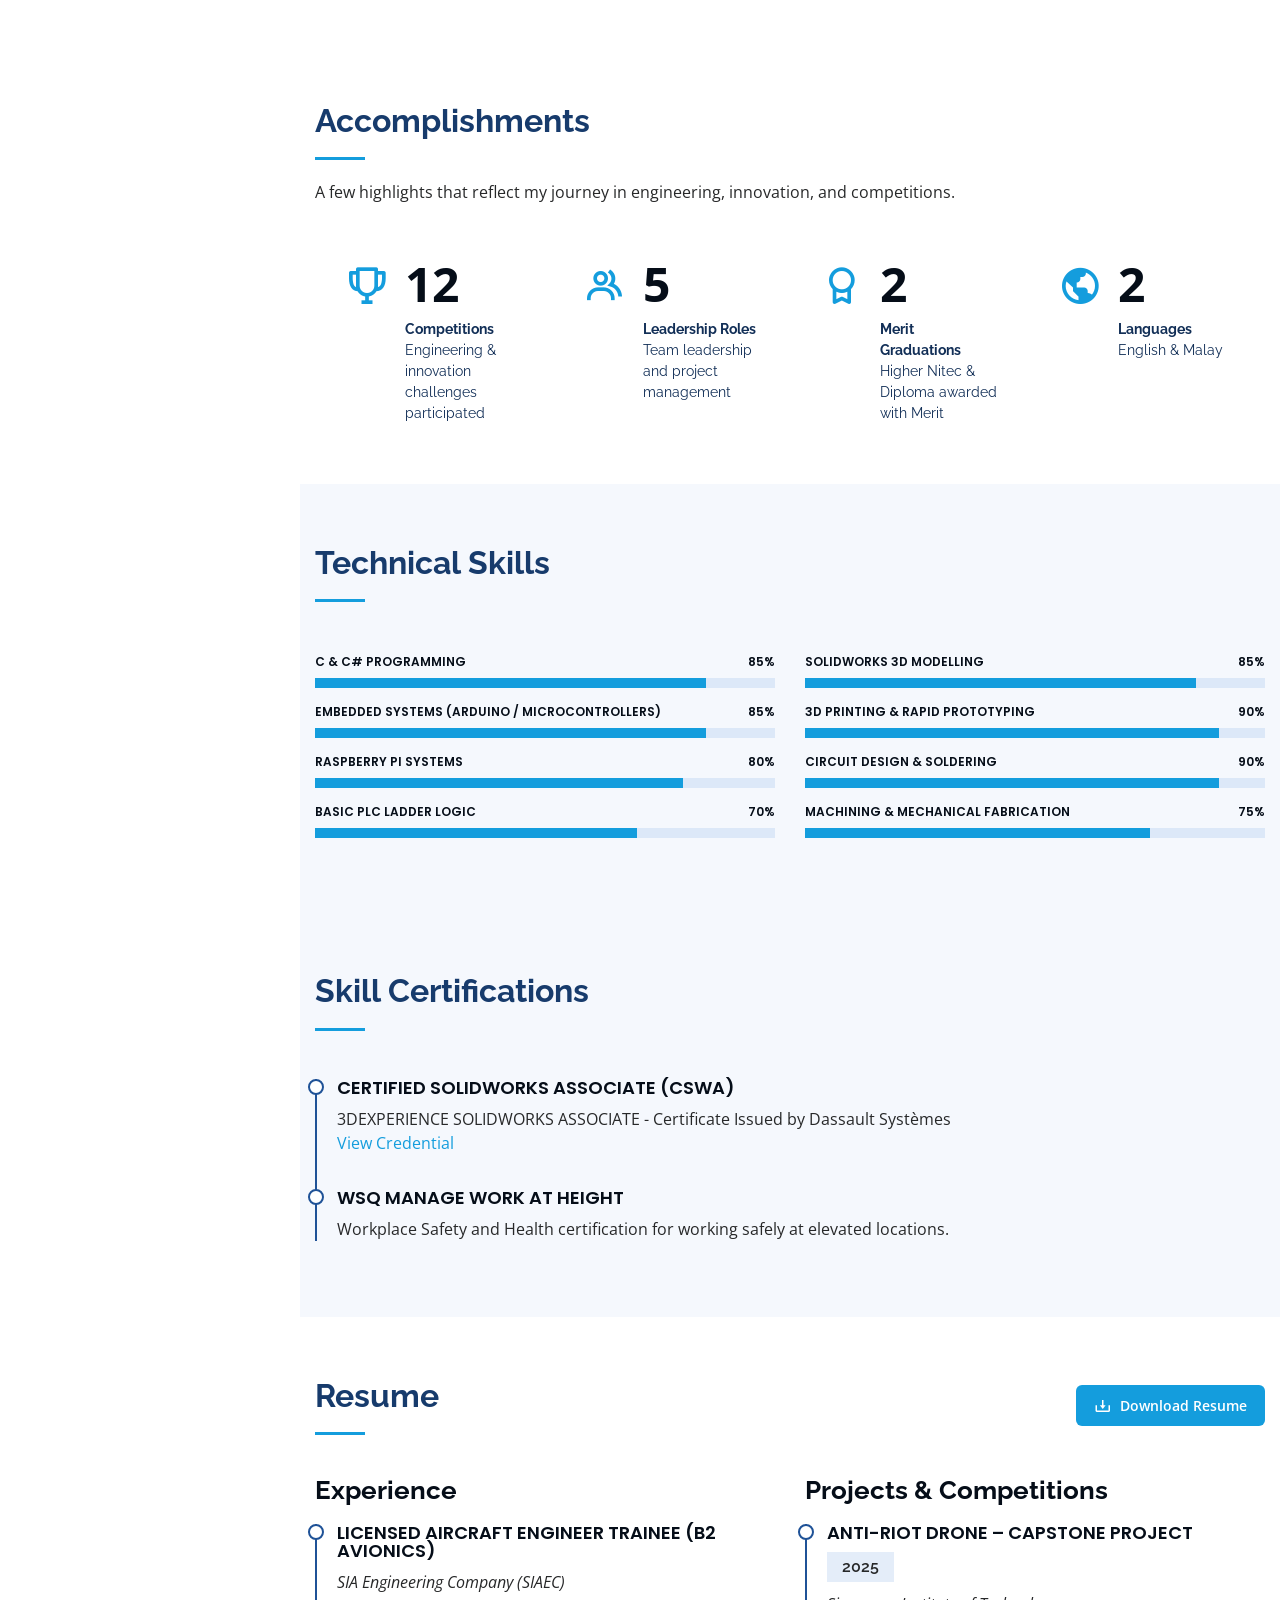
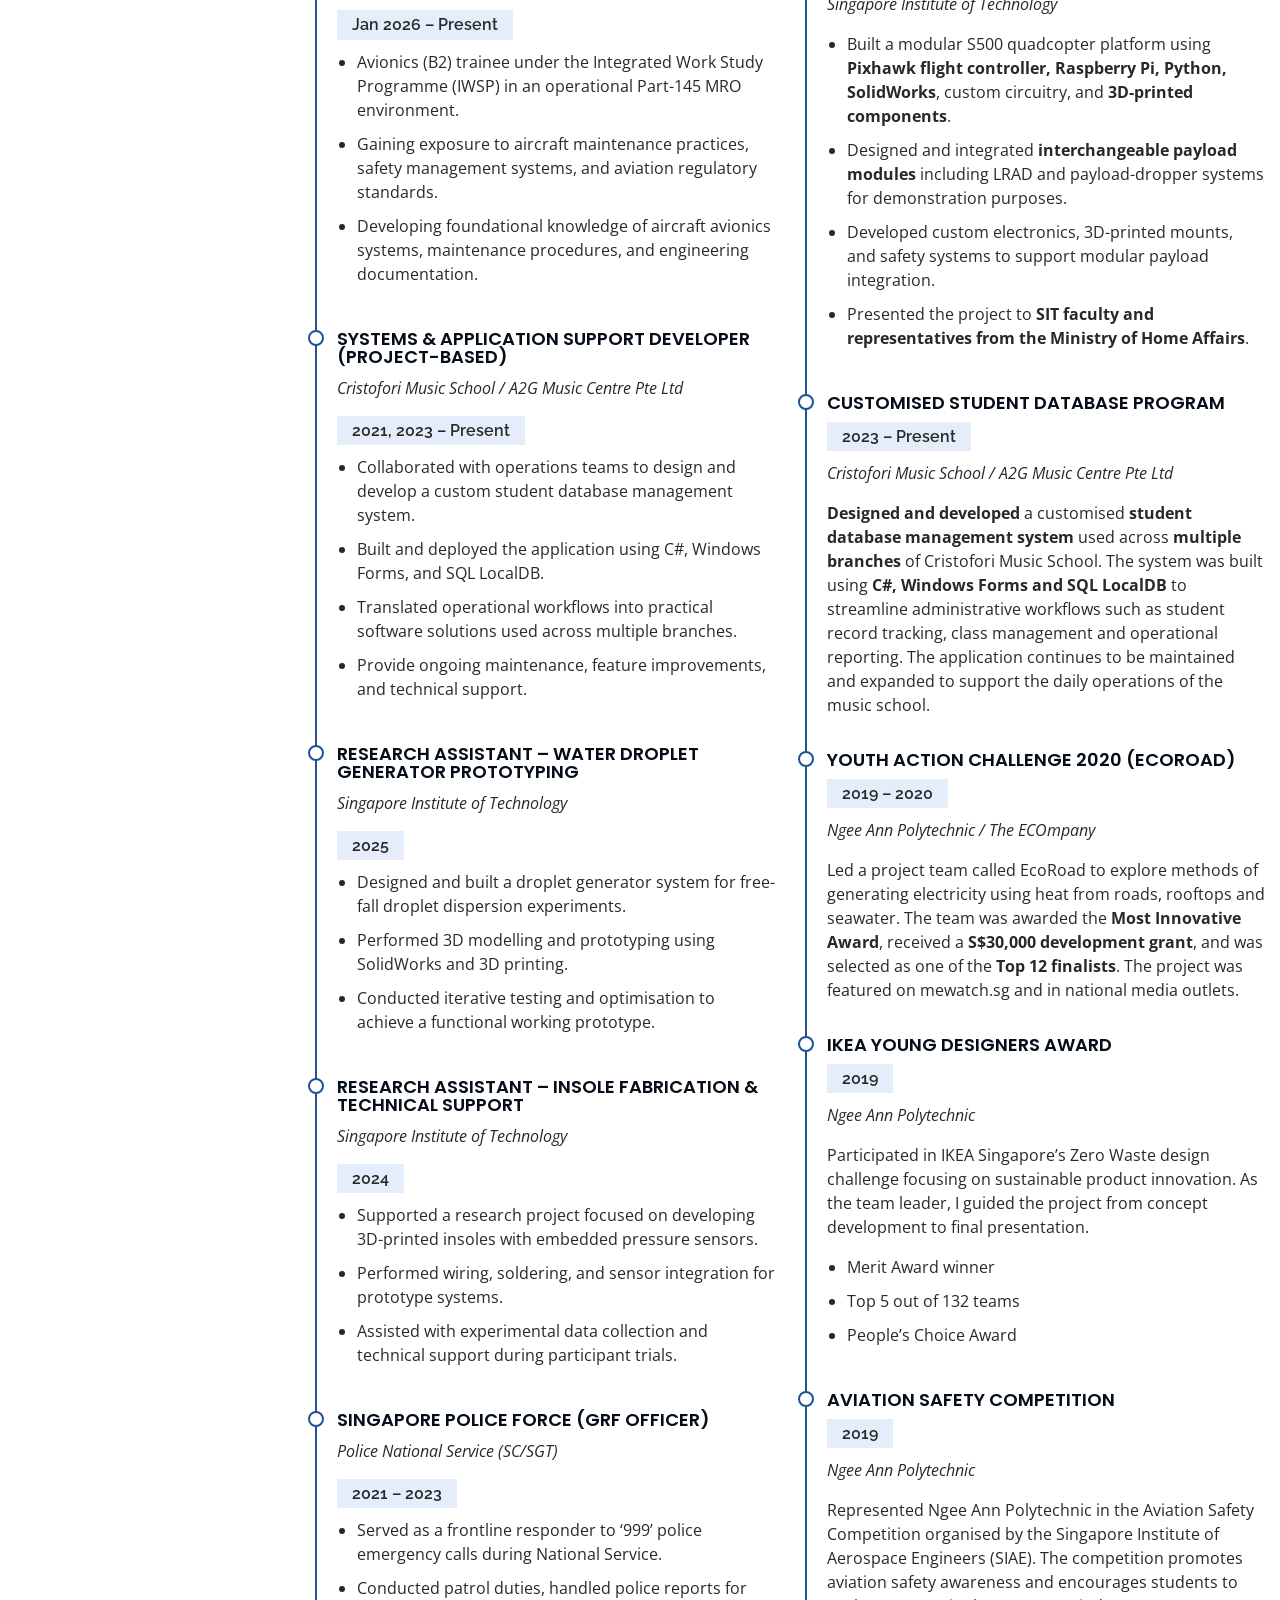
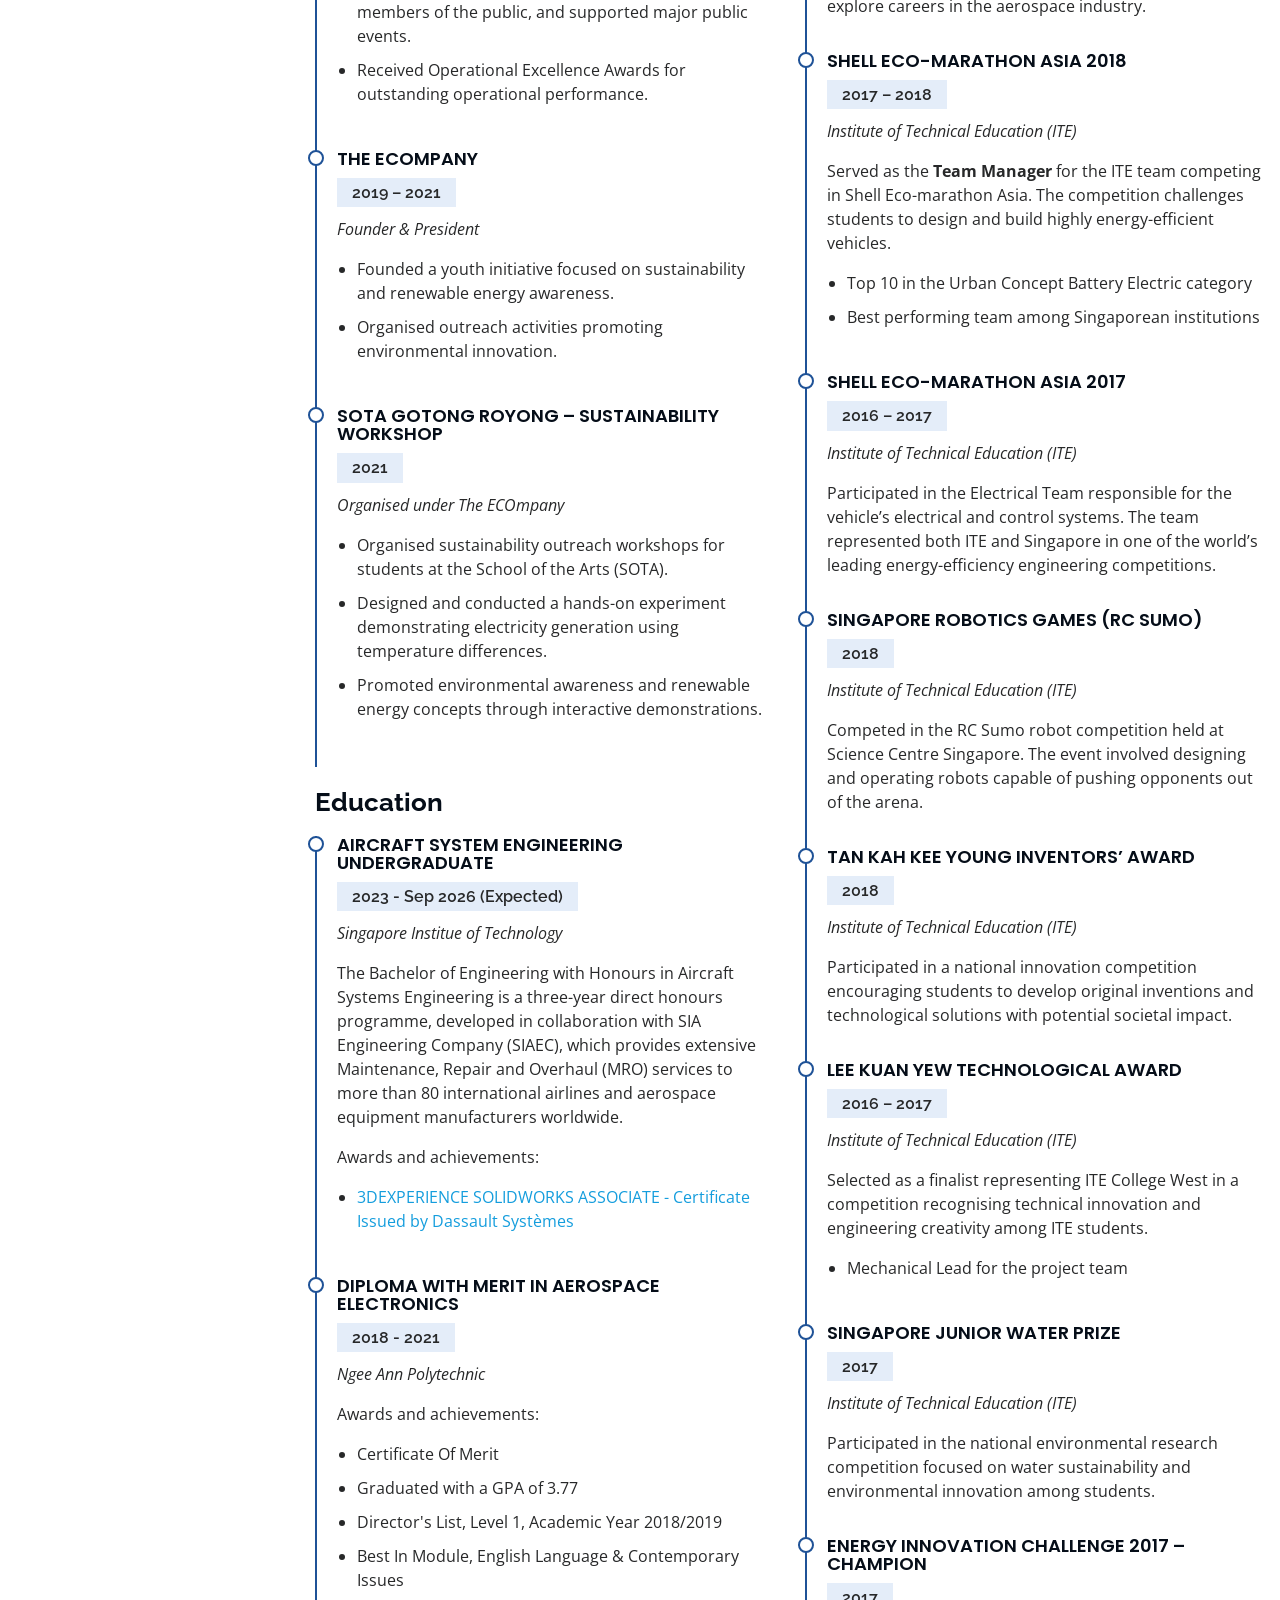
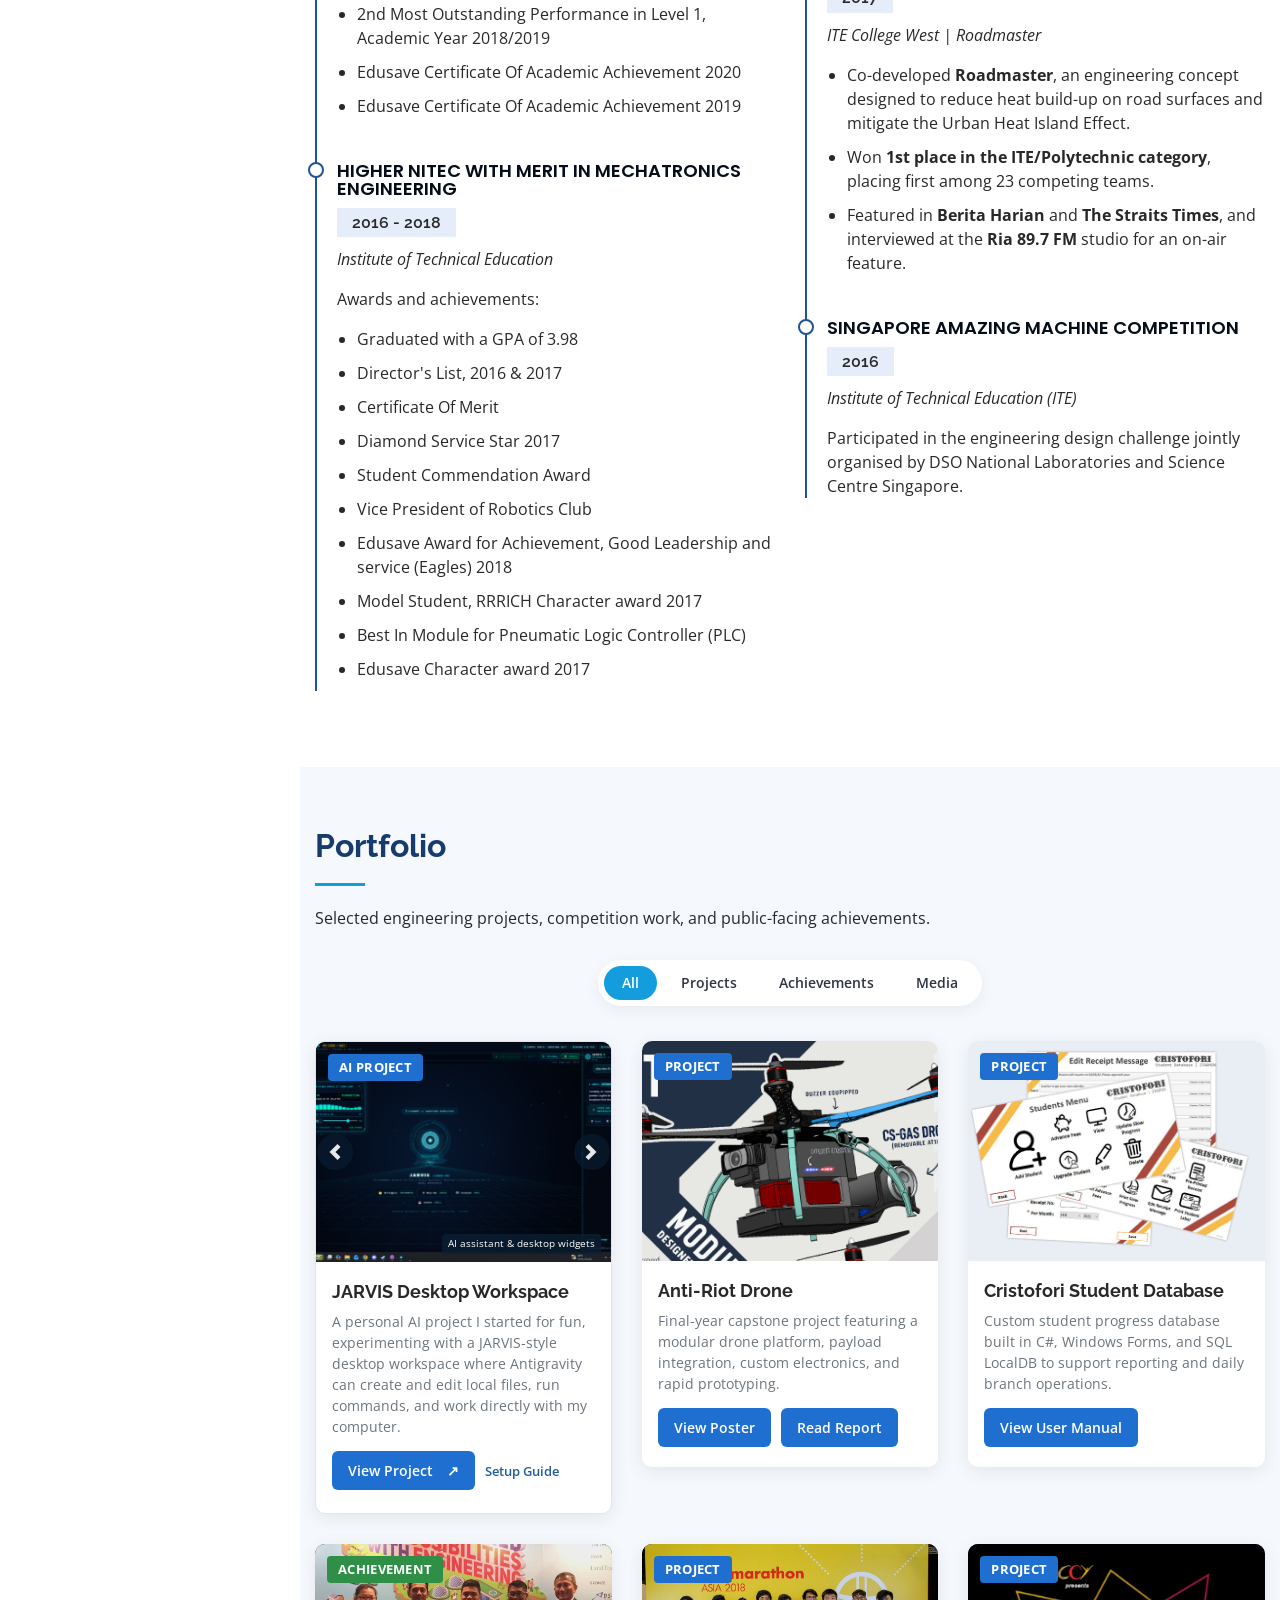
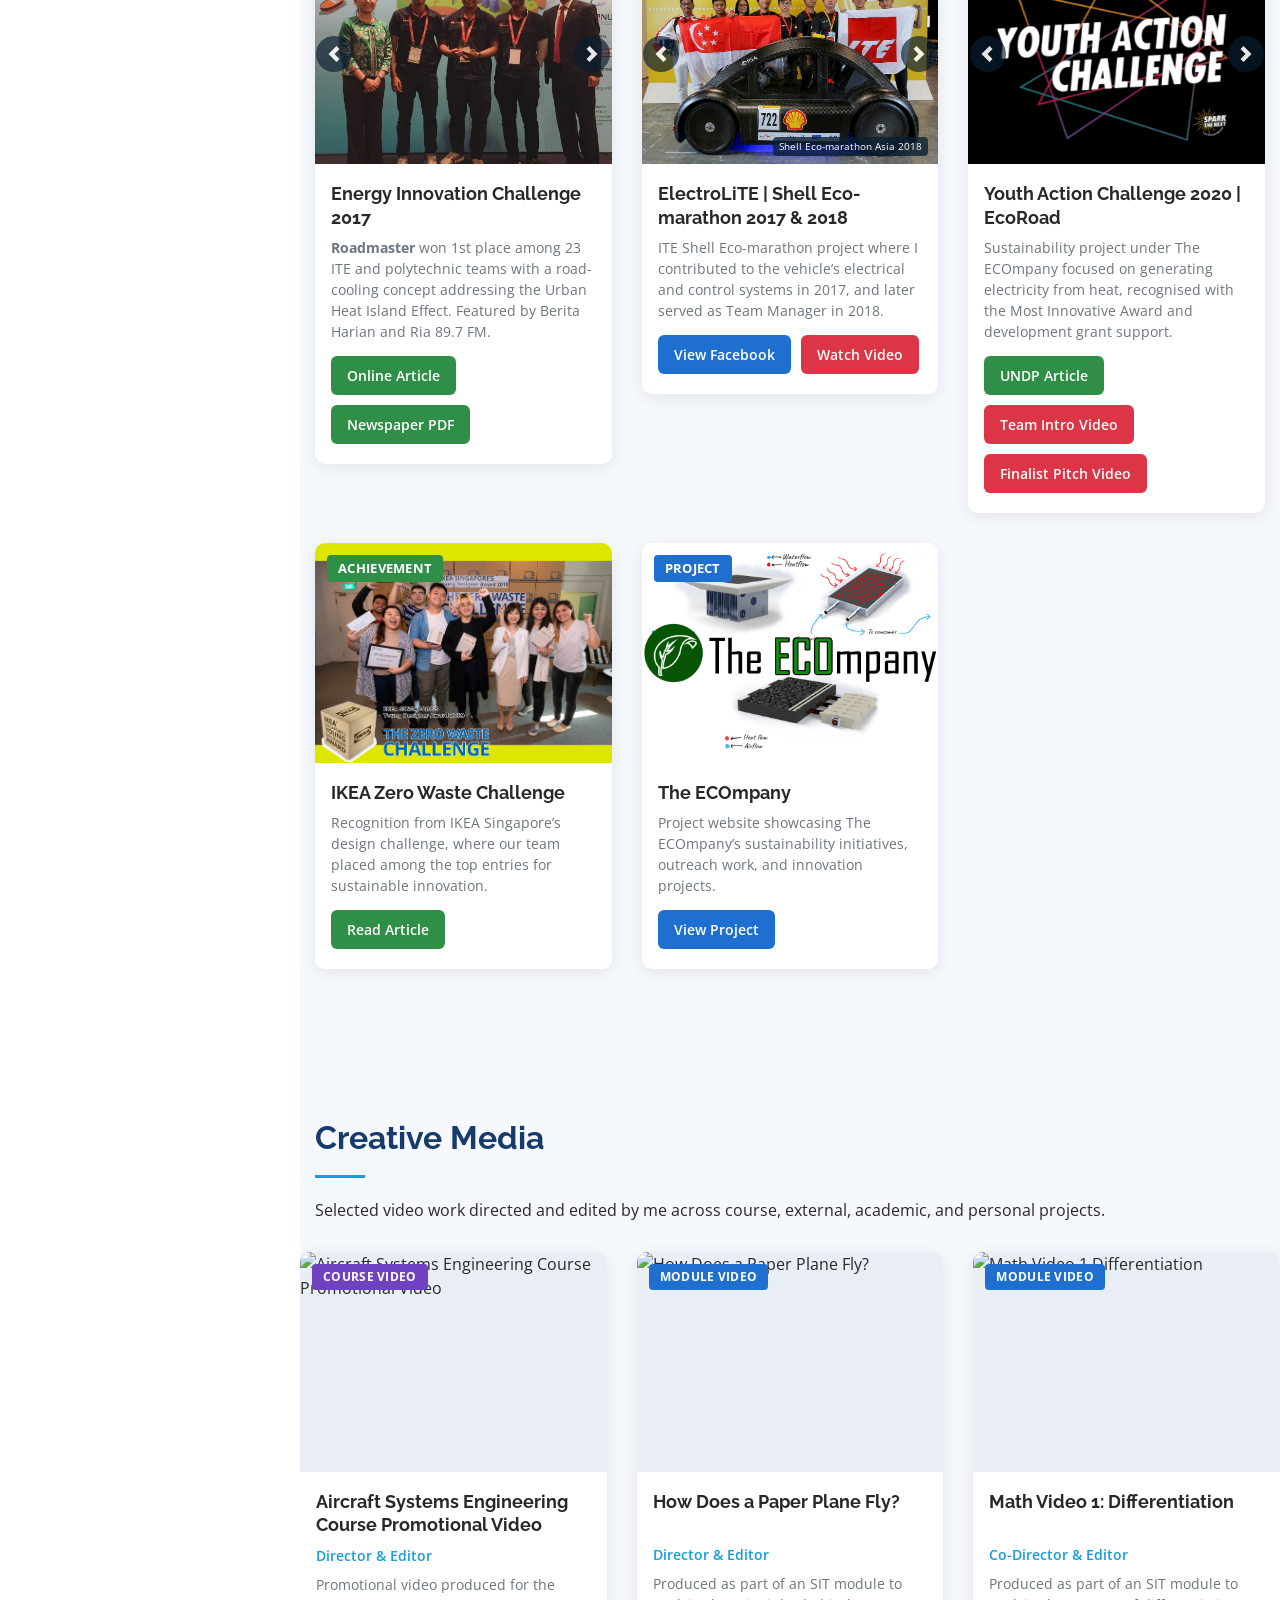
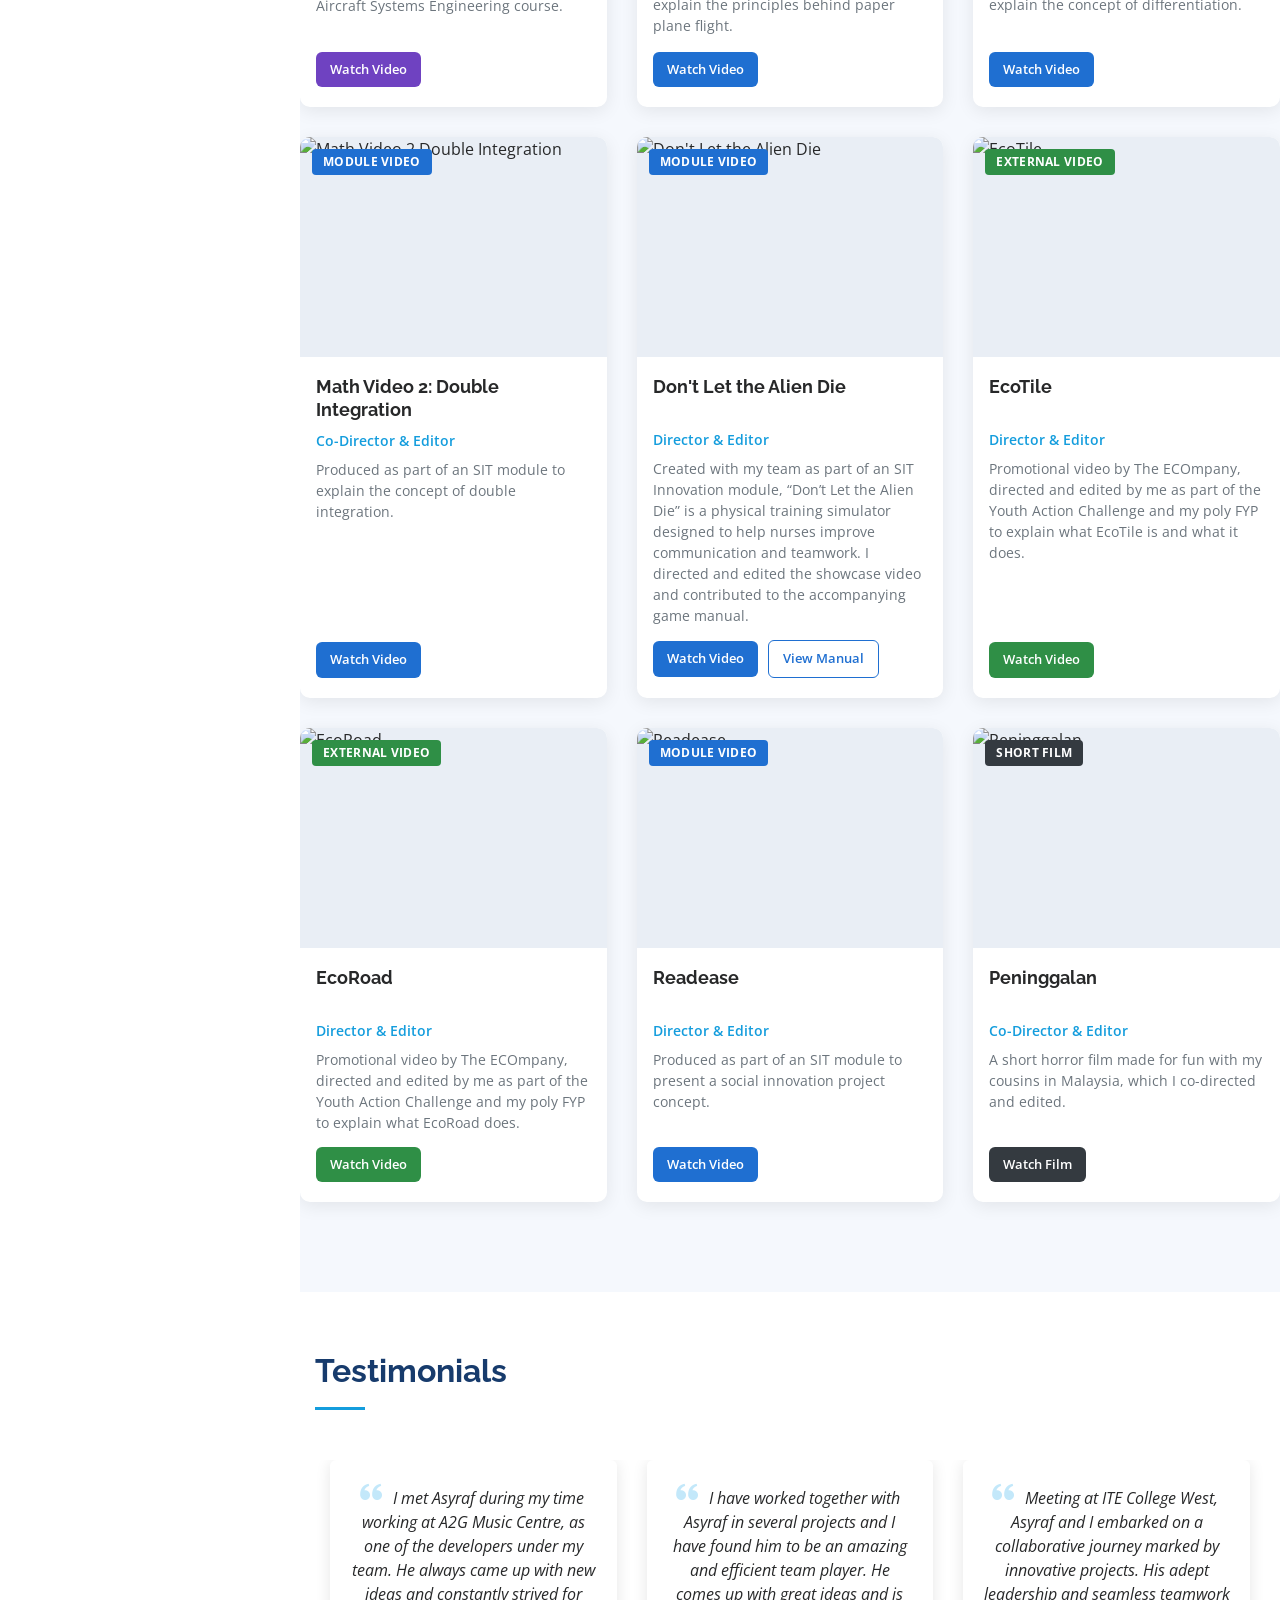
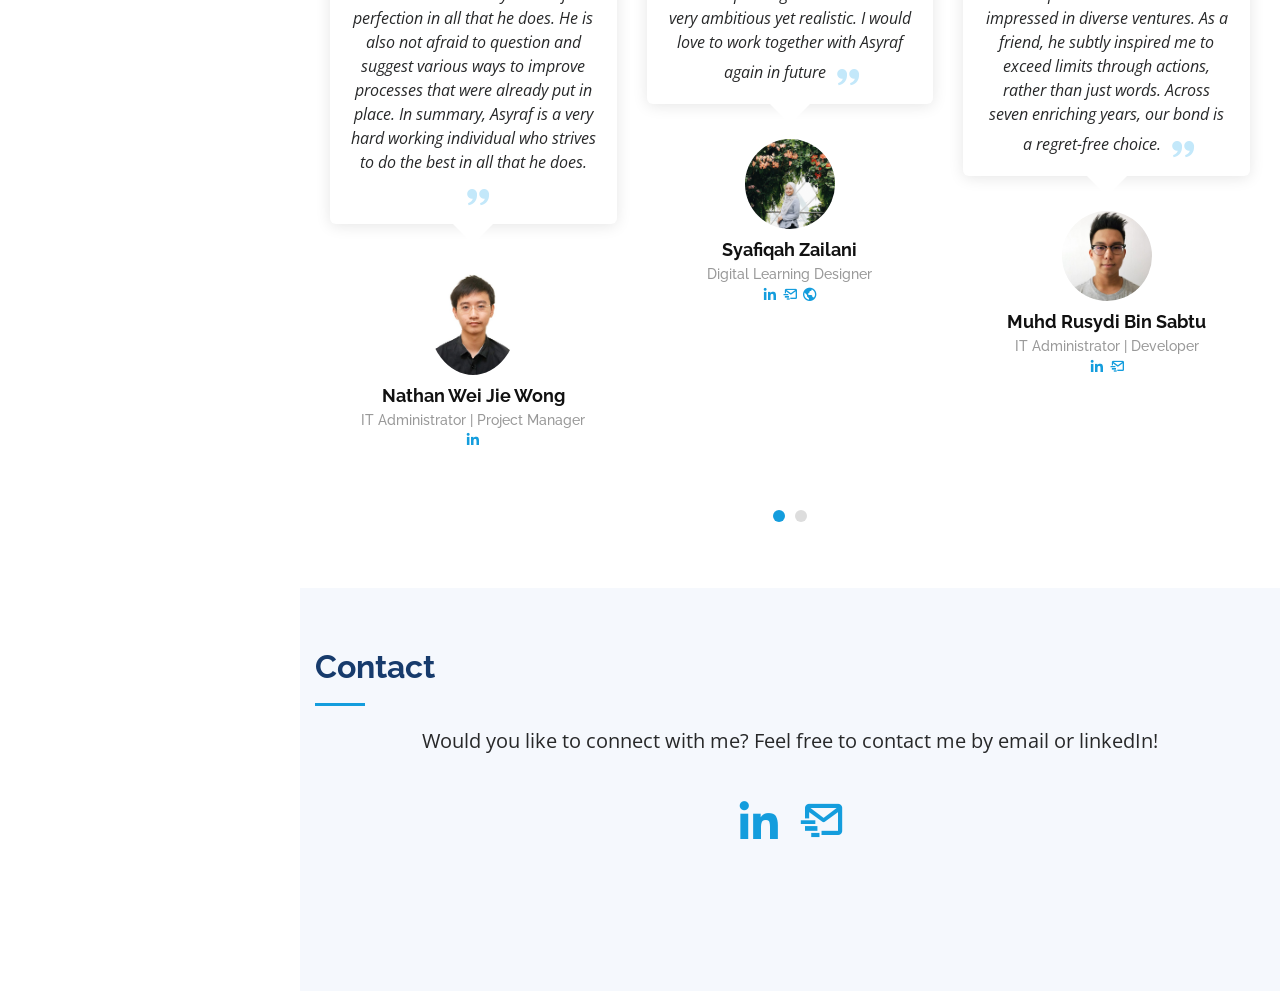
==== commit a0a4decc: "homepage update" ====
--- a/index.html
+++ b/index.html
@@ -678,17 +678,40 @@
 
 		<div class="row portfolio-container" data-aos="fade-up" data-aos-delay="100">
 
-		  <!-- JARVIS: personal desktop interface project -->
+		  <!-- JARVIS: personal AI desktop project -->
           <div class="col-lg-4 col-md-6 portfolio-item filter-project">
             <article class="portfolio-card portfolio-card-jarvis" aria-labelledby="jarvis-card-title">
-              <a class="portfolio-card-image jarvis-project-cover" href="jarvis-guide.html" aria-label="Explore the JARVIS desktop workspace project">
-                <img src="assets/img/jarvis/jarvis-ai-widgets.png" width="1919" height="1078" loading="lazy" alt="JARVIS application with its AI assistant and radio widget.">
-                <span class="portfolio-badge badge-project">PROJECT</span>
-                <span class="jarvis-cover-label" aria-hidden="true">JARVIS<span>DESKTOP AI WORKSPACE</span></span>
-              </a>
+              <div class="portfolio-card-image portfolio-gallery jarvis-gallery">
+                <div id="jarvisCarousel" class="carousel slide" data-ride="carousel" data-interval="5000" data-pause="hover">
+                  <div class="carousel-inner">
+                    <div class="carousel-item active">
+                      <img src="assets/img/jarvis/jarvis-ai-widgets.png" class="d-block w-100" width="1919" height="1078" loading="lazy" alt="JARVIS desktop interface showing the AI assistant and desktop widgets.">
+                      <span class="portfolio-image-caption">AI assistant &amp; desktop widgets</span>
+                    </div>
+                    <div class="carousel-item">
+                      <img src="assets/img/jarvis/jarvis-cad-viewer.png" class="d-block w-100" loading="lazy" alt="JARVIS desktop interface displaying a CAD model in its integrated viewer.">
+                      <span class="portfolio-image-caption">CAD workspace</span>
+                    </div>
+                    <div class="carousel-item">
+                      <img src="assets/img/jarvis/jarvis-workspace.png" class="d-block w-100" loading="lazy" alt="JARVIS desktop workspace showing file and computer interaction tools.">
+                      <span class="portfolio-image-caption">Desktop workspace</span>
+                    </div>
+                  </div>
+
+                  <a class="carousel-control-prev" href="#jarvisCarousel" role="button" data-slide="prev" aria-label="Previous JARVIS screenshot">
+                    <span class="carousel-control-prev-icon" aria-hidden="true"></span>
+                    <span class="sr-only">Previous</span>
+                  </a>
+                  <a class="carousel-control-next" href="#jarvisCarousel" role="button" data-slide="next" aria-label="Next JARVIS screenshot">
+                    <span class="carousel-control-next-icon" aria-hidden="true"></span>
+                    <span class="sr-only">Next</span>
+                  </a>
+                </div>
+                <span class="portfolio-badge badge-project">AI PROJECT</span>
+              </div>
               <div class="portfolio-card-body">
                 <h3 id="jarvis-card-title">JARVIS Desktop Workspace</h3>
-                <p>A custom desktop workspace where Antigravity can create and edit local files, run commands and work alongside CAD and document previews.</p>
+                <p>A personal AI project I started for fun, experimenting with a JARVIS-style desktop workspace where Antigravity can create and edit local files, run commands, and work directly with my computer.</p>
                 <div class="portfolio-btn-group">
                   <a href="jarvis-guide.html" class="portfolio-btn btn-project">View Project <span aria-hidden="true">↗</span></a>
                   <a href="jarvis-guide.html#setup" class="jarvis-setup-link">Setup Guide</a>
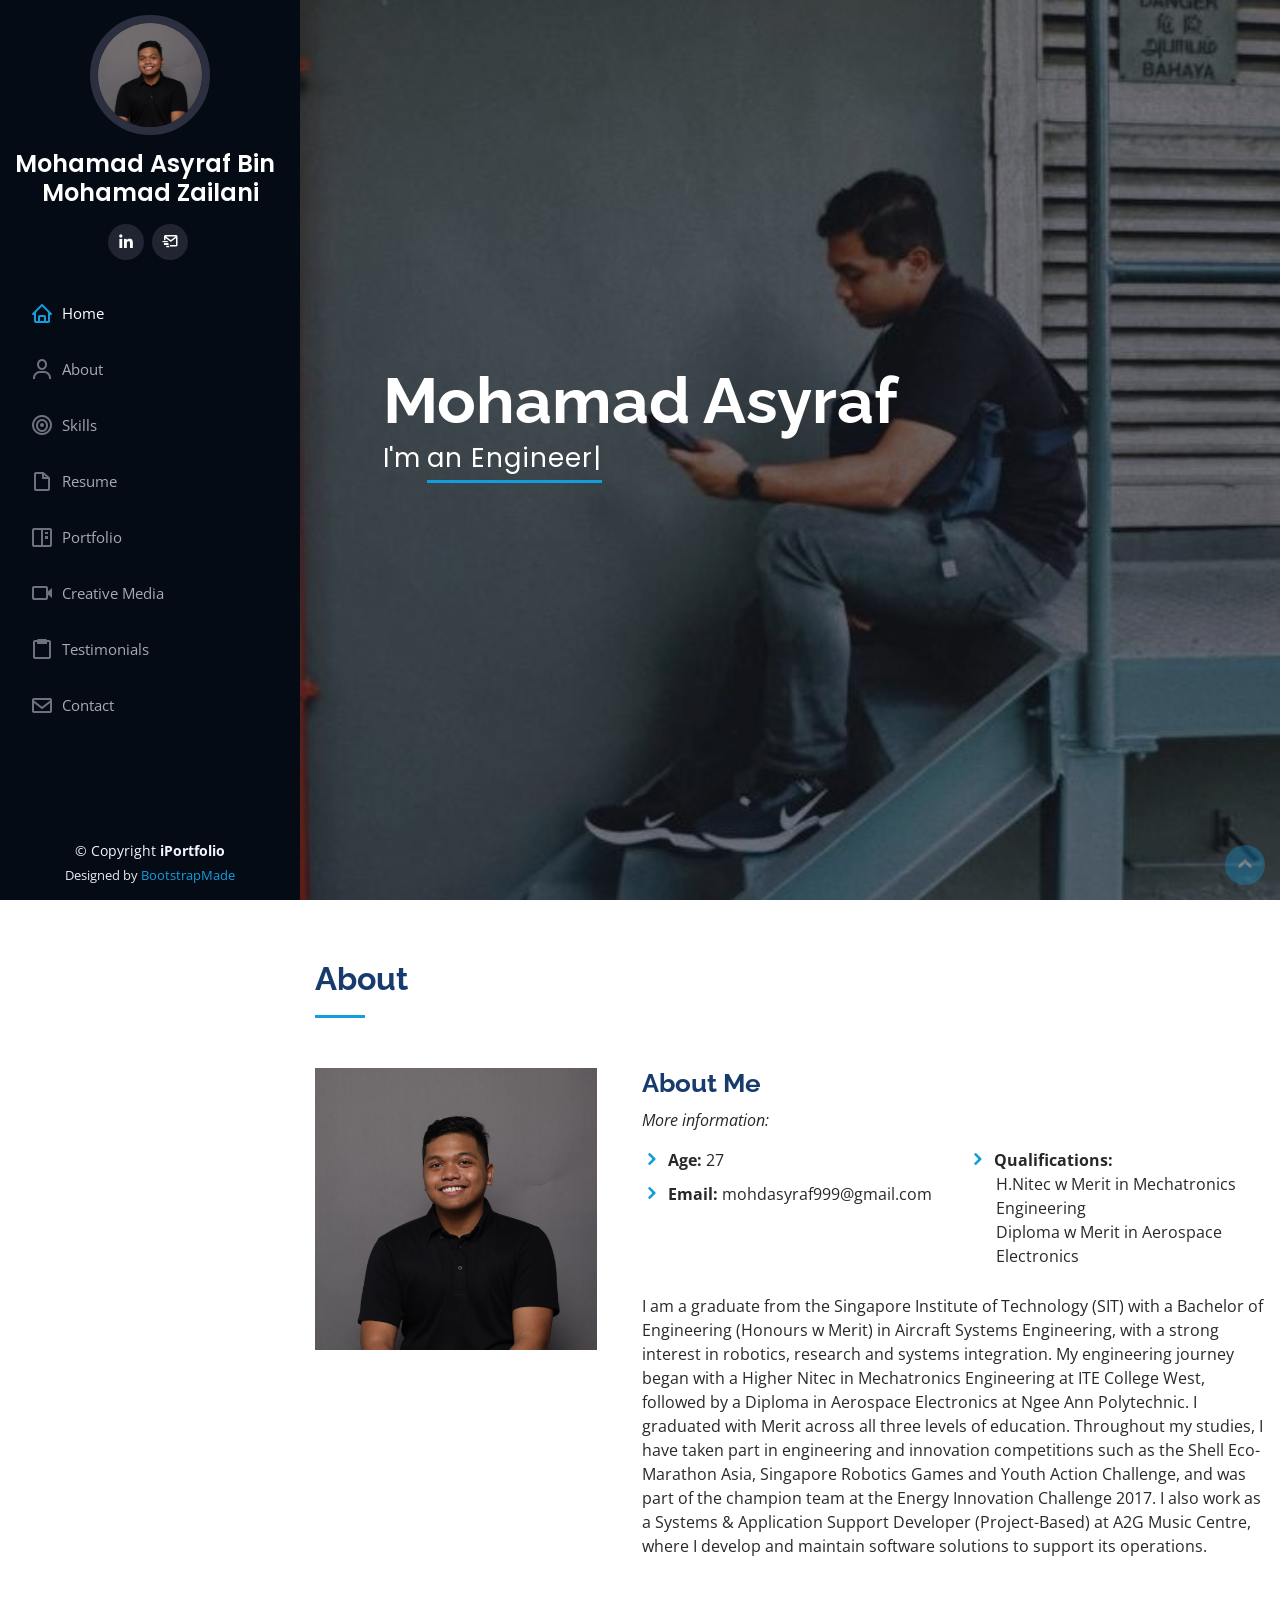
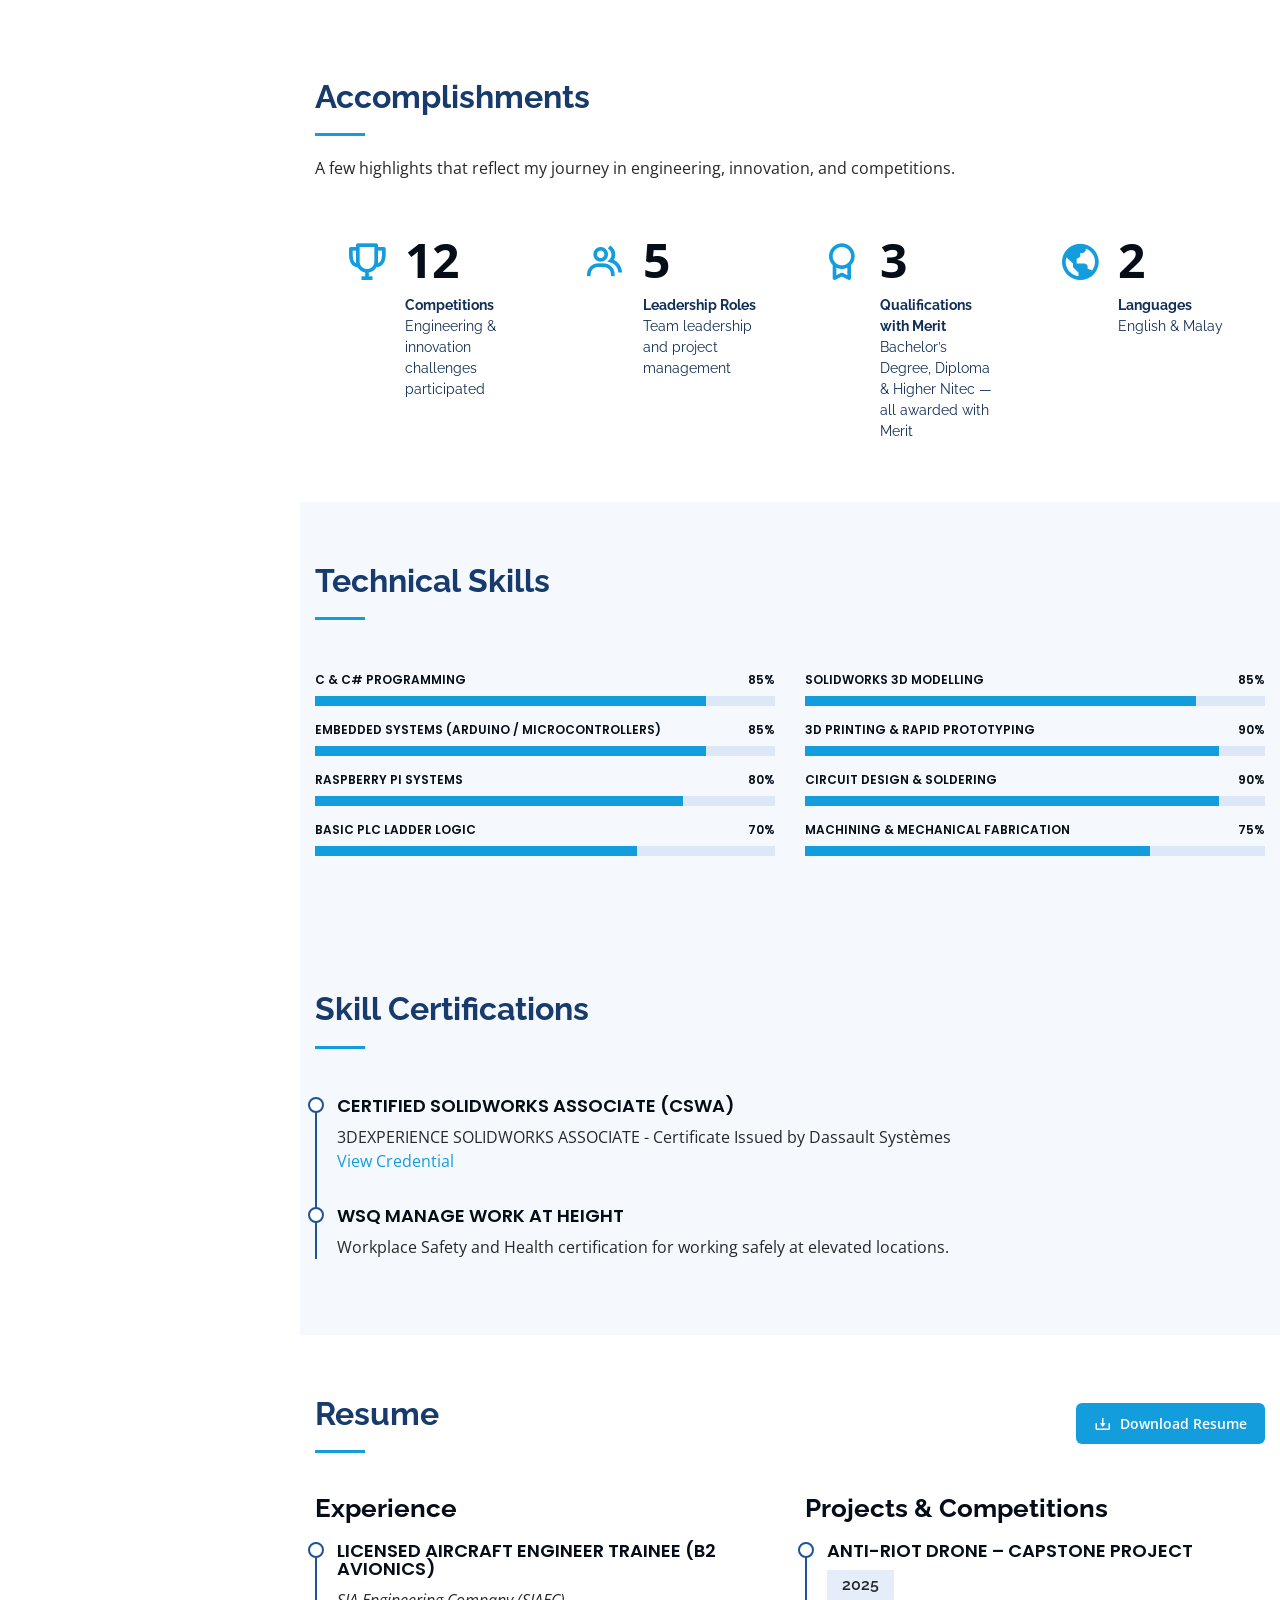
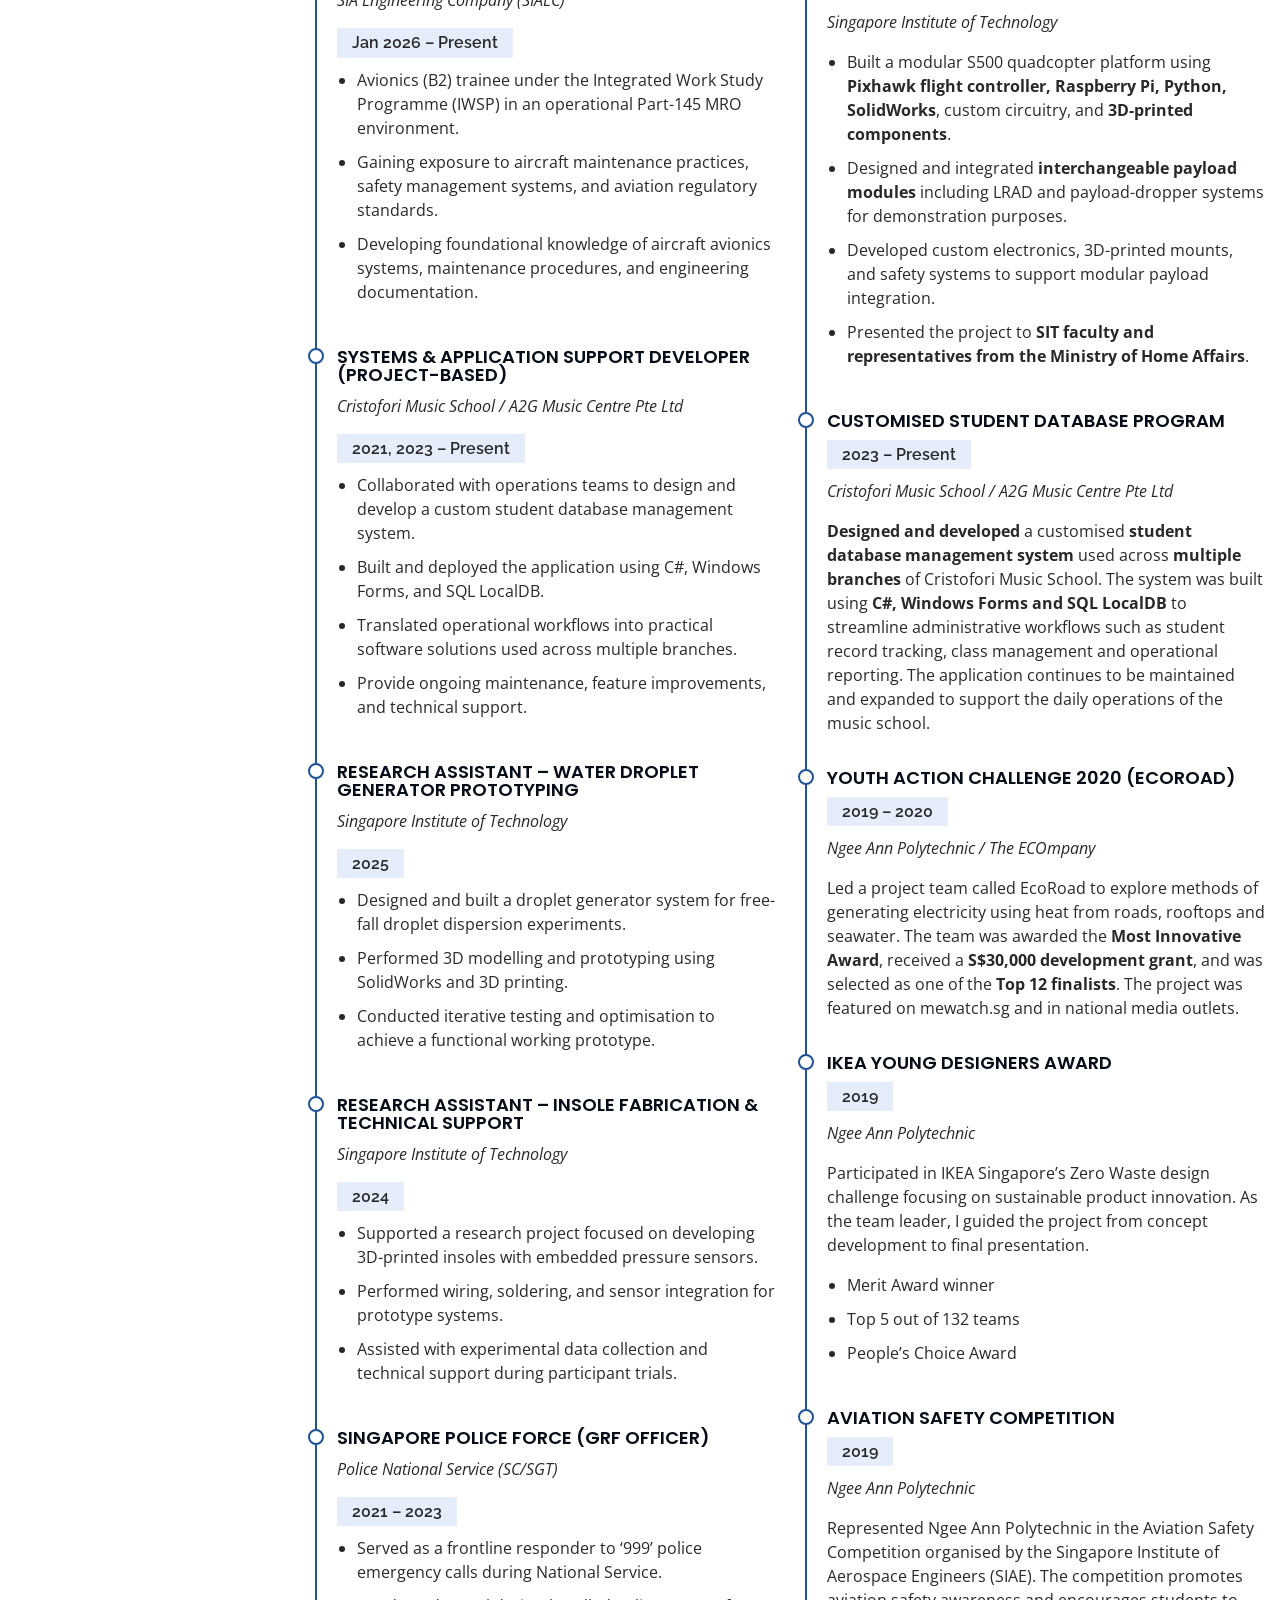
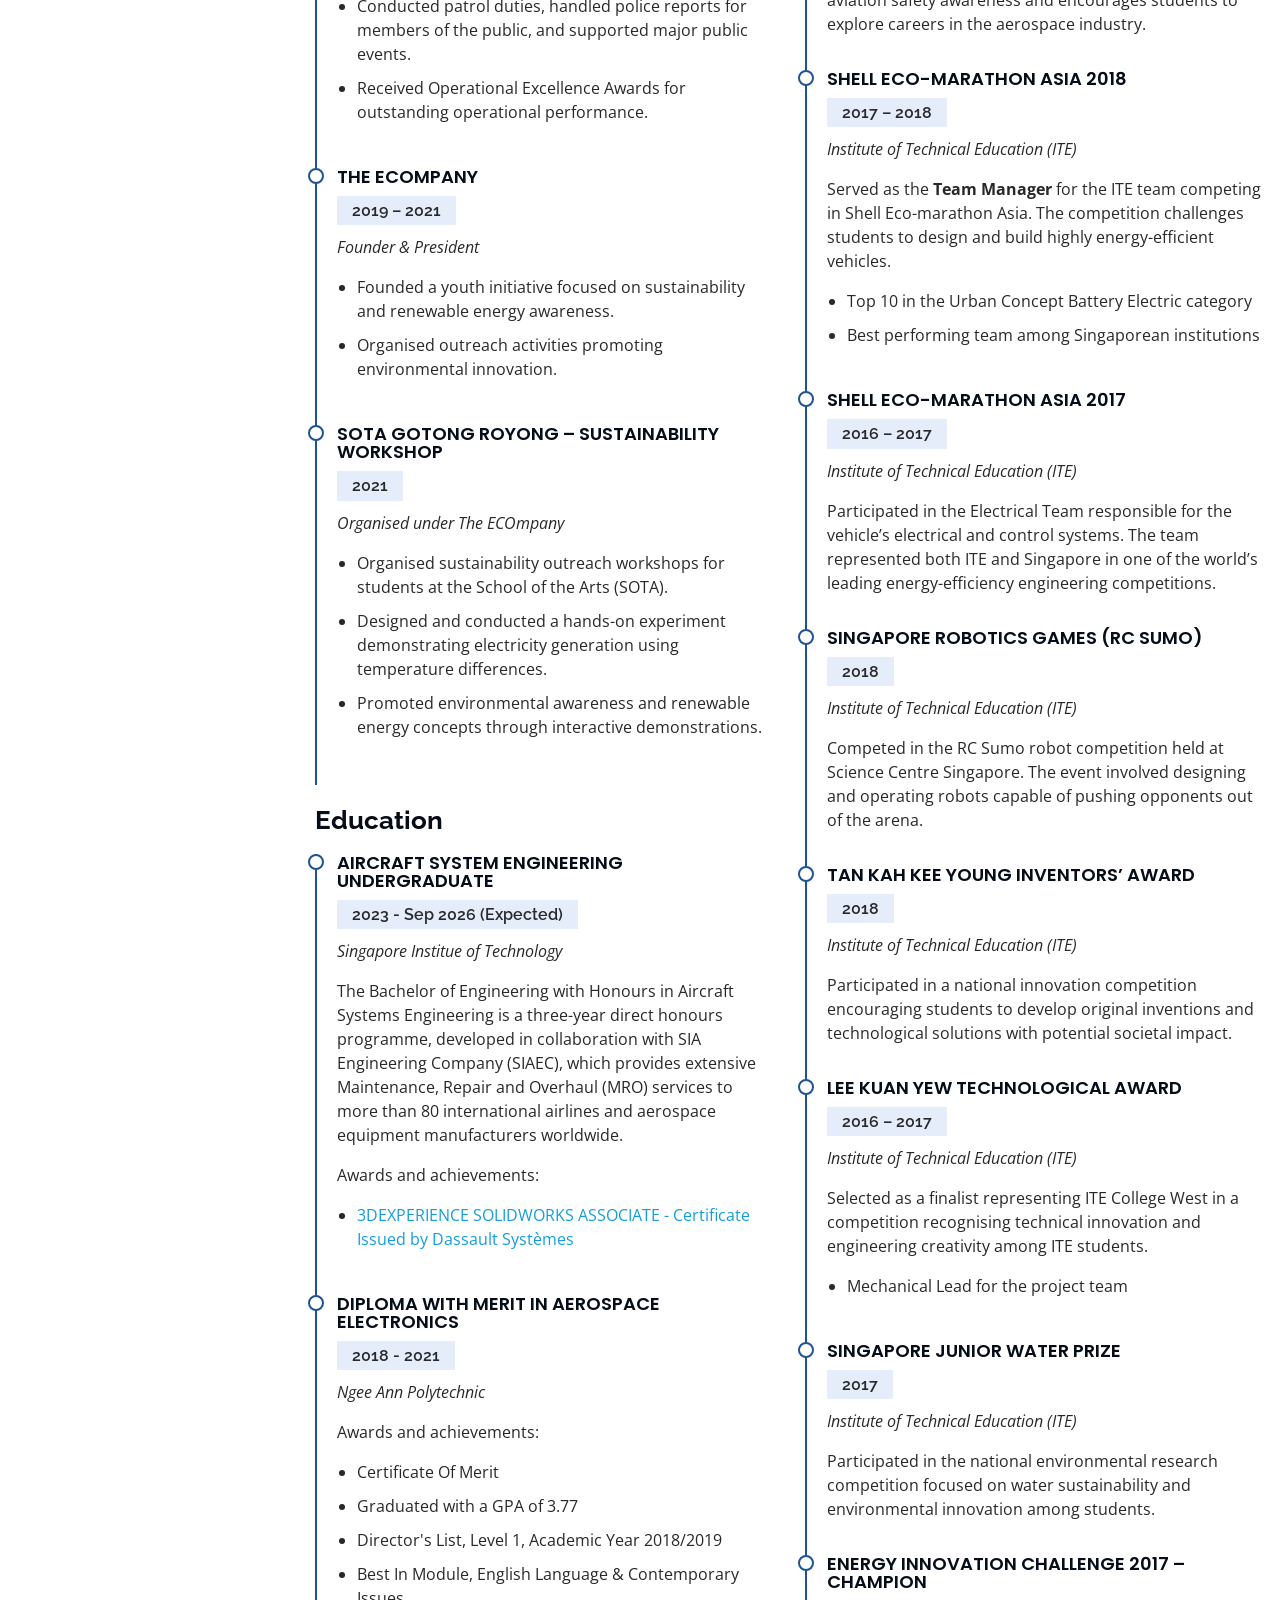
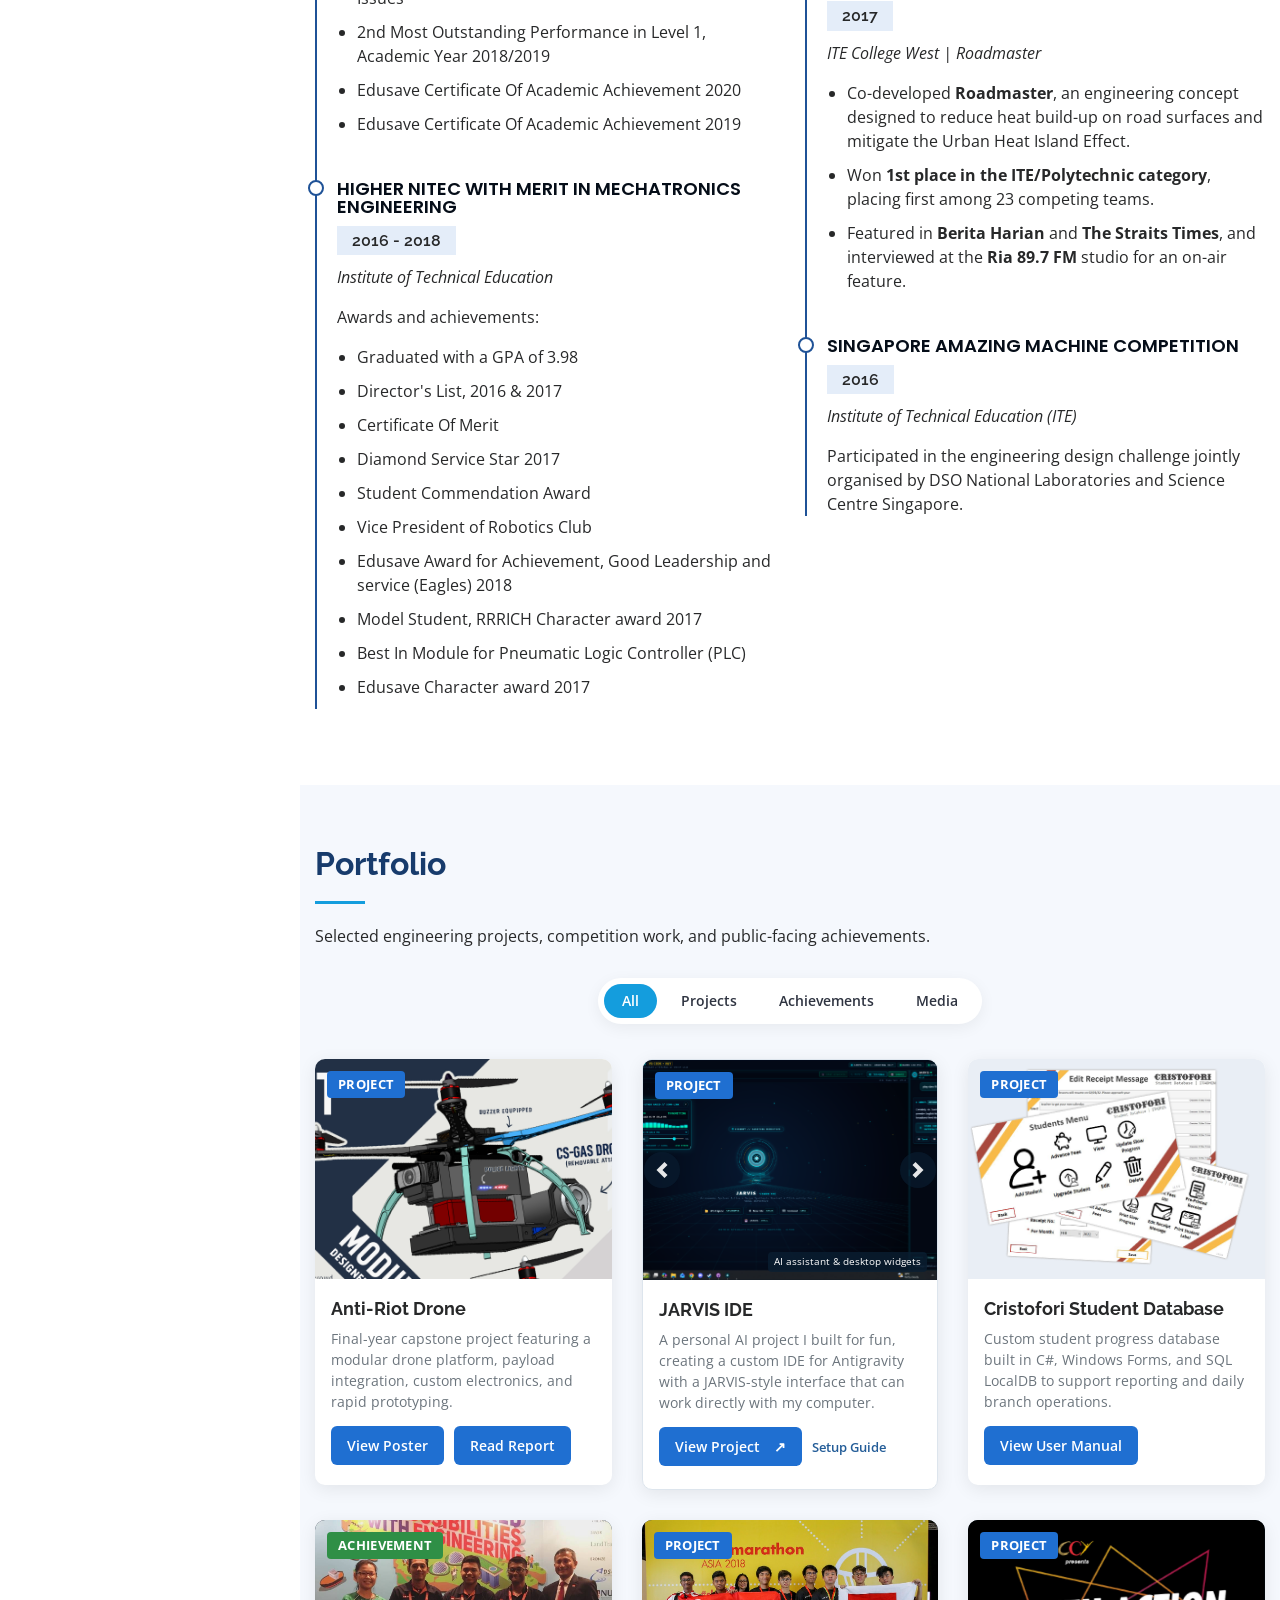
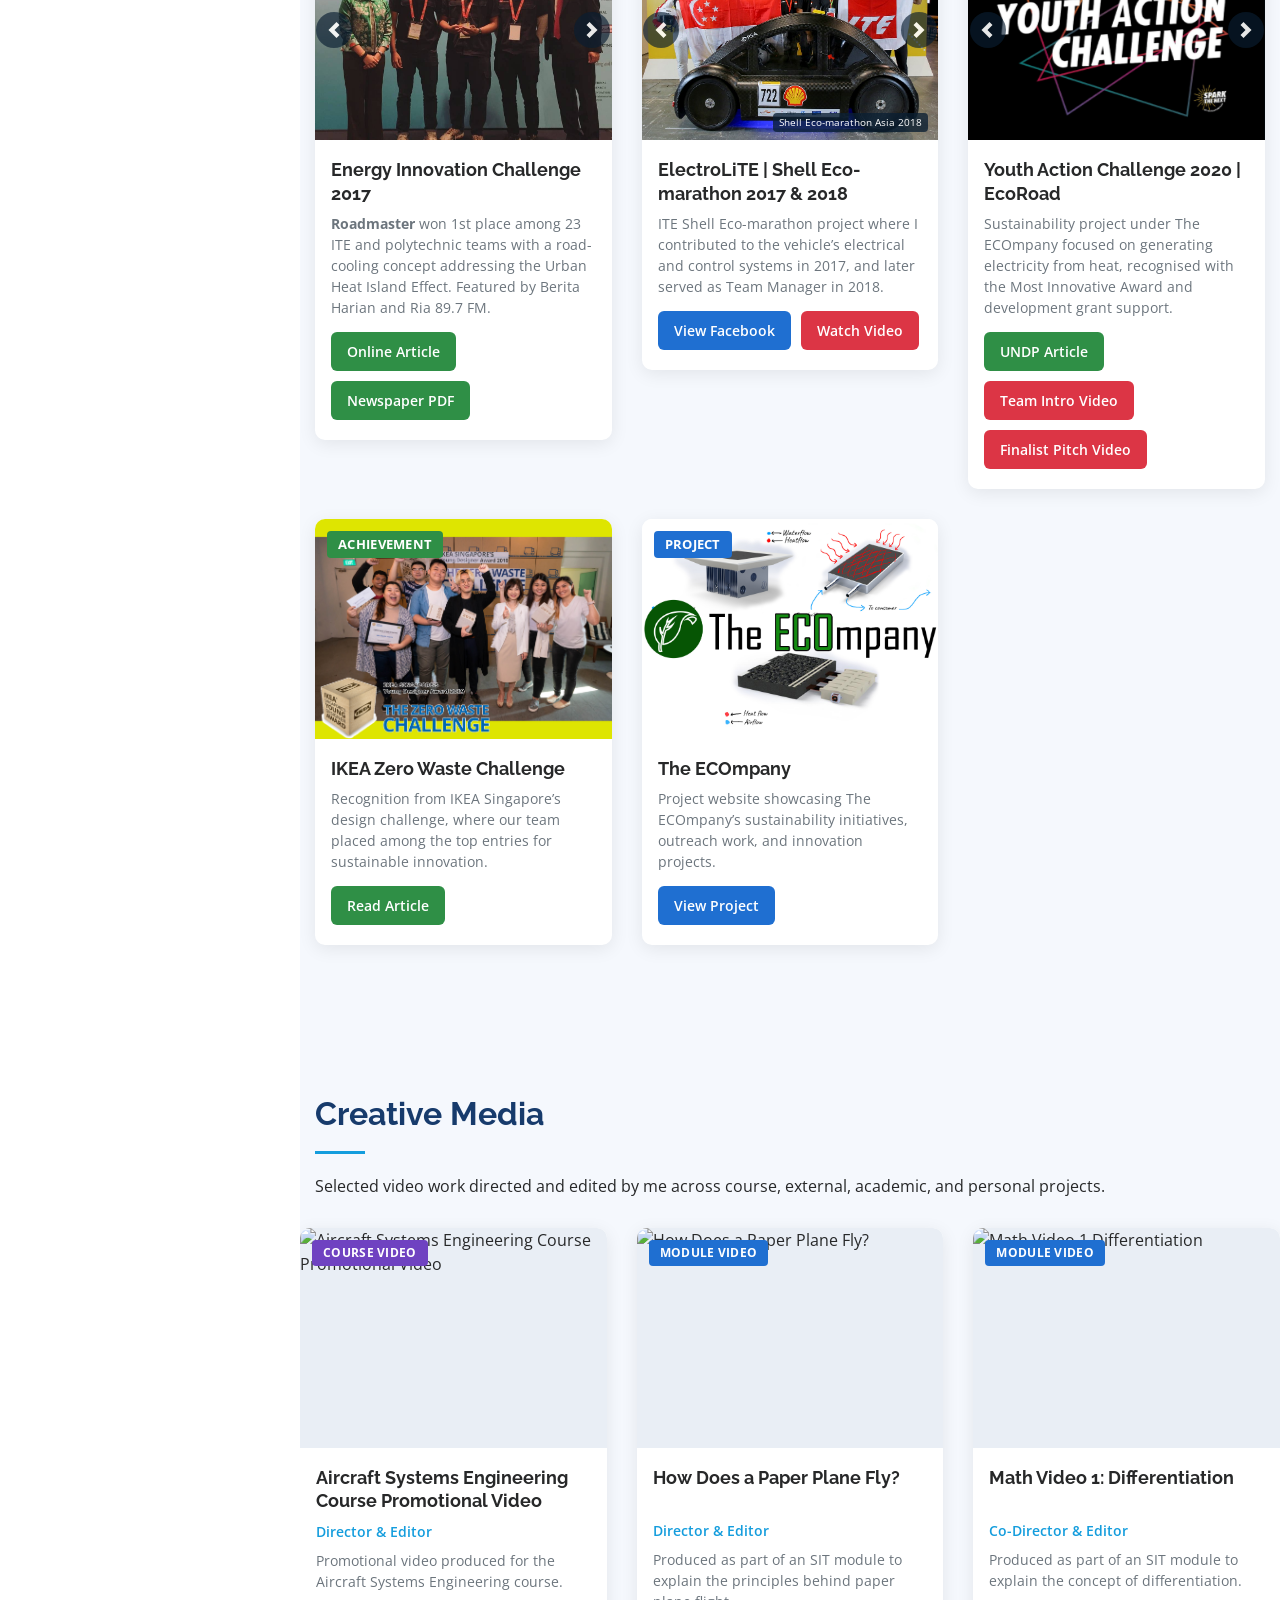
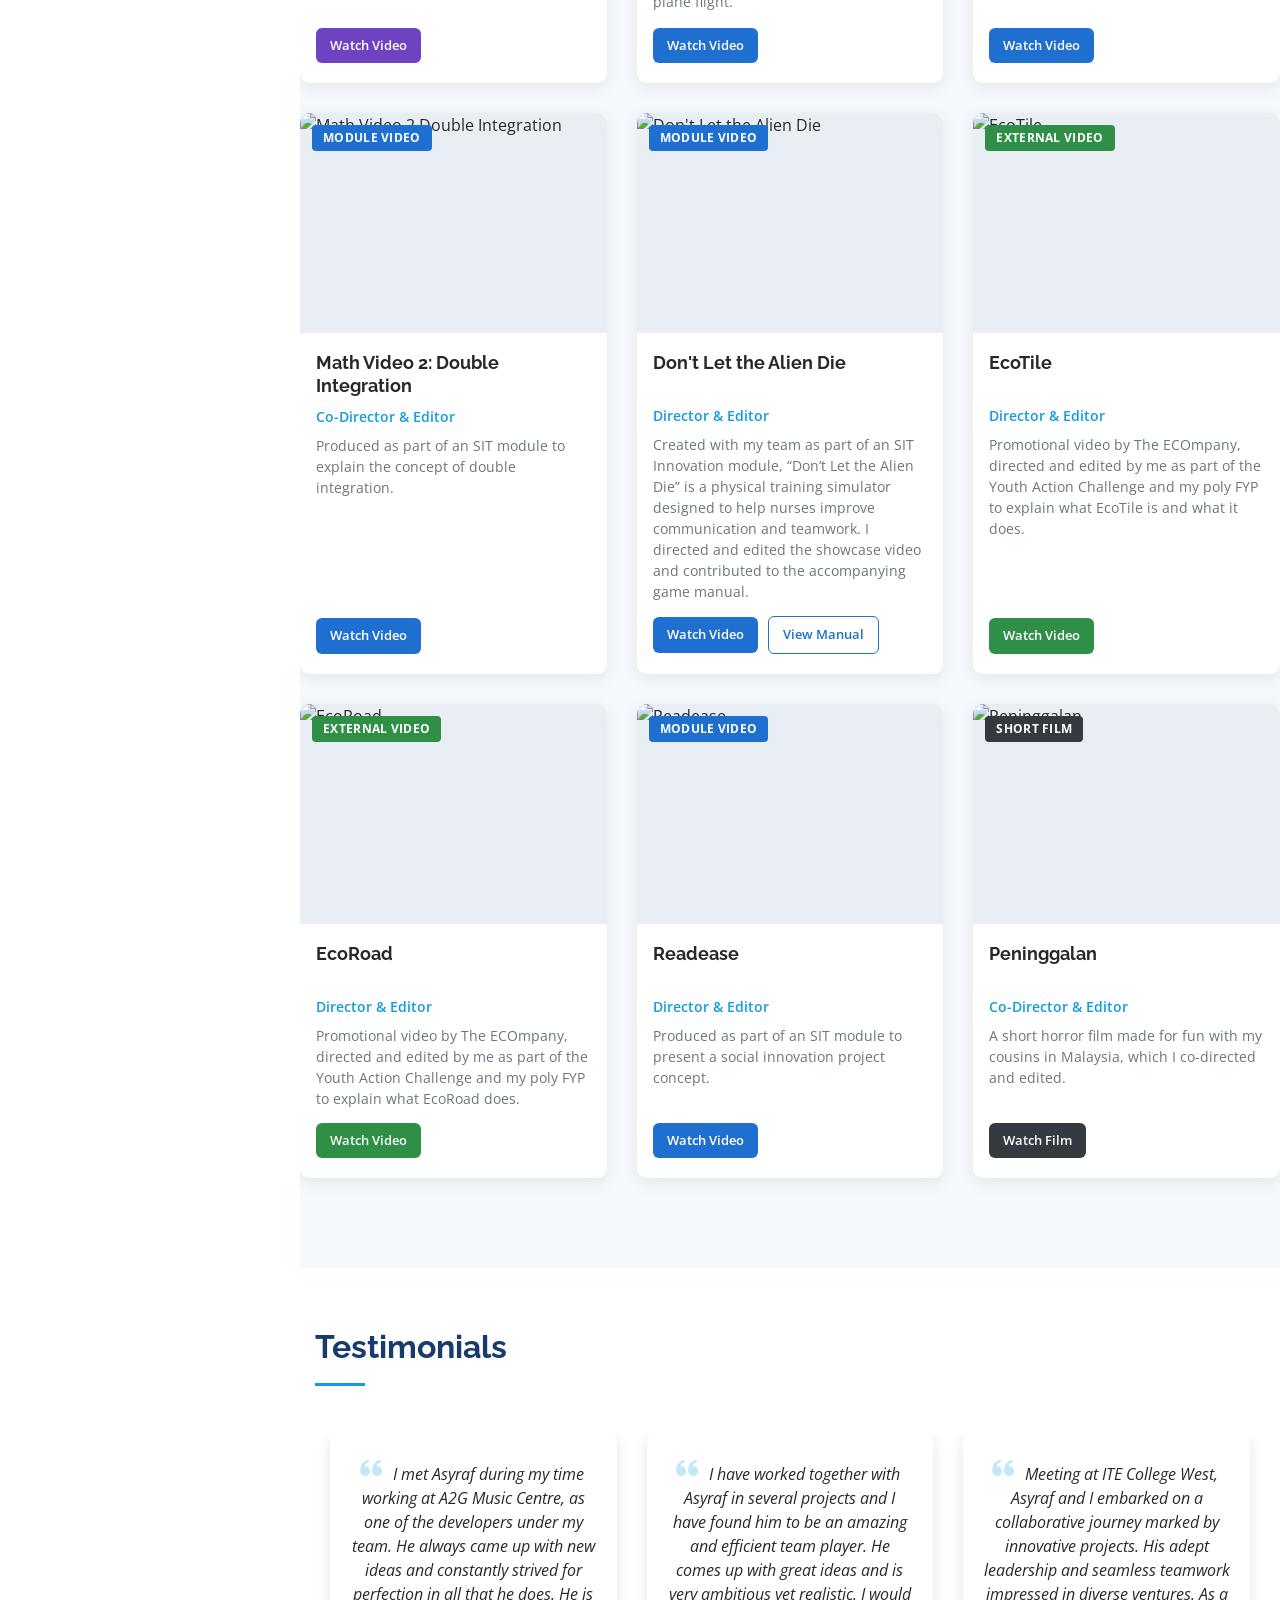
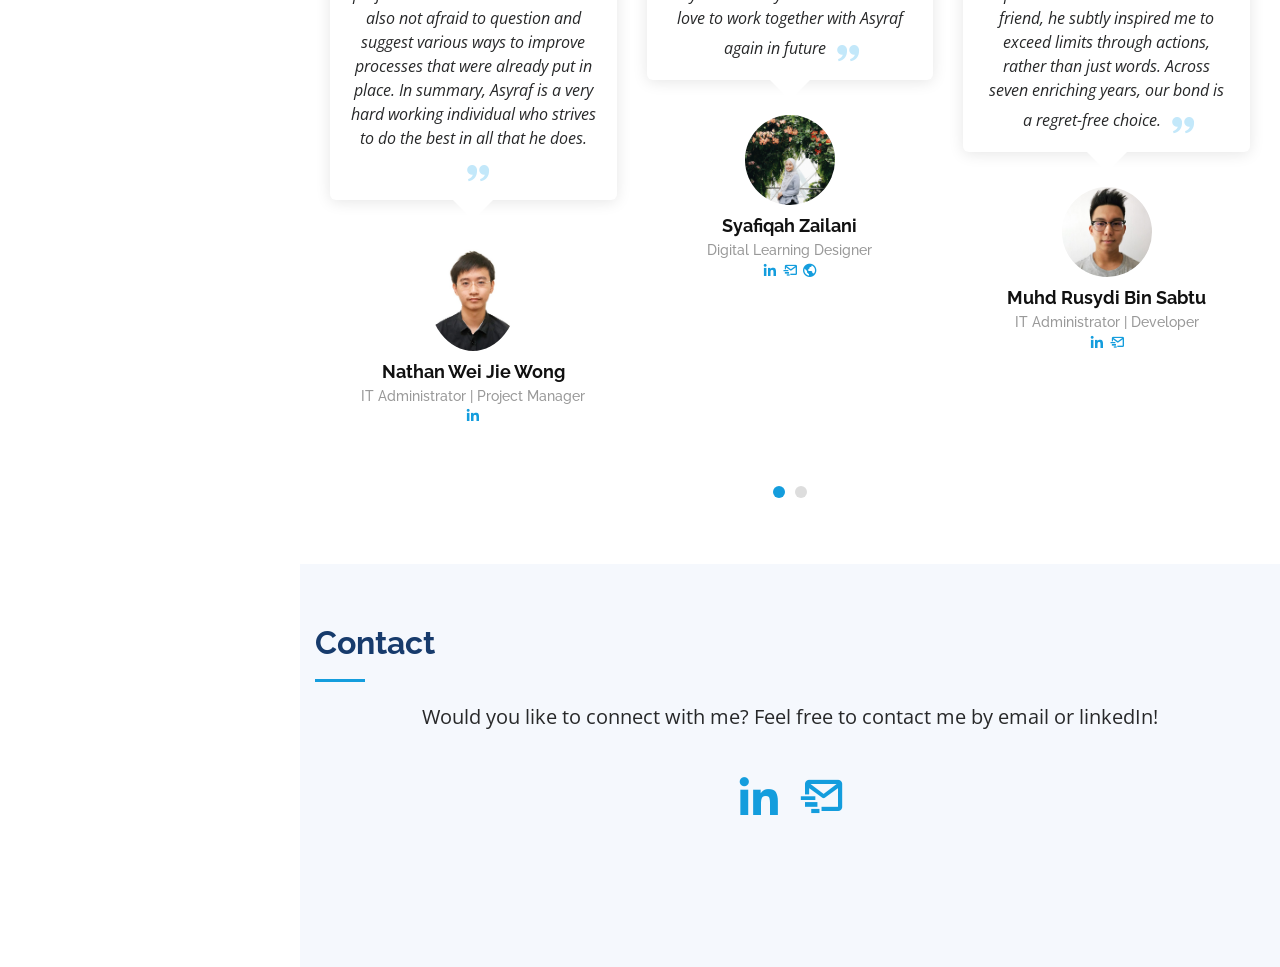
==== commit be1d8833: "update for profile" ====
--- a/index.html
+++ b/index.html
@@ -191,7 +191,7 @@
                 </ul>
               </div>
             </div>
-			<p>I am an undergraduate student at the Singapore Institute of Technology (SIT) majoring in Aircraft Systems Engineering, with a strong foundation in robotics, mechatronics, and systems integration. My engineering journey began with a Higher Nitec in Mechatronics Engineering at ITE College West, followed by a Diploma in Aerospace Electronics at Ngee Ann Polytechnic, where I specialised in avionics and embedded systems. I was awarded a Certificate of Merit at both the Higher Nitec and Diploma levels. I have represented my school and Singapore in competitions such as the Shell Eco-Marathon Asia, Singapore Robotics Games, and Youth Action Challenge, and was part of the champion team at the Energy Innovation Challenge 2017. In addition, I work as a Systems & Application Support Developer (Project-Based) at A2G Music Centre, where I develop software solutions to improve operational efficiency.</p>
+			<p>I am a graduate from the Singapore Institute of Technology (SIT) with a Bachelor of Engineering (Honours w Merit) in Aircraft Systems Engineering, with a strong interest in robotics, research and systems integration. My engineering journey began with a Higher Nitec in Mechatronics Engineering at ITE College West, followed by a Diploma in Aerospace Electronics at Ngee Ann Polytechnic. I graduated with Merit across all three levels of education. Throughout my studies, I have taken part in engineering and innovation competitions such as the Shell Eco-Marathon Asia, Singapore Robotics Games and Youth Action Challenge, and was part of the champion team at the Energy Innovation Challenge 2017. I also work as a Systems & Application Support Developer (Project-Based) at A2G Music Centre, where I develop and maintain software solutions to support its operations.</p>
           </div>
         </div>
 
@@ -228,8 +228,8 @@
 		  <div class="col-lg-3 col-md-6 d-md-flex align-items-md-stretch" data-aos="fade-up" data-aos-delay="200">
 			<div class="count-box">
 			  <i class="bx bx-award"></i>
-			  <span>2</span>
-			  <p><strong>Merit Graduations</strong><br/>Higher Nitec & Diploma awarded with Merit</p>
+			  <span>3</span>
+			  <p><strong>Qualifications with Merit</strong><br/>Bachelor’s Degree, Diploma & Higher Nitec — all awarded with Merit</p>
 			</div>
 		  </div>
 
@@ -678,6 +678,24 @@
 
 		<div class="row portfolio-container" data-aos="fade-up" data-aos-delay="100">
 
+		  <!-- Anti-Riot Drone -->
+		  <div class="col-lg-4 col-md-6 portfolio-item filter-project">
+			<div class="portfolio-card">
+			  <div class="portfolio-card-image">
+				<img src="assets/img/portfolio/anti-riot-drone-poster.png" class="img-fluid" alt="Anti-Riot Drone Capstone Project Poster">
+				<span class="portfolio-badge badge-project">PROJECT</span>
+			  </div>
+			  <div class="portfolio-card-body">
+				<h3>Anti-Riot Drone</h3>
+				<p>Final-year capstone project featuring a modular drone platform, payload integration, custom electronics, and rapid prototyping.</p>
+				<div class="portfolio-btn-group">
+				  <a href="assets/files/anti-riot-drone-poster.pdf" target="_blank" class="portfolio-btn btn-project">View Poster</a>
+				  <a href="assets/files/anti-riot-drone-fyp-report.pdf" target="_blank" class="portfolio-btn btn-project">Read Report</a>
+				</div>
+			  </div>
+			</div>
+		  </div>
+		  
 		  <!-- JARVIS: personal AI desktop project -->
           <div class="col-lg-4 col-md-6 portfolio-item filter-project">
             <article class="portfolio-card portfolio-card-jarvis" aria-labelledby="jarvis-card-title">
@@ -707,11 +725,11 @@
                     <span class="sr-only">Next</span>
                   </a>
                 </div>
-                <span class="portfolio-badge badge-project">AI PROJECT</span>
+                <span class="portfolio-badge badge-project">PROJECT</span>
               </div>
               <div class="portfolio-card-body">
-                <h3 id="jarvis-card-title">JARVIS Desktop Workspace</h3>
-                <p>A personal AI project I started for fun, experimenting with a JARVIS-style desktop workspace where Antigravity can create and edit local files, run commands, and work directly with my computer.</p>
+                <h3 id="jarvis-card-title">JARVIS IDE</h3>
+                <p>A personal AI project I built for fun, creating a custom IDE for Antigravity with a JARVIS-style interface that can work directly with my computer.</p>
                 <div class="portfolio-btn-group">
                   <a href="jarvis-guide.html" class="portfolio-btn btn-project">View Project <span aria-hidden="true">↗</span></a>
                   <a href="jarvis-guide.html#setup" class="jarvis-setup-link">Setup Guide</a>
@@ -719,24 +737,6 @@
               </div>
             </article>
           </div>
-
-		  <!-- Anti-Riot Drone -->
-		  <div class="col-lg-4 col-md-6 portfolio-item filter-project">
-			<div class="portfolio-card">
-			  <div class="portfolio-card-image">
-				<img src="assets/img/portfolio/anti-riot-drone-poster.png" class="img-fluid" alt="Anti-Riot Drone Capstone Project Poster">
-				<span class="portfolio-badge badge-project">PROJECT</span>
-			  </div>
-			  <div class="portfolio-card-body">
-				<h3>Anti-Riot Drone</h3>
-				<p>Final-year capstone project featuring a modular drone platform, payload integration, custom electronics, and rapid prototyping.</p>
-				<div class="portfolio-btn-group">
-				  <a href="assets/files/anti-riot-drone-poster.pdf" target="_blank" class="portfolio-btn btn-project">View Poster</a>
-				  <a href="assets/files/anti-riot-drone-fyp-report.pdf" target="_blank" class="portfolio-btn btn-project">Read Report</a>
-				</div>
-			  </div>
-			</div>
-		  </div>
 
 		  <!-- Cristofori Student Database -->
 		  <div class="col-lg-4 col-md-6 portfolio-item filter-project">
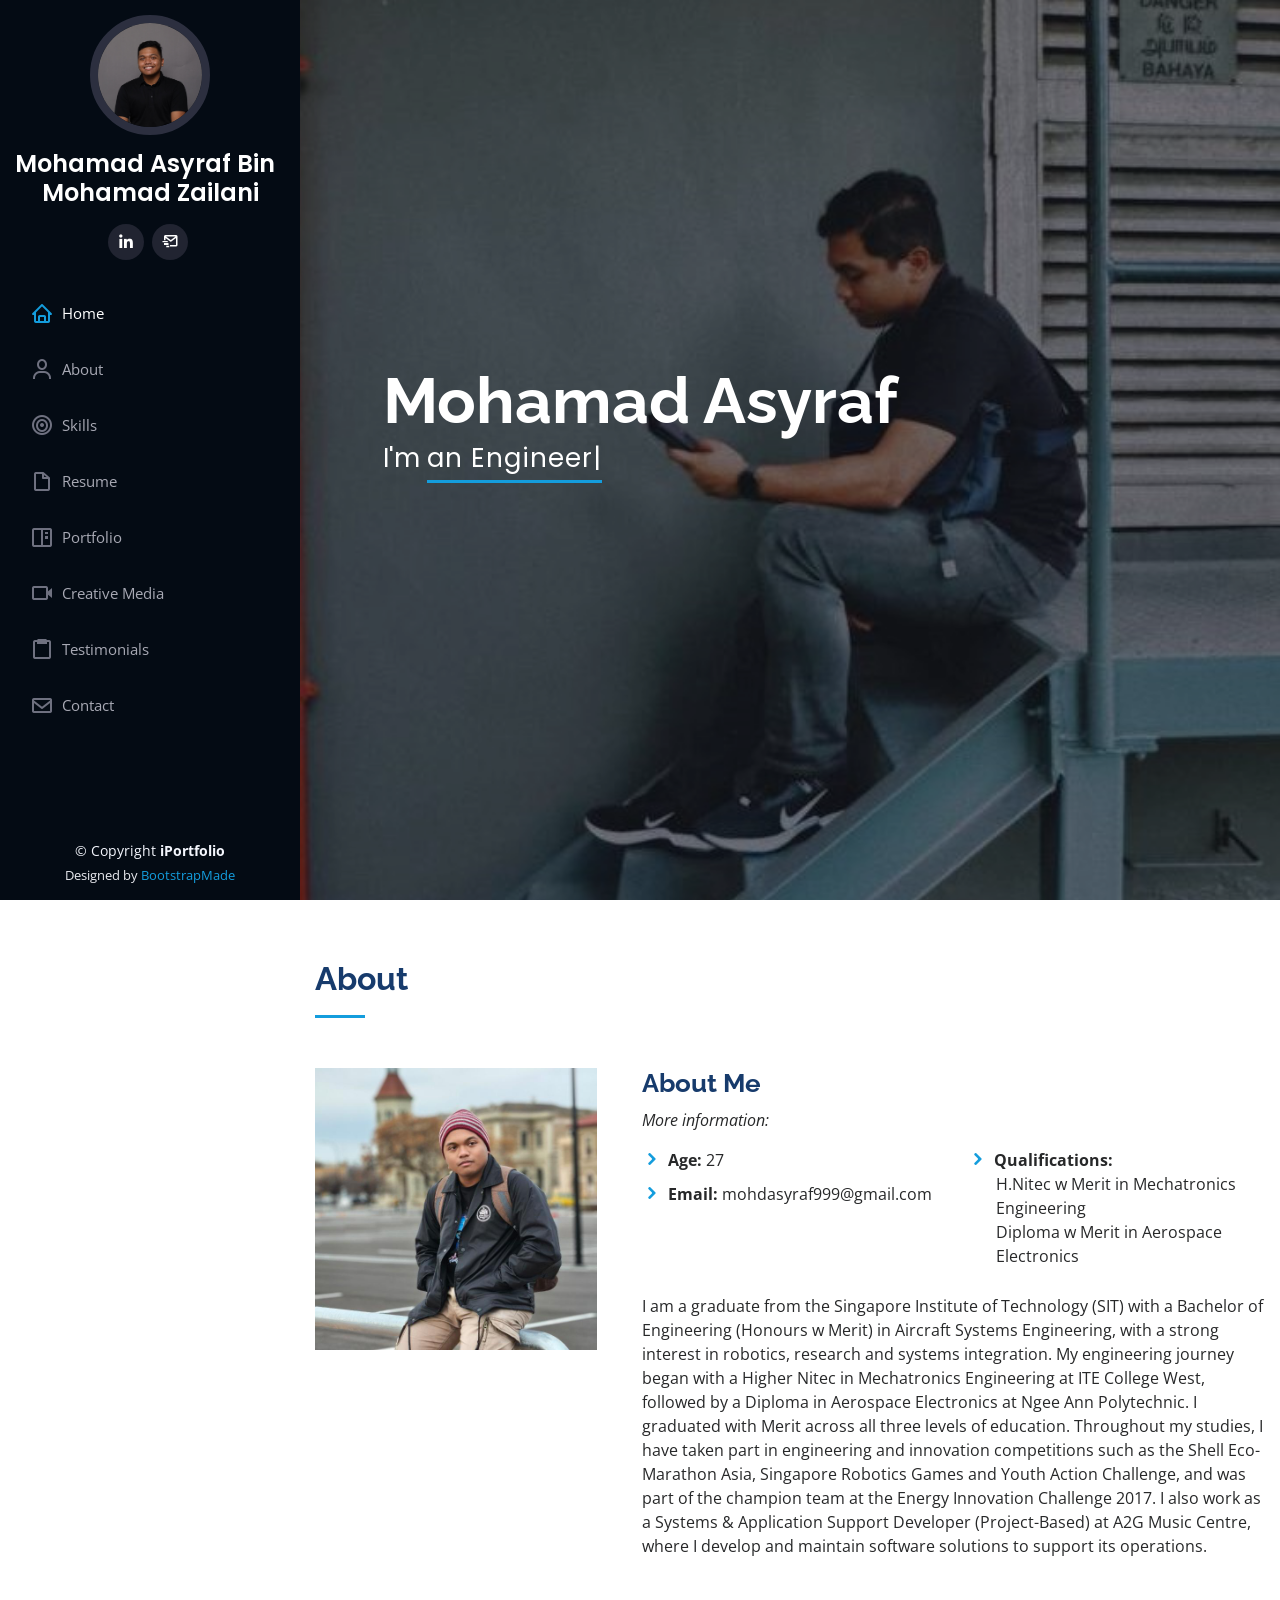
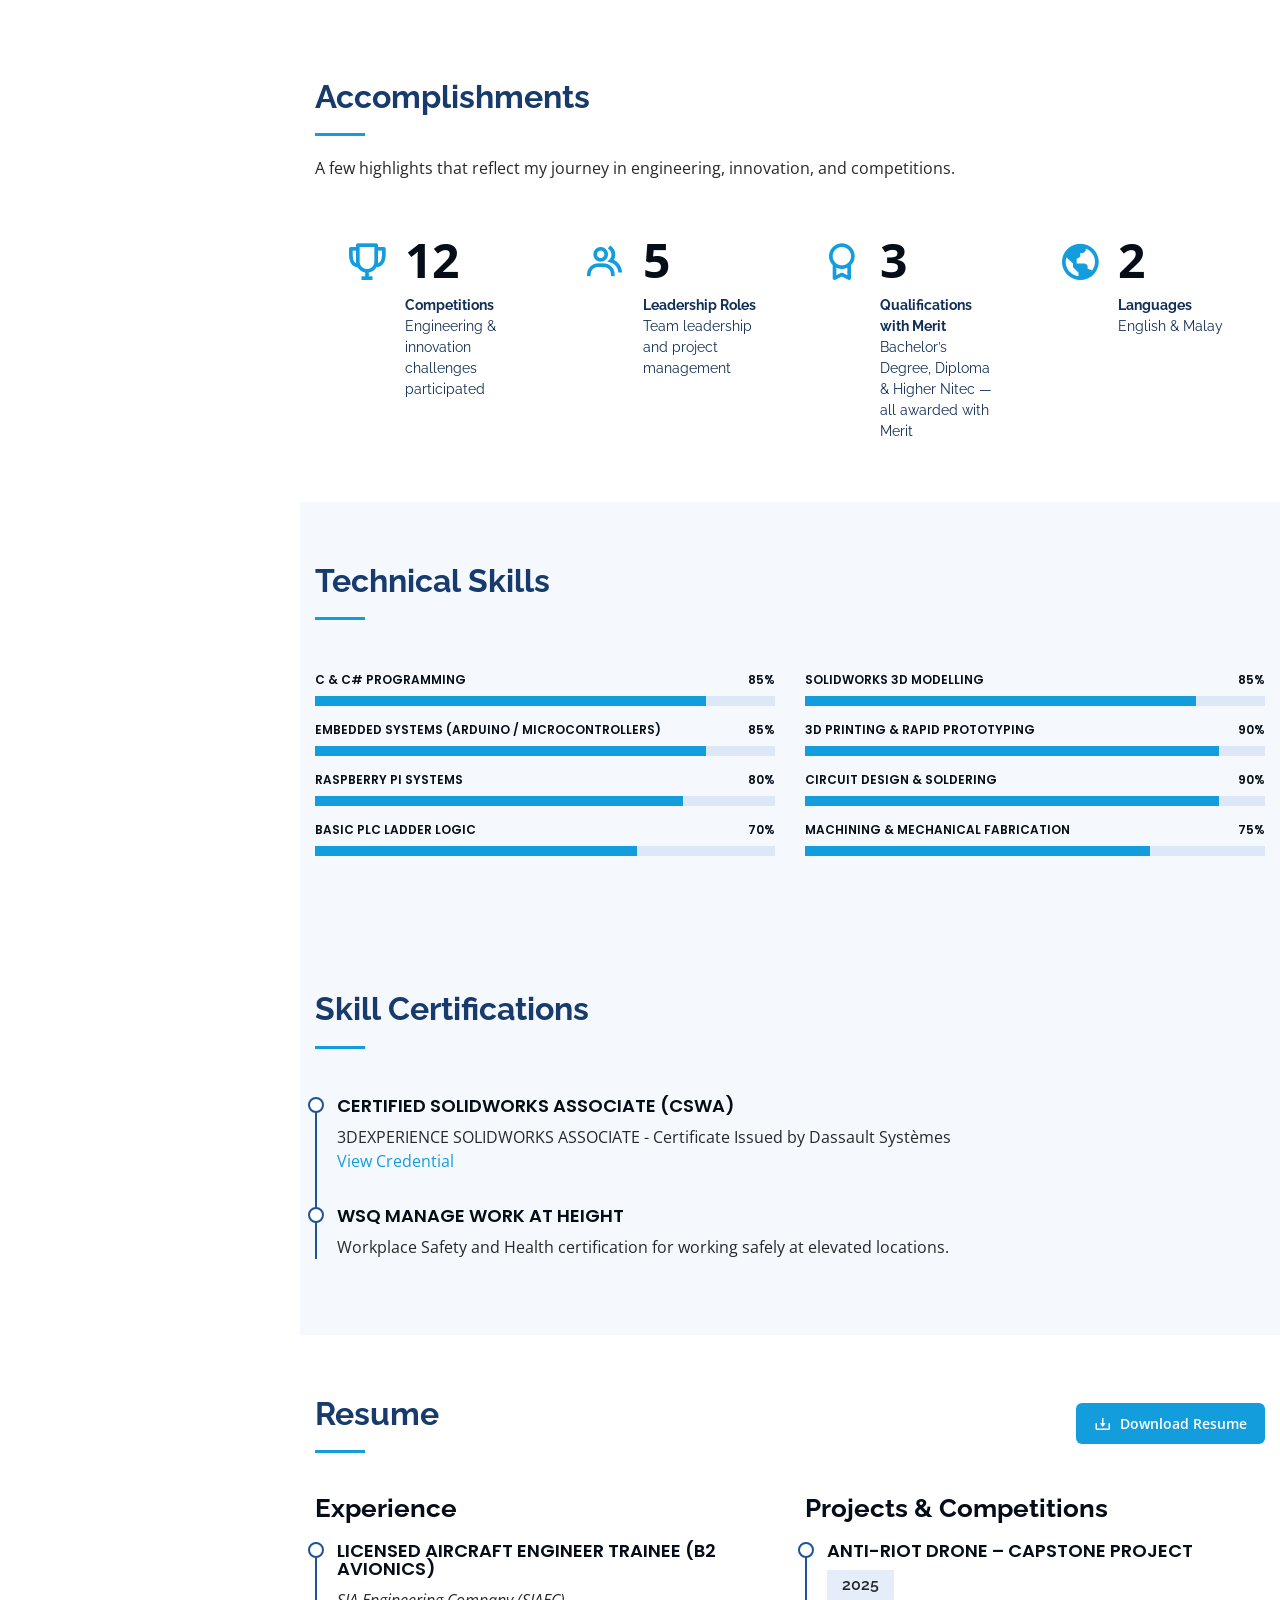
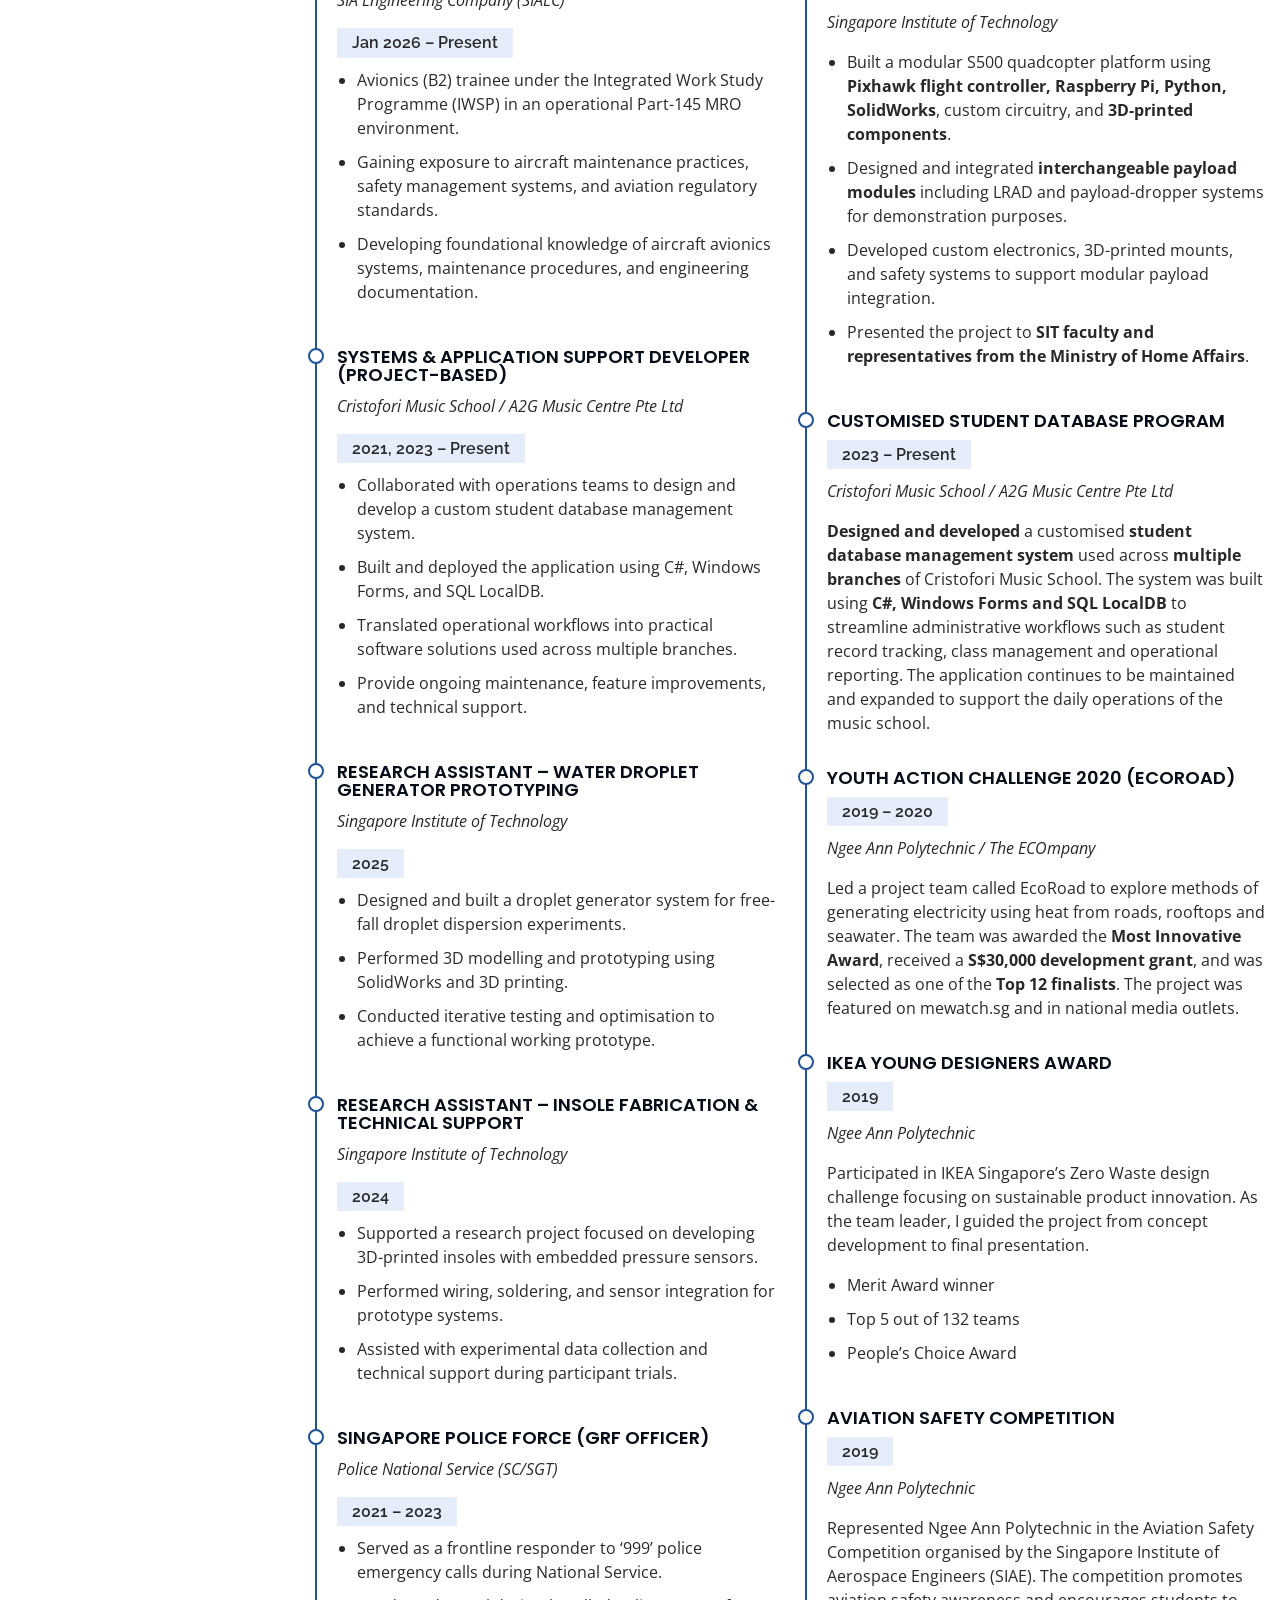
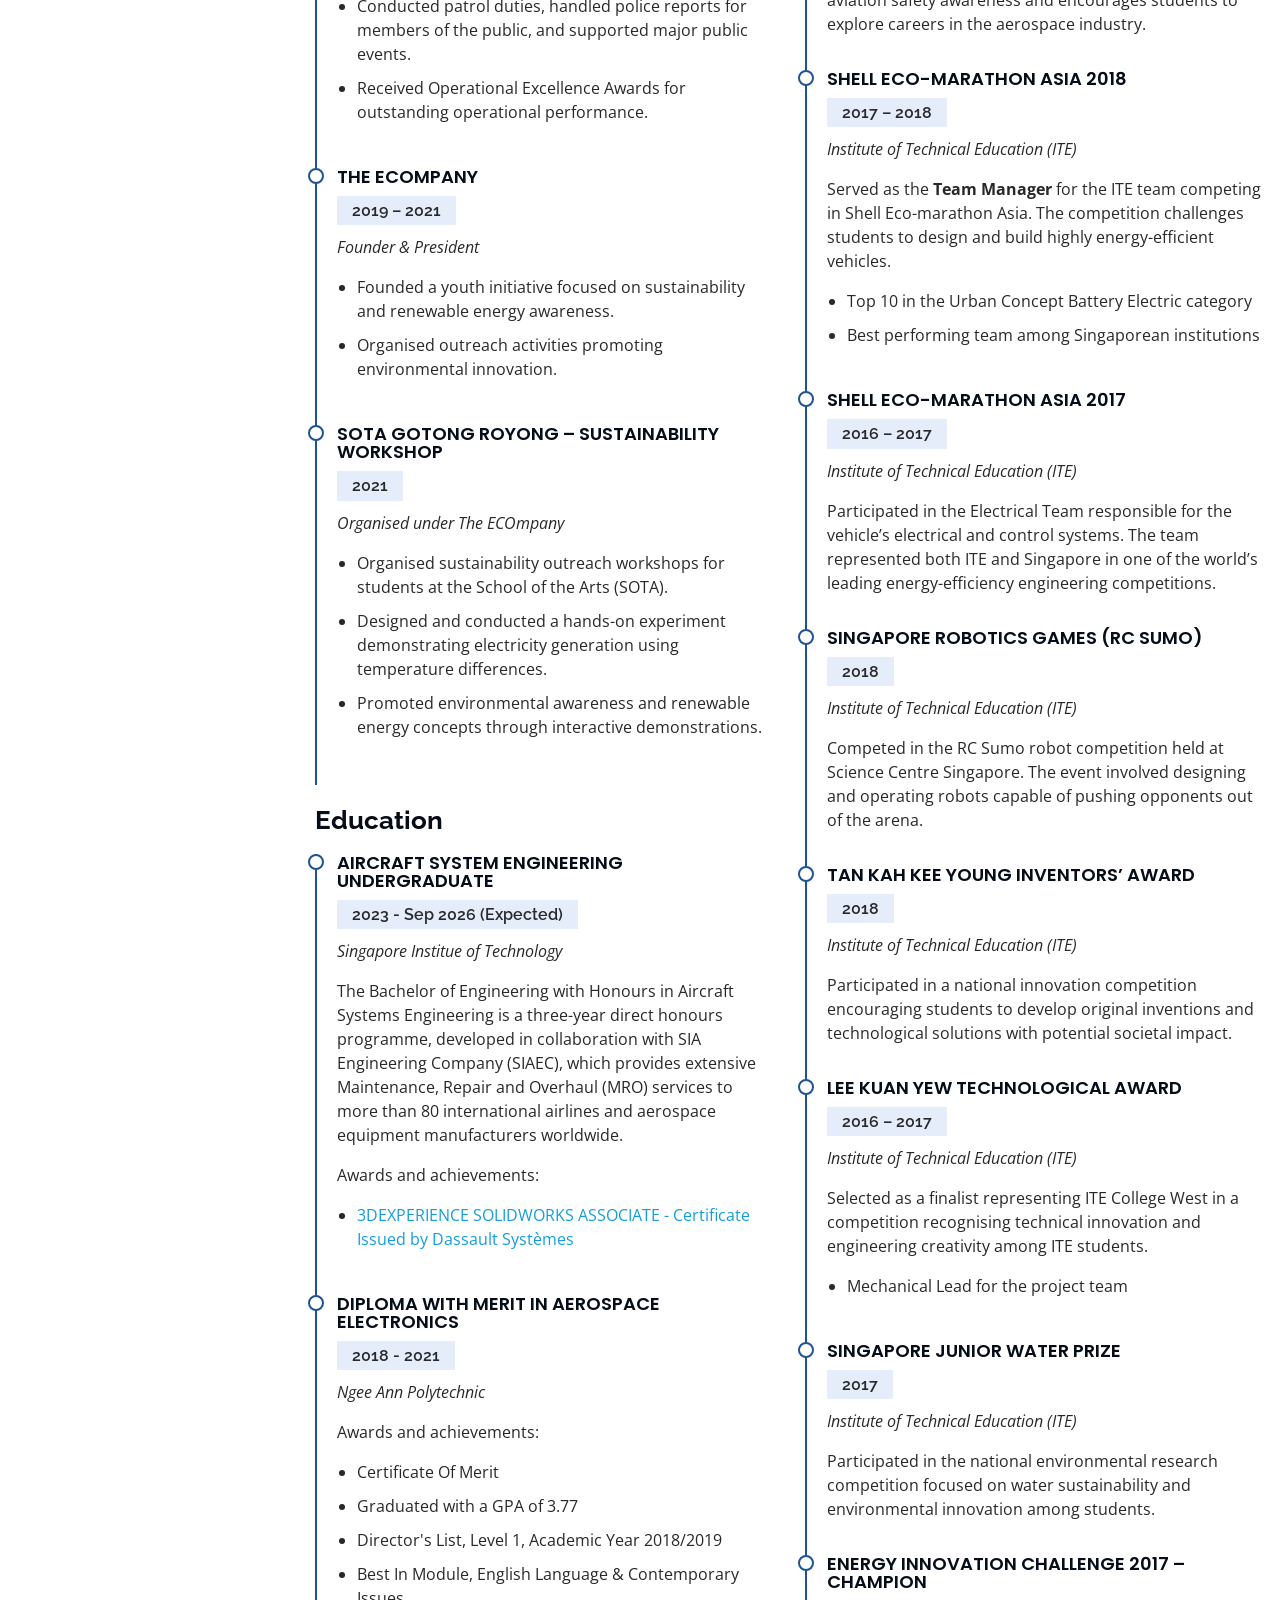
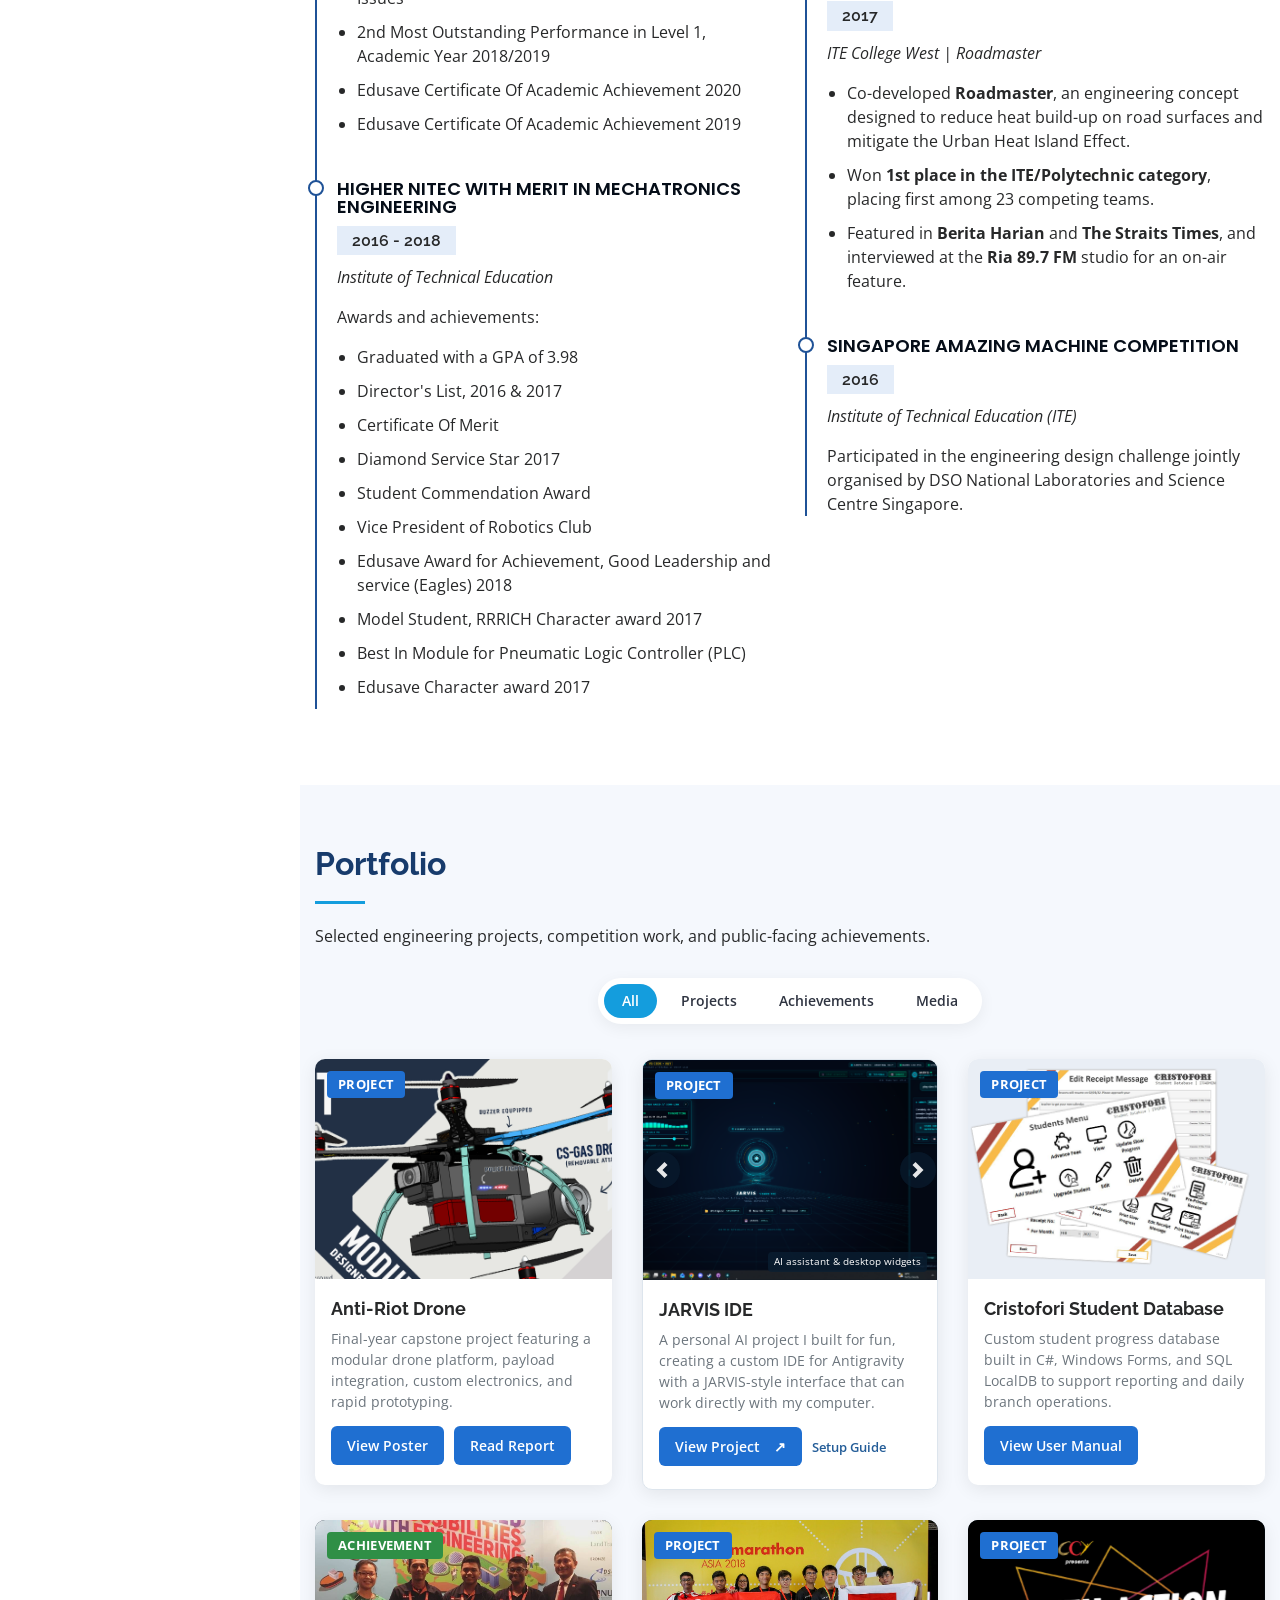
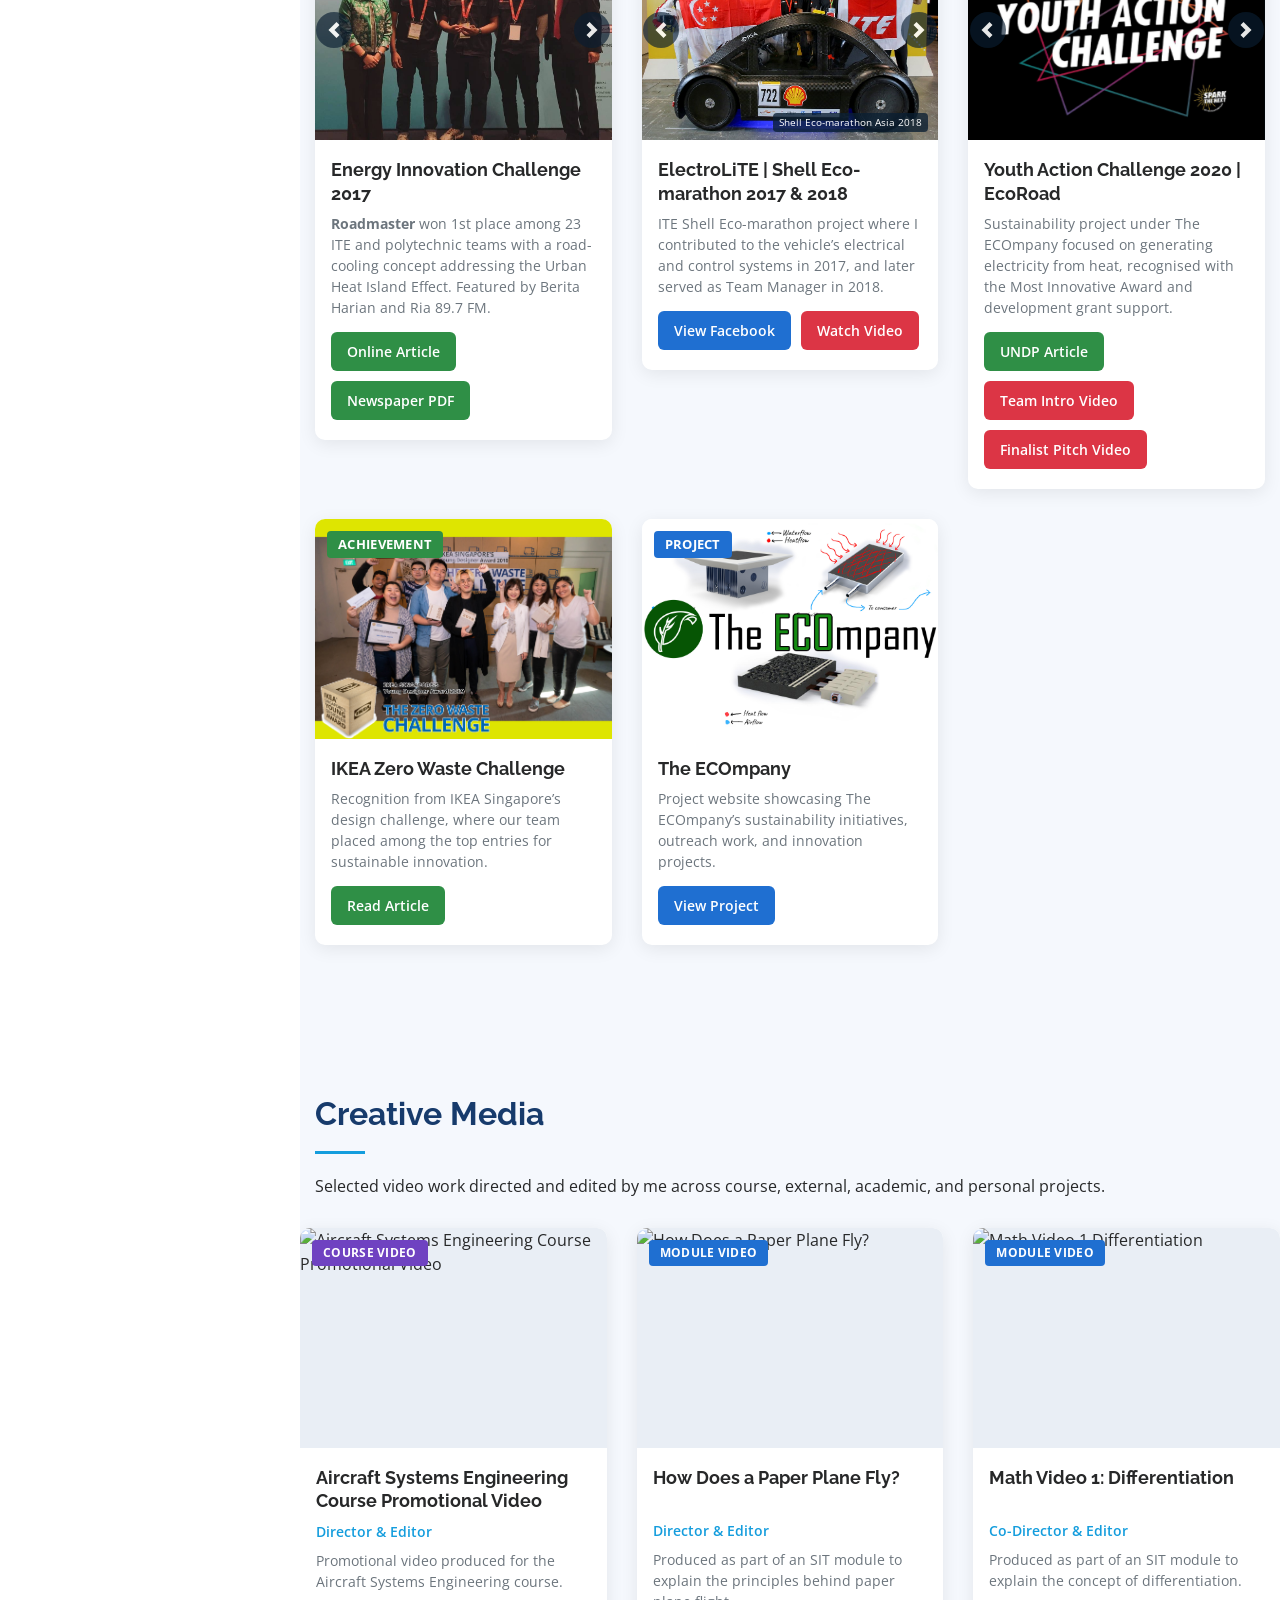
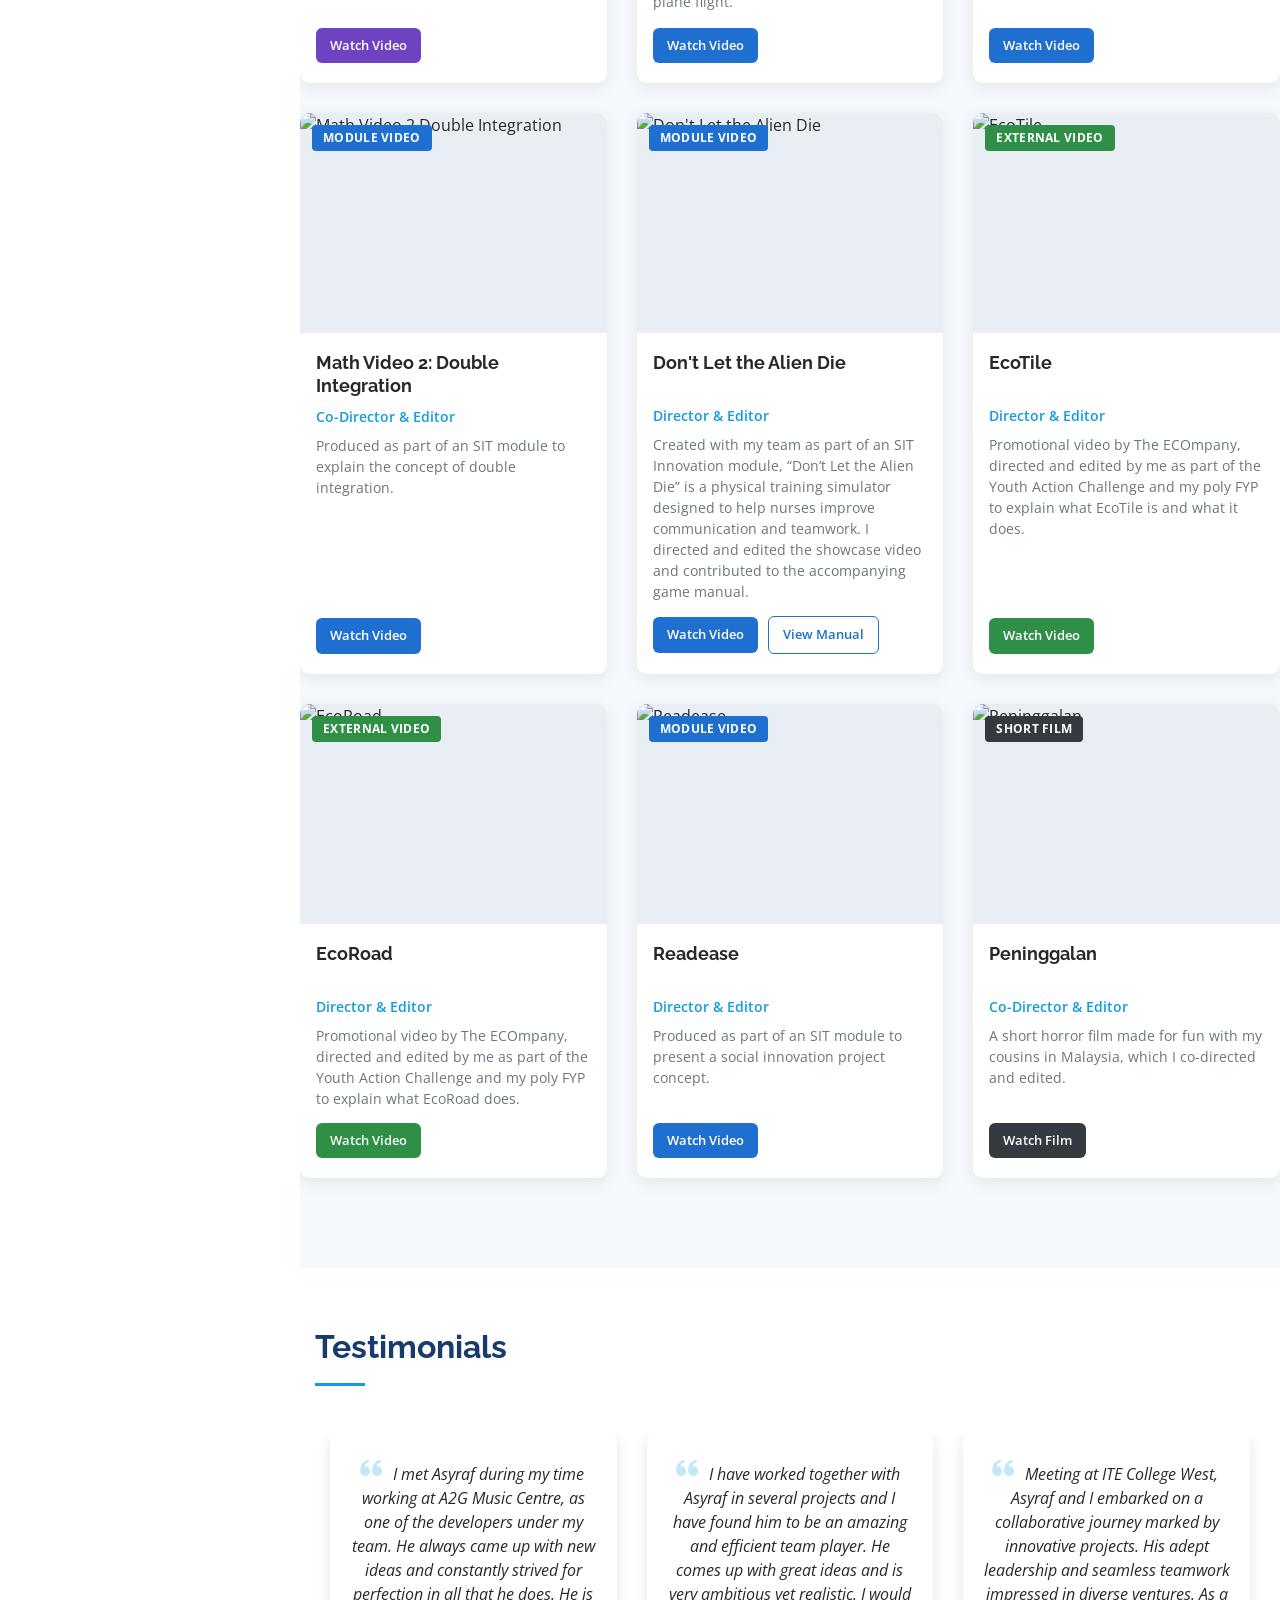
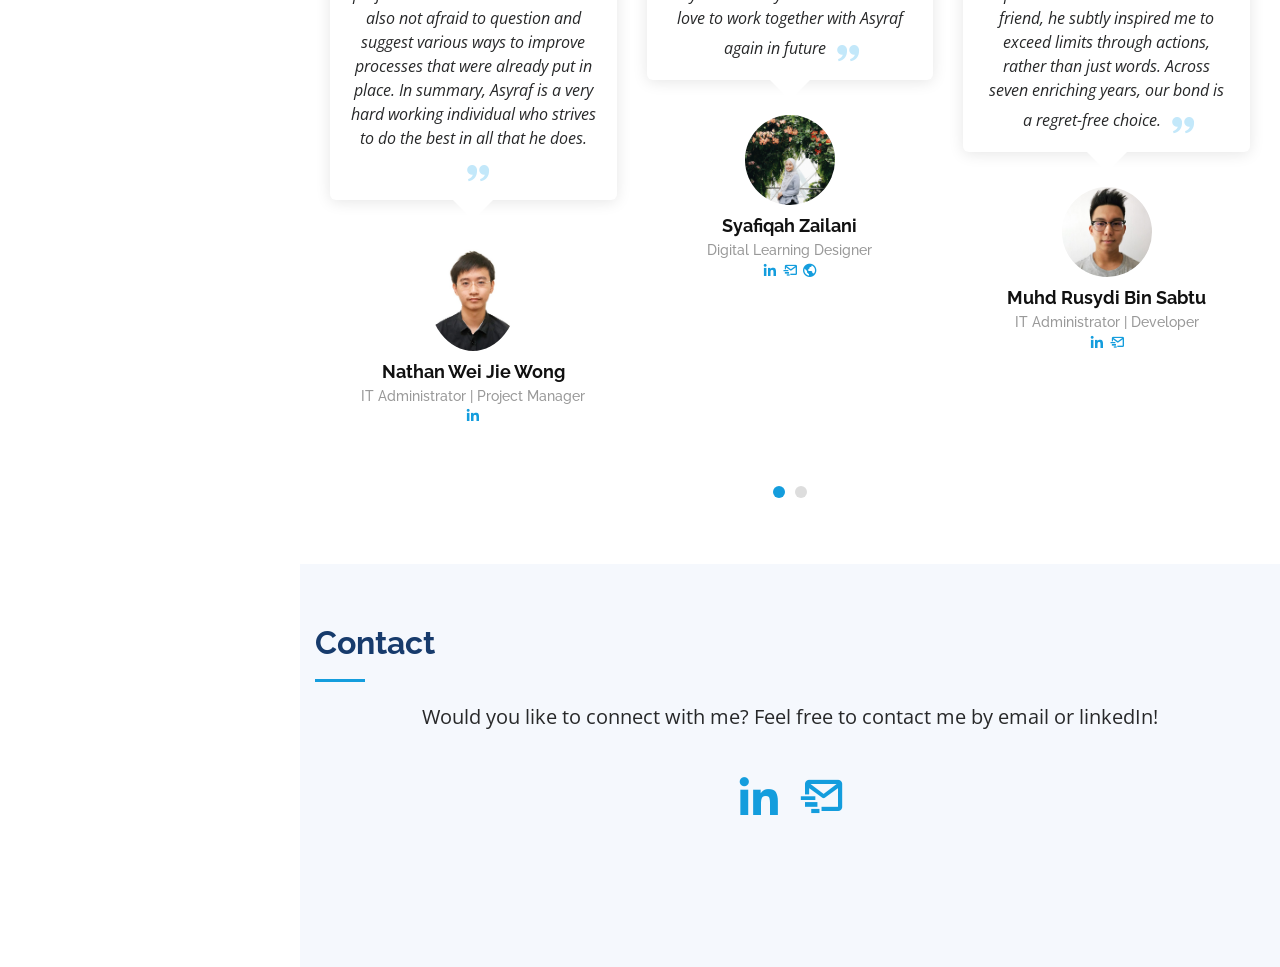
==== commit 8d120b0d: "picture update" ====
--- a/index.html
+++ b/index.html
@@ -171,7 +171,7 @@
 
         <div class="row">
           <div class="col-lg-4" data-aos="fade-right">
-            <span class="abt"><img src="assets/img/2.jpg" class="img-fluid" alt=""></span>
+            <span class="abt"><img src="assets/img/aus_portrait.jpg" class="img-fluid" alt=""></span>
           </div>
           <div class="col-lg-8 pt-4 pt-lg-0 content" data-aos="fade-left">
             <h3>About Me</h3>
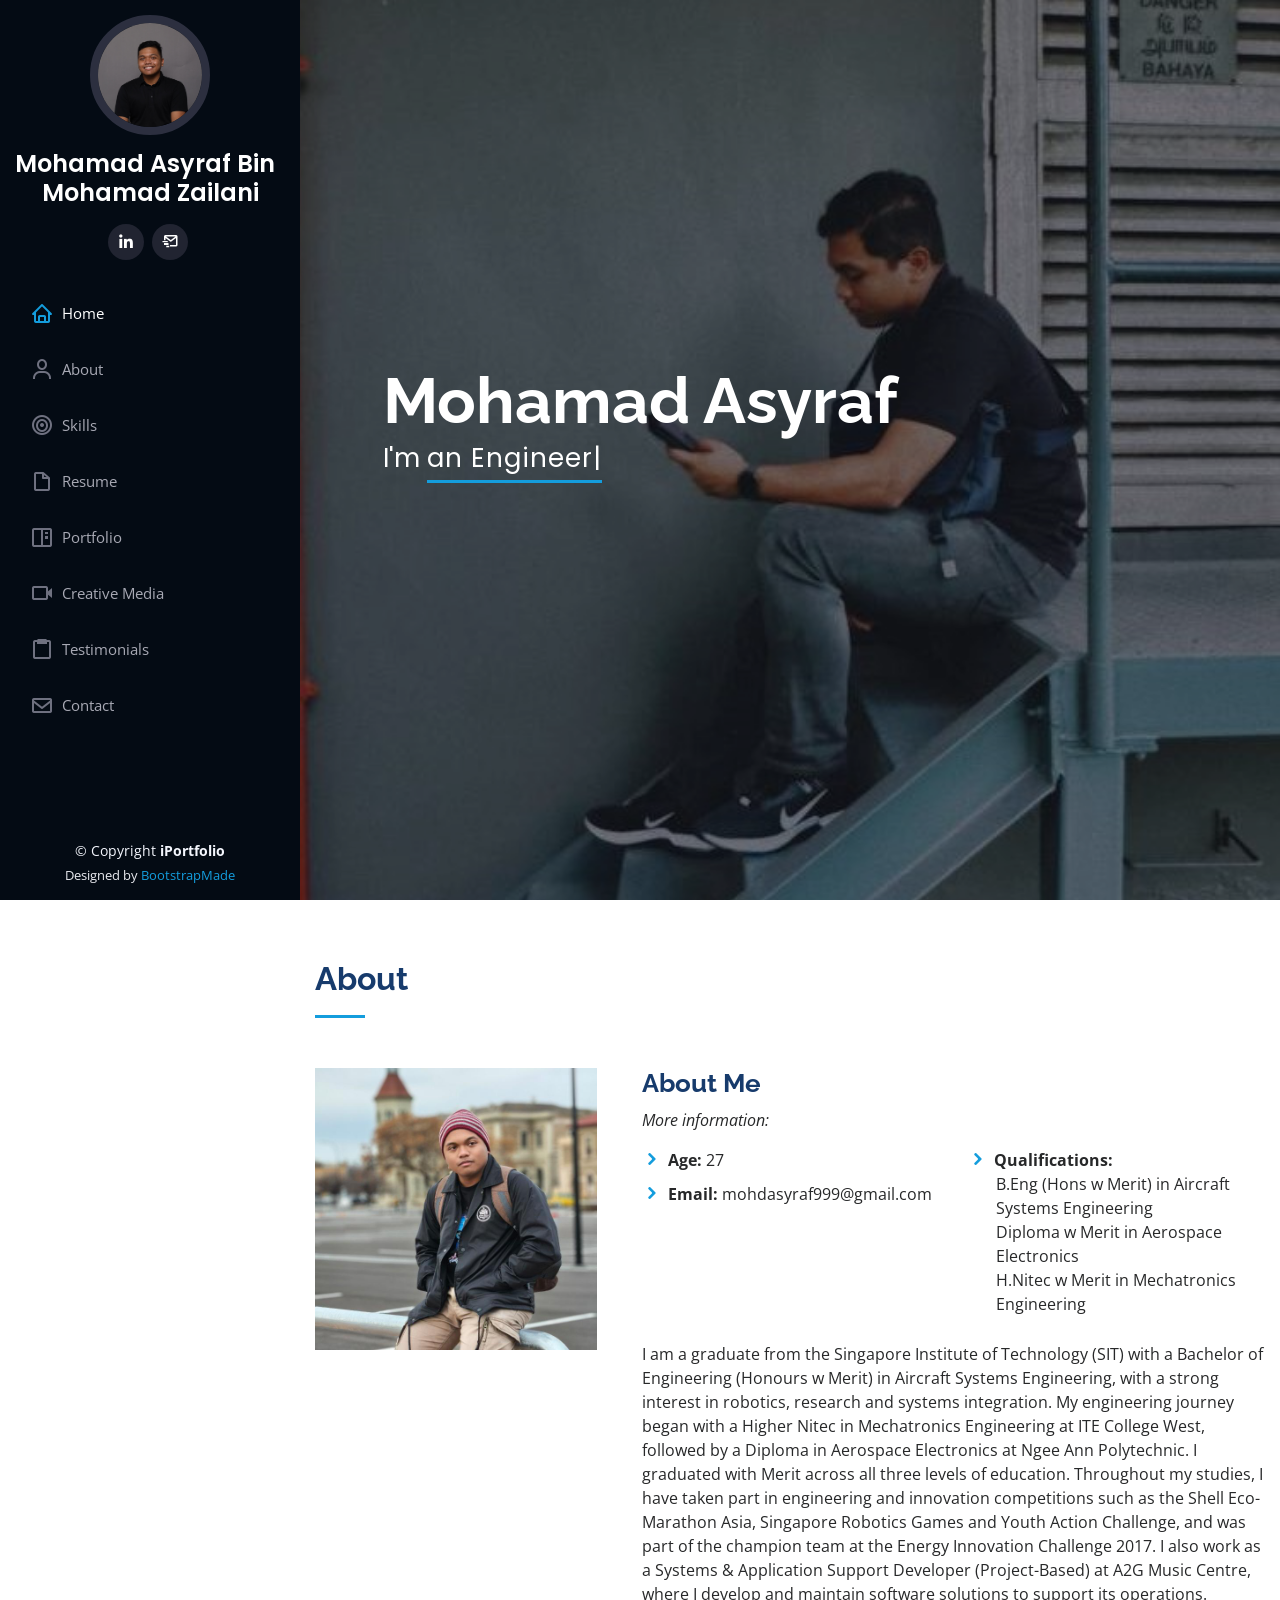
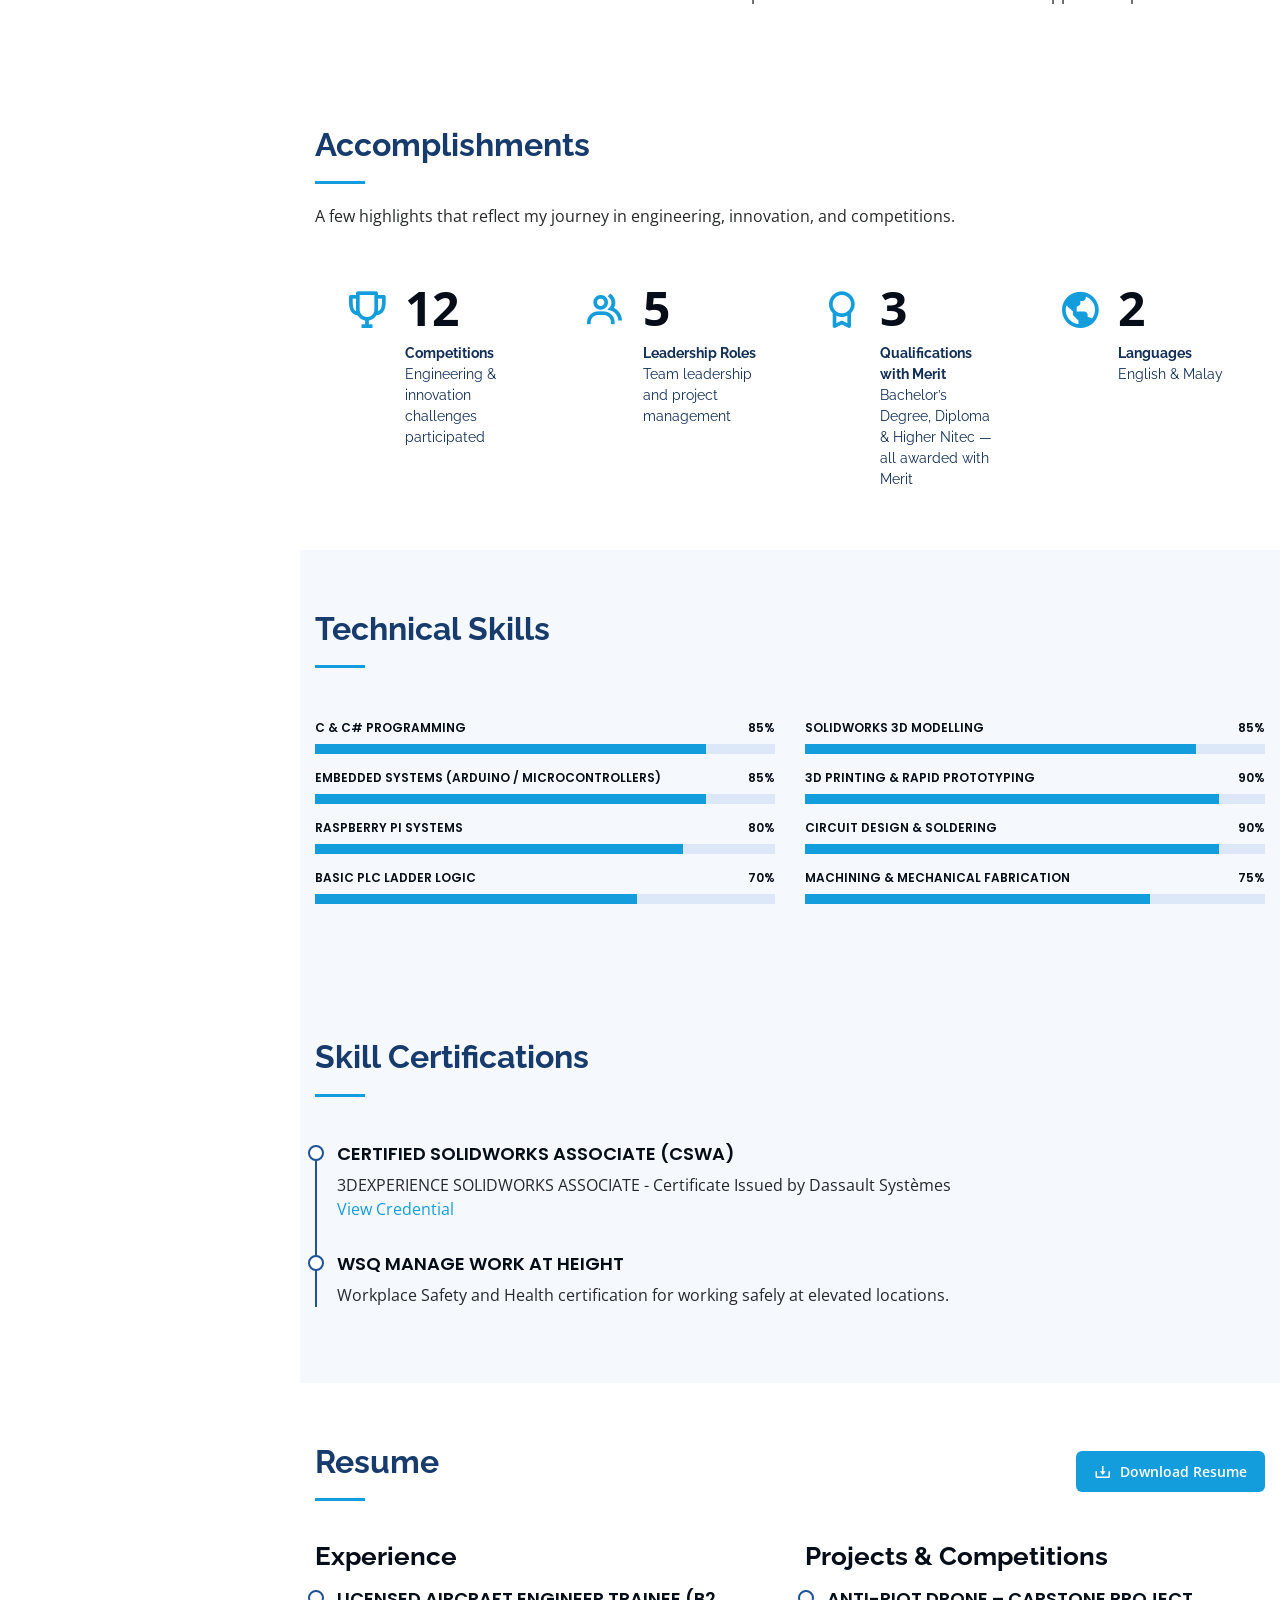
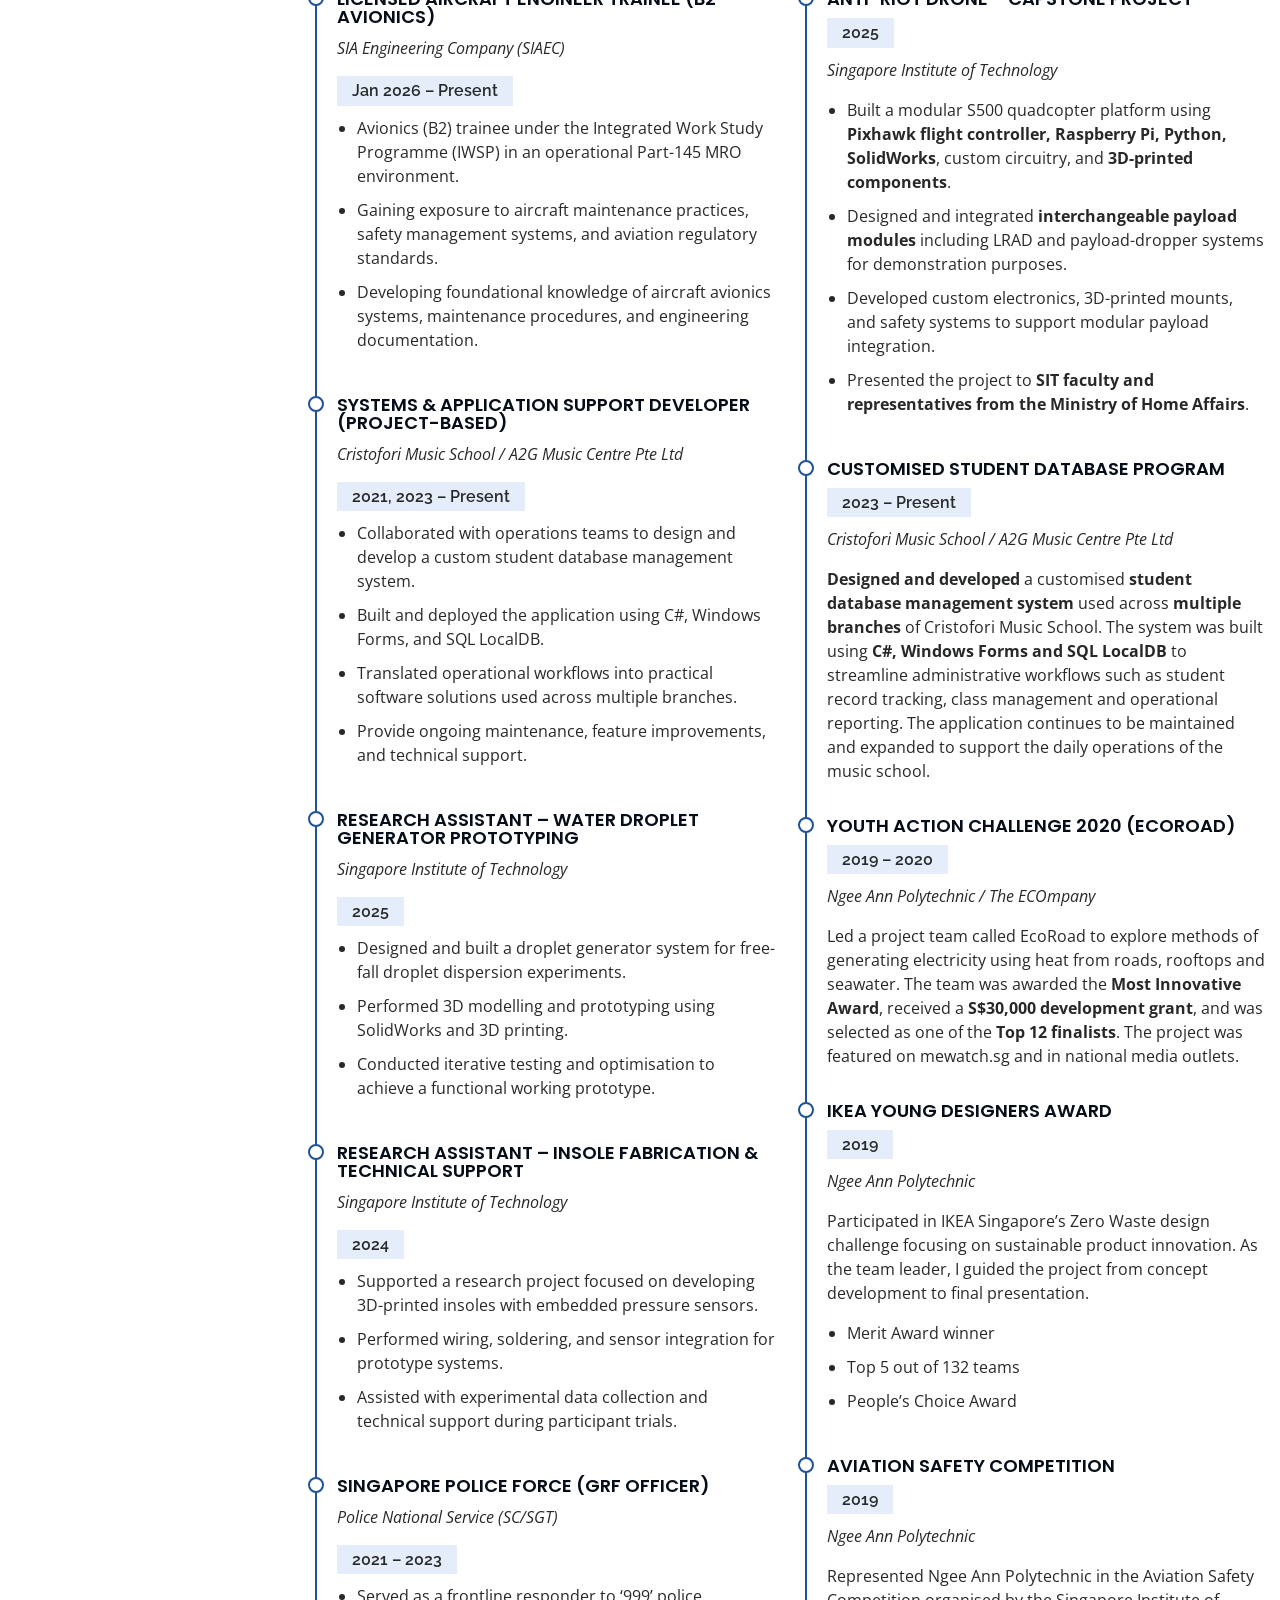
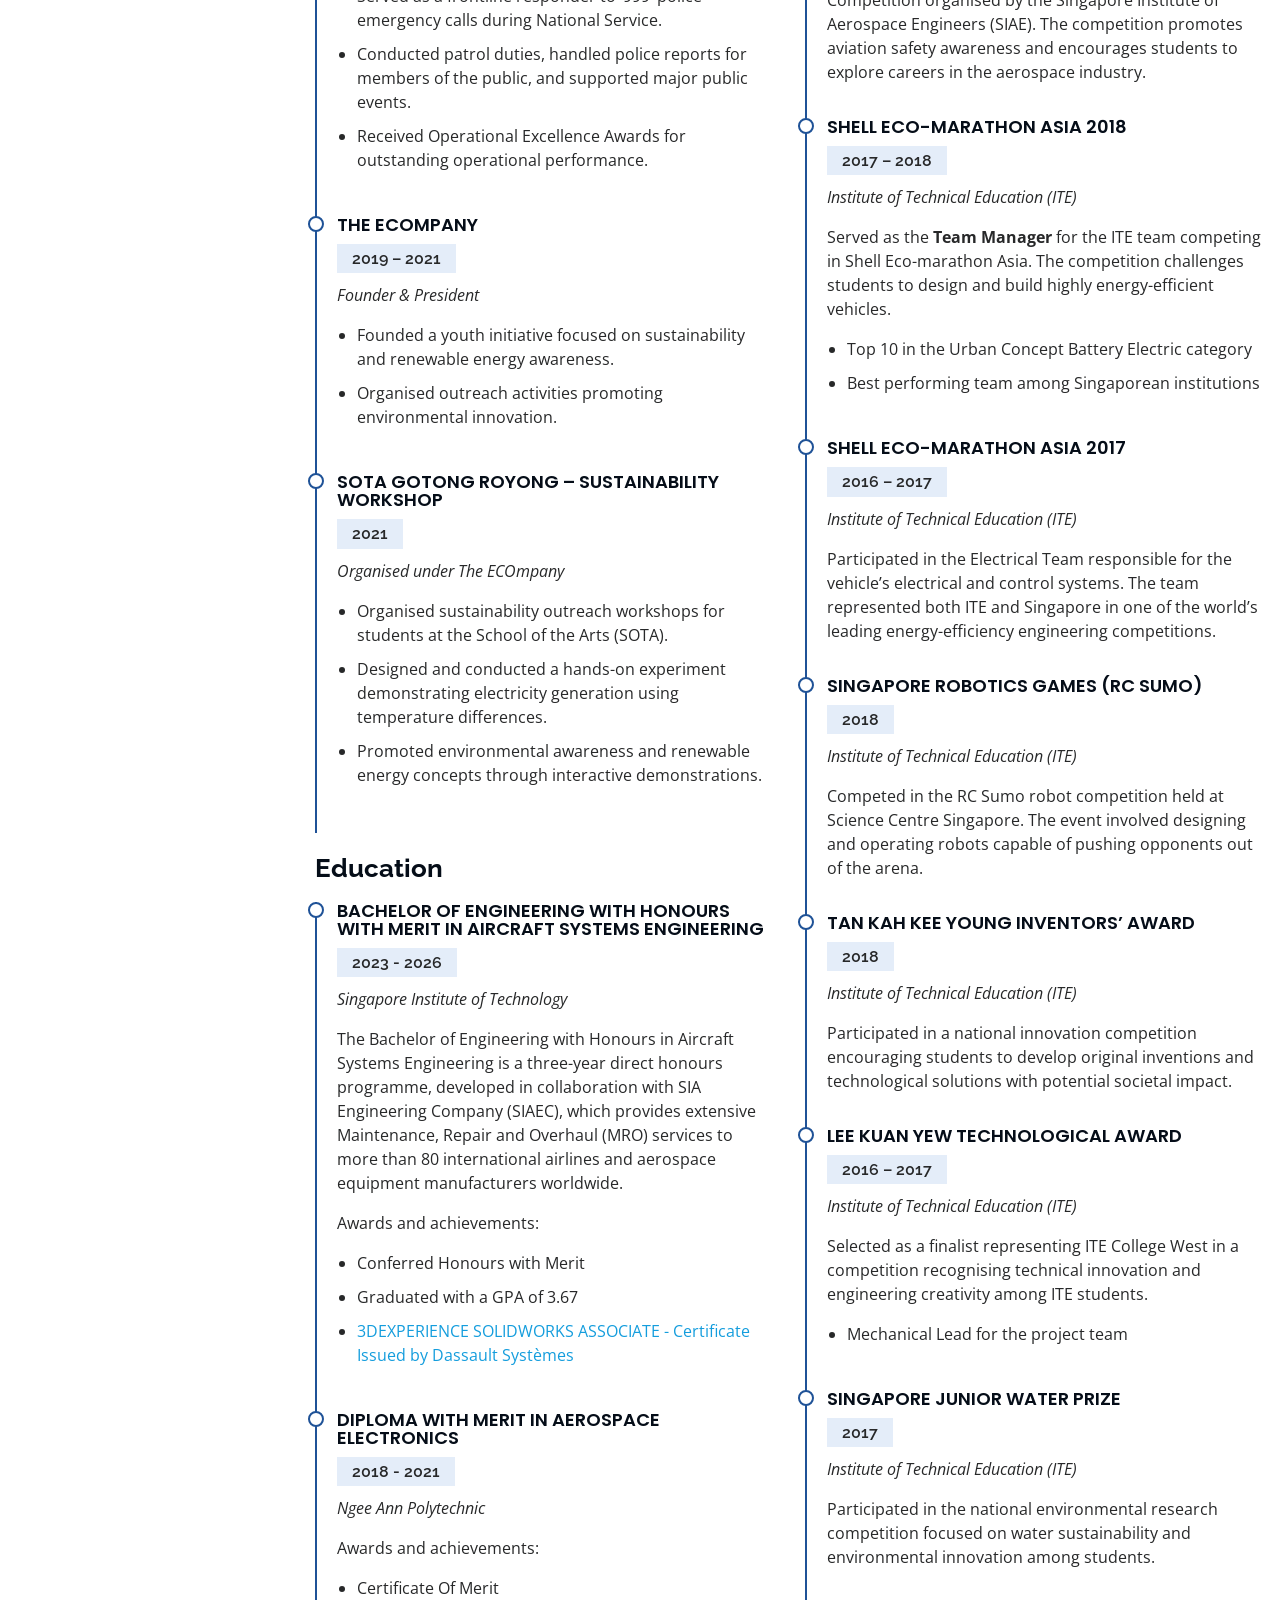
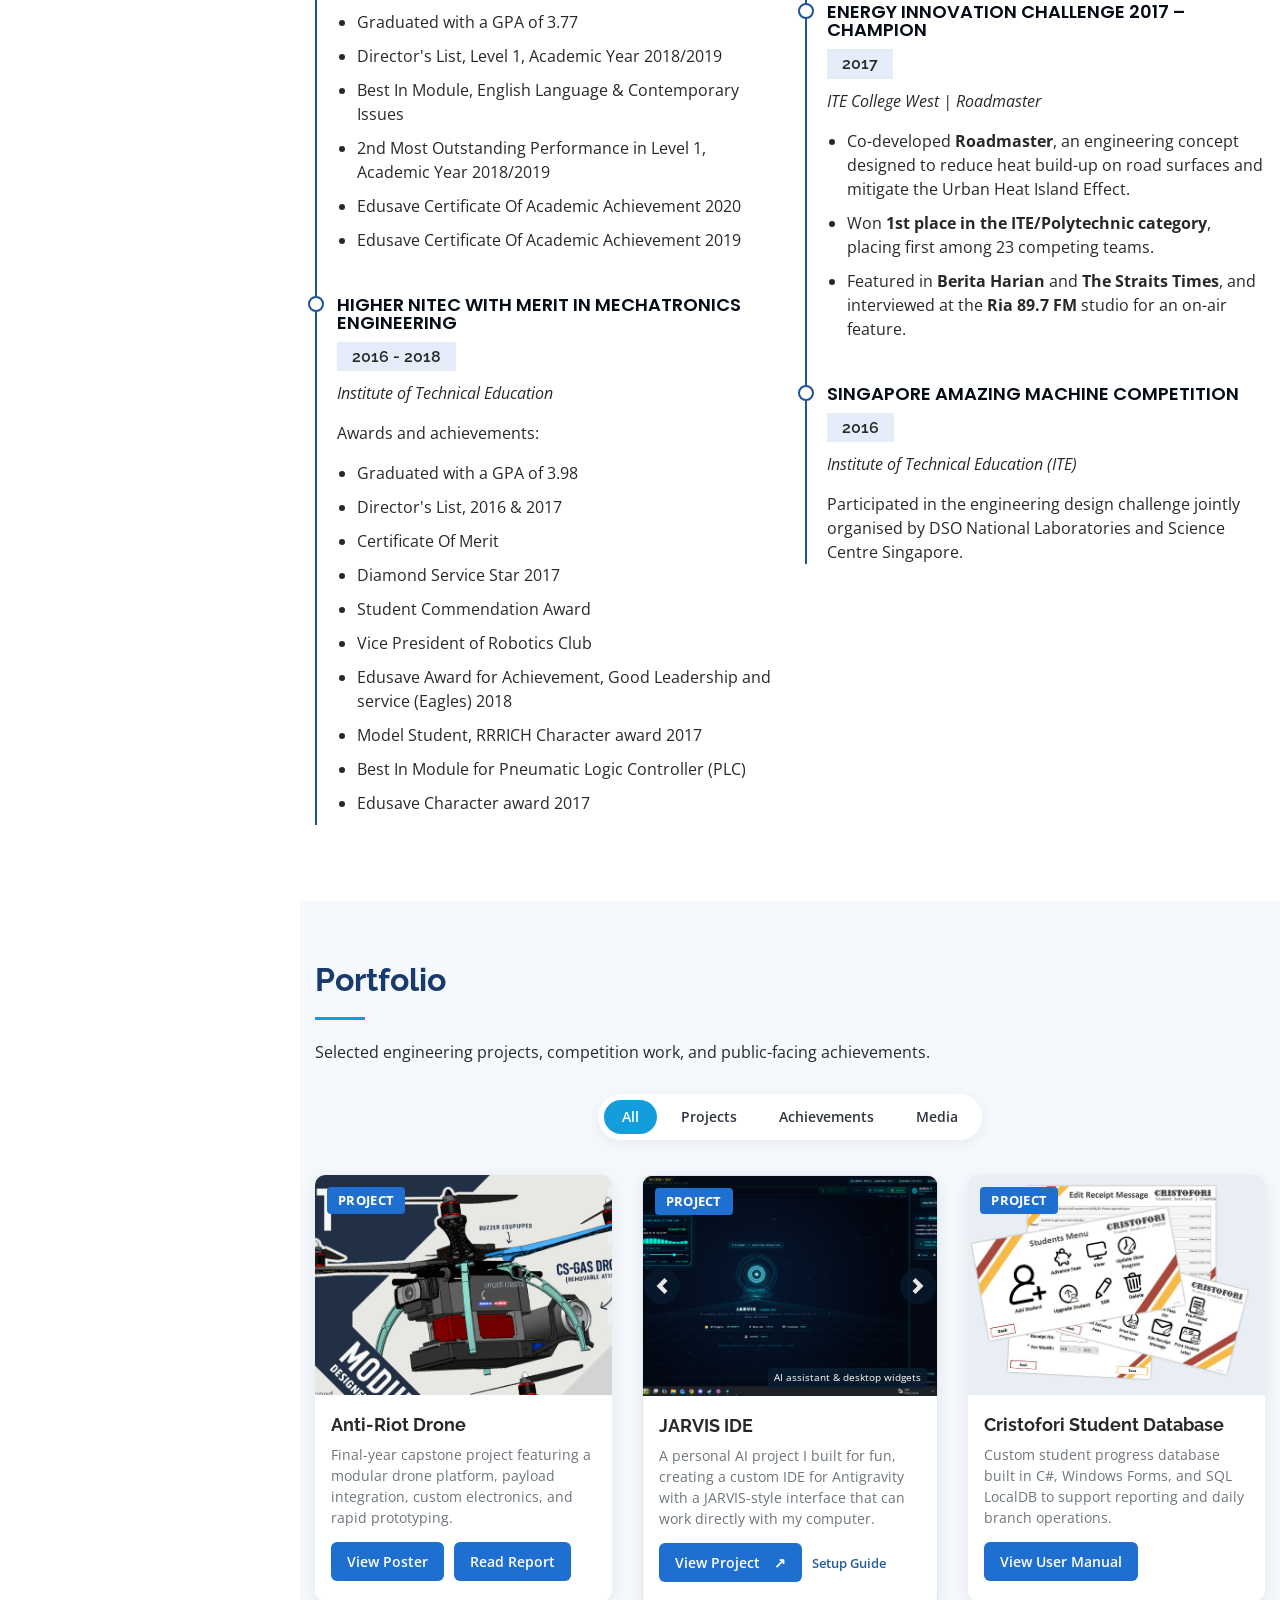
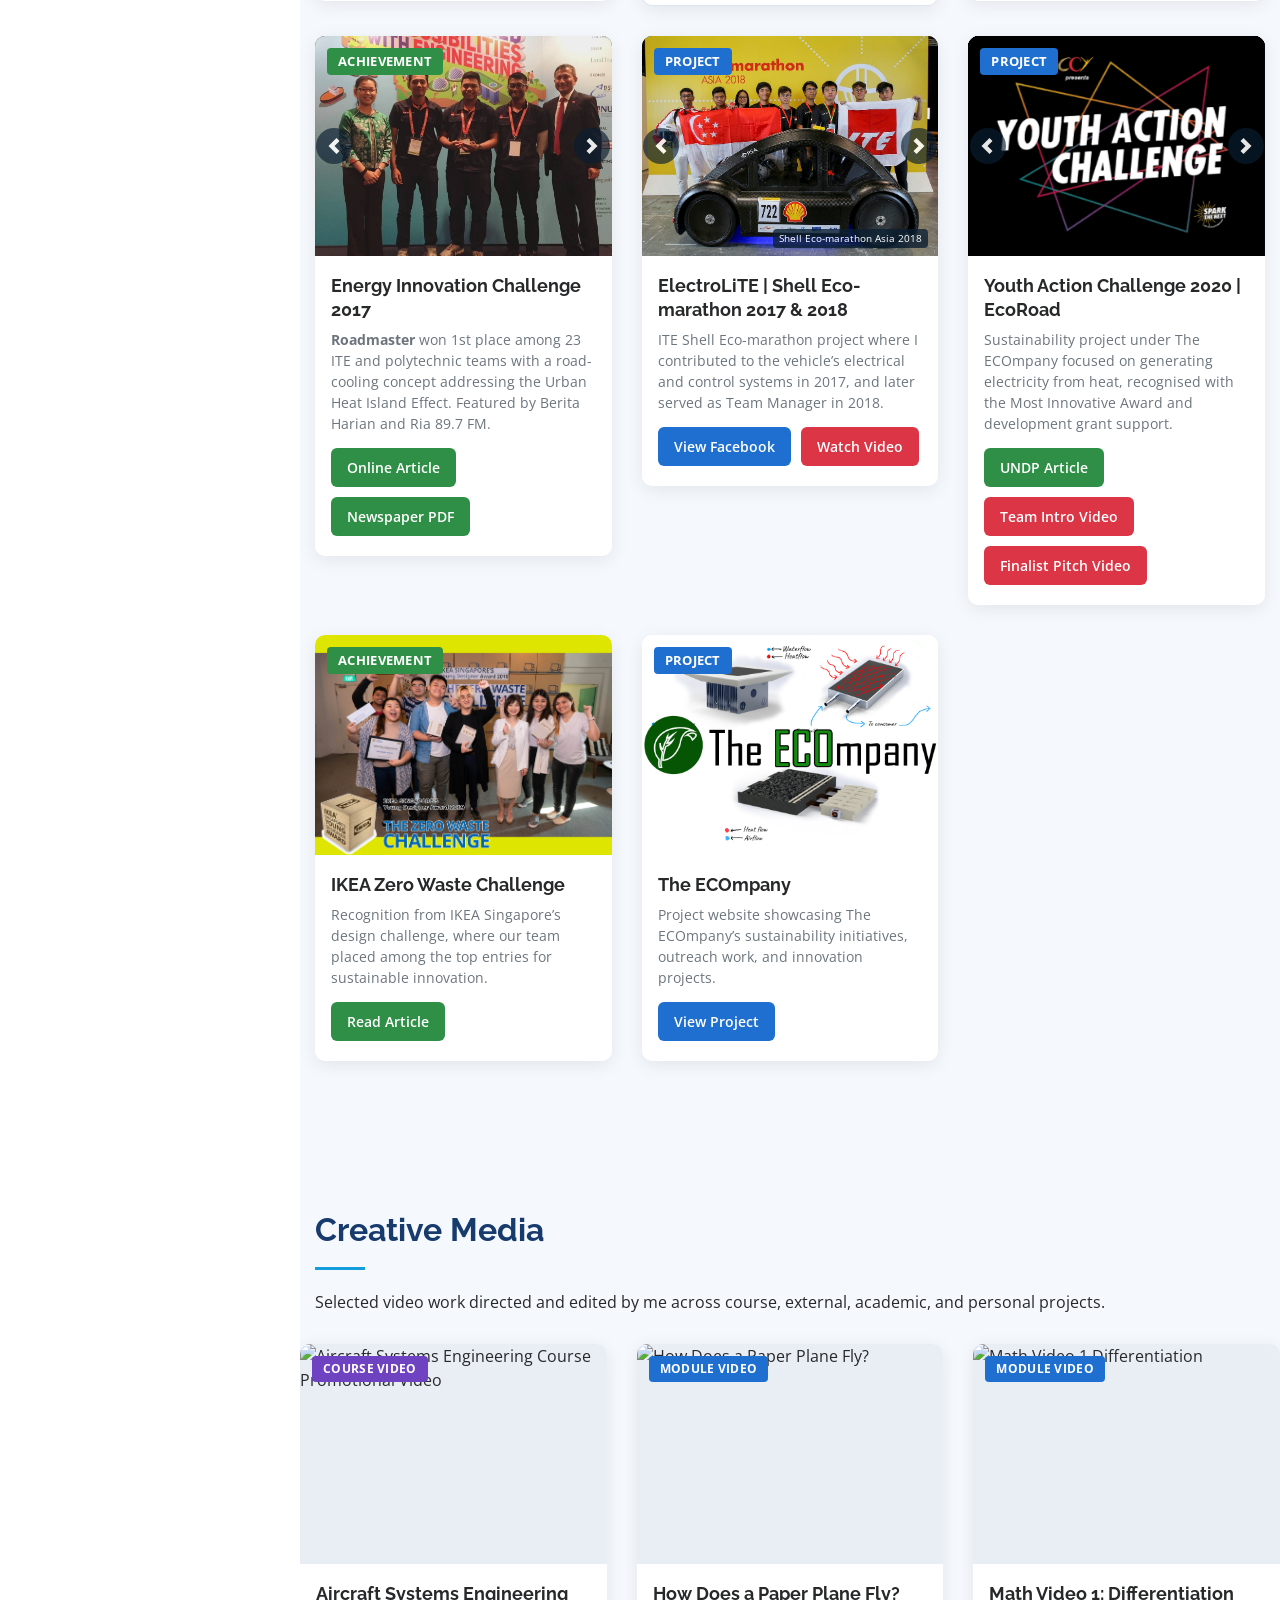
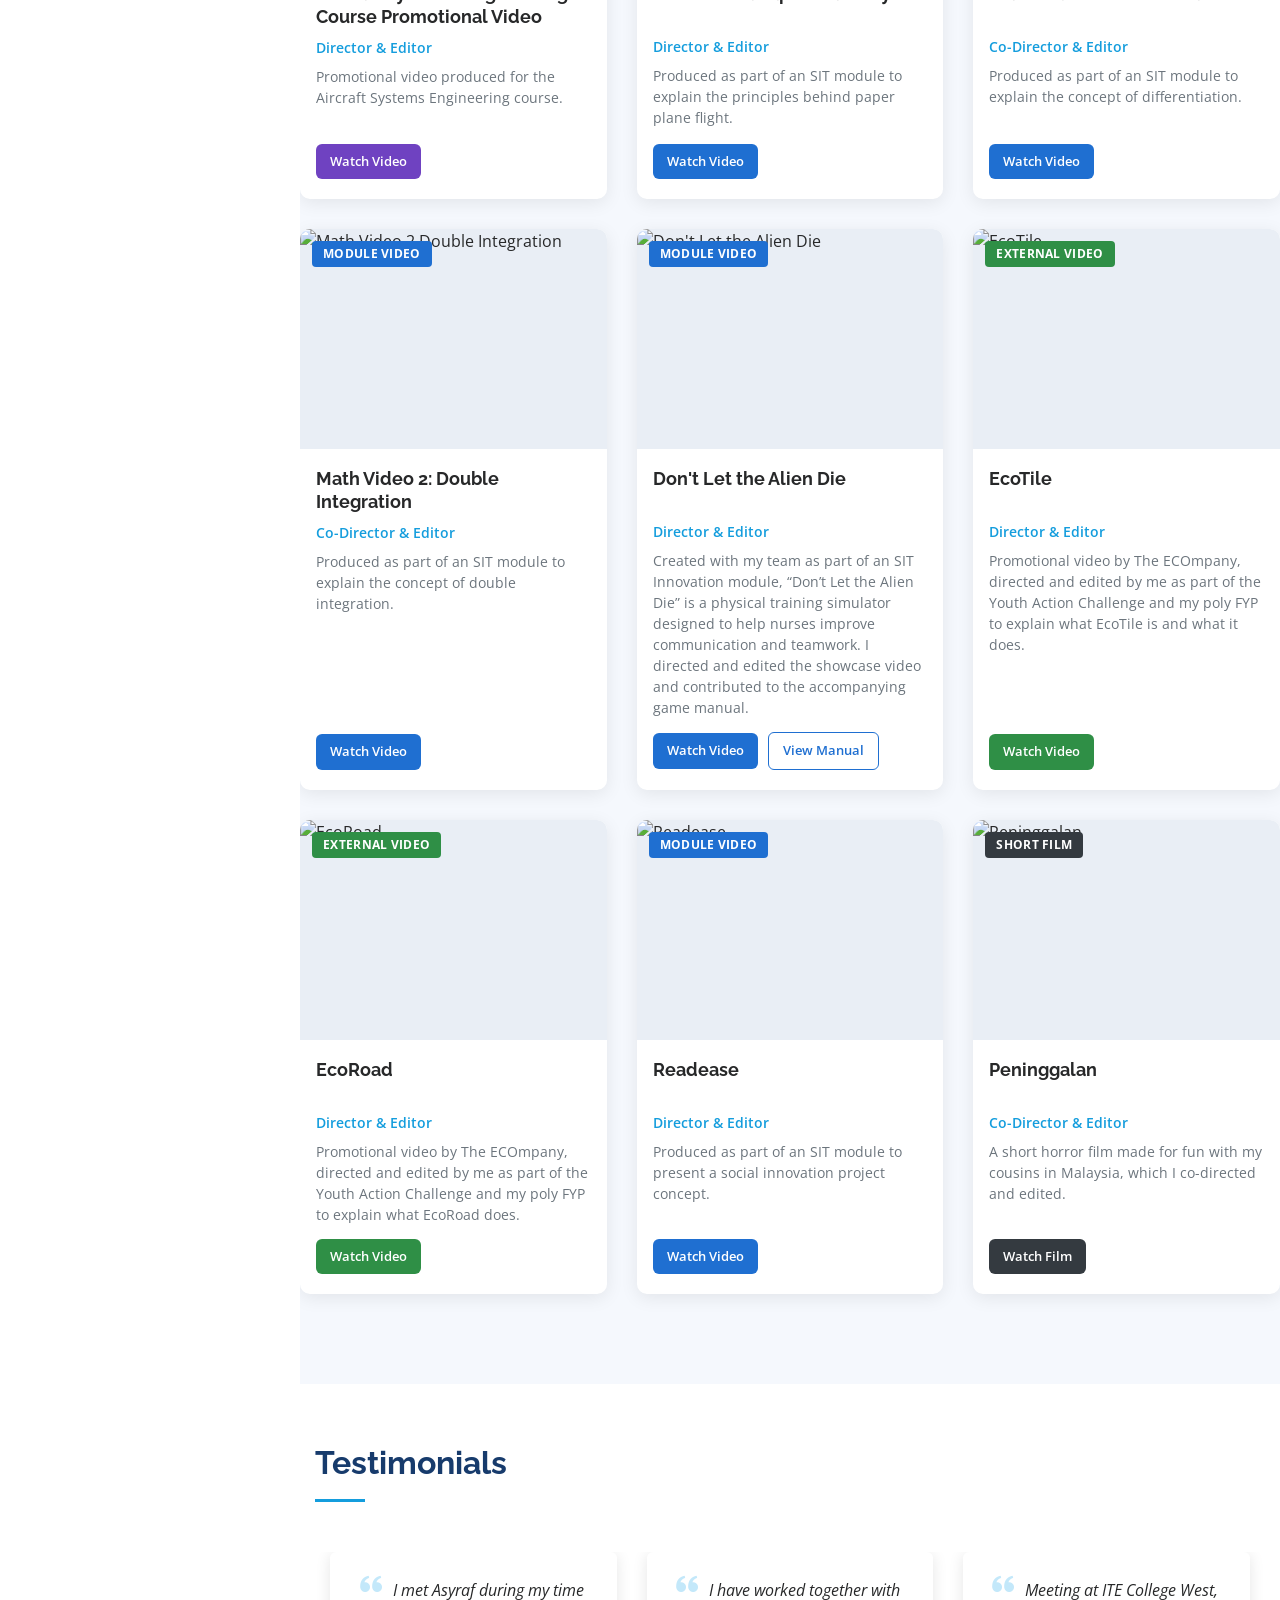
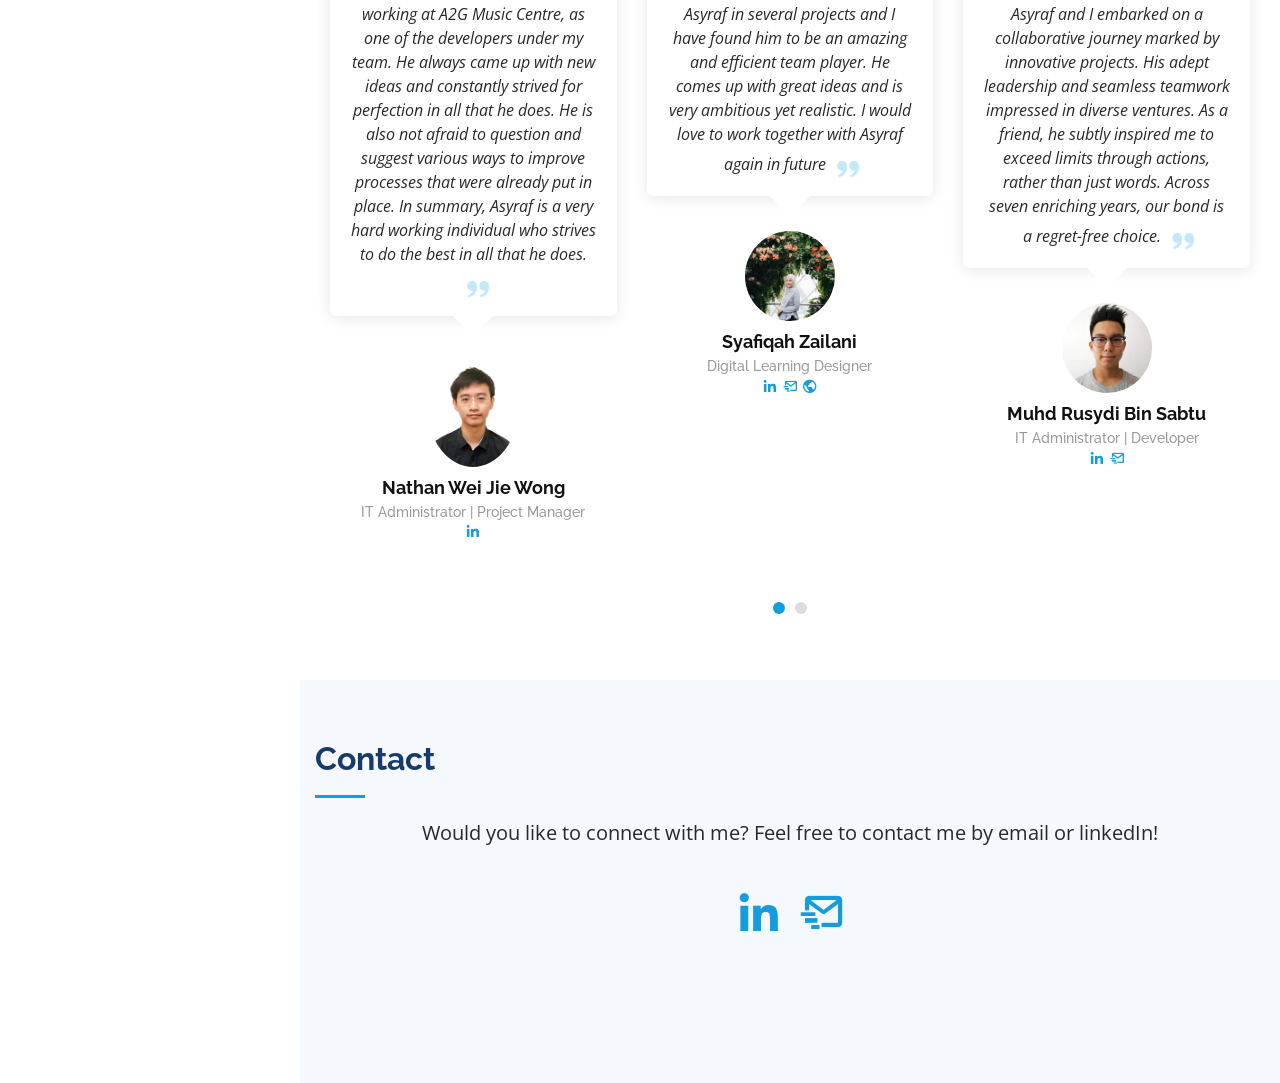
==== commit 132b1ee0: "qulification update" ====
--- a/index.html
+++ b/index.html
@@ -187,7 +187,7 @@
               </div>
               <div class="col-lg-6">
                 <ul>
-					<li><i class="icofont-rounded-right"></i> <strong>Qualifications:</strong> <div class ="quali">H.Nitec w Merit in Mechatronics Engineering<br/>Diploma w Merit in Aerospace Electronics</div></li>
+					<li><i class="icofont-rounded-right"></i> <strong>Qualifications:</strong> <div class ="quali">B.Eng (Hons w Merit) in Aircraft Systems Engineering<br/>Diploma w Merit in Aerospace Electronics<br/>H.Nitec w Merit in Mechatronics Engineering</div></li>
                 </ul>
               </div>
             </div>
@@ -450,12 +450,14 @@
             <h3 class="resume-title">Education</h3>
 			
 			<div class="resume-item">
-              <h4>Aircraft System Engineering Undergraduate</h4>
-              <h5>2023 - Sep 2026 (Expected)</h5>
-              <p><em>Singapore Institue of Technology</em></p>
+              <h4>Bachelor of Engineering with Honours with Merit in Aircraft Systems Engineering</h4>
+              <h5>2023 - 2026</h5>
+              <p><em>Singapore Institute of Technology</em></p>
 			  <p>The Bachelor of Engineering with Honours in Aircraft Systems Engineering is a three-year direct honours programme, developed in collaboration with SIA Engineering Company (SIAEC), which provides extensive Maintenance, Repair and Overhaul (MRO) services to more than 80 international airlines and aerospace equipment manufacturers worldwide.</p>
 			  <p>Awards and achievements:</p>
 				<ul>
+				  <li>Conferred Honours with Merit</li>
+				  <li>Graduated with a GPA of 3.67</li>
 				  <li><a href="https://www.credly.com/badges/6879e996-9d03-45ec-9d72-51c2097e9b1e/linked_in?t=s9towj" target="_blank">3DEXPERIENCE SOLIDWORKS ASSOCIATE - Certificate Issued by Dassault Systèmes</a></li>
 				</ul>
             </div>
